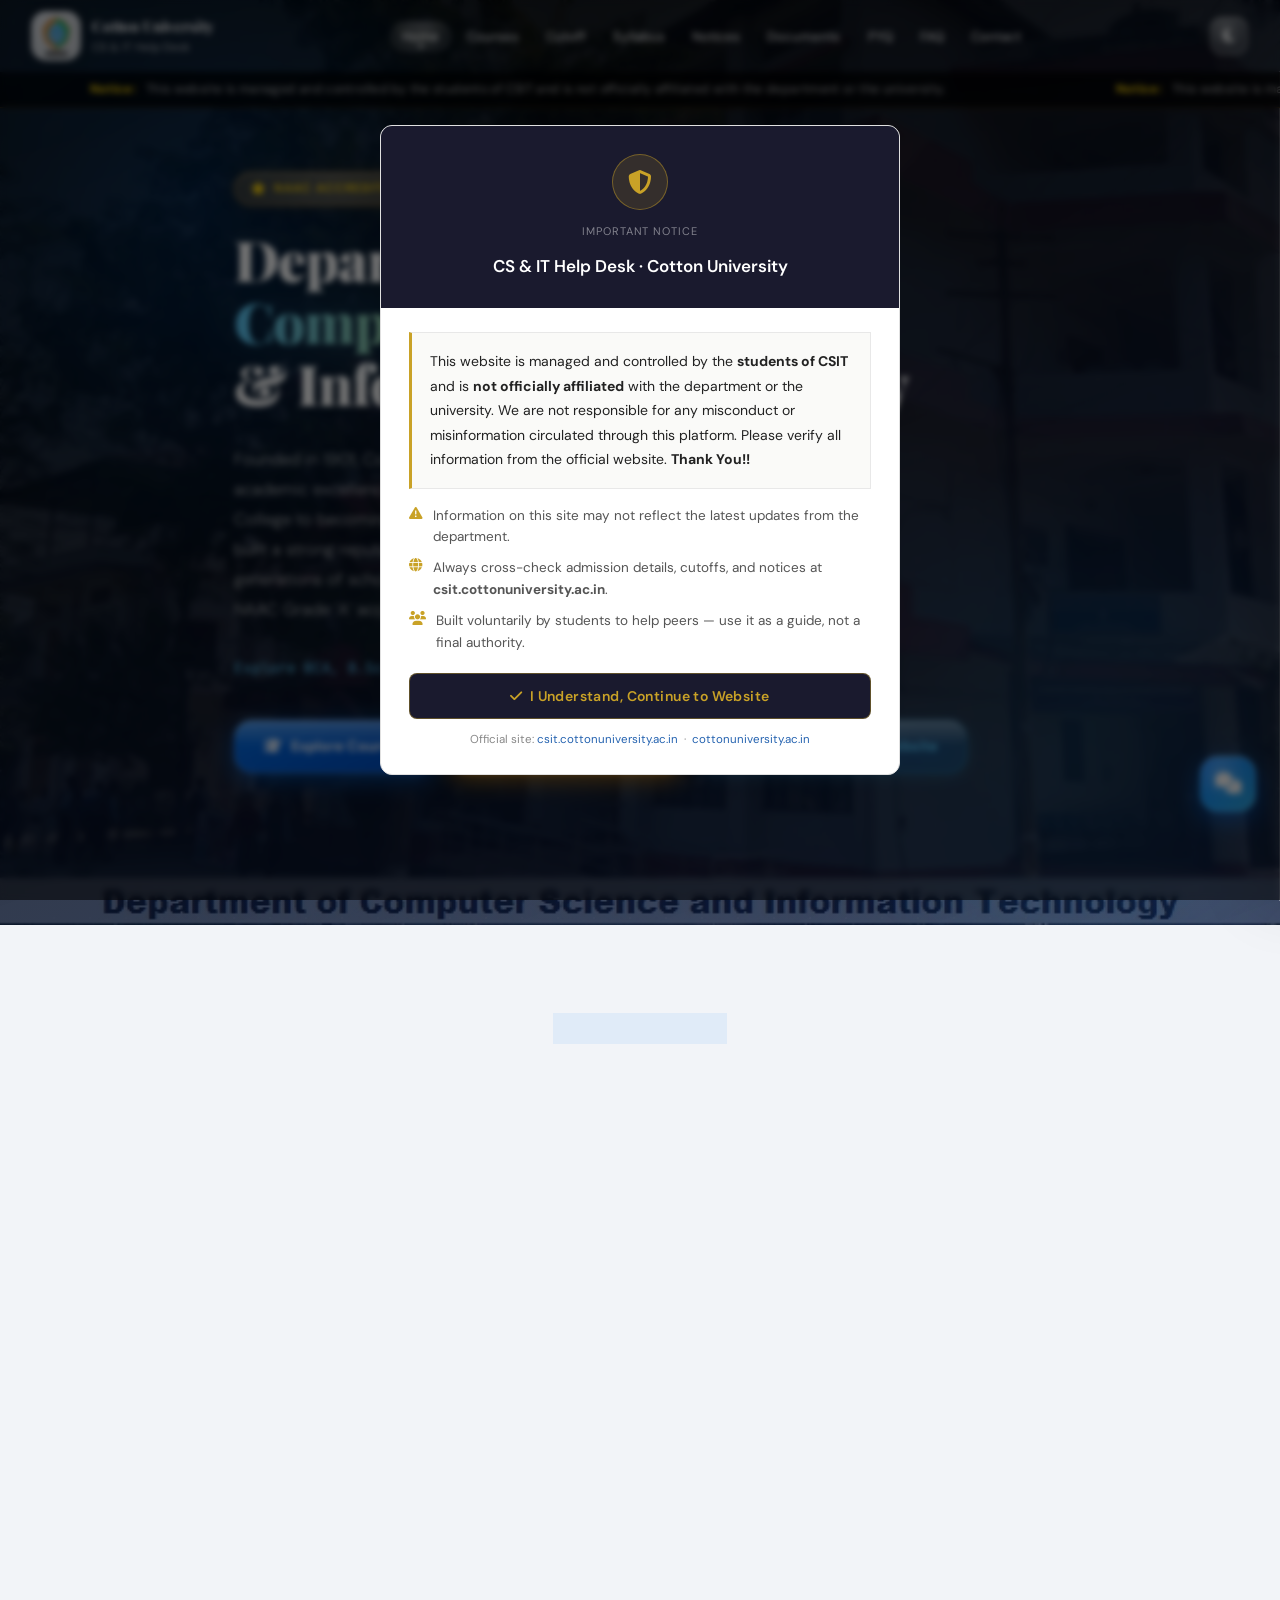
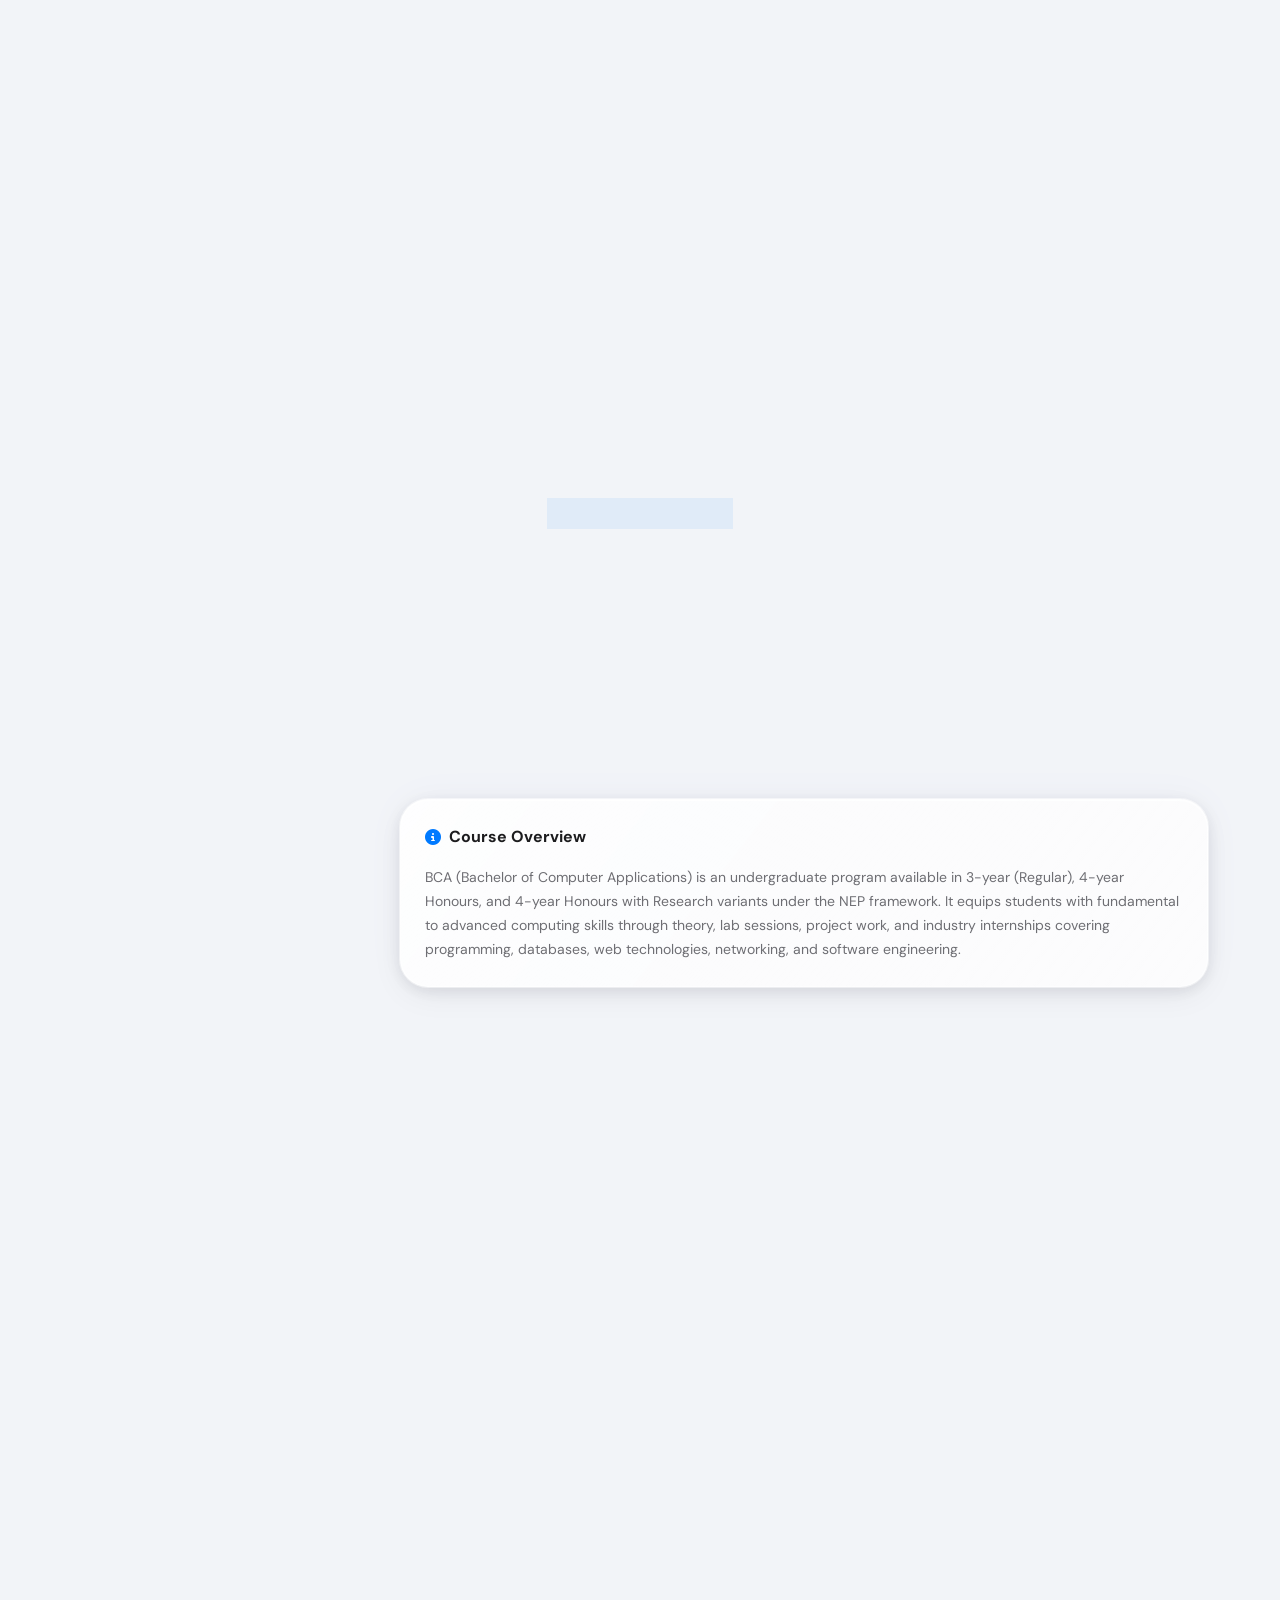
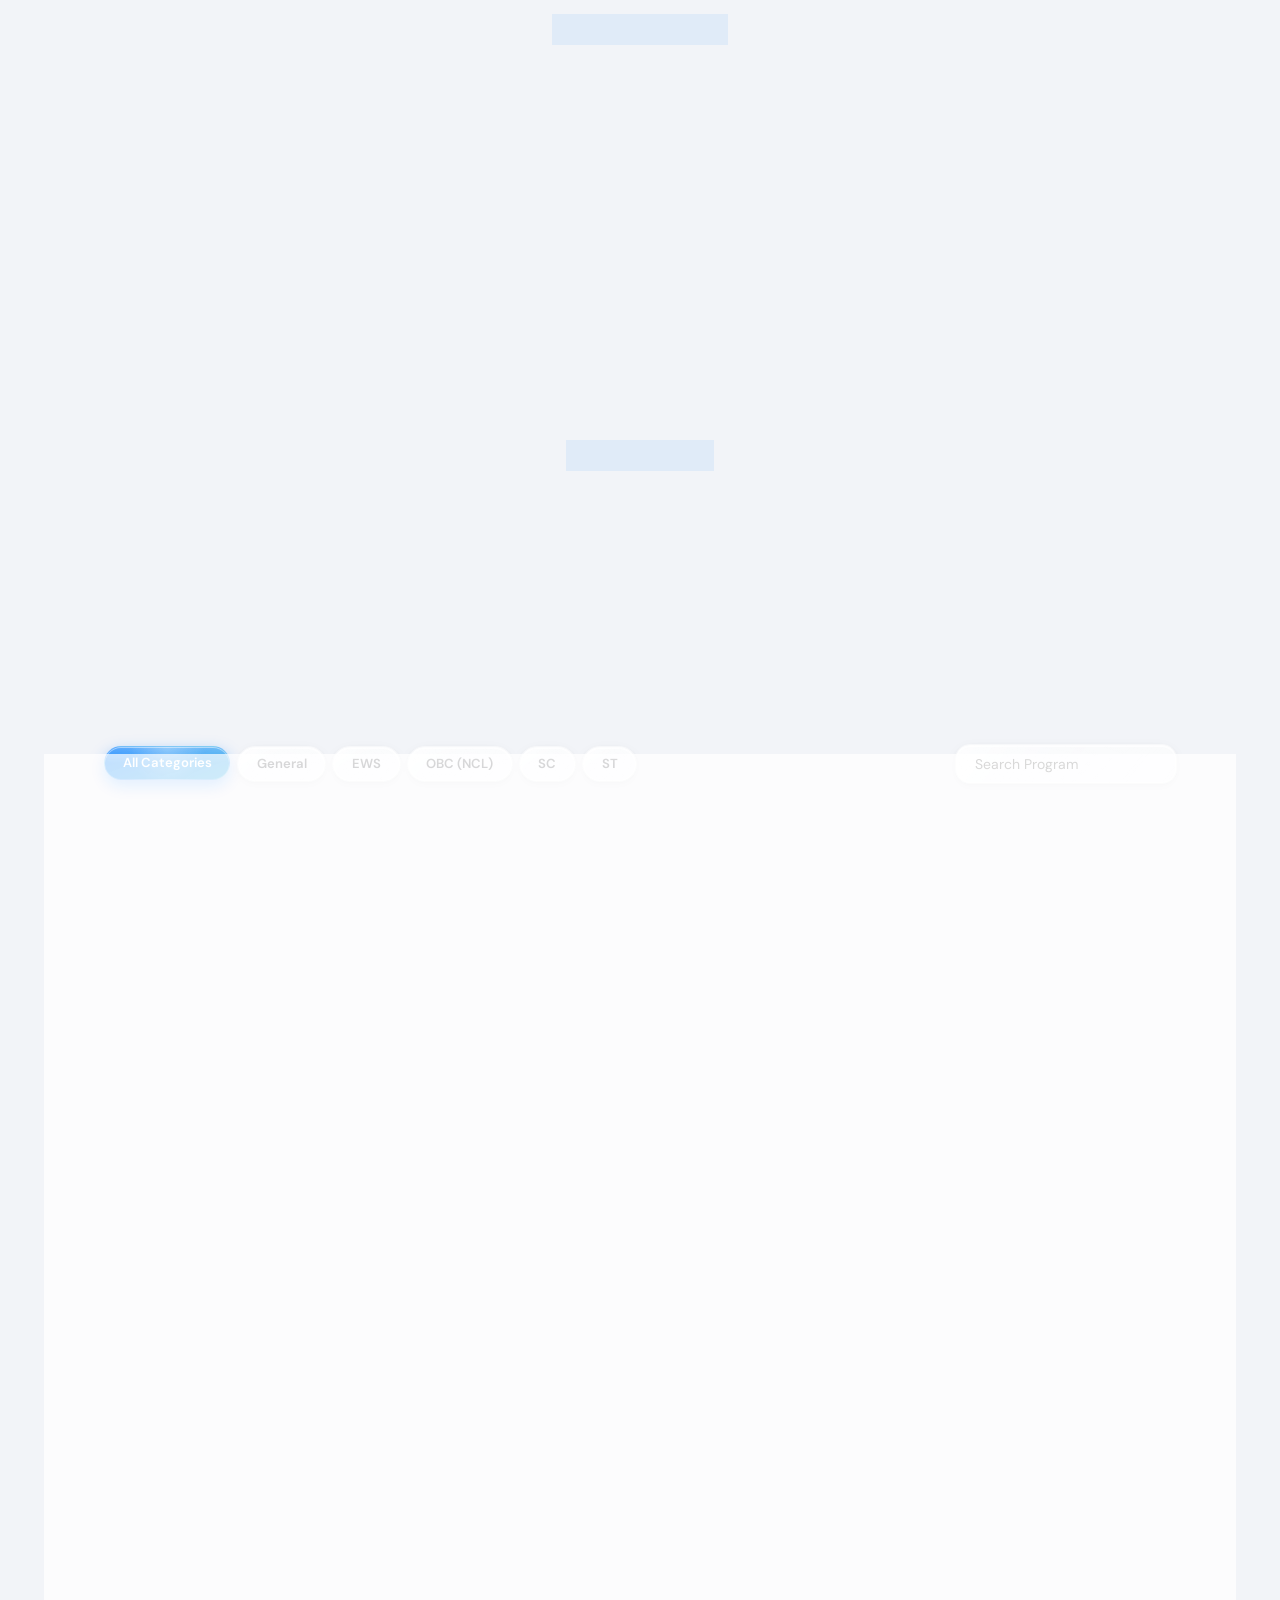
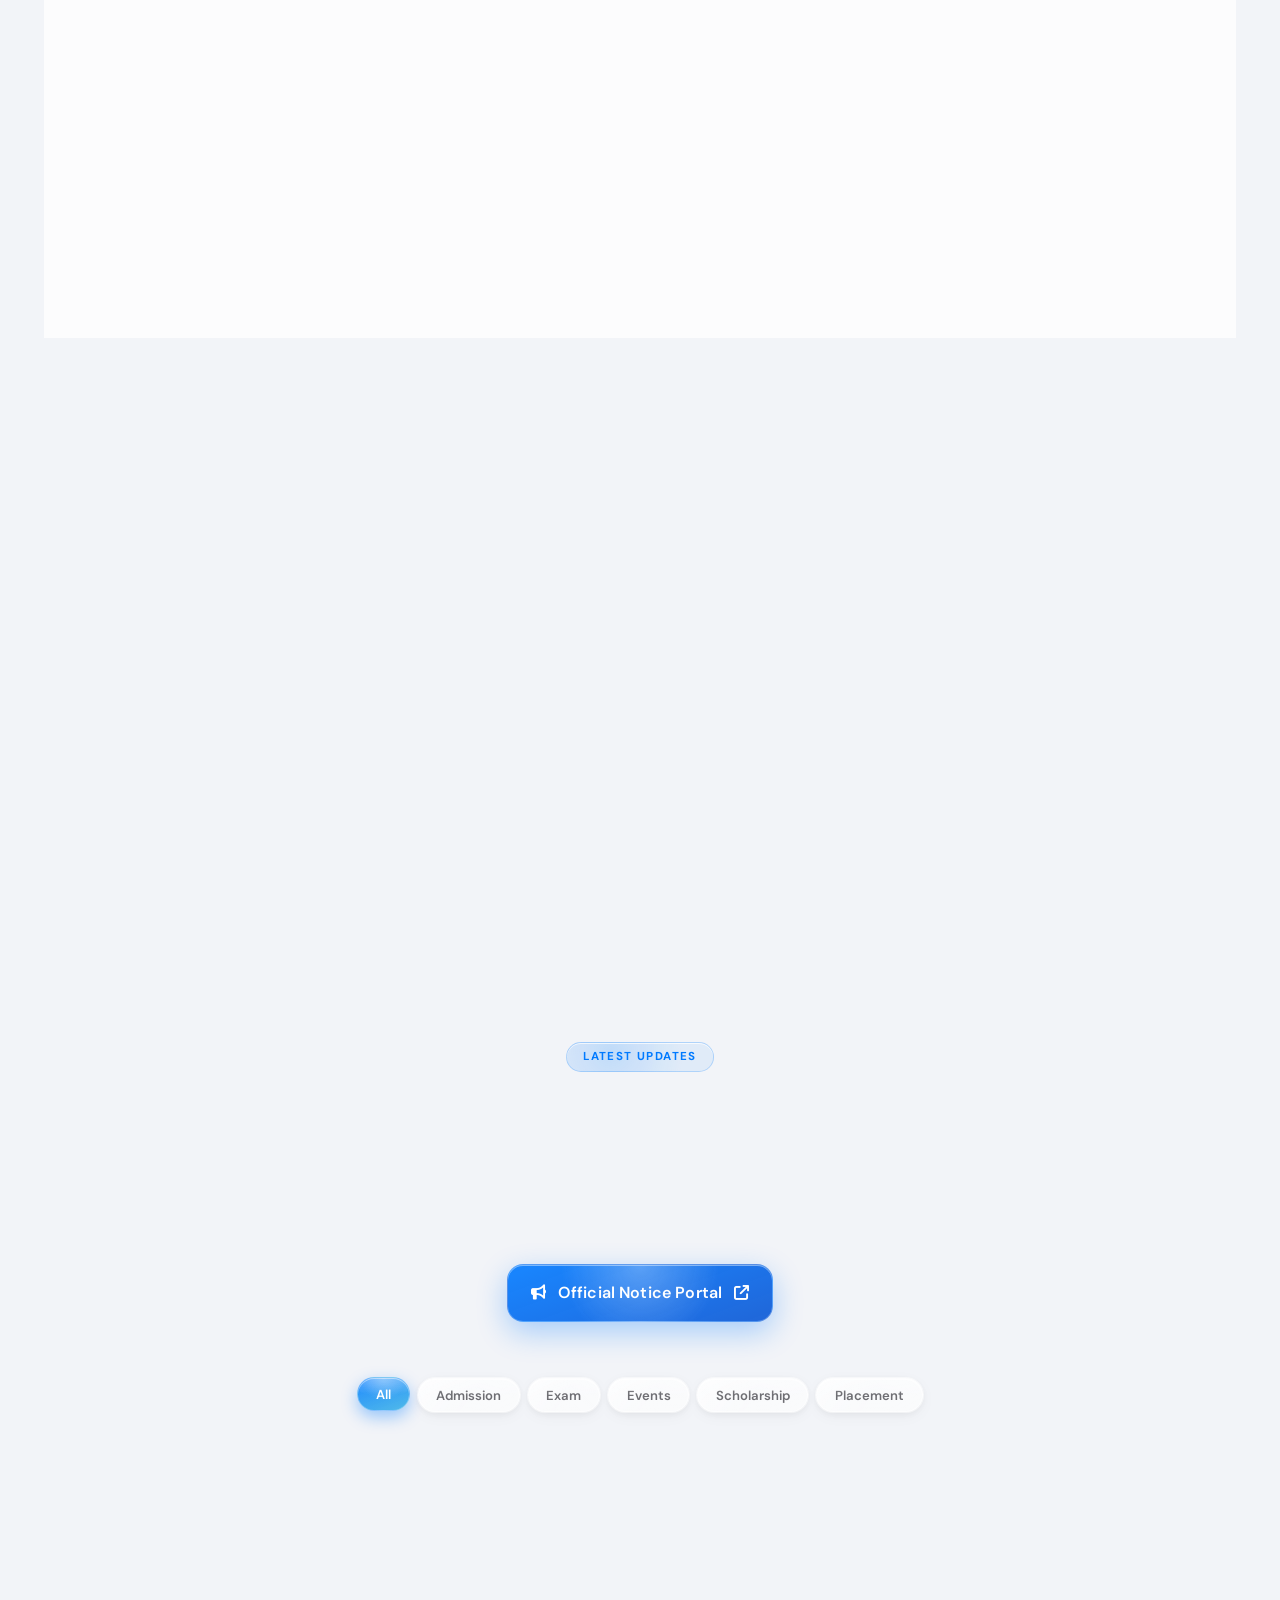
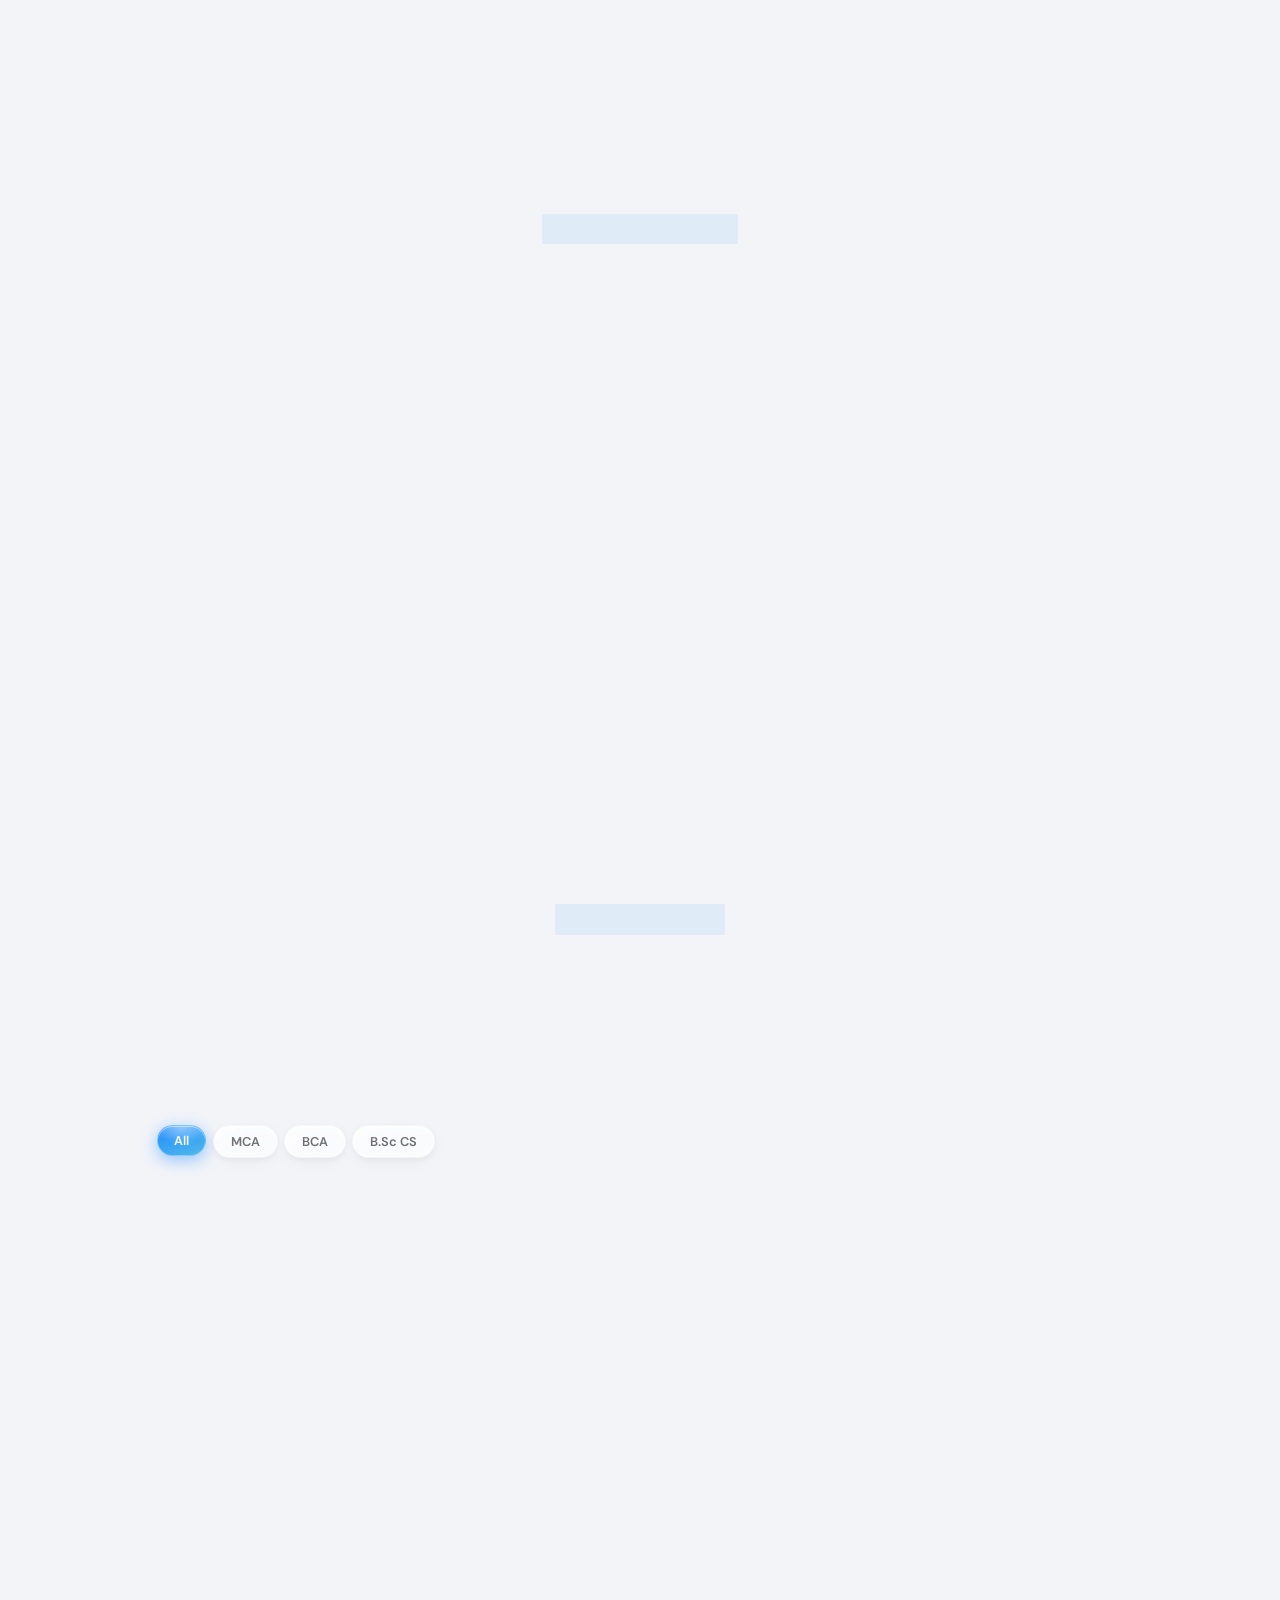
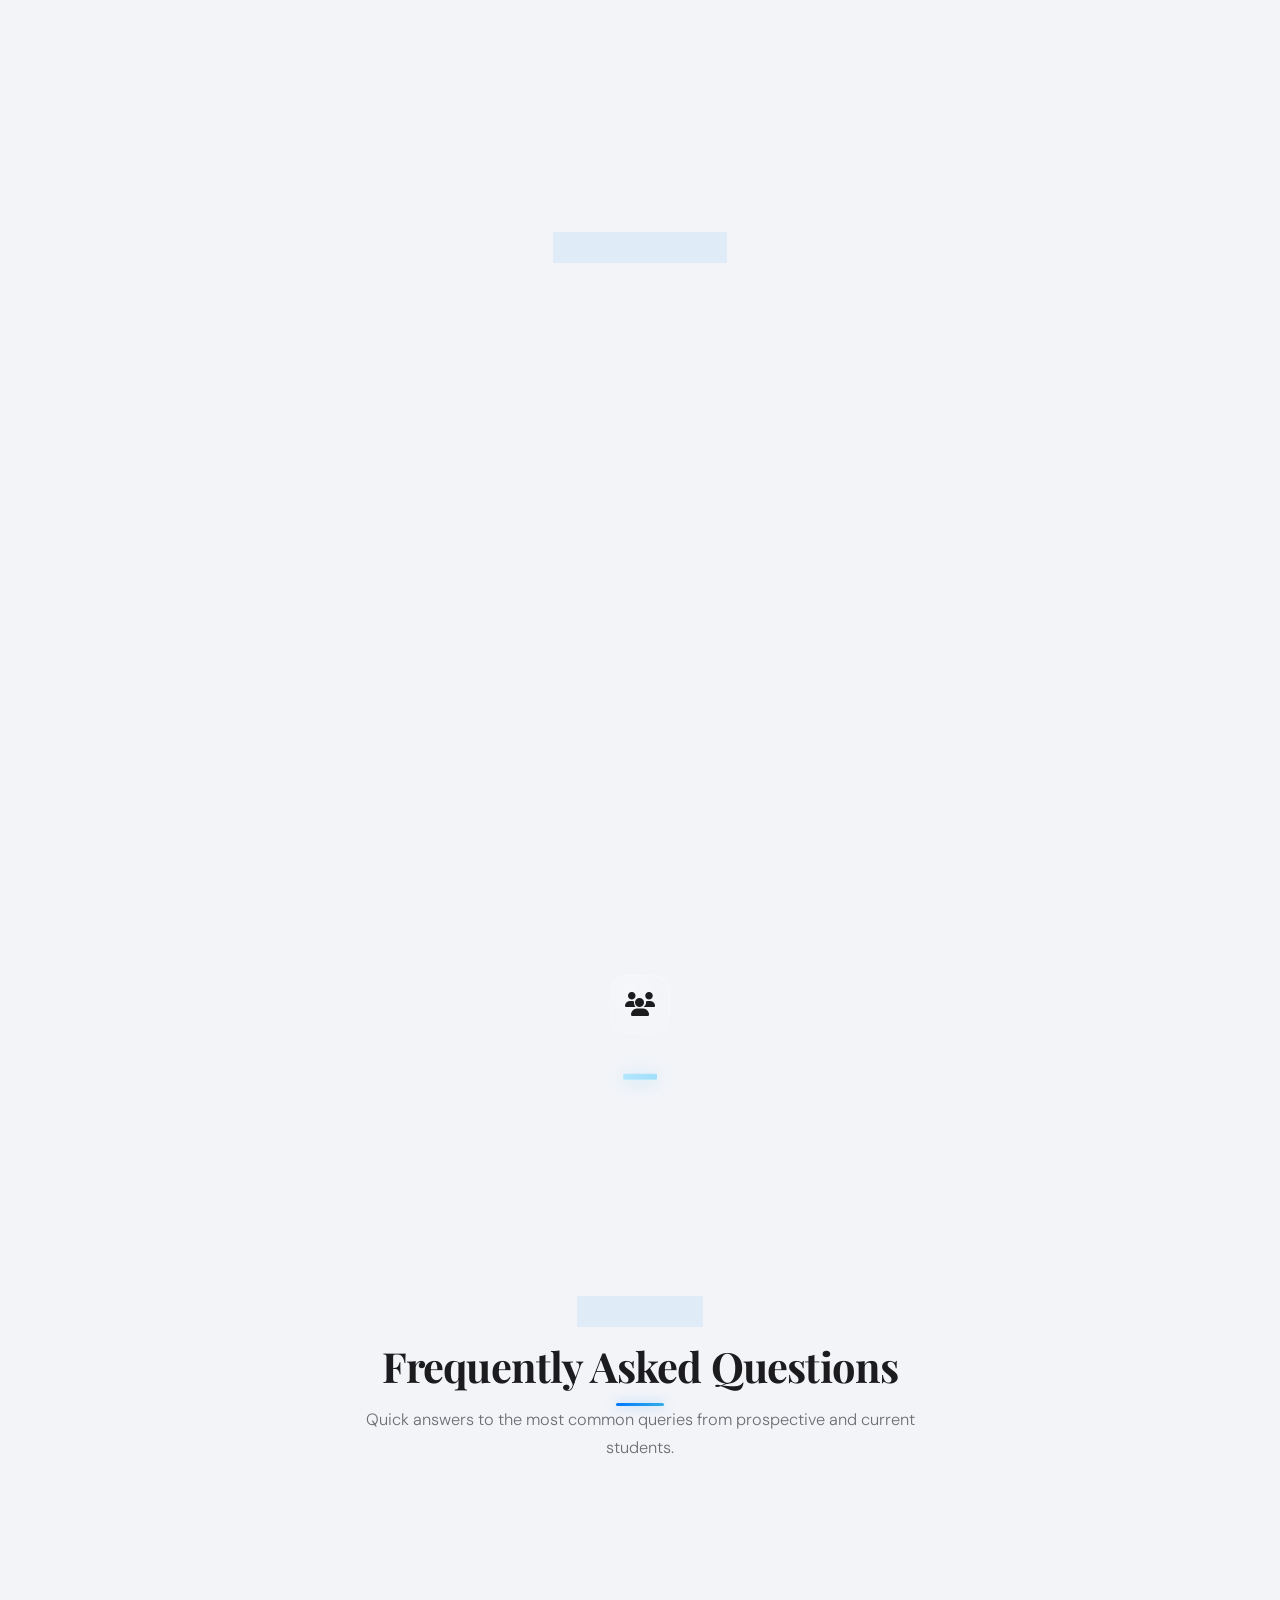
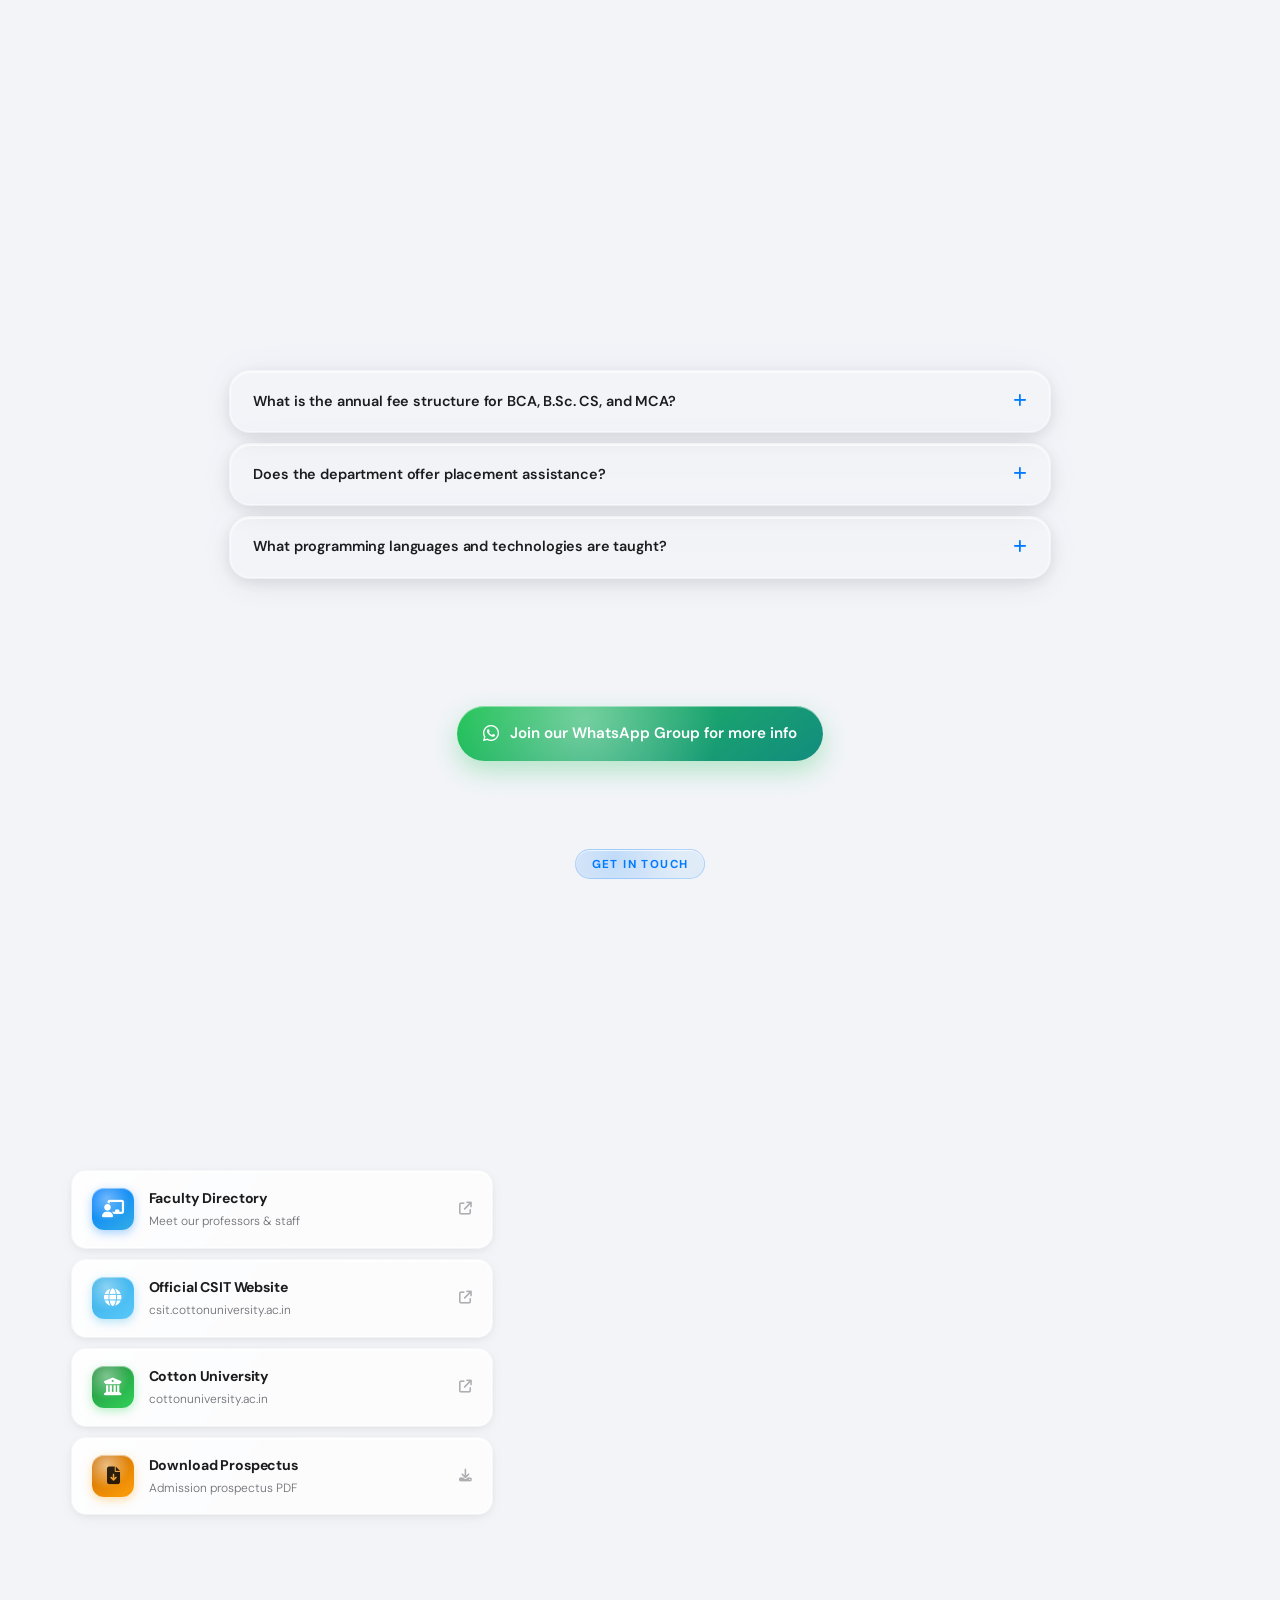
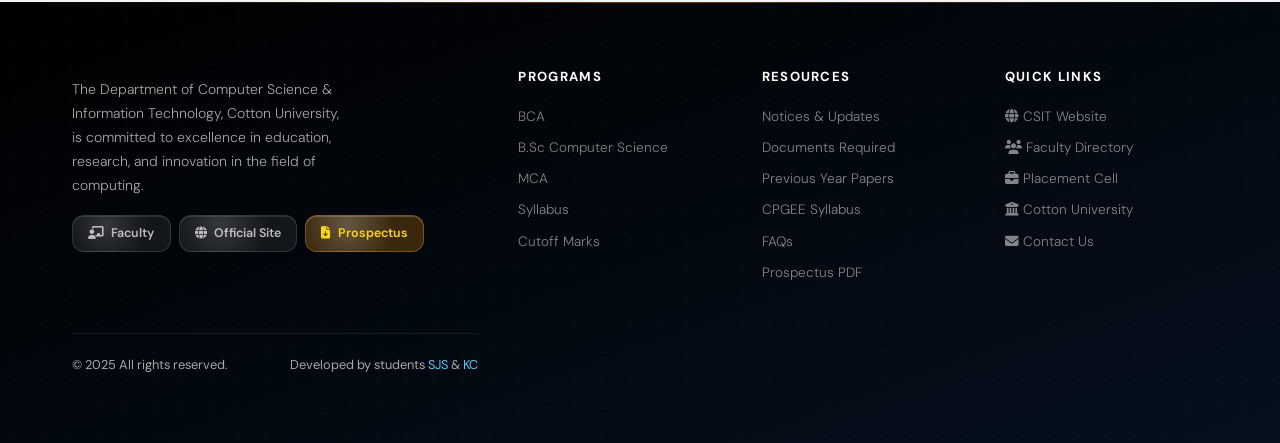
==== index.html @ 799d2da8 "Update index.html" ====
<!DOCTYPE html>
<html lang="en" data-theme="light">

<head>
  <meta charset="UTF-8" />
  <meta name="viewport" content="width=device-width, initial-scale=1.0" />
  <meta name="description" content="Official Help Desk of the Department of Computer Science & Information Technology, Cotton University, Guwahati, Assam." />
  <meta name="keywords" content="Cotton University, CS IT Help Desk, BCA, BSc Computer Science, MCA, CPGEE, Guwahati, Assam" />
  <meta name="author" content="Cotton University CSIT Department" />
  <title>CS &amp; IT Help Desk | Cotton University</title>

  <!-- Favicon -->
  <link rel="icon" type="image/png" href="logo.png">
  <!-- Google Fonts -->
  <link rel="preconnect" href="https://fonts.googleapis.com" />
  <link rel="preconnect" href="https://fonts.gstatic.com" crossorigin />
  <link href="https://fonts.googleapis.com/css2?family=Playfair+Display:wght@700;900&family=DM+Sans:wght@300;400;500;600;700&family=JetBrains+Mono:wght@400;600&display=swap" rel="stylesheet" />
  <!-- Font Awesome 6 -->
  <link rel="stylesheet" href="https://cdnjs.cloudflare.com/ajax/libs/font-awesome/6.5.0/css/all.min.css" />
  <!-- Custom CSS -->
  <link rel="stylesheet" href="style.css" />
</head>

<body>
    <!-- ═══════════════════════════════════════════════════════
     DISCLAIMER POPUP
════════════════════════════════════════════════════════ -->
<div id="disclaimer-overlay" style="position:fixed;inset:0;background:rgba(0,0,0,0.55);display:flex;align-items:center;justify-content:center;z-index:99999;padding:1rem;backdrop-filter:blur(3px);-webkit-backdrop-filter:blur(3px)">
  <div style="background:#fff;border-radius:12px;border:0.5px solid #e0e0e0;max-width:520px;width:100%;overflow:hidden;animation:dcPopIn .3s cubic-bezier(.34,1.56,.64,1)">

    <!-- Top Banner -->
    <div style="background:#1a1a2e;padding:1.75rem;display:flex;flex-direction:column;align-items:center;gap:.75rem">
      <div style="width:56px;height:56px;border-radius:50%;background:rgba(201,162,39,.15);border:1.5px solid rgba(201,162,39,.45);display:flex;align-items:center;justify-content:center">
        <i class="fa-solid fa-shield-halved" style="font-size:24px;color:#c9a227"></i>
      </div>
      <p style="font-size:11px;color:rgba(255,255,255,.45);margin:0;text-transform:uppercase;letter-spacing:.08em">Important Notice</p>
      <h2 style="color:#fff;font-size:17px;font-weight:600;margin:0;text-align:center">CS &amp; IT Help Desk · Cotton University</h2>
    </div>

    <!-- Body -->
    <div style="padding:1.5rem 1.75rem 1.25rem;display:flex;flex-direction:column;gap:1rem">
      <div style="background:#fafaf8;border:0.5px solid #e8e8e8;border-left:3px solid #c9a227;padding:1rem 1.1rem;font-size:14px;line-height:1.75;color:#222">
        This website is managed and controlled by the <strong>students of CSIT</strong> and is <strong>not officially affiliated</strong> with the department or the university. We are not responsible for any misconduct or misinformation circulated through this platform. Please verify all information from the official website. <strong>Thank You!!</strong>
      </div>

      <div style="display:flex;flex-direction:column;gap:.6rem">
        <div style="display:flex;align-items:flex-start;gap:10px;font-size:13.5px;color:#555;line-height:1.6">
          <i class="fa-solid fa-triangle-exclamation" style="color:#c9a227;margin-top:2px;flex-shrink:0"></i>
          <span>Information on this site may not reflect the latest updates from the department.</span>
        </div>
        <div style="display:flex;align-items:flex-start;gap:10px;font-size:13.5px;color:#555;line-height:1.6">
          <i class="fa-solid fa-globe" style="color:#c9a227;margin-top:2px;flex-shrink:0"></i>
          <span>Always cross-check admission details, cutoffs, and notices at <strong>csit.cottonuniversity.ac.in</strong>.</span>
        </div>
        <div style="display:flex;align-items:flex-start;gap:10px;font-size:13.5px;color:#555;line-height:1.6">
          <i class="fa-solid fa-users" style="color:#c9a227;margin-top:2px;flex-shrink:0"></i>
          <span>Built voluntarily by students to help peers — use it as a guide, not a final authority.</span>
        </div>
      </div>
    </div>

    <!-- Footer -->
    <div style="padding:0 1.75rem 1.5rem;display:flex;flex-direction:column;align-items:center;gap:.75rem">
      <button onclick="document.getElementById('disclaimer-overlay').style.display='none';sessionStorage.setItem('dc_seen','1')"
              style="width:100%;padding:.8rem 1.5rem;background:#1a1a2e;color:#c9a227;border:1.5px solid rgba(201,162,39,.4);border-radius:8px;font-size:14px;font-weight:600;cursor:pointer;letter-spacing:.03em">
        <i class="fa-solid fa-check"></i>&nbsp; I Understand, Continue to Website
      </button>
      <p style="font-size:11.5px;color:#888;text-align:center;margin:0">
        Official site: <a href="https://csit.cottonuniversity.ac.in" target="_blank" style="color:#2563b0">csit.cottonuniversity.ac.in</a>
        &nbsp;·&nbsp;
        <a href="https://cottonuniversity.ac.in" target="_blank" style="color:#2563b0">cottonuniversity.ac.in</a>
      </p>
    </div>
  </div>
</div>

<!-- ═══════════════════════════════════════════════════════
     LOADING SCREEN
════════════════════════════════════════════════════════ -->
<div id="loader">
  <div class="loader-crest"></div>
  <div class="loader-text">Cotton University · CS &amp; IT</div>
</div>

<!-- ═══════════════════════════════════════════════════════
     NAVIGATION BAR
════════════════════════════════════════════════════════ -->
<nav id="navbar">
  <div class="nav-brand">
    <div class="nav-logo">
      <img src="logo.png" alt="Cotton University Logo">
    </div>
    <div id="disclaimer-marquee">
      <div class="marquee-track">
        <span class="marquee-text">
          <i class="ti ti-info-circle"></i>
          <strong>Notice:</strong> This website is managed and controlled by the students of CSIT and is not officially affiliated with the department or the university.
        </span>
        <span class="marquee-text">
          <i class="ti ti-info-circle"></i>
          <strong>Notice:</strong> This website is managed and controlled by the students of CSIT and is not officially affiliated with the department or the university.
        </span>
      </div>
    </div>
    <div class="nav-brand-text">
      <strong>Cotton University</strong>
      <span>CS &amp; IT Help Desk</span>
    </div>
  </div>

  <ul class="nav-links">
    <li><a href="#home" class="active">Home</a></li>
    <li><a href="#courses">Courses</a></li>
    <li><a href="#cutoff">Cutoff</a></li>
    <li><a href="#syllabus">Syllabus</a></li>
    <li><a href="#notices">Notices</a></li>
    <li><a href="#documents">Documents</a></li>
    <li><a href="#pyq">PYQ</a></li>
    <li><a href="#faq">FAQ</a></li>
    <li><a href="#contact">Contact</a></li>
  </ul>

  <div class="nav-actions">
    
      
    <button class="btn-theme" id="theme-toggle" aria-label="Toggle theme">
      <i class="fa-solid fa-moon"></i>
    </button>
    <button class="btn-hamburger" id="hamburger" aria-label="Menu">
      <span></span><span></span><span></span>
    </button>
  </div>
</nav>

<!-- Mobile Nav Drawer -->
<div id="mobile-nav">
  <a href="#home"><i class="fa-solid fa-house"></i> Home</a>
  <a href="#courses"><i class="fa-solid fa-graduation-cap"></i> Courses</a>
  <a href="#cutoff"><i class="fa-solid fa-chart-bar"></i> Cutoff</a>
  <a href="#syllabus"><i class="fa-solid fa-book-open"></i> Syllabus</a>
  <a href="#notices"><i class="fa-solid fa-bell"></i> Notices</a>
  <a href="#documents"><i class="fa-solid fa-folder-open"></i> Documents</a>
  <a href="#pyq"><i class="fa-solid fa-file-lines"></i> PYQ</a>
  <a href="#faq"><i class="fa-solid fa-circle-question"></i> FAQ</a>
  <a href="#contact"><i class="fa-solid fa-envelope"></i> Contact</a>
  <a href="https://csit.cottonuniversity.ac.in/faculty" target="_blank" rel="noopener"><i class="fa-solid fa-chalkboard-teacher"></i> Faculty</a>
  <a href="https://csit.cottonuniversity.ac.in" target="_blank" rel="noopener"><i class="fa-solid fa-globe"></i> Official Website</a>
</div>

<!-- Search Overlay -->
<div id="search-overlay">
  <div class="search-box">
    <div class="search-input-wrap">
      <i class="fa-solid fa-magnifying-glass"></i>
      <input type="text" id="search-input" placeholder="Search courses, CPGEE, syllabus, faculty…" autofocus />
    </div>
    <p class="search-close" id="search-close">Press Esc or click here to close</p>
  </div>
</div>


<!-- ═══════════════════════════════════════════════════════
     HERO / HOME
════════════════════════════════════════════════════════ -->
<section id="home">
  <div class="hero-bg"></div>
  <div class="hero-pattern"></div>
  <div class="hero-dots"></div>

  <div class="hero-content">
    <div>
      <div class="hero-badge reveal">
        <i class="fa-solid fa-star"></i>
        NAAC Accredited · A Grade University
      </div>

      <h1 class="hero-title reveal">
        Department of<br />
        <span class="highlight">Computer Science</span><br />
        &amp; Information Technology
      </h1>

      <p class="hero-sub reveal">
        <!--Cotton University, Guwahati — one of North‑East India's premier institutions.
        Explore programs, resources, and expert academic guidance all in one place.-->



<p class="hero-sub reveal">
  <!-- Cotton University, formerly known as Cotton College, is one of the premier public state universities of Assam, located in Guwahati — the gateway to North-East India. Established in 1901, the institution was founded in response to the growing demand for higher education in the region and was named after Sir Henry John Stedman Cotton, who inaugurated the college on 27 May 1901.

  Over the decades, the institution has achieved several historic milestones. Initially affiliated with the University of Calcutta, Cotton College later became a constituent college of Gauhati University in 1948. In 1992, it was recognised as a Centre of Excellence, marking the beginning of postgraduate education at the institution.

  Cotton College State University was established in 2011 through an Act of the Government of Assam. Subsequently, under “The Cotton University Act, 2017,” Cotton University was formed through the unification of Cotton College and Cotton College State University.

  Today, Cotton University stands as a leading centre of higher learning and academic excellence in Assam. The university has been accredited with Grade ‘A’ by the National Assessment and Accreditation Council (NAAC) in its first cycle of assessment as a university. -->


Founded in 1901, Cotton University, Guwahati, stands as a symbol of academic excellence and pride in Assam. From its legacy as Cotton College to becoming a prestigious university in 2017, Cotton has built a strong reputation as a premier institution, shaping generations of scholar.
<br>NAAC Grade ‘A’ accreditation.




</p>



      </p>

      <div class="hero-typing reveal" id="typing-text"></div>

      <div class="hero-btns reveal">
        <a href="#courses" class="btn-primary">
          <i class="fa-solid fa-graduation-cap"></i> Explore Courses
        </a>
        <!-- ── PROSPECTUS BUTTON ── -->
        <a href="prospectus.pdf" download="CottonUniversity_CSIT_Prospectus.pdf" class="btn-prospectus" id="prospectus-btn">
          <i class="fa-solid fa-file-arrow-down"></i> Download Prospectus
      
        <!-- ── OFFICIAL ADMISSION NOTICE BOARD ── -->
        <a href="https://admissions.cottonuniversity.ac.in/" target="_blank" rel="noopener" class="btn-official">
          <i class="fa-solid fa-globe"></i> Admission Official Website
        </a>
      </div>
    </div>
  </div>

  <div class="scroll-indicator">
    <i class="fa-solid fa-chevron-down"></i>
    <span>SCROLL</span>
  </div>
</section>


<!-- ═══════════════════════════════════════════════════════
     QUICK ACCESS CARDS
════════════════════════════════════════════════════════ -->
<section id="quick-access">
  <div class="container">
    <div class="section-header">
      <span class="section-eyebrow">Programs Offered</span>
      <h2 class="section-title">Choose Your Path</h2>
      <div class="divider"></div>
    </div>

    <div class="quick-cards">
      <!-- BCA -->
      <div class="quick-card bca reveal">
        <div class="qc-icon"><i class="fa-solid fa-laptop-code"></i></div>
        <div class="qc-title">BCA</div>
        <div class="qc-sub">Bachelor of Computer Applications</div>
        <div class="qc-sub">(Self-Financed Course)</div>
        <div class="qc-badge" style="display:block;margin-bottom:.4rem"><i class="fa-solid fa-clock"></i> 3 Years · 6 Semesters (Regular)</div>
        <div class="qc-badge" style="display:block;margin-bottom:.4rem"><i class="fa-solid fa-clock"></i> 4 Years · 8 Semesters (Honours)</div>
        <div class="qc-badge" style="display:block;margin-bottom:1rem"><i class="fa-solid fa-clock"></i> 4 Years · 8 Semesters (Honours with Research)</div>
        <p style="font-size:.875rem;color:var(--text-muted);margin-bottom:1rem;line-height:1.6">
          A comprehensive undergraduate program covering programming, databases, networking, and software development.
        </p>
        <p style="font-size:.8rem;color:var(--gold);font-weight:600;margin-bottom:1rem">
          <i class="fa-solid fa-file-pen"></i> Admission on basis of 10+2 Marks
        </p>
        <a href="#courses" class="qc-link">Learn More <i class="fa-solid fa-arrow-right"></i></a>
      </div>

      <!-- B.Sc. CS -->
      <div class="quick-card bsc reveal" style="transition-delay:.1s">
        <div class="qc-icon"><i class="fa-solid fa-microchip"></i></div>
        <div class="qc-title">B.Sc. Computer Science</div>
        <div class="qc-sub">Bachelor of Science in CS</div>
        <div class="qc-badge" style="display:block;margin-bottom:.4rem"><i class="fa-solid fa-clock"></i> 3 Years · 6 Semesters (Regular)</div>
        <div class="qc-badge" style="display:block;margin-bottom:.4rem"><i class="fa-solid fa-clock"></i> 4 Years · 8 Semesters (Honours)</div>
        <div class="qc-badge" style="display:block;margin-bottom:1rem"><i class="fa-solid fa-clock"></i> 4 Years · 8 Semesters (Honours with Research)</div>
        <p style="font-size:.875rem;color:var(--text-muted);margin-bottom:1rem;line-height:1.6">
          Strong theoretical foundation in algorithms, mathematics, AI, and systems programming for science‑oriented learners.
        </p>
        <p style="font-size:.8rem;color:var(--gold);font-weight:600;margin-bottom:1rem">
          <i class="fa-solid fa-file-pen"></i> Admission on basis of 10+2 Marks
        </p>
        <a href="#courses" class="qc-link">Learn More <i class="fa-solid fa-arrow-right"></i></a>
      </div>

      <!-- MCA -->
      <div class="quick-card mca reveal" style="transition-delay:.2s">
        <div class="qc-icon"><i class="fa-solid fa-server"></i></div>
        <div class="qc-title">MCA</div>
        <div class="qc-sub">Master of Computer Applications</div>
        <div class="qc-badge" style="display:block;margin-bottom:1rem"><i class="fa-solid fa-clock"></i> 2 Years · 4 Semesters</div>
        <p style="font-size:.875rem;color:var(--text-muted);margin-bottom:.6rem;line-height:1.6">
          Advanced postgraduate program in software engineering, cloud computing, data science, and enterprise systems.
        </p>
        <p style="font-size:.8rem;color:var(--gold);font-weight:600;margin-bottom:1rem">
          <i class="fa-solid fa-file-pen"></i> Admission via CPGEE (Reservation available for Cotton Graduates)
        </p>
        <a href="#courses" class="qc-link">Learn More <i class="fa-solid fa-arrow-right"></i></a>
      </div>
    </div>

    <!-- ── QUICK LINKS BAR ── -->
  
    <div class="quick-links-bar reveal">
      <a href="https://csit.cottonuniversity.ac.in/department_faculties" target="_blank" rel="noopener" class="qlb-btn faculty-btn">
        <i class="fa-solid fa-chalkboard-teacher"></i>
        <span>Faculty Directory</span>
      </a>
      <a href="https://csit.cottonuniversity.ac.in/" target="_blank" rel="noopener" class="qlb-btn official-btn">
        <i class="fa-solid fa-globe"></i>
        <span>Official CSIT Department Website</span>
      </a>
      <a href="prospectus.pdf" download="CottonUniversity_CSIT_Prospectus.pdf" class="qlb-btn prospectus-qlb-btn">
        <i class="fa-solid fa-file-arrow-down"></i>
        <span>Download Prospectus</span>
      </a>
      <a href="https://cottonuniversity.ac.in/" target="_blank" rel="noopener" class="qlb-btn university-btn">
        <i class="fa-solid fa-university"></i>
        <span>Cotton University Official Website</span>
      </a>
      <a href="https://cottonuniversity.ac.in/office/index?section=d3F6a28wSTZOcWE4NDBKYWRINVpldz09"
   target="_blank"
   rel="noopener"
   class="qlb-btn placement-cell-btn">

  <i class="fa-solid fa-briefcase"></i>

  <span>Placement Cell Official Website</span>
</a>
    </div>
  </div>
</section>


<!-- ═══════════════════════════════════════════════════════
     COURSES SECTION
════════════════════════════════════════════════════════ -->
<section id="courses">
  <div class="container">

    <div class="section-header">
      <span class="section-eyebrow">Academic Programs</span>
      <h2 class="section-title">Course Details</h2>
      <div class="divider"></div>
      <p class="section-desc">
        Complete information about eligibility, intake, semester subjects,
        and career opportunities.
      </p>
    </div>

    <div class="course-tabs">
      <button class="tab-btn active" data-tab="bca">BCA</button>
      <button class="tab-btn" data-tab="bsc">B.Sc. Computer Science</button>
      <button class="tab-btn" data-tab="mca">MCA</button>
    </div>


    <!-- ── BCA Panel ── -->
    <div class="course-panel active" id="panel-bca">
      <div class="course-grid reveal">

        <div class="course-info-card">
          <div class="cic-header">
            <h3>BCA</h3>
            <p>Bachelor of Computer Applications</p>
            <p>(Self-Financed Course)</p>
          </div>

          <div class="cic-body">
            <div class="info-row">
              <span class="label">Duration</span>
              <span class="value">3 Yrs / 4 Yrs (Honours)</span>
            </div>
            <div class="info-row">
              <span class="label">Semesters</span>
              <span class="value">6 (Regular) · 8 (Honours)</span>
            </div>
            <div class="info-row">
              <span class="label">Eligibility</span>
              <span class="value">
                10+2 standard pass with minimum 60% aggregate marks or
                equivalent grade points with pass marks in
                Mathematics/Applied Mathematics
                (relaxation of 5% for OBC/MOBC (NCL),
                SC, ST(P) and ST(H) candidates)
              </span>
            </div>
            <div class="info-row">
              <span class="label">Intake</span>
              <span class="value">30 Seats</span>
            </div>
            <div class="info-row">
              <span class="label">Admission</span>
              <span class="value">10+2 Marks</span>
            </div>
            <div class="info-row">
              <span class="label">Medium</span>
              <span class="value">English</span>
            </div>
          </div>
        </div><!-- /.course-info-card -->

        <div class="course-details">
          <div class="detail-card">
            <h4>
              <i class="fa-solid fa-info-circle"></i>
              Course Overview
            </h4>
            <p class="detail-body">
              BCA (Bachelor of Computer Applications) is an undergraduate
              program available in 3-year (Regular), 4-year Honours,
              and 4-year Honours with Research variants under the NEP
              framework. It equips students with fundamental to advanced
              computing skills through theory, lab sessions, project work,
              and industry internships covering programming, databases,
              web technologies, networking, and software engineering.
            </p>
          </div>
        </div><!-- /.course-details -->

      </div><!-- /.course-grid -->
    </div><!-- /#panel-bca -->


    <!-- ── B.Sc. CS Panel ── -->
    <div class="course-panel" id="panel-bsc">
      <div class="course-grid reveal">

        <div class="course-info-card">
          <div class="cic-header cic-header--green">
            <h3>B.Sc. Computer Science</h3>
            <p>Bachelor of Science in Computer Science</p>
          </div>

          <div class="cic-body">
            <div class="info-row">
              <span class="label">Duration</span>
              <span class="value">3 Yrs / 4 Yrs (Honours)</span>
            </div>
            <div class="info-row">
              <span class="label">Semesters</span>
              <span class="value">6 (Regular) · 8 (Honours)</span>
            </div>
            <div class="info-row">
              <span class="label">Eligibility</span>
              <span class="value">
                10+2 standard pass with minimum 60% aggregate marks
                or equivalent grade points with pass marks in
                Mathematics/Applied Mathematics
                (relaxation of 5% for OBC/MOBC (NCL),
                SC, ST(P) and ST(H) candidates)
              </span>
            </div>
            <div class="info-row">
              <span class="label">Intake</span>
              <span class="value">20 Seats</span>
            </div>
            <div class="info-row">
              <span class="label">Admission</span>
              <span class="value">10+2 Marks</span>
            </div>
            <div class="info-row">
              <span class="label">Medium</span>
              <span class="value">English</span>
            </div>
          </div>
        </div><!-- /.course-info-card -->

        <div class="course-details">
          <div class="detail-card">
            <h4>
              <i class="fa-solid fa-info-circle"></i>
              Course Overview
            </h4>
            <p class="detail-body">
              B.Sc. Computer Science offers a rigorous science-based
              curriculum with strong emphasis on mathematical foundations,
              algorithm analysis, AI, machine learning, and computational
              theory. Available in Regular (3-year/6-semester),
              Honours (4-year/8-semester), and Honours with Research variants
              under NEP. Students gain deep conceptual understanding
              alongside practical programming skills suitable for
              research or industry.
            </p>
          </div>
        </div><!-- /.course-details -->

      </div><!-- /.course-grid -->
    </div><!-- /#panel-bsc -->


    <!-- ── MCA Panel ── -->
    <div class="course-panel" id="panel-mca">
      <div class="course-grid reveal">

        <div class="course-info-card">
          <div class="cic-header cic-header--gold">
            <h3>MCA</h3>
            <p>Master of Computer Applications</p>
          </div>

          <div class="cic-body">
            <div class="info-row">
              <span class="label">Duration</span>
              <span class="value">2 Years (4 Semesters)</span>
            </div>
            <div class="info-row">
              <span class="label">Eligibility</span>
              <span class="value">
                BCA / B.Sc. CS / B.Sc. IT or any Graduate with Math
                (relaxation of 5% for OBC/MOBC (NCL),
                SC, ST(P) and ST(H) candidates)
              </span>
            </div>
            <div class="info-row">
              <span class="label">Intake</span>
              <span class="value">40 Seats</span>
            </div>
            <div class="info-row">
              <span class="label">Primary Entrance</span>
              <span class="value">CPGEE (Cotton University)</span>
            </div>
            <div class="info-row">
              <span class="label">Medium</span>
              <span class="value">English</span>
            </div>
          </div>
        </div><!-- /.course-info-card -->

        <div class="course-details">

          <div class="detail-card">
            <h4>
              <i class="fa-solid fa-info-circle"></i>
              Course Overview
            </h4>
            <p class="detail-body">
              MCA is a 2-year postgraduate program that prepares students
              for senior technical and managerial roles in the IT industry.
              It covers advanced software engineering, distributed systems,
              cloud infrastructure, data science, and enterprise application
              development with strong emphasis on research and industry projects.
            </p>
          </div>

          <div class="detail-card detail-card--gold">
            <h4>
              <i class="fa-solid fa-file-pen" style="color:var(--gold)"></i>
              CPGEE — Primary Admission Entrance
            </h4>
            <p class="detail-body" style="margin-bottom:1rem">
              <strong class="text-default">
                CPGEE (Cotton University Post Graduate Entrance Examination)
              </strong>
              is the primary entrance test for MCA admission,
              conducted by Cotton University typically in May–June each year.
            </p>

            <div class="cpgee-grid">
              <div class="cpgee-cell">
                <div class="cpgee-label">Exam Mode</div>
                <div class="cpgee-value">Offline (OMR Based)</div>
              </div>
              <div class="cpgee-cell">
                <div class="cpgee-label">Duration</div>
                <div class="cpgee-value">90 minutes</div>
              </div>
              <div class="cpgee-cell">
                <div class="cpgee-label">Total Marks</div>
                <div class="cpgee-value">200 Marks (MCQ)</div>
              </div>
              <div class="cpgee-cell">
                <div class="cpgee-label">Wrong Answer</div>
                <div class="cpgee-value">−1 per wrong</div>
              </div>
              <div class="cpgee-cell">
                <div class="cpgee-label">Correct Answer</div>
                <div class="cpgee-value">+4 per right</div>
              </div>
            </div>

          </div>

        </div><!-- /.course-details -->

      </div><!-- /.course-grid -->
    </div><!-- /#panel-mca -->

  </div><!-- /.container -->
</section>
<!-- ═══════════════════════════════════════════════════════
     MODE OF ADMISSION
════════════════════════════════════════════════════════ -->
<section id="cutoff">
  <div class="container">

    <div class="section-header">
      <span class="section-eyebrow">Mode of Admission</span>
      <h6 class="section-title">The admission into Four-Year Undergraduate Programmes (FYUGP) will be conducted only in ONLINE mode through SAMARTH portal on the specified date and time.</h6>


       <!-- Official samarth Button -->
      <div class="official-notice-btn-wrapper">
        <a href="https://assamadmission.samarth.ac.in/"
           target="_blank"
           rel="noopener"
           class="official-notice-btn">
          
          <i class="fa-solid fa-bullhorn"></i>
          <span>Official Portal</span>

          <i class="fa-solid fa-arrow-up-right-from-square"></i>
        </a>
      </div>
 </div>

  

<!-- ═══════════════════════════════════════════════════════
     CUTOFF SECTION
════════════════════════════════════════════════════════ -->
<section id="cutoff">
  <div class="container">

    <div class="section-header">
      <span class="section-eyebrow">Admission Data</span>
      <h2 class="section-title">Previous Year Cutoff Marks</h2>
      <div class="divider"></div>
      <p class="section-desc">
        Category-wise cutoff based on 10+2 marks (Best of three) / CPGEE scores and merit.
        Data shown for 2025 academic year.
      </p>
      <p class="section-desc">
        The admission will be based on the merit list prepared with marks obtained in the best three
subjects (for BA and BCA) and the best three Science subjects (for BSc) in HS/10+2 examination
      </p>
    </div>

    <!-- FILTERS -->
    <div class="cutoff-controls reveal">

      <div class="filter-group">
        <button class="filter-btn active" data-cat="all">All Categories</button>
        <button class="filter-btn" data-cat="gen">General</button>
        <button class="filter-btn" data-cat="ews">EWS</button>
        <button class="filter-btn" data-cat="obc">OBC (NCL)</button>
        <button class="filter-btn" data-cat="sc">SC</button>
        <button class="filter-btn" data-cat="st">ST</button>
      </div>

      <input
        type="text"
        class="search-input"
        id="cutoff-search"
        placeholder="Search Program"
      />

    </div>

    <!-- TABLE -->
    <div class="table-wrap reveal">

      <table class="cutoff-table">

        <thead>
          <tr>
            <th>Program</th>
            <th>Category</th>
            <th>Year</th>
            <th>Cutoff</th>
            <th>Exam</th>
            <th>Remarks</th>
          </tr>
        </thead>

        <tbody id="cutoff-body">

          <!-- ================= BCA ================= -->

          <tr data-cat="gen">
            <td><strong>BCA</strong></td>
            <td><span class="cat-badge gen">Unreserved</span></td>
            <td>2025</td>
            <td>87.67%</td>
            <td>12th</td>
            <td>High Competition</td>
          </tr>

          <tr data-cat="ews">
            <td><strong>BCA</strong></td>
            <td><span class="cat-badge ews">EWS</span></td>
            <td>2025</td>
            <td>84.67%</td>
            <td>12th</td>
            <td>Reserved</td>
          </tr>

          <tr data-cat="obc">
            <td><strong>BCA</strong></td>
            <td><span class="cat-badge obc">OBC (NCL)</span></td>
            <td>2025</td>
            <td>84.33%</td>
            <td>12th</td>
            <td>Moderate</td>
          </tr>

          <tr data-cat="sc">
            <td><strong>BCA</strong></td>
            <td><span class="cat-badge sc">SC</span></td>
            <td>2025</td>
            <td>85.33%</td>
            <td>12th</td>
            <td>Reserved</td>
          </tr>

          <tr data-cat="st">
            <td><strong>BCA</strong></td>
            <td><span class="cat-badge st">ST(PLAINS)</span></td>
            <td>2025</td>
            <td>76.67%</td>
            <td>12th</td>
            <td>Reserved</td>
          </tr>

          <tr data-cat="st">
            <td><strong>BCA</strong></td>
            <td><span class="cat-badge st">ST(HILLS)</span></td>
            <td>2025</td>
            <td>66.00%</td>
            <td>12th</td>
            <td>Reserved</td>
          </tr>

          <!-- ================= BSC CS ================= -->

          <tr data-cat="gen">
            <td><strong>B.Sc. CS</strong></td>
            <td><span class="cat-badge gen">Unreserved</span></td>
            <td>2025</td>
            <td>84.33%</td>
            <td>12th</td>
            <td>High Competition</td>
          </tr>

          <tr data-cat="ews">
            <td><strong>B.Sc. CS</strong></td>
            <td><span class="cat-badge ews">EWS</span></td>
            <td>2025</td>
            <td>83.67%</td>
            <td>12th</td>
            <td>Reserved</td>
          </tr>

          <tr data-cat="obc">
            <td><strong>B.Sc. CS</strong></td>
            <td><span class="cat-badge obc">OBC (NCL)</span></td>
            <td>2025</td>
            <td>83.33%</td>
            <td>12th</td>
            <td>Moderate</td>
          </tr>

          <tr data-cat="sc">
            <td><strong>B.Sc. CS</strong></td>
            <td><span class="cat-badge sc">SC</span></td>
            <td>2025</td>
            <td>80.67%</td>
            <td>12th</td>
            <td>Reserved</td>
          </tr>

          <tr data-cat="st">
            <td><strong>B.Sc. CS</strong></td>
            <td><span class="cat-badge st">ST(PLAINS)</span></td>
            <td>2025</td>
            <td>86.67%</td>
            <td>12th</td>
            <td>Reserved</td>
          </tr>

          <tr data-cat="st">
            <td><strong>B.Sc. CS</strong></td>
            <td><span class="cat-badge st">ST(HILLS)</span></td>
            <td>2025</td>
            <td>79.67%</td>
            <td>12th</td>
            <td>Reserved</td>
          </tr>

          <!-- ================= MCA ================= -->

          <tr data-cat="gen">
            <td><strong>MCA</strong></td>
            <td><span class="cat-badge gen">Unreserved</span></td>
            <td>2025</td>
            <td>66 / 200</td>
            <td>CPGEE</td>
            <td>Very Competitive</td>
          </tr>

          <tr data-cat="ews">
            <td><strong>MCA</strong></td>
            <td><span class="cat-badge ews">EWS</span></td>
            <td>2025</td>
            <td>59 / 200</td>
            <td>CPGEE</td>
            <td>Reserved</td>
          </tr>

          <tr data-cat="obc">
            <td><strong>MCA</strong></td>
            <td><span class="cat-badge obc">OBC (NCL)</span></td>
            <td>2025</td>
            <td>46 / 200</td>
            <td>CPGEE</td>
            <td>Competitive</td>
          </tr>

          <tr data-cat="sc">
            <td><strong>MCA</strong></td>
            <td><span class="cat-badge sc">SC</span></td>
            <td>2025</td>
            <td>74 / 200</td>
            <td>CPGEE</td>
            <td>Reserved</td>
          </tr>

          <tr data-cat="st">
            <td><strong>MCA</strong></td>
            <td><span class="cat-badge st">ST(PLAINS)</span></td>
            <td>2025</td>
            <td>51 / 200</td>
            <td>CPGEE</td>
            <td>Reserved</td>
          </tr>

          <tr data-cat="st">
            <td><strong>MCA</strong></td>
            <td><span class="cat-badge st">ST(HILLS)</span></td>
            <td>2025</td>
            <td>73 / 200</td>
            <td>CPGEE</td>
            <td>Reserved</td>
          </tr>

        </tbody>

      </table>

    </div>


    <p style="text-align:center;margin-top:1rem;font-size:.82rem;color:var(--text-muted)">
      <i class="fa-solid fa-circle-info"></i>
    UG Merit List is based on the marks obtained in the best three subjects in 10+2
    </p>

    <p style="text-align:center;margin-top:1rem;font-size:.82rem;color:var(--text-muted)">
      <i class="fa-solid fa-circle-info"></i>
      Cutoff data is indicative. MCA cutoffs are primarily based on
      CPGEE scores (out of 200). Official data is published on the
      Cotton University admission portal.
    </p>
    <p style="text-align:center;margin-top:1rem;font-size:.82rem;color:var(--text-muted)">
      <i class="fa-solid fa-circle-info"></i>
      a) Only Caste/Tribe certificates issued by the Competent Authorities of the Government of Assam will be accepted.
      <br>
      b) Caste/ Tribe Certificates issued by other states will not be considered valid for admission under Reserved Category.
      <br>
      c) Candidates who want to seek admission against OBC/MOBC reserve seats must produce the latest Non-Creamy Layer (NCL) certificate issued by competent authorities (within one year) under the Government of Assam, failing of which her/his application will get cancelled.
      <br>
      d) A few seats from the OBC/ MOBC (NCL) categories are reserved for the OBC/MOBC (NCL) Sub-communities as per Govt. norms.
      <br>
      e) For candidates belonging to the Economically Weaker Sections (EWS), valid Income and Asset Certificate issued only by the Local Circle Officer or Circle Officer (A), stipulated by the Govt of Assam, shall be deemed valid.
    </p>

  </div>
</section>


    <!-- MCA Cutoff Download Banner -->
<div class="mca-cutoff-download-wrap reveal">

  <div class="mca-cutoff-dl-text">

    <div class="mca-cutoff-dl-icon">
      <i class="fa-solid fa-file-arrow-down"></i>
    </div>

    <div class="mca-cutoff-dl-info">
      <strong>Download PG Merit List — Official Data</strong>
      <span>Category-wise CPGEE score cutoffs</span>
    </div>

  </div>

  <!-- PDF Download Button -->
  <a
    href="mca_cutoff.pdf"
    download="mca_cutoff.pdf"
    class="mca-cutoff-dl-anchor"
    id="mca-cutoff-download"
  >
    <i class="fa-solid fa-download"></i>
    Download PG Merit List PDF
  </a>

</div>

    <!-- BCA BSC CUTOFF PDF  -->
<div class="mca-cutoff-download-wrap reveal">
      <div class="mca-cutoff-dl-text">
        <div class="mca-cutoff-dl-icon">
          <i class="fa-solid fa-file-arrow-down"></i>
        </div>
        <div class="mca-cutoff-dl-info">
          <strong>Download UG Merit List — Official Data</strong>
          <span>Category-wise HS score cutoffs </span>
        </div>
      </div>
      <!-- Replace mca_cutoff.pdf with your actual file name -->
      <a href="https://admissions.cottonuniversity.ac.in/pdf/UG/Provisional_MeritList_Arts_Including_BCA_and_MCJ.pdf"
   download="MCA_Cutoff_CottonUniversity_2025.pdf"class="mca-cutoff-dl-anchor" id="mca-cutoff-download">
        <i class="fa-solid fa-download"></i> Download UG Merit List PDF
      </a>

      
    </div>

    

  </div>
  

  
</section>


<!-- ═══════════════════════════════════════════════════════
     NOTICES SECTION
════════════════════════════════════════════════════════ -->
<section id="notices">
  <div class="container">

    <div class="section-header">
      <span class="section-eyebrow">Latest Updates</span>

      <h2 class="section-title">
        Notices &amp; Announcements
      </h2>

      <div class="divider"></div>

      <p class="section-desc">
        Stay updated with the latest admission notices, exam schedules,
        events, and placement drives.
      </p>

      <p class="section-desc">
        Check the official Cotton University website for detailed notices.
      </p>

      <!-- Official Notice Button -->
      <div class="official-notice-btn-wrapper">
        <a href="https://cottonuniversity.ac.in/index_latest_news"
           target="_blank"
           rel="noopener"
           class="official-notice-btn">
          
          <i class="fa-solid fa-bullhorn"></i>
          <span>Official Notice Portal</span>

          <i class="fa-solid fa-arrow-up-right-from-square"></i>
        </a>
      </div>
    </div>

    <!-- Filters -->
    <div class="notice-filters">
      <button class="notice-filter-btn active" data-filter="all">All</button>
      <button class="notice-filter-btn" data-filter="Admission">Admission</button>
      <button class="notice-filter-btn" data-filter="Exam">Exam</button>
      <button class="notice-filter-btn" data-filter="Event">Events</button>
      <button class="notice-filter-btn" data-filter="Scholarship">Scholarship</button>
      <button class="notice-filter-btn" data-filter="Placement">Placement</button>
    </div>

    <!-- Notices Grid -->
    <div class="notices-grid" id="notices-container">
      <!-- Rendered by JS -->
    </div>

  </div>
</section>


<!-- ═══════════════════════════════════════════════════════
     DOCUMENTS REQUIRED SECTION
════════════════════════════════════════════════════════ -->
<section id="documents">
  <div class="container">
    <div class="section-header">
      <span class="section-eyebrow">Admission Essentials</span>
      <h2 class="section-title">Documents Required</h2>
      <div class="divider"></div>
      <p class="section-desc">Complete list of documents needed at the time of admission for each program. Carry originals and self-attested photocopies.</p>
    </div>

    <div class="doc-programs">

      <!-- BCA -->
      <div class="doc-program-item reveal">
        <div class="doc-program-header">
          <div class="doc-prog-icon blue"><i class="fa-solid fa-laptop-code"></i></div>
          <div class="doc-prog-info">
            <div class="doc-prog-name">BCA — Bachelor of Computer Applications</div>
            <div class="doc-prog-sub">12 documents required at the time of admission</div>
          </div>
          <span class="doc-prog-count">12 Docs</span>
          <div class="doc-prog-chevron"><i class="fa-solid fa-chevron-down"></i></div>
        </div>
        <div class="doc-program-body">
          <div class="doc-list">
            <div class="doc-item"><div class="doc-item-icon req"><i class="fa-solid fa-certificate"></i></div><div class="doc-item-text"><div class="doc-item-name">Class X (Matric) Marksheet &amp; Certificate <span class="doc-req-badge mandatory">Mandatory</span><span class="doc-req-badge original">Original</span></div><div class="doc-item-note">Board examination marksheet and pass certificate</div></div></div>
            <div class="doc-item"><div class="doc-item-icon req"><i class="fa-solid fa-certificate"></i></div><div class="doc-item-text"><div class="doc-item-name">Class XII (Higher Secondary) Marksheet &amp; Certificate <span class="doc-req-badge mandatory">Mandatory</span><span class="doc-req-badge original">Original</span></div><div class="doc-item-note">Must show Mathematics as a subject</div></div></div>
            <div class="doc-item"><div class="doc-item-icon req"><i class="fa-solid fa-id-card"></i></div><div class="doc-item-text"><div class="doc-item-name">Admit Card (Class XII) <span class="doc-req-badge mandatory">Mandatory</span></div><div class="doc-item-note">Board admit card as secondary proof of identity &amp; marks</div></div></div>
            <div class="doc-item"><div class="doc-item-icon orig"><i class="fa-solid fa-user"></i></div><div class="doc-item-text"><div class="doc-item-name">Aadhaar Card <span class="doc-req-badge mandatory">Mandatory</span></div><div class="doc-item-note">Self-attested photocopy. Original for verification only.</div></div></div>
            <div class="doc-item"><div class="doc-item-icon opt"><i class="fa-solid fa-image"></i></div><div class="doc-item-text"><div class="doc-item-name">Recent Passport-Size Photographs <span class="doc-req-badge mandatory">Mandatory</span></div><div class="doc-item-note">6 copies, white background, taken within last 3 months</div></div></div>
            <div class="doc-item"><div class="doc-item-icon req"><i class="fa-solid fa-file-shield"></i></div><div class="doc-item-text"><div class="doc-item-name">Caste/Category Certificate <span class="doc-req-badge optional">If applicable</span></div><div class="doc-item-note">SC/ST/OBC/EWS certificate issued by competent authority (Assam Govt.)</div></div></div>
            <div class="doc-item"><div class="doc-item-icon req"><i class="fa-solid fa-map-pin"></i></div><div class="doc-item-text"><div class="doc-item-name">Permanent Resident Certificate (PRC) / Domicile Certificate <span class="doc-req-badge mandatory">Mandatory</span></div><div class="doc-item-note">Required for Assam domicile / NE resident status</div></div></div>
            <div class="doc-item"><div class="doc-item-icon opt"><i class="fa-solid fa-file-invoice"></i></div><div class="doc-item-text"><div class="doc-item-name">Character Certificate <span class="doc-req-badge mandatory">Mandatory</span></div><div class="doc-item-note">From last attended school/college, Principal-signed</div></div></div>
            <div class="doc-item"><div class="doc-item-icon opt"><i class="fa-solid fa-file-circle-check"></i></div><div class="doc-item-text"><div class="doc-item-name">Transfer Certificate (TC/Migration Certificate) <span class="doc-req-badge mandatory">Mandatory</span></div><div class="doc-item-note">From the school/institution last attended</div></div></div>
            <div class="doc-item"><div class="doc-item-icon opt"><i class="fa-solid fa-money-bill-wave"></i></div><div class="doc-item-text"><div class="doc-item-name">Admission Fee Payment Receipt <span class="doc-req-badge mandatory">Mandatory</span></div><div class="doc-item-note">Online payment receipt from Cotton University admission portal</div></div></div>
            <div class="doc-item"><div class="doc-item-icon opt"><i class="fa-solid fa-landmark"></i></div><div class="doc-item-text"><div class="doc-item-name">Bank Passbook / Account Details <span class="doc-req-badge optional">Optional</span></div><div class="doc-item-note">Required for scholarship registration (SBI/nationalized bank preferred)</div></div></div>
            <div class="doc-item"><div class="doc-item-icon opt"><i class="fa-solid fa-trophy"></i></div><div class="doc-item-text"><div class="doc-item-name">Sports / Extra-Curricular Certificates <span class="doc-req-badge optional">Optional</span></div><div class="doc-item-note">For Sports quota applicants. National / State level certificates.</div></div></div>
          </div>
          <div class="doc-note-box"><strong><i class="fa-solid fa-circle-info"></i> Important:</strong> Carry <strong>2 sets of self-attested photocopies</strong> of all documents along with originals. Documents submitted are non-returnable.</div>
        </div>
      </div>

      <!-- B.Sc CS -->
      <div class="doc-program-item reveal" style="transition-delay:.1s">
        <div class="doc-program-header">
          <div class="doc-prog-icon green"><i class="fa-solid fa-microchip"></i></div>
          <div class="doc-prog-info">
            <div class="doc-prog-name">B.Sc. Computer Science</div>
            <div class="doc-prog-sub">Same documents as BCA — 12 documents required</div>
          </div>
          <span class="doc-prog-count">12 Docs</span>
          <div class="doc-prog-chevron"><i class="fa-solid fa-chevron-down"></i></div>
        </div>
        <div class="doc-program-body">
          <div class="doc-list">
            <div class="doc-item"><div class="doc-item-icon req"><i class="fa-solid fa-certificate"></i></div><div class="doc-item-text"><div class="doc-item-name">Class X Marksheet &amp; Certificate <span class="doc-req-badge mandatory">Mandatory</span><span class="doc-req-badge original">Original</span></div><div class="doc-item-note">Board examination marksheet and pass certificate</div></div></div>
            <div class="doc-item"><div class="doc-item-icon req"><i class="fa-solid fa-certificate"></i></div><div class="doc-item-text"><div class="doc-item-name">Class XII Marksheet &amp; Certificate <span class="doc-req-badge mandatory">Mandatory</span><span class="doc-req-badge original">Original</span></div><div class="doc-item-note">Must include Mathematics. Science stream preferred but not mandatory.</div></div></div>
            <div class="doc-item"><div class="doc-item-icon req"><i class="fa-solid fa-id-card"></i></div><div class="doc-item-text"><div class="doc-item-name">Class XII Admit Card <span class="doc-req-badge mandatory">Mandatory</span></div></div></div>
            <div class="doc-item"><div class="doc-item-icon orig"><i class="fa-solid fa-user"></i></div><div class="doc-item-text"><div class="doc-item-name">Aadhaar Card <span class="doc-req-badge mandatory">Mandatory</span></div></div></div>
            <div class="doc-item"><div class="doc-item-icon opt"><i class="fa-solid fa-image"></i></div><div class="doc-item-text"><div class="doc-item-name">Passport-Size Photographs (6 copies) <span class="doc-req-badge mandatory">Mandatory</span></div></div></div>
            <div class="doc-item"><div class="doc-item-icon req"><i class="fa-solid fa-file-shield"></i></div><div class="doc-item-text"><div class="doc-item-name">Caste/Category Certificate <span class="doc-req-badge optional">If applicable</span></div></div></div>
            <div class="doc-item"><div class="doc-item-icon req"><i class="fa-solid fa-map-pin"></i></div><div class="doc-item-text"><div class="doc-item-name">PRC / Domicile Certificate <span class="doc-req-badge mandatory">Mandatory</span></div></div></div>
            <div class="doc-item"><div class="doc-item-icon opt"><i class="fa-solid fa-file-invoice"></i></div><div class="doc-item-text"><div class="doc-item-name">Character Certificate <span class="doc-req-badge mandatory">Mandatory</span></div></div></div>
            <div class="doc-item"><div class="doc-item-icon opt"><i class="fa-solid fa-file-circle-check"></i></div><div class="doc-item-text"><div class="doc-item-name">Transfer / Migration Certificate <span class="doc-req-badge mandatory">Mandatory</span></div></div></div>
            <div class="doc-item"><div class="doc-item-icon opt"><i class="fa-solid fa-money-bill-wave"></i></div><div class="doc-item-text"><div class="doc-item-name">Admission Fee Receipt <span class="doc-req-badge mandatory">Mandatory</span></div></div></div>
            <div class="doc-item"><div class="doc-item-icon opt"><i class="fa-solid fa-landmark"></i></div><div class="doc-item-text"><div class="doc-item-name">Bank Passbook <span class="doc-req-badge optional">Optional</span></div><div class="doc-item-note">For scholarship registration</div></div></div>
            <div class="doc-item"><div class="doc-item-icon opt"><i class="fa-solid fa-trophy"></i></div><div class="doc-item-text"><div class="doc-item-name">Sports / ECA Certificates <span class="doc-req-badge optional">Optional</span></div></div></div>
          </div>
          <div class="doc-note-box"><strong><i class="fa-solid fa-circle-info"></i> Note:</strong> Documents required for B.Sc CS are the same as BCA. Carry originals and 2 sets of self-attested photocopies.</div>
        </div>
      </div>

      <!-- MCA -->
      <div class="doc-program-item reveal" style="transition-delay:.2s">
        <div class="doc-program-header">
          <div class="doc-prog-icon gold"><i class="fa-solid fa-server"></i></div>
          <div class="doc-prog-info">
            <div class="doc-prog-name">MCA — Master of Computer Applications</div>
            <div class="doc-prog-sub">14 documents required — includes graduation &amp; CPGEE documents</div>
          </div>
          <span class="doc-prog-count">14 Docs</span>
          <div class="doc-prog-chevron"><i class="fa-solid fa-chevron-down"></i></div>
        </div>
        <div class="doc-program-body">
          <div class="doc-list">
            <div class="doc-item"><div class="doc-item-icon req"><i class="fa-solid fa-certificate"></i></div><div class="doc-item-text"><div class="doc-item-name">Class X Marksheet &amp; Certificate <span class="doc-req-badge mandatory">Mandatory</span><span class="doc-req-badge original">Original</span></div></div></div>
            <div class="doc-item"><div class="doc-item-icon req"><i class="fa-solid fa-certificate"></i></div><div class="doc-item-text"><div class="doc-item-name">Class XII Marksheet &amp; Certificate <span class="doc-req-badge mandatory">Mandatory</span><span class="doc-req-badge original">Original</span></div></div></div>
            <div class="doc-item"><div class="doc-item-icon req"><i class="fa-solid fa-graduation-cap"></i></div><div class="doc-item-text"><div class="doc-item-name">Graduation Degree / Provisional Certificate <span class="doc-req-badge mandatory">Mandatory</span><span class="doc-req-badge original">Original</span></div><div class="doc-item-note">BCA / B.Sc CS / B.Sc IT or any graduate degree with Mathematics</div></div></div>
            <div class="doc-item"><div class="doc-item-icon req"><i class="fa-solid fa-list-ol"></i></div><div class="doc-item-text"><div class="doc-item-name">All Semester Marksheets (Graduation) <span class="doc-req-badge mandatory">Mandatory</span></div><div class="doc-item-note">All semester/year marksheets from the undergraduate program</div></div></div>
            <div class="doc-item"><div class="doc-item-icon req"><i class="fa-solid fa-file-pen"></i></div><div class="doc-item-text"><div class="doc-item-name">CPGEE Admit Card <span class="doc-req-badge mandatory">Mandatory</span></div><div class="doc-item-note">Printed admit card used for the CPGEE examination</div></div></div>
            <div class="doc-item"><div class="doc-item-icon req"><i class="fa-solid fa-star"></i></div><div class="doc-item-text"><div class="doc-item-name">CPGEE Score Card / Rank Letter <span class="doc-req-badge mandatory">Mandatory</span></div><div class="doc-item-note">Official score/rank issued by Cotton University after result declaration</div></div></div>
            <div class="doc-item"><div class="doc-item-icon orig"><i class="fa-solid fa-user"></i></div><div class="doc-item-text"><div class="doc-item-name">Aadhaar Card <span class="doc-req-badge mandatory">Mandatory</span></div></div></div>
            <div class="doc-item"><div class="doc-item-icon opt"><i class="fa-solid fa-image"></i></div><div class="doc-item-text"><div class="doc-item-name">Passport-Size Photographs (6 copies) <span class="doc-req-badge mandatory">Mandatory</span></div><div class="doc-item-note">White background, taken within last 3 months</div></div></div>
            <div class="doc-item"><div class="doc-item-icon req"><i class="fa-solid fa-file-shield"></i></div><div class="doc-item-text"><div class="doc-item-name">Caste/Category Certificate <span class="doc-req-badge optional">If applicable</span></div><div class="doc-item-note">SC/ST/OBC/EWS — issued by Circle Officer or equivalent</div></div></div>
            <div class="doc-item"><div class="doc-item-icon req"><i class="fa-solid fa-map-pin"></i></div><div class="doc-item-text"><div class="doc-item-name">PRC / Domicile Certificate <span class="doc-req-badge mandatory">Mandatory</span></div></div></div>
            <div class="doc-item"><div class="doc-item-icon opt"><i class="fa-solid fa-file-invoice"></i></div><div class="doc-item-text"><div class="doc-item-name">Character Certificate <span class="doc-req-badge mandatory">Mandatory</span></div><div class="doc-item-note">From Principal of last attended institution</div></div></div>
            <div class="doc-item"><div class="doc-item-icon opt"><i class="fa-solid fa-file-circle-check"></i></div><div class="doc-item-text"><div class="doc-item-name">Migration Certificate <span class="doc-req-badge mandatory">Mandatory</span></div><div class="doc-item-note">From undergraduate university (not required for Cotton University graduates)</div></div></div>
            <div class="doc-item"><div class="doc-item-icon opt"><i class="fa-solid fa-money-bill-wave"></i></div><div class="doc-item-text"><div class="doc-item-name">Admission Fee Payment Receipt <span class="doc-req-badge mandatory">Mandatory</span></div></div></div>
            <div class="doc-item"><div class="doc-item-icon opt"><i class="fa-solid fa-landmark"></i></div><div class="doc-item-text"><div class="doc-item-name">Bank Passbook / Account Details <span class="doc-req-badge optional">Optional</span></div><div class="doc-item-note">For scholarship and stipend registration</div></div></div>
          </div>
          <div class="doc-note-box"><strong><i class="fa-solid fa-circle-info"></i> Cotton University Graduates:</strong> Students who completed BCA/B.Sc CS from Cotton University are <strong>exempted from the Migration Certificate</strong>. Internal reservation seats are available for Cotton graduates in MCA — CPGEE is still required.</div>
        </div>
      </div>

    </div>
  </div>
</section>


<!-- ═══════════════════════════════════════════════════════
     PREVIOUS YEAR PAPERS SECTION
════════════════════════════════════════════════════════ -->
<section id="pyq">
  <div class="container">
    <div class="section-header">
      <span class="section-eyebrow">Exam Preparation</span>
      <h2 class="section-title">Previous Year Question Papers</h2>
      <div class="divider"></div>
      <p class="section-desc">Download official CPGEE papers and semester question papers for BCA, B.Sc CS, and MCA.</p>
    </div>

    <div class="pyq-controls reveal">
      <div class="pyq-filter-row">
        <span class="pyq-filter-label">Program</span>
        <div class="pyq-filter-group">
          <button class="pyq-program-btn active" data-prog="all">All</button>
          <button class="pyq-program-btn" data-prog="mca">MCA</button>
          <button class="pyq-program-btn" data-prog="bca">BCA</button>
          <button class="pyq-program-btn" data-prog="bsc">B.Sc CS</button>
        </div>
      </div>
    </div>

    <div id="pyq-container">
      <!-- Rendered by JS -->
    </div>

    <p style="text-align:center;margin-top:2rem;font-size:.82rem;color:var(--text-muted)">
      <i class="fa-solid fa-circle-info"></i>
      Question papers are provided for preparation purposes. Official papers are available from the Cotton University CSIT Department office.
    </p>
  </div>
</section>


<!-- ═══════════════════════════════════════════════════════
     SYLLABUS SECTION
════════════════════════════════════════════════════════ -->
<section id="syllabus">
  <div class="container">
    <div class="section-header">
      <span class="section-eyebrow">Academic Content</span>
      <h2 class="section-title">Syllabus &amp; Curriculum</h2>
      <div class="divider"></div>
      <p class="section-desc">Download semester-wise syllabi in PDF format. Click any card to expand subject details.</p>
    </div>

    <div class="syllabus-grid">

 <p style="text-align:center;margin-top:1rem;font-size:.82rem;color:var(--text-muted)">
      <i class="fa-solid fa-circle-info"></i>
    CPGEE syllabus is based on previous years’ exams and is not fully structured, as the official syllabus is not available from the university. So, kindly recheck the official notifications for more information.
    </p>


      
      <!-- BCA -->
      <div class="syl-card reveal">
        <div class="syl-card-header">
          <div class="syl-card-left">
            <div class="syl-icon blue"><i class="fa-solid fa-laptop-code"></i></div>
            <div>
              <div class="syl-title">BCA</div>
              <div class="syl-sem">All Semesters</div>
            </div>
          </div>
          <div class="syl-toggle"><i class="fa-solid fa-chevron-down"></i></div>
        </div>
        <div class="syl-body">
          <div class="syl-actions">
            <a href="https://csit.cottonuniversity.ac.in/dept_all_course?course=31" target="_blank" class="btn-download">
              <i class="fa-solid fa-file-pdf"></i> Download PDF
            </a>
          </div>
        </div>
      </div>

      <!-- B.Sc CS -->
      <div class="syl-card reveal" style="transition-delay:.1s">
        <div class="syl-card-header">
          <div class="syl-card-left">
            <div class="syl-icon green"><i class="fa-solid fa-microchip"></i></div>
            <div>
              <div class="syl-title">B.Sc CS</div>
              <div class="syl-sem">All Semesters</div>
            </div>
          </div>
          <div class="syl-toggle"><i class="fa-solid fa-chevron-down"></i></div>
        </div>
        <div class="syl-body">
          <div class="syl-actions">
            <a href="https://csit.cottonuniversity.ac.in/dept_all_course?course=31" target="_blank" class="btn-download">
              <i class="fa-solid fa-file-pdf"></i> Download PDF
            </a>
          </div>
        </div>
      </div>

      <!-- MCA -->
      <div class="syl-card reveal" style="transition-delay:.2s">
        <div class="syl-card-header">
          <div class="syl-card-left">
            <div class="syl-icon gold"><i class="fa-solid fa-server"></i></div>
            <div>
              <div class="syl-title">MCA</div>
              <div class="syl-sem">All Semesters</div>
            </div>
          </div>
          <div class="syl-toggle"><i class="fa-solid fa-chevron-down"></i></div>
        </div>
        <div class="syl-body">
          <div class="syl-actions">
            <a href="https://csit.cottonuniversity.ac.in/dept_all_course?course=61" target="_blank" class="btn-download">
              <i class="fa-solid fa-file-pdf"></i> Download PDF
            </a>
          </div>
        </div>
      </div>

      <!-- CPGEE Entrance Syllabus -->
      <div class="syl-card reveal" style="transition-delay:.3s; border-top:3px solid var(--gold);">
  <div class="syl-card-header">
    <div class="syl-card-left">
      <div class="syl-icon" style="background:linear-gradient(135deg,#92400e,#c9a227);color:#fff">
        <i class="fa-solid fa-file-pen"></i>
      </div>
      <div>
        <div class="syl-title">CPGEE Entrance Syllabus</div>
        <div class="syl-sem">Thinking · Mathematics · Computer</div>
      </div>
    </div>
    <div class="syl-toggle"><i class="fa-solid fa-chevron-down"></i></div>
  </div>

  <div class="syl-body">

    <div style="margin:1rem 1.5rem .5rem;padding:.9rem 1.1rem;background:rgba(201,162,39,.08);border:1px solid rgba(201,162,39,.3);border-radius:10px;font-size:.82rem;color:var(--text-muted);line-height:1.7">
      <strong style="color:var(--text);display:block;margin-bottom:.3rem">
        <i class="fa-solid fa-clipboard-list" style="color:var(--gold);margin-right:.4rem"></i>
        Exam Pattern at a Glance
      </strong>

      200 MCQ Questions &nbsp;·&nbsp;
      200 Total Marks &nbsp;·&nbsp;
      Duration: 2 Hours &nbsp;·&nbsp;
      Offline OMR Mode &nbsp;·&nbsp;
      Negative Marking Applicable
    </div>


    <!-- Thinking and Decision Making -->
    <div style="padding:.75rem 1.5rem .2rem;font-size:.75rem;font-weight:700;text-transform:uppercase;letter-spacing:.08em;color:#be123c">
      <i class="fa-solid fa-brain" style="margin-right:.35rem"></i>
      Thinking & Decision Making
    </div>

    <div class="syl-subjects">

      <div class="syl-subject-item">
        <span class="sub-name">Geometrical designs &amp; Identification</span>
      </div>

      <div class="syl-subject-item">
        <span class="sub-name">Selection of related letters / words / numbers / figures</span>
      </div>

      <div class="syl-subject-item">
        <span class="sub-name">Identification of odd thing / item out from a group</span>
      </div>

      <div class="syl-subject-item">
        <span class="sub-name">Completion of numerical series based on pattern / logic</span>
      </div>

      <div class="syl-subject-item">
        <span class="sub-name">Fill in the blanks of the series based on numerical pattern and logic</span>
      </div>

      <div class="syl-subject-item">
        <span class="sub-name">Syllogisms (logic-based questions), identification of logic and selection of correct answers</span>
      </div>

    </div>



    <!-- Mathematics -->
    <div style="padding:.5rem 1.5rem .2rem;font-size:.75rem;font-weight:700;text-transform:uppercase;letter-spacing:.08em;color:var(--gold)">
      <i class="fa-solid fa-square-root-variable" style="margin-right:.35rem"></i>
      Mathematics
    </div>

    <div class="syl-subjects">

      <div class="syl-subject-item">
        <span class="sub-name">
          Set Theory: Union, Intersection, Cardinality, Elementary counting, permutations and combinations
        </span>
      </div>

      <div class="syl-subject-item">
        <span class="sub-name">
          Probability &amp; Statistics: Basic concepts of probability theory, average, dependent and independent events, frequency distributions
        </span>
      </div>

      <div class="syl-subject-item">
        <span class="sub-name">
          Algebra: equations, functions, logarithms, arithmetic, geometric and harmonic progressions, determinants and matrices
        </span>
      </div>

      <div class="syl-subject-item">
        <span class="sub-name">
          Coordinate Geometry: Rectangular Cartesian coordinates, distance formula, equations of line, circle, parabola, ellipse and hyperbola
        </span>
      </div>

      <div class="syl-subject-item">
        <span class="sub-name">
          Calculus: limits, continuity, differentiation, maxima-minima, integration by substitution and partial fractions
        </span>
      </div>

    </div>



    <!-- Computer -->
    <div style="padding:.5rem 1.5rem .2rem;font-size:.75rem;font-weight:700;text-transform:uppercase;letter-spacing:.08em;color:#059669">
      <i class="fa-solid fa-laptop-code" style="margin-right:.35rem"></i>
      Computer
    </div>

    <div class="syl-subjects">

      <div class="syl-subject-item">
        <span class="sub-name">
          Operating System: Main functions of operating systems, processes, threads, CPU scheduling, deadlock, memory management and virtual memory
        </span>
      </div>

      <div class="syl-subject-item">
        <span class="sub-name">
          Data Structure: Arrays, stacks, queues, linked lists, trees, graphs, searching and sorting algorithms, hashing
        </span>
      </div>

      <div class="syl-subject-item">
        <span class="sub-name">
          Digital Fundamentals: Data types, number systems and conversion, complements, fixed point representation
        </span>
      </div>

      <div class="syl-subject-item">
        <span class="sub-name">
          Boolean Algebra, logic gates, flip-flops, sequential circuits and integrated circuits
        </span>
      </div>

      <div class="syl-subject-item">
        <span class="sub-name">
          Multiplexers, registers and counters, memory unit
        </span>
      </div>

    </div>

  </div>
</div>

    </div>
  </div>
</section>


<!-- ═══════════════════════════════════════════════════════
     VISITOR COUNTER
════════════════════════════════════════════════════════ -->
<section id="visitors">
  <div class="container">

    <div class="section-header" style="margin-bottom:2.5rem">
      <h2 class="section-title" style="color:#fff">
        Website Statistics
      </h2>

      <p style="color:rgba(255,255,255,.7);font-size:1rem">
        Live visitor tracking
      </p>
    </div>

    <div class="visitors-grid"
         style="grid-template-columns:1fr;
                max-width:260px;
                margin:0 auto;">

      <div class="visitor-item reveal">

        <div class="visitor-icon">
          <i class="fa-solid fa-users"></i>
        </div>

        <div class="visitor-number" id="count-total">
          Loading...
        </div>

        <div class="visitor-label">
          Total Visitors
        </div>

      </div>
    </div>
  </div>
</section>
<!-- ═══════════════════════════════════════════════════════
     FAQ SECTION
════════════════════════════════════════════════════════ -->
<section id="faq">
  <div class="container">
    <div class="section-header">
      <span class="section-eyebrow">Help Center</span>
      <h2 class="section-title">Frequently Asked Questions</h2>
      <div class="divider"></div>
      <p class="section-desc">Quick answers to the most common queries from prospective and current students.</p>
    </div>
    <div class="faq-list">

      <div class="faq-item open reveal">
        <div class="faq-q">What is CPGEE and how do I apply for MCA admission? <i class="fa-solid fa-plus"></i></div>
        <div class="faq-a">
          <p>CPGEE (Cotton University Post Graduate Entrance Examination) is the primary entrance test for MCA admission, conducted by Cotton University usually in May–June. It is an offline OMR-based exam with 200 MCQ questions covering Mathematics, Computer Fundamentals &amp; Programming, DBMS, Networking &amp; OS, and General Aptitude — totalling 200 marks with −1 negative marking and +4 for correct answer. Apply through the official Cotton University admission portal.</p>
        </div>
      </div>

      <div class="faq-item reveal" style="transition-delay:.05s">
        <div class="faq-q">What is the eligibility for BCA admission at Cotton University? <i class="fa-solid fa-plus"></i></div>
        <div class="faq-a">
          <p>Candidates must have passed 10+2 standard pass with minimum 60% aggregate marks or equivalent grade points with pass marks in Mathematics/Applied Mathematics.
 candidates. Admission is through class XII (12th) marks.</p>
        </div>
      </div>

      <div class="faq-item reveal" style="transition-delay:.1s">
        <div class="faq-q">Is the MCA admission through NIMCET or CPGEE or CUET? <i class="fa-solid fa-plus"></i></div>
        <div class="faq-a">
          <p>No, Cotton University primarily uses CPGEE (its own entrance) for MCA admissions. Check the official university portal for each year's notification.</p>
        </div>
      </div>

      <div class="faq-item reveal" style="transition-delay:.15s">
        <div class="faq-q">What is the CPGEE syllabus and exam pattern? <i class="fa-solid fa-plus"></i></div>
        <div class="faq-a">
          <p>CPGEE has 5 sections: (A) Mathematics — 50 marks covering calculus, algebra, probability; (B) Computer Fundamentals &amp; Programming — 60 marks covering C, data structures, algorithms; (C) DBMS — 30 marks covering SQL, normalization, transactions; (D) Networking &amp; OS — 30 marks covering TCP/IP, process management; (E) General Aptitude — 30 marks covering reasoning &amp; verbal ability. Total: 200 marks, 200 MCQs, 2 hours, offline OMR mode, −1 negative marking.</p>
        </div>
      </div>

      <div class="faq-item reveal" style="transition-delay:.2s">
        <div class="faq-q">What is the annual fee structure for BCA, B.Sc. CS, and MCA? <i class="fa-solid fa-plus"></i></div>
        <div class="faq-a">
          <p>Being a central university, Cotton University maintains affordable fee structures: BCA (Self Financed Course): approximately ₹22,500 (FIRST SEM), ₹14,500 EVEN SEM &amp; ₹19,200 ODD SEM &amp; B.Sc CS: approximately ₹8,000 . MCA: approximately ₹14,000–18,000 per annum. Additional charges include laboratory, library, and sports fees. Please visit the official Cotton University website for updated fee details.</p>
        </div>
      </div>

      <div class="faq-item reveal" style="transition-delay:.25s">
        <div class="faq-q">Does the department offer placement assistance? <i class="fa-solid fa-plus"></i></div>
        <div class="faq-a">
          <p>Yes! The department has an active Placement &amp; career counseling Cell conducting mock interviews, resume-building workshops, and coding bootcamps. Companies like TCS, ICICI BANK, HDFC BANK, OIL INDIA and various startups recruit from campus.</p>
        </div>
      </div>

      <div class="faq-item reveal" style="transition-delay:.3s">
        <div class="faq-q">What programming languages and technologies are taught? <i class="fa-solid fa-plus"></i></div>
        <div class="faq-a">
          <p>The curriculum covers: C, C++, Java, Python, PHP, JavaScript for programming; MySQL, MongoDB, Oracle for databases; HTML/CSS, React basics for web; AWS &amp; Google Cloud for cloud computing; TensorFlow &amp; scikit-learn for ML; Android for mobile development.</p>
        </div>
      </div>

    </div>
  </div>
</section>

<!-- ── WhatsApp Group Button ───────────────────────── -->
<div class="pyq-whatsapp">
  
  <a href="https://chat.whatsapp.com/Kk6bJ8FSwxWK1krZps6fnG"
     target="_blank"
     class="pyq-whatsapp-btn">

    <i class="fa-brands fa-whatsapp"></i>
    Join our WhatsApp Group for more info

  </a>

</div>




<!-- ═══════════════════════════════════════════════════════
     CONTACT SECTION
════════════════════════════════════════════════════════ -->
<section id="contact">
  <div class="container">
    <div class="section-header">
      <span class="section-eyebrow">Get in Touch</span>
      <h2 class="section-title">Contact the Help Desk</h2>
      <div class="divider"></div>
    </div>

    <div class="contact-grid">
      <div class="contact-info">
        <div class="contact-item reveal">
          <div class="ci-icon"><i class="fa-solid fa-location-dot"></i></div>
          <div class="ci-text">
            <div class="label">Address</div>
            <div class="value">Dept. of CS &amp; IT, Cotton University<br/>Panbazar, Guwahati – 781001<br/>Assam, India</div>
          </div>
        </div>

        <!-- Quick External Links in Contact -->
        <div class="contact-ext-links reveal" style="transition-delay:.1s">
          <a href="https://csit.cottonuniversity.ac.in/department_faculties" target="_blank" rel="noopener" class="ext-link-btn faculty-ext">
            <div class="ext-link-icon"><i class="fa-solid fa-chalkboard-teacher"></i></div>
            <div class="ext-link-text">
              <span class="ext-link-label">Faculty Directory</span>
              <span class="ext-link-sub">Meet our professors &amp; staff</span>
            </div>
            <i class="fa-solid fa-arrow-up-right-from-square ext-arrow"></i>
          </a>
          <a href="https://csit.cottonuniversity.ac.in/index" target="_blank" rel="noopener" class="ext-link-btn official-ext">
            <div class="ext-link-icon"><i class="fa-solid fa-globe"></i></div>
            <div class="ext-link-text">
              <span class="ext-link-label">Official CSIT Website</span>
              <span class="ext-link-sub">csit.cottonuniversity.ac.in</span>
            </div>
            <i class="fa-solid fa-arrow-up-right-from-square ext-arrow"></i>
          </a>
          <a href="https://cottonuniversity.ac.in" target="_blank" rel="noopener" class="ext-link-btn university-ext">
            <div class="ext-link-icon"><i class="fa-solid fa-university"></i></div>
            <div class="ext-link-text">
              <span class="ext-link-label">Cotton University</span>
              <span class="ext-link-sub">cottonuniversity.ac.in</span>
            </div>
            <i class="fa-solid fa-arrow-up-right-from-square ext-arrow"></i>
          </a>
          <a href="prospectus.pdf" download="CottonUniversity_CSIT_Prospectus.pdf" class="ext-link-btn prospectus-ext">
            <div class="ext-link-icon"><i class="fa-solid fa-file-arrow-down"></i></div>
            <div class="ext-link-text">
              <span class="ext-link-label">Download Prospectus</span>
              <span class="ext-link-sub">Admission prospectus PDF</span>
            </div>
            <i class="fa-solid fa-download ext-arrow"></i>
          </a>
        </div>
      </div>

      <div class="map-wrap reveal" style="transition-delay:.25s">
     <iframe
          src="https://www.google.com/maps/embed?pb=!1m18!1m12!1m3!1d3580.3!2d91.7362!3d26.1863!2m3!1f0!2f0!3f0!3m2!1i1024!2i768!4f13.1!3m3!1m2!1s0x375a5912fbef85b7%3A0x5d97a0e4b6e35d24!2sCotton%20University!5e0!3m2!1sen!2sin!4v1620000000000!5m2!1sen!2sin"
          allowfullscreen="" loading="lazy" title="Cotton University Map">
        </iframe>
      </div>
    </div>
  </div>
</section>


<!-- ═══════════════════════════════════════════════════════
     FOOTER
════════════════════════════════════════════════════════ -->
<footer>
  <div class="container">
    <div class="footer-grid">
      <div class="footer-brand">
        <p style="margin-top:.75rem">
          The Department of Computer Science &amp; Information Technology, Cotton University, is committed to excellence in education, research, and innovation in the field of computing.
        </p>
        <div class="footer-ext-btns">
          <a href="https://csit.cottonuniversity.ac.in/department_faculties" target="_blank" rel="noopener" class="footer-ext-btn">
            <i class="fa-solid fa-chalkboard-teacher"></i> Faculty
          </a>
          <a href="https://csit.cottonuniversity.ac.in/index" target="_blank" rel="noopener" class="footer-ext-btn">
            <i class="fa-solid fa-globe"></i> Official Site
          </a>
          <a href="prospectus.pdf" download="CottonUniversity_CSIT_Prospectus.pdf" class="footer-ext-btn footer-prospectus-btn">
            <i class="fa-solid fa-file-arrow-down"></i> Prospectus
          </a>
        </div>
      </div>

      <div class="footer-col">
        <h4>Programs</h4>
        <a href="#courses">BCA</a>
        <a href="#courses">B.Sc Computer Science</a>
        <a href="#courses">MCA</a>
        <a href="#syllabus">Syllabus</a>
        <a href="#cutoff">Cutoff Marks</a>
      </div>

      <div class="footer-col">
        <h4>Resources</h4>
        <a href="#notices">Notices &amp; Updates</a>
        <a href="#documents">Documents Required</a>
        <a href="#pyq">Previous Year Papers</a>
        <a href="#syllabus">CPGEE Syllabus</a>
        <a href="#faq">FAQs</a>
        <a href="prospectus.pdf" download="CottonUniversity_CSIT_Prospectus.pdf">Prospectus PDF</a>
      </div>

  <div class="footer-col">
  <h4>Quick Links</h4>

  <a href="https://csit.cottonuniversity.ac.in/"
     target="_blank"
     rel="noopener">
    <i class="fa-solid fa-globe"></i>
    <span>CSIT Website</span>
  </a>

  <a href="https://csit.cottonuniversity.ac.in/department_faculties"
     target="_blank"
     rel="noopener">
    <i class="fa-solid fa-users"></i>
    <span>Faculty Directory</span>
  </a>

  <a href="https://cottonuniversity.ac.in/index_page_details?page=NmdBS2drTXdVRjlqNThkS0tiRnJuQT09&title=placem"
     target="_blank"
     rel="noopener">
    <i class="fa-solid fa-briefcase"></i>
    <span>Placement Cell</span>
  </a>

  <a href="https://cottonuniversity.ac.in/"
     target="_blank"
     rel="noopener">
    <i class="fa-solid fa-building-columns"></i>
    <span>Cotton University</span>
  </a>

  <a href="#contact">
    <i class="fa-solid fa-envelope"></i>
    <span>Contact Us</span>
  </a>
</div>
   <div class="footer-bottom">
  <span>© 2025 All rights reserved.</span>

  <span>
    Developed by students 
    <a href="https://github.com/samirjsarmah" target="_blank" rel="noopener">
      SJS
    </a> 
    &amp; 
    <a href="https://github.com/KoushikCh98" target="_blank" rel="noopener">
      KC
    </a>
  </span>
</div>
  </div>
</footer>


<!-- ═══════════════════════════════════════════════════════
     FLOATING WIDGETS
════════════════════════════════════════════════════════ -->

<!-- Chat Toggle -->
<button id="chat-toggle" aria-label="Open Help Chat">
  <i class="fa-solid fa-comments"></i>
</button>

<!-- Chat Box -->
<div id="chat-box">
  <div class="chat-header">
    <div>
      <h4><i class="fa-solid fa-robot"></i> CS &amp; IT Help Bot</h4>
      <span>🟢 Online · Replies instantly</span>
    </div>
    <span class="chat-close" id="chat-close-btn">✕</span>
  </div>
  <div class="chat-messages" id="chat-messages">
    <div class="chat-msg bot">👋 Hello! I'm the Cotton University CS &amp; IT Help Bot. Ask me about CPGEE, admissions, courses, cutoffs, or anything else!</div>
    <div class="chat-msg bot">Quick links: <strong>Courses · CPGEE Syllabus · Cutoff · Contact</strong></div>
  </div>
  <div class="chat-input-row">
    <input type="text" id="chat-input" placeholder="Type your question…" />
    <button class="chat-send" id="chat-send"><i class="fa-solid fa-paper-plane"></i></button>
  </div>
</div>

<!-- Back to Top -->
<button id="back-top" aria-label="Back to top">
  <i class="fa-solid fa-arrow-up"></i>
</button>

<!-- Custom JS -->
<script src="main.js"></script>
</body>
</html>
---- style.css ----
/* ============================================================
   Cotton University – CS & IT Help Desk  |  style.css
   Apple visionOS / iOS 26 Liquid Glass Edition
   ============================================================ */

@import url('https://fonts.googleapis.com/css2?family=Playfair+Display:wght@700;900&family=DM+Sans:ital,wght@0,300;0,400;0,500;0,600;0,700;1,300&family=JetBrains+Mono:wght@400;600&display=swap');

/* ── CSS Variables ────────────────────────────────────────── */
:root {
  --apple-blue:       #007AFF;
  --apple-blue-dark:  #0051D4;
  --apple-blue-light: #409CFF;
  --apple-teal:       #32ADE6;
  --apple-teal-lt:    #5AC8FA;
  --apple-gold:       #FF9F0A;
  --apple-gold-lt:    #FFD60A;
  --apple-green:      #30D158;
  --apple-purple:     #BF5AF2;
  --apple-red:        #FF453A;

  --mat-ultra-thin:   rgba(255,255,255,0.44);
  --mat-thin:         rgba(255,255,255,0.58);
  --mat-regular:      rgba(255,255,255,0.72);
  --mat-thick:        rgba(255,255,255,0.82);
  --mat-ultra-thick:  rgba(255,255,255,0.92);

  --chrome-top:       rgba(255,255,255,0.70);
  --chrome-bottom:    rgba(255,255,255,0.15);
  --chrome-inner:     rgba(255,255,255,0.50);
  --chrome-border:    rgba(255,255,255,0.52);

  --refract-blue:     rgba(0,122,255,0.07);
  --refract-teal:     rgba(50,174,230,0.05);

  --blur-xs:   saturate(180%) blur(8px);
  --blur-sm:   saturate(190%) blur(16px);
  --blur-md:   saturate(200%) blur(24px);
  --blur-lg:   saturate(210%) blur(32px);
  --blur-xl:   saturate(220%) blur(48px);

  --shadow-glass-sm:
    0 1px 0   rgba(255,255,255,0.70) inset,
    0 0  0 1px rgba(255,255,255,0.52),
    0 2px 8px  rgba(0,0,0,0.06),
    0 4px 16px rgba(0,0,0,0.04);

  --shadow-glass:
    0 1px 0   rgba(255,255,255,0.72) inset,
    0 0  0 1px rgba(255,255,255,0.50),
    0 4px 16px rgba(0,0,0,0.08),
    0 8px 32px rgba(0,0,0,0.06),
    0 0  40px  rgba(0,122,255,0.04);

  --shadow-glass-lg:
    0 1px 0   rgba(255,255,255,0.75) inset,
    0 0  0 1px rgba(255,255,255,0.48),
    0 8px 32px rgba(0,0,0,0.12),
    0 20px 60px rgba(0,0,0,0.10),
    0 0  60px  rgba(0,122,255,0.06);

  --shadow-glass-xl:
    0 1px 0   rgba(255,255,255,0.78) inset,
    0 -1px 0  rgba(0,0,0,0.06)       inset,
    0 0  0 1px rgba(255,255,255,0.46),
    0 16px 48px rgba(0,0,0,0.14),
    0 32px 80px rgba(0,0,0,0.12),
    0 0  80px  rgba(0,122,255,0.08);

  --shimmer:
    linear-gradient(
      128deg,
      rgba(255,255,255,0.60) 0%,
      rgba(255,255,255,0.20) 30%,
      rgba(255,255,255,0.00) 50%,
      rgba(255,255,255,0.10) 70%,
      rgba(255,255,255,0.04) 100%
    );

  --sweep:
    linear-gradient(
      90deg,
      transparent 0%,
      rgba(255,255,255,0.35) 45%,
      rgba(255,255,255,0.60) 50%,
      rgba(255,255,255,0.35) 55%,
      transparent 100%
    );

  --nav-h:      72px;
  --radius-xs:  8px;
  --radius:     14px;
  --radius-lg:  20px;
  --radius-xl:  28px;
  --radius-2xl: 36px;

  --bg:          #f2f4f8;
  --bg-alt:      #e8ecf4;
  --text:        #1c1c1e;
  --text-2:      #3a3a3c;
  --text-muted:  #6e6e73;
  --text-faint:  #aeaeb2;
  --primary:     var(--apple-blue);
  --primary-dk:  var(--apple-blue-dark);
  --gold:        var(--apple-gold);
  --gold-lt:     var(--apple-gold-lt);
  --teal:        var(--apple-teal);
  --teal-lt:     var(--apple-teal-lt);

  --t:        0.28s cubic-bezier(0.4,0,0.2,1);
  --t-spring: 0.48s cubic-bezier(0.34,1.56,0.64,1);
  --t-slow:   0.60s cubic-bezier(0.4,0,0.2,1);

  --blue-900: #060e1f;
  --blue-800: #0a1628;
  --blue-700: #0f2044;
  --blue-600: #1a3a6e;
  --blue-500: #1e4d94;
  --blue-400: #2563b0;
  --blue-300: #3b82d0;
  --blue-100: #dbeafe;
  --blue-50:  #eff6ff;

  --glass-bg:        var(--mat-regular);
  --glass-bg-strong: var(--mat-ultra-thick);
  --glass-border:    var(--chrome-border);
  --glass-shadow:    var(--shadow-glass);
  --glass-blur:      var(--blur-md);
  --surface:         var(--mat-regular);
  --border:          rgba(255,255,255,0.50);

  --shadow-sm:  var(--shadow-glass-sm);
  --shadow:     var(--shadow-glass);
  --shadow-lg:  var(--shadow-glass-lg);
  --shadow-xl:  var(--shadow-glass-xl);
}

/* ── Dark Mode ────────────────────────────────────────────── */
[data-theme="dark"] {
  --mat-ultra-thin:   rgba(28,28,30,0.55);
  --mat-thin:         rgba(28,28,30,0.68);
  --mat-regular:      rgba(28,28,30,0.75);
  --mat-thick:        rgba(28,28,30,0.85);
  --mat-ultra-thick:  rgba(28,28,30,0.92);

  --chrome-top:       rgba(255,255,255,0.16);
  --chrome-bottom:    rgba(255,255,255,0.04);
  --chrome-inner:     rgba(255,255,255,0.10);
  --chrome-border:    rgba(255,255,255,0.14);

  --refract-blue:     rgba(0,122,255,0.12);
  --refract-teal:     rgba(50,174,230,0.08);

  --shadow-glass-sm:
    0 1px 0   rgba(255,255,255,0.12) inset,
    0 0  0 1px rgba(255,255,255,0.12),
    0 2px 8px  rgba(0,0,0,0.35),
    0 4px 16px rgba(0,0,0,0.25);

  --shadow-glass:
    0 1px 0   rgba(255,255,255,0.14) inset,
    0 0  0 1px rgba(255,255,255,0.12),
    0 4px 16px rgba(0,0,0,0.40),
    0 8px 32px rgba(0,0,0,0.30);

  --shadow-glass-lg:
    0 1px 0   rgba(255,255,255,0.16) inset,
    0 0  0 1px rgba(255,255,255,0.12),
    0 8px 32px rgba(0,0,0,0.50),
    0 20px 60px rgba(0,0,0,0.40);

  --shadow-glass-xl:
    0 1px 0   rgba(255,255,255,0.18) inset,
    0 -1px 0  rgba(0,0,0,0.30)       inset,
    0 0  0 1px rgba(255,255,255,0.12),
    0 16px 48px rgba(0,0,0,0.60),
    0 32px 80px rgba(0,0,0,0.50);

  --shimmer:
    linear-gradient(
      128deg,
      rgba(255,255,255,0.18) 0%,
      rgba(255,255,255,0.06) 30%,
      rgba(255,255,255,0.00) 50%,
      rgba(255,255,255,0.04) 70%,
      rgba(255,255,255,0.01) 100%
    );

  --bg:         #000000;
  --bg-alt:     #0a0a0f;
  --text:        #f5f5f7;
  --text-2:      #d1d1d6;
  --text-muted:  #8e8e93;
  --text-faint:  #48484a;
  --primary:     var(--apple-blue-light);
  --primary-dk:  var(--apple-blue);

  --glass-bg:        var(--mat-regular);
  --glass-bg-strong: var(--mat-ultra-thick);
  --glass-border:    var(--chrome-border);
  --glass-shadow:    var(--shadow-glass);
  --glass-blur:      var(--blur-md);
  --surface:         var(--mat-regular);
  --border:          rgba(255,255,255,0.12);

  --shadow-sm:  var(--shadow-glass-sm);
  --shadow:     var(--shadow-glass);
  --shadow-lg:  var(--shadow-glass-lg);
  --shadow-xl:  var(--shadow-glass-xl);
}

/* ── Reset & Base ─────────────────────────────────────────── */
*, *::before, *::after { box-sizing: border-box; margin: 0; padding: 0; }
html { scroll-behavior: smooth; font-size: 16px; -webkit-font-smoothing: antialiased; -moz-osx-font-smoothing: grayscale; }

body {
  font-family: 'DM Sans', -apple-system, BlinkMacSystemFont, sans-serif;
  background: var(--bg);
  color: var(--text);
  line-height: 1.65;
  overflow-x: hidden;
  transition: background var(--t), color var(--t);
  background-image:
    radial-gradient(ellipse 1000px 700px at 15% -5%,  rgba(0,122,255,0.12)  0%, transparent 65%),
    radial-gradient(ellipse 700px  500px at 85% 110%, rgba(50,174,230,0.09)  0%, transparent 60%),
    radial-gradient(ellipse 500px  400px at 50% 50%,  rgba(191,90,242,0.04) 0%, transparent 70%);
  background-attachment: fixed;
}

[data-theme="dark"] body {
  background-image:
    radial-gradient(ellipse 1000px 700px at 15% -5%,  rgba(0,122,255,0.18)  0%, transparent 65%),
    radial-gradient(ellipse 700px  500px at 85% 110%, rgba(50,174,230,0.12)  0%, transparent 60%),
    radial-gradient(ellipse 500px  400px at 50% 50%,  rgba(191,90,242,0.08) 0%, transparent 70%);
}

img { max-width: 100%; display: block; }
a  { text-decoration: none; color: inherit; }
ul { list-style: none; }
button { cursor: pointer; border: none; background: none; font-family: inherit; }

/* ── Scrollbar ────────────────────────────────────────────── */
::-webkit-scrollbar { width: 5px; }
::-webkit-scrollbar-track { background: transparent; }
::-webkit-scrollbar-thumb { background: rgba(0,122,255,0.30); border-radius: 3px; }
::-webkit-scrollbar-thumb:hover { background: rgba(0,122,255,0.55); }

/* ── Core Glass Classes ───────────────────────────────────── */
.glass {
  background: var(--shimmer), var(--refract-blue), var(--mat-regular);
  backdrop-filter: var(--blur-md);
  -webkit-backdrop-filter: var(--blur-md);
  border: 1px solid var(--chrome-border);
  box-shadow: var(--shadow-glass);
}
.glass-sm {
  background: var(--shimmer), var(--mat-thin);
  backdrop-filter: var(--blur-sm);
  -webkit-backdrop-filter: var(--blur-sm);
  border: 1px solid var(--chrome-border);
  box-shadow: var(--shadow-glass-sm);
}
.glass-strong {
  background: var(--shimmer), var(--refract-blue), var(--mat-thick);
  backdrop-filter: var(--blur-lg);
  -webkit-backdrop-filter: var(--blur-lg);
  border: 1px solid var(--chrome-border);
  box-shadow: var(--shadow-glass-lg);
}

/* ── Loading Screen ───────────────────────────────────────── */
#loader {
  position: fixed; inset: 0; z-index: 9999;
  background: #000;
  display: flex; flex-direction: column;
  align-items: center; justify-content: center;
  gap: 28px;
  transition: opacity .7s ease, visibility .7s;
  overflow: hidden;
}
#loader::before {
  content: '';
  position: absolute; inset: 0;
  background: radial-gradient(ellipse 600px 400px at 50% 50%, rgba(0,122,255,0.25), transparent);
  animation: loader-pulse 2s ease-in-out infinite alternate;
}
@keyframes loader-pulse {
  from { opacity: 0.4; transform: scale(0.92); }
  to   { opacity: 1;   transform: scale(1.08); }
}
#loader.hidden { opacity: 0; visibility: hidden; }
.loader-crest {
  width: 80px; height: 80px; position: relative; z-index: 1;
  border: 2.5px solid rgba(255,255,255,0.08);
  border-top-color: var(--apple-gold);
  border-right-color: rgba(255,159,10,0.35);
  border-radius: 50%;
  animation: spin 1s linear infinite;
  box-shadow: 0 0 24px rgba(255,159,10,0.25), 0 0 8px rgba(255,159,10,0.40), inset 0 0 20px rgba(255,159,10,0.04);
}
.loader-text {
  color: rgba(255,255,255,0.80);
  font-family: 'Playfair Display', serif;
  font-size: 1.15rem;
  letter-spacing: .06em;
  position: relative; z-index: 1;
}
@keyframes spin { to { transform: rotate(360deg); } }

/* ── Disclaimer Popup ─────────────────────────────────────── */
#disclaimer-overlay {
  position: fixed; inset: 0;
  background: rgba(0,0,0,0.42);
  display: flex; align-items: center; justify-content: center;
  z-index: 99999; padding: 1rem;
  backdrop-filter: blur(20px) saturate(180%);
  -webkit-backdrop-filter: blur(20px) saturate(180%);
}
#disclaimer-box {
  background: var(--shimmer), var(--refract-blue), var(--mat-ultra-thick);
  backdrop-filter: var(--blur-xl);
  -webkit-backdrop-filter: var(--blur-xl);
  border: 1px solid var(--chrome-border);
  border-radius: var(--radius-2xl);
  max-width: 520px; width: 100%;
  overflow: hidden;
  box-shadow: var(--shadow-glass-xl);
  animation: dcPopIn 0.45s cubic-bezier(0.34,1.56,0.64,1);
}
@keyframes dcPopIn {
  from { transform: scale(0.82) translateY(12px); opacity: 0; }
  to   { transform: scale(1) translateY(0);       opacity: 1; }
}
.dc-top {
  background: linear-gradient(160deg, rgba(0,0,0,0.72) 0%, rgba(10,22,50,0.80) 100%);
  padding: 2rem 1.75rem 1.5rem;
  display: flex; flex-direction: column; align-items: center; gap: .75rem;
  position: relative; overflow: hidden;
  border-bottom: 1px solid rgba(255,255,255,0.10);
}
.dc-top::before {
  content: '';
  position: absolute; inset: 0;
  background:
    radial-gradient(circle 80px at 80% 20%, rgba(255,159,10,0.15), transparent),
    radial-gradient(circle 60px at 20% 80%, rgba(0,122,255,0.10), transparent);
}
.dc-icon-ring {
  width: 58px; height: 58px; border-radius: 50%;
  background: radial-gradient(circle at 35% 30%, rgba(255,255,255,0.30), transparent 60%), rgba(255,159,10,0.18);
  border: 1px solid rgba(255,159,10,0.45);
  display: flex; align-items: center; justify-content: center;
  position: relative; z-index: 1;
  box-shadow: 0 0 24px rgba(255,159,10,0.20), 0 1px 0 rgba(255,255,255,0.35) inset;
}
.dc-icon-ring i { font-size: 1.55rem; color: var(--apple-gold); }
.dc-top-sub { font-size: .68rem; color: rgba(255,255,255,0.40); letter-spacing: .12em; text-transform: uppercase; margin: 0; position: relative; z-index: 1; }
.dc-top-title { font-family: 'Playfair Display', serif; font-size: 1.05rem; font-weight: 700; color: #fff; text-align: center; margin: 0; position: relative; z-index: 1; line-height: 1.35; }
.dc-body { padding: 1.5rem 1.75rem 1.1rem; display: flex; flex-direction: column; gap: 1rem; }
.dc-notice {
  background: linear-gradient(135deg, rgba(255,159,10,0.07), rgba(255,214,10,0.04));
  border: 1px solid rgba(255,159,10,0.28);
  border-left: 3px solid var(--apple-gold);
  border-radius: var(--radius);
  padding: 1rem 1.1rem;
  font-size: .875rem; line-height: 1.75; color: var(--text);
  box-shadow: 0 1px 0 rgba(255,255,255,0.60) inset;
}
[data-theme="dark"] .dc-notice { background: linear-gradient(135deg, rgba(255,159,10,0.10), rgba(255,214,10,0.05)); box-shadow: 0 1px 0 rgba(255,255,255,0.08) inset; }
.dc-points { display: flex; flex-direction: column; gap: .6rem; }
.dc-point { display: flex; align-items: flex-start; gap: 10px; font-size: .83rem; color: var(--text-muted); line-height: 1.65; }
.dc-point i { font-size: .9rem; color: var(--apple-gold); margin-top: 2px; flex-shrink: 0; }
.dc-footer { padding: 0 1.75rem 1.6rem; display: flex; flex-direction: column; align-items: center; gap: .75rem; }
.dc-btn {
  width: 100%; padding: .80rem 1.5rem;
  background:
    radial-gradient(circle at 50% 0%, rgba(255,255,255,0.24) 0%, transparent 60%),
    linear-gradient(160deg, rgba(0,122,255,0.92), rgba(0,81,212,0.88));
  color: #fff;
  border: 1px solid rgba(255,255,255,0.28);
  border-radius: var(--radius);
  font-family: 'DM Sans', sans-serif; font-size: .9rem; font-weight: 700;
  cursor: pointer; letter-spacing: .01em;
  display: flex; align-items: center; justify-content: center; gap: .5rem;
  box-shadow: 0 1px 0 rgba(255,255,255,0.40) inset, 0 6px 20px rgba(0,122,255,0.45), 0 2px 8px rgba(0,0,0,0.15);
  transition: all var(--t-spring);
  position: relative; overflow: hidden;
}
.dc-btn::after {
  content: '';
  position: absolute; top: -20%; left: -80%;
  width: 40%; height: 140%;
  background: var(--sweep);
  transform: skewX(-20deg);
  transition: left .6s ease;
}
.dc-btn:hover::after { left: 140%; }
.dc-btn:hover { transform: translateY(-2px); box-shadow: 0 1px 0 rgba(255,255,255,0.45) inset, 0 10px 28px rgba(0,122,255,0.55), 0 4px 12px rgba(0,0,0,0.18); }
.dc-btn:active { transform: translateY(0) scale(0.98); }
.dc-links { font-size: .76rem; color: var(--text-muted); text-align: center; }
.dc-links a { color: var(--primary); font-weight: 600; transition: color var(--t); }
.dc-links a:hover { color: var(--teal); }

@media (max-width: 480px) {
  #disclaimer-box { border-radius: var(--radius-xl); }
  .dc-top { padding: 1.5rem 1.25rem 1.25rem; }
  .dc-body { padding: 1.25rem 1.25rem .75rem; }
  .dc-footer { padding: 0 1.25rem 1.25rem; }
  .dc-top-title { font-size: .95rem; }
}

/* ── Nav Logo ─────────────────────────────────────────────── */
.nav-logo {
  width: 48px; height: 48px; border-radius: 14px; overflow: hidden;
  background: radial-gradient(circle at 30% 25%, rgba(255,255,255,0.90), rgba(255,255,255,0.78));
  display: flex; align-items: center; justify-content: center;
  padding: 4px;
  box-shadow: 0 1px 0 rgba(255,255,255,0.95) inset, 0 4px 16px rgba(0,0,0,0.18), 0 0 0 1px rgba(255,255,255,0.70);
  flex-shrink: 0;
  transition: transform var(--t-spring), box-shadow var(--t);
}
.nav-logo:hover {
  transform: scale(1.06);
  box-shadow: 0 1px 0 rgba(255,255,255,0.95) inset, 0 6px 20px rgba(0,0,0,0.22), 0 0 0 1px rgba(255,255,255,0.80);
}
.nav-logo img { width: 100%; height: 100%; object-fit: contain; border-radius: 10px; display: block; }
@media(max-width:768px){ .nav-logo { width:42px; height:42px; padding:3px; } }

/* ── Navbar ───────────────────────────────────────────────── */
#navbar {
  position: fixed; top: 0; left: 0; right: 0; z-index: 1000;
  height: var(--nav-h);
  display: flex; align-items: center;
  padding: 0 2rem;
  background: transparent;
  transition: background var(--t), box-shadow var(--t), backdrop-filter var(--t);
}
#navbar.scrolled {
  background: var(--shimmer), var(--refract-blue), rgba(255,255,255,0.70);
  backdrop-filter: saturate(200%) blur(28px);
  -webkit-backdrop-filter: saturate(200%) blur(28px);
  box-shadow:
    0 1px 0 rgba(255,255,255,0.80) inset,
    0 0 0 1px rgba(255,255,255,0.50),
    0 1px 0 rgba(0,0,0,0.06),
    0 4px 20px rgba(0,0,0,0.06);
}
[data-theme="dark"] #navbar.scrolled {
  background: var(--shimmer), rgba(28,28,30,0.78);
  box-shadow:
    0 1px 0 rgba(255,255,255,0.10) inset,
    0 0 0 1px rgba(255,255,255,0.10),
    0 4px 20px rgba(0,0,0,0.45);
}
.nav-brand { display: flex; align-items: center; gap: 12px; flex-shrink: 0; }
.nav-brand-text { line-height: 1.2; }
.nav-brand-text strong { display: block; font-family: 'Playfair Display', serif; font-size: .95rem; font-weight: 700; color: #fff; transition: color var(--t); letter-spacing: -.01em; }
.nav-brand-text span { font-size: .72rem; font-weight: 500; color: rgba(255,255,255,0.60); transition: color var(--t); }
#navbar.scrolled .nav-brand-text strong { color: var(--text); }
#navbar.scrolled .nav-brand-text span   { color: var(--text-muted); }
[data-theme="dark"] #navbar.scrolled .nav-brand-text strong { color: var(--text); }
[data-theme="dark"] #navbar.scrolled .nav-brand-text span   { color: var(--text-muted); }

.nav-links { display: flex; align-items: center; gap: .1rem; margin: 0 auto; }
.nav-links a {
  padding: .42rem .80rem; border-radius: 999px;
  font-size: .82rem; font-weight: 500;
  color: rgba(255,255,255,0.88);
  transition: all var(--t); white-space: nowrap; position: relative;
}
.nav-links a::after {
  content: '';
  position: absolute; bottom: 4px; left: 50%;
  width: 4px; height: 4px; border-radius: 50%;
  background: rgba(255,255,255,0.90);
  transform: translateX(-50%) scale(0);
  transition: transform var(--t-spring), opacity var(--t);
  opacity: 0;
}
.nav-links a:hover::after, .nav-links a.active::after { transform: translateX(-50%) scale(1); opacity: 1; }
.nav-links a:hover, .nav-links a.active {
  background: radial-gradient(circle at 50% 20%, rgba(255,255,255,0.24), transparent 70%), rgba(255,255,255,0.14);
  color: #fff;
}
#navbar.scrolled .nav-links a { color: var(--text-2); }
#navbar.scrolled .nav-links a::after { background: var(--apple-blue); }
#navbar.scrolled .nav-links a:hover, #navbar.scrolled .nav-links a.active {
  background: radial-gradient(circle at 50% 20%, rgba(0,122,255,0.12), transparent 70%), rgba(0,122,255,0.07);
  color: var(--apple-blue);
}
[data-theme="dark"] #navbar.scrolled .nav-links a { color: var(--text); }
[data-theme="dark"] #navbar.scrolled .nav-links a:hover { background: rgba(255,255,255,0.08); }

.nav-actions { display: flex; align-items: center; gap: .5rem; flex-shrink: 0; }

/* ════════════════════════════════════════════════════════════
   THEME TOGGLE + SEARCH TOGGLE — fixed visibility all states
════════════════════════════════════════════════════════════ */

/* ── Default (hero / transparent navbar) ── */
.btn-theme,
.btn-search-toggle {
  width: 38px;
  height: 38px;
  border-radius: 12px;
  display: flex;
  align-items: center;
  justify-content: center;
  font-size: .95rem;
  color: rgba(255,255,255,0.92);
  background:
    radial-gradient(circle at 40% 25%, rgba(255,255,255,0.30), transparent 65%),
    rgba(255,255,255,0.16);
  backdrop-filter: blur(12px);
  -webkit-backdrop-filter: blur(12px);
  border: 1px solid rgba(255,255,255,0.34);
  box-shadow:
    0 1px 0 rgba(255,255,255,0.44) inset,
    0 2px 8px rgba(0,0,0,0.16);
  transition: all var(--t-spring);
}

.btn-theme:hover,
.btn-search-toggle:hover {
  background:
    radial-gradient(circle at 40% 25%, rgba(255,255,255,0.42), transparent 65%),
    rgba(255,255,255,0.26);
  color: #fff;
  transform: scale(1.08);
  box-shadow:
    0 1px 0 rgba(255,255,255,0.55) inset,
    0 4px 14px rgba(0,0,0,0.18);
}

/* ── Scrolled — light mode ── */
#navbar.scrolled .btn-theme,
#navbar.scrolled .btn-search-toggle {
  color: var(--text-2);
  background:
    radial-gradient(circle at 40% 25%, rgba(255,255,255,0.92), rgba(255,255,255,0.72));
  border-color: rgba(0,0,0,0.09);
  box-shadow:
    0 1px 0 rgba(255,255,255,0.98) inset,
    0 2px 8px rgba(0,0,0,0.10);
}

#navbar.scrolled .btn-theme:hover,
#navbar.scrolled .btn-search-toggle:hover {
  background:
    radial-gradient(circle at 40% 25%, rgba(0,122,255,0.15), transparent 65%),
    rgba(0,122,255,0.08);
  border-color: rgba(0,122,255,0.28);
  color: var(--apple-blue);
  transform: scale(1.08);
  box-shadow:
    0 1px 0 rgba(255,255,255,0.80) inset,
    0 4px 14px rgba(0,122,255,0.20);
}

/* ── Scrolled — dark mode ── */
[data-theme="dark"] #navbar.scrolled .btn-theme,
[data-theme="dark"] #navbar.scrolled .btn-search-toggle {
  color: rgba(255,255,255,0.88);
  background:
    radial-gradient(circle at 40% 25%, rgba(255,255,255,0.16), transparent 65%),
    rgba(40,40,45,0.80);
  border-color: rgba(255,255,255,0.16);
  box-shadow:
    0 1px 0 rgba(255,255,255,0.12) inset,
    0 2px 8px rgba(0,0,0,0.40);
}

[data-theme="dark"] #navbar.scrolled .btn-theme:hover,
[data-theme="dark"] #navbar.scrolled .btn-search-toggle:hover {
  background:
    radial-gradient(circle at 40% 25%, rgba(255,255,255,0.24), transparent 65%),
    rgba(255,255,255,0.10);
  border-color: rgba(255,255,255,0.28);
  color: #fff;
  transform: scale(1.08);
  box-shadow:
    0 1px 0 rgba(255,255,255,0.16) inset,
    0 4px 14px rgba(0,0,0,0.30);
}

/* ── Disclaimer Marquee ───────────────────────────────────── */
#disclaimer-marquee {
  background: rgba(0,0,0,0.75);
  backdrop-filter: blur(16px) saturate(160%);
  -webkit-backdrop-filter: blur(16px) saturate(160%);
  border-bottom: 1px solid rgba(255,159,10,0.22);
  padding: 7px 0; overflow: hidden;
  position: fixed; top: var(--nav-h); left: 0; right: 0; z-index: 999;
}
#disclaimer-marquee .marquee-track { display: flex; width: max-content; animation: marquee-scroll 28s linear infinite; }
#disclaimer-marquee .marquee-track:hover { animation-play-state: paused; }
#disclaimer-marquee .marquee-text { display: flex; align-items: center; gap: .6rem; white-space: nowrap; padding: 0 80px; font-size: .78rem; font-weight: 500; color: rgba(255,255,255,0.60); letter-spacing: .03em; }
#disclaimer-marquee .marquee-text i   { color: var(--apple-gold-lt); font-size: .85rem; flex-shrink: 0; }
#disclaimer-marquee .marquee-text strong { color: var(--apple-gold-lt); font-weight: 700; }
@keyframes marquee-scroll { 0% { transform: translateX(0); } 100% { transform: translateX(-50%); } }
#home { padding-top: 36px; }
@media(max-width:768px){ #disclaimer-marquee .marquee-text { font-size: .72rem; padding: 0 48px; } }

/* ════════════════════════════════════════════════════════════
   HAMBURGER — fixed visibility in all states
════════════════════════════════════════════════════════════ */

.btn-hamburger {
  display: none;
  flex-direction: column;
  align-items: center;
  justify-content: center;
  gap: 5px;
  width: 42px;
  height: 42px;
  padding: 0;
  border-radius: 12px;
  background:
    radial-gradient(circle at 40% 25%, rgba(255,255,255,0.28), transparent 65%),
    rgba(255,255,255,0.18);
  backdrop-filter: blur(12px);
  -webkit-backdrop-filter: blur(12px);
  border: 1px solid rgba(255,255,255,0.36);
  box-shadow:
    0 1px 0 rgba(255,255,255,0.45) inset,
    0 2px 8px rgba(0,0,0,0.18);
  transition: all var(--t);
  position: relative;
  z-index: 1200;
  flex-shrink: 0;
}

/* bars — always white on dark hero */
.btn-hamburger span {
  display: block;
  width: 20px;
  height: 2px;
  background: #fff;
  border-radius: 10px;
  transition: all .3s ease;
}

/* ── Scrolled — light mode ── */
#navbar.scrolled .btn-hamburger {
  background:
    radial-gradient(circle at 40% 25%, rgba(255,255,255,0.90), rgba(255,255,255,0.70));
  border-color: rgba(0,0,0,0.10);
  box-shadow:
    0 1px 0 rgba(255,255,255,0.95) inset,
    0 2px 8px rgba(0,0,0,0.10);
}

/* bars dark on white glass */
#navbar.scrolled .btn-hamburger span {
  background: var(--text-2);
}

/* ── Scrolled — dark mode ── */
[data-theme="dark"] #navbar.scrolled .btn-hamburger {
  background:
    radial-gradient(circle at 40% 25%, rgba(255,255,255,0.18), transparent 65%),
    rgba(40,40,45,0.82);
  border-color: rgba(255,255,255,0.16);
  box-shadow:
    0 1px 0 rgba(255,255,255,0.12) inset,
    0 2px 8px rgba(0,0,0,0.40);
}

/* bars bright on dark glass */
[data-theme="dark"] #navbar.scrolled .btn-hamburger span {
  background: rgba(255,255,255,0.90);
}

/* Hover states */
.btn-hamburger:hover {
  background:
    radial-gradient(circle at 40% 25%, rgba(255,255,255,0.38), transparent 65%),
    rgba(255,255,255,0.26);
  border-color: rgba(255,255,255,0.50);
}

#navbar.scrolled .btn-hamburger:hover {
  background:
    radial-gradient(circle at 40% 25%, rgba(0,122,255,0.15), transparent 65%),
    rgba(0,122,255,0.08);
  border-color: rgba(0,122,255,0.30);
}

#navbar.scrolled .btn-hamburger:hover span {
  background: var(--apple-blue);
}

[data-theme="dark"] #navbar.scrolled .btn-hamburger:hover {
  background:
    radial-gradient(circle at 40% 25%, rgba(255,255,255,0.28), transparent 65%),
    rgba(255,255,255,0.12);
  border-color: rgba(255,255,255,0.30);
}

[data-theme="dark"] #navbar.scrolled .btn-hamburger:hover span {
  background: #fff;
}

@media (max-width: 1100px) {
  .btn-hamburger { display: flex; margin-left: .35rem; }
  .nav-links     { display: none; }
  .nav-actions   { margin-left: auto; }
}
@media (max-width: 576px) {
  .btn-hamburger { width: 38px; height: 38px; }
  .btn-hamburger span { width: 18px; }
}

/* ── Search Overlay ───────────────────────────────────────── */
#search-overlay {
  position: fixed; inset: 0; z-index: 1100;
  background: rgba(0,0,0,0.45);
  backdrop-filter: blur(24px) saturate(180%);
  -webkit-backdrop-filter: blur(24px) saturate(180%);
  display: flex; align-items: flex-start; justify-content: center;
  padding-top: 120px;
  opacity: 0; visibility: hidden; transition: all var(--t);
}
#search-overlay.active { opacity: 1; visibility: visible; }
.search-box {
  width: min(600px,90vw);
  background: var(--shimmer), var(--refract-blue), var(--mat-ultra-thick);
  backdrop-filter: var(--blur-xl);
  -webkit-backdrop-filter: var(--blur-xl);
  border: 1px solid var(--chrome-border);
  border-radius: var(--radius-xl);
  padding: 1.5rem;
  box-shadow: var(--shadow-glass-xl);
  transform: translateY(-20px) scale(.96); transition: transform var(--t-spring);
}
#search-overlay.active .search-box { transform: translateY(0) scale(1); }
.search-input-wrap {
  display: flex; align-items: center; gap: .75rem;
  border: 1px solid rgba(0,0,0,0.10);
  border-radius: var(--radius);
  padding: .75rem 1rem;
  background: rgba(255,255,255,0.55);
  backdrop-filter: blur(8px);
  box-shadow: 0 1px 0 rgba(255,255,255,0.80) inset;
  transition: border-color var(--t), box-shadow var(--t);
}
.search-input-wrap:focus-within {
  border-color: var(--apple-blue);
  box-shadow: 0 1px 0 rgba(255,255,255,0.80) inset, 0 0 0 3px rgba(0,122,255,0.18);
}
.search-input-wrap i { color: var(--text-muted); }
.search-input-wrap input { flex:1; border:none; outline:none; font-family:'DM Sans',sans-serif; font-size:1rem; background:transparent; color:var(--text); }
.search-close { margin-top:1rem; text-align:center; font-size:.8rem; color:var(--text-muted); cursor:pointer; }

/* ── Mobile Nav Drawer ────────────────────────────────────── */
#mobile-nav {
  position: fixed; top: var(--nav-h); right: -300px; width: 300px;
  height: calc(100vh - var(--nav-h));
  background: var(--shimmer), var(--refract-blue), var(--mat-thick);
  backdrop-filter: var(--blur-xl);
  -webkit-backdrop-filter: var(--blur-xl);
  border-left: 1px solid var(--chrome-border);
  box-shadow: -24px 0 60px rgba(0,0,0,0.12), 0 0 0 1px rgba(255,255,255,0.40);
  padding: 1.5rem; transition: right var(--t-slow); z-index: 999; overflow-y: auto;
}
#mobile-nav.open { right: 0; }
#mobile-nav a {
  display: flex; align-items: center; gap: .75rem;
  padding: .80rem 1rem; border-radius: var(--radius);
  color: var(--text); font-weight: 500;
  transition: all var(--t); margin-bottom: .3rem;
  border: 1px solid transparent;
}
#mobile-nav a:hover {
  background: radial-gradient(circle at 30% 30%, rgba(0,122,255,0.10), transparent 70%), rgba(0,122,255,0.06);
  border-color: rgba(0,122,255,0.18);
  color: var(--apple-blue);
  transform: translateX(4px);
}

/* ── Hero Section ─────────────────────────────────────────── */
#home { min-height: 100vh; position: relative; display: flex; align-items: center; overflow: hidden; }
.hero-bg {
  position: absolute; inset: 0;
  background:
    linear-gradient(160deg, rgba(0,0,0,0.92) 0%, rgba(6,14,31,0.86) 45%, rgba(15,32,68,0.80) 100%),
    url("../cover.jpg") center/cover no-repeat;
  will-change: transform; transform: translateZ(0);
}
.hero-pattern { position: absolute; inset: 0; z-index: 1; pointer-events: none; }
.hero-pattern::before {
  content: '';
  position: absolute; width: 800px; height: 800px; top: -200px; left: -200px;
  background: radial-gradient(circle, rgba(0,122,255,0.20) 0%, transparent 65%);
  border-radius: 50%;
  animation: liquid-drift-1 14s ease-in-out infinite alternate;
  will-change: transform;
}
.hero-pattern::after {
  content: '';
  position: absolute; width: 600px; height: 600px; bottom: -100px; right: -100px;
  background: radial-gradient(circle, rgba(50,174,230,0.14) 0%, transparent 65%);
  border-radius: 50%;
  animation: liquid-drift-2 17s ease-in-out infinite alternate;
  will-change: transform;
}
@keyframes liquid-drift-1 { from { transform: translate(0,0) scale(1); } to { transform: translate(60px,40px) scale(1.10); } }
@keyframes liquid-drift-2 { from { transform: translate(0,0) scale(1); } to { transform: translate(-50px,-30px) scale(1.06); } }
.hero-dots {
  position: absolute; inset: 0; z-index: 1;
  background-image: radial-gradient(rgba(255,255,255,0.04) 1px, transparent 1px);
  background-size: 36px 36px;
  mask-image: radial-gradient(ellipse 80% 80% at 50% 50%, black, transparent);
}
.hero-content { position: relative; z-index: 3; max-width: 1200px; margin: 0 auto; padding: calc(var(--nav-h) + 4rem) 2rem 4rem; display: grid; grid-template-columns: 1fr; gap: 4rem; align-items: center; }
.hero-badge {
  display: inline-flex; align-items: center; gap: .5rem;
  background: radial-gradient(circle at 30% 30%, rgba(255,255,255,0.18), transparent 70%), rgba(255,159,10,0.14);
  border: 1px solid rgba(255,159,10,0.36);
  border-radius: 999px;
  padding: .38rem 1rem;
  font-size: .75rem; font-weight: 600; color: var(--apple-gold-lt);
  letter-spacing: .08em; text-transform: uppercase; margin-bottom: 1.4rem;
  backdrop-filter: blur(12px); -webkit-backdrop-filter: blur(12px);
  box-shadow: 0 1px 0 rgba(255,255,255,0.28) inset, 0 0 20px rgba(255,159,10,0.10);
}
.hero-badge i { font-size: .8rem; }
.hero-title { font-family: 'Playfair Display', serif; font-size: clamp(2rem,5vw,3.5rem); font-weight: 900; color: #fff; line-height: 1.1; margin-bottom: 1.1rem; letter-spacing: -.02em; }
.hero-title .highlight {
  background: linear-gradient(90deg, var(--apple-teal-lt), var(--apple-gold-lt));
  -webkit-background-clip: text; -webkit-text-fill-color: transparent; background-clip: text;
  filter: drop-shadow(0 0 24px rgba(90,200,250,0.30));
}
.hero-sub { font-size: 1.05rem; color: rgba(255,255,255,0.68); max-width: 520px; margin-bottom: 2rem; line-height: 1.78; font-weight: 300; }
.hero-typing { font-family: 'JetBrains Mono', monospace; font-size: .9rem; color: var(--apple-teal-lt); margin-bottom: 2.5rem; min-height: 1.5em; letter-spacing: -.02em; }
.hero-typing::after { content: '|'; animation: blink .7s infinite; }
@keyframes blink { 50% { opacity: 0; } }
.hero-btns { display: flex; gap: .75rem; flex-wrap: wrap; }

/* ════════════════════════════════════════════════════════════
   APPLE LIQUID GLASS BUTTON SYSTEM
════════════════════════════════════════════════════════════ */
.btn-primary,
.btn-prospectus,
.btn-faculty,
.btn-official {
  display: inline-flex; align-items: center; gap: .55rem;
  padding: .85rem 1.80rem; border-radius: 18px;
  font-weight: 700; font-size: .9rem;
  position: relative; overflow: hidden; cursor: pointer;
  transition: all var(--t-spring); isolation: isolate;
  backdrop-filter: saturate(200%) blur(20px);
  -webkit-backdrop-filter: saturate(200%) blur(20px);
  will-change: transform;
}
.btn-primary::before, .btn-prospectus::before, .btn-faculty::before, .btn-official::before {
  content: '';
  position: absolute; top: 0; left: 0; right: 0; height: 50%;
  background: linear-gradient(180deg, rgba(255,255,255,0.32) 0%, rgba(255,255,255,0.00) 100%);
  border-radius: inherit; pointer-events: none; z-index: 1;
}
.btn-primary::after, .btn-prospectus::after, .btn-faculty::after, .btn-official::after {
  content: '';
  position: absolute; top: -20%; left: -70%; width: 45%; height: 140%;
  background: linear-gradient(90deg, transparent 0%, rgba(255,255,255,0.30) 45%, rgba(255,255,255,0.55) 50%, rgba(255,255,255,0.30) 55%, transparent 100%);
  transform: skewX(-18deg);
  transition: left .65s cubic-bezier(0.4,0,0.2,1);
  pointer-events: none; z-index: 2;
}
.btn-primary:hover::after, .btn-prospectus:hover::after, .btn-faculty:hover::after, .btn-official:hover::after { left: 130%; }
.btn-primary > *, .btn-prospectus > *, .btn-faculty > *, .btn-official > * { position: relative; z-index: 3; }
.btn-primary:active, .btn-prospectus:active, .btn-faculty:active, .btn-official:active { transform: translateY(0) scale(0.97) !important; }

.btn-primary {
  background: linear-gradient(160deg, rgba(0,122,255,0.88) 0%, rgba(0,81,212,0.84) 100%);
  color: #fff; border: 1px solid rgba(255,255,255,0.30);
  box-shadow: 0 1px 0 rgba(255,255,255,0.42) inset, 0 -1px 0 rgba(0,0,0,0.12) inset, 0 6px 24px rgba(0,122,255,0.50), 0 2px 8px rgba(0,0,0,0.12);
}
.btn-primary:hover {
  transform: translateY(-3px) scale(1.02);
  box-shadow: 0 1px 0 rgba(255,255,255,0.50) inset, 0 -1px 0 rgba(0,0,0,0.10) inset, 0 12px 36px rgba(0,122,255,0.60), 0 4px 12px rgba(0,0,0,0.15);
}
.btn-prospectus {
  background: linear-gradient(160deg, rgba(255,159,10,0.90) 0%, rgba(255,149,0,0.85) 100%);
  color: rgba(0,0,0,0.88); border: 1px solid rgba(255,255,255,0.38);
  box-shadow: 0 1px 0 rgba(255,255,255,0.55) inset, 0 -1px 0 rgba(0,0,0,0.08) inset, 0 6px 24px rgba(255,159,10,0.55), 0 2px 8px rgba(0,0,0,0.10);
}
.btn-prospectus:hover {
  transform: translateY(-3px) scale(1.02);
  box-shadow: 0 1px 0 rgba(255,255,255,0.65) inset, 0 -1px 0 rgba(0,0,0,0.06) inset, 0 12px 36px rgba(255,159,10,0.65), 0 4px 12px rgba(0,0,0,0.12);
}
.btn-faculty {
  background: radial-gradient(circle at 50% 0%, rgba(255,255,255,0.30), transparent 60%), rgba(255,255,255,0.16);
  color: #fff; border: 1px solid rgba(255,255,255,0.42);
  box-shadow: 0 1px 0 rgba(255,255,255,0.50) inset, 0 4px 16px rgba(0,0,0,0.16), 0 1px 4px rgba(0,0,0,0.08);
}
.btn-faculty:hover {
  transform: translateY(-3px) scale(1.02);
  background: radial-gradient(circle at 50% 0%, rgba(255,255,255,0.42), transparent 60%), rgba(255,255,255,0.24);
  border-color: rgba(255,255,255,0.65);
  box-shadow: 0 1px 0 rgba(255,255,255,0.65) inset, 0 10px 28px rgba(0,0,0,0.20), 0 2px 6px rgba(0,0,0,0.10);
}
.btn-official {
  background: radial-gradient(circle at 50% 0%, rgba(90,200,250,0.25), transparent 60%), rgba(50,174,230,0.18);
  color: var(--apple-teal-lt); border: 1px solid rgba(50,174,230,0.46);
  box-shadow: 0 1px 0 rgba(255,255,255,0.38) inset, 0 4px 16px rgba(50,174,230,0.22), 0 1px 4px rgba(0,0,0,0.08);
}
.btn-official:hover {
  transform: translateY(-3px) scale(1.02);
  background: radial-gradient(circle at 50% 0%, rgba(90,200,250,0.38), transparent 60%), rgba(50,174,230,0.30);
  border-color: rgba(50,174,230,0.70); color: #fff;
  box-shadow: 0 1px 0 rgba(255,255,255,0.50) inset, 0 10px 28px rgba(50,174,230,0.35), 0 2px 6px rgba(0,0,0,0.10);
}

/* ── Quick Links Bar ──────────────────────────────────────── */
.quick-links-bar {
  display: flex; align-items: center; justify-content: center;
  gap: .65rem; flex-wrap: wrap; margin-top: 3rem; padding: 1.20rem 1.5rem;
  background: var(--shimmer), var(--refract-blue), var(--mat-regular);
  backdrop-filter: var(--blur-md); -webkit-backdrop-filter: var(--blur-md);
  border: 1px solid var(--chrome-border); border-radius: var(--radius-2xl);
  box-shadow: var(--shadow-glass);
}
.qlb-btn {
  display: inline-flex; align-items: center; gap: .5rem;
  padding: .58rem 1.20rem; border-radius: 999px;
  font-size: .845rem; font-weight: 600;
  transition: all var(--t-spring); border: 1px solid transparent;
  white-space: nowrap; position: relative; overflow: hidden; isolation: isolate; cursor: pointer;
}
.qlb-btn::before {
  content: ''; position: absolute; top: 0; left: 0; right: 0; height: 50%;
  background: linear-gradient(180deg, rgba(255,255,255,0.28) 0%, transparent 100%);
  border-radius: inherit; pointer-events: none; z-index: 1;
}
.qlb-btn::after {
  content: ''; position: absolute; top: -20%; left: -80%; width: 40%; height: 140%;
  background: linear-gradient(90deg, transparent, rgba(255,255,255,0.32), transparent);
  transform: skewX(-18deg); transition: left .55s ease; pointer-events: none; z-index: 2;
}
.qlb-btn:hover::after { left: 140%; }
.qlb-btn > * { position: relative; z-index: 3; }
.qlb-btn > i { position: relative; z-index: 3; }

.qlb-btn.faculty-btn { background: radial-gradient(circle at 40% 20%, rgba(0,122,255,0.14), transparent 70%), rgba(0,122,255,0.08); color: var(--apple-blue); border-color: rgba(0,122,255,0.28); box-shadow: 0 1px 0 rgba(255,255,255,0.72) inset, 0 2px 10px rgba(0,122,255,0.12); }
.qlb-btn.faculty-btn:hover { background: radial-gradient(circle at 40% 20%, rgba(0,122,255,0.22), transparent 70%), rgba(0,122,255,0.14); border-color: rgba(0,122,255,0.48); transform: translateY(-2px); box-shadow: 0 1px 0 rgba(255,255,255,0.80) inset, 0 6px 18px rgba(0,122,255,0.24); }
.qlb-btn.official-btn { background: radial-gradient(circle at 40% 20%, rgba(50,174,230,0.14), transparent 70%), rgba(50,174,230,0.08); color: #0284c7; border-color: rgba(50,174,230,0.28); box-shadow: 0 1px 0 rgba(255,255,255,0.72) inset, 0 2px 10px rgba(50,174,230,0.10); }
.qlb-btn.official-btn:hover { background: radial-gradient(circle at 40% 20%, rgba(50,174,230,0.22), transparent 70%), rgba(50,174,230,0.14); border-color: rgba(50,174,230,0.50); transform: translateY(-2px); box-shadow: 0 1px 0 rgba(255,255,255,0.80) inset, 0 6px 18px rgba(50,174,230,0.22); }
.qlb-btn.prospectus-qlb-btn { background: radial-gradient(circle at 40% 0%, rgba(255,255,255,0.45), transparent 55%), linear-gradient(160deg, rgba(255,159,10,0.90), rgba(255,149,0,0.84)); color: rgba(0,0,0,0.85); border-color: rgba(255,255,255,0.38); box-shadow: 0 1px 0 rgba(255,255,255,0.60) inset, 0 4px 16px rgba(255,159,10,0.40); }
.qlb-btn.prospectus-qlb-btn:hover { transform: translateY(-2px); box-shadow: 0 1px 0 rgba(255,255,255,0.68) inset, 0 8px 24px rgba(255,159,10,0.55); }
.qlb-btn.university-btn { background: radial-gradient(circle at 40% 20%, rgba(48,209,88,0.14), transparent 70%), rgba(48,209,88,0.08); color: #248a3d; border-color: rgba(48,209,88,0.28); box-shadow: 0 1px 0 rgba(255,255,255,0.72) inset, 0 2px 10px rgba(48,209,88,0.10); }
.qlb-btn.university-btn:hover { background: radial-gradient(circle at 40% 20%, rgba(48,209,88,0.22), transparent 70%), rgba(48,209,88,0.14); border-color: rgba(48,209,88,0.50); transform: translateY(-2px); box-shadow: 0 1px 0 rgba(255,255,255,0.80) inset, 0 6px 18px rgba(48,209,88,0.22); }
.qlb-btn.placement-cell-btn { background: radial-gradient(circle at 40% 20%, rgba(191,90,242,0.14), transparent 70%), rgba(191,90,242,0.08); color: #8944ab; border-color: rgba(191,90,242,0.28); box-shadow: 0 1px 0 rgba(255,255,255,0.72) inset, 0 2px 10px rgba(191,90,242,0.10); }
.qlb-btn.placement-cell-btn:hover { background: radial-gradient(circle at 40% 20%, rgba(191,90,242,0.22), transparent 70%), rgba(191,90,242,0.14); border-color: rgba(191,90,242,0.50); transform: translateY(-2px); box-shadow: 0 1px 0 rgba(255,255,255,0.80) inset, 0 6px 18px rgba(191,90,242,0.22); }

[data-theme="dark"] .qlb-btn.faculty-btn    { color: var(--apple-blue-light); border-color: rgba(64,156,255,0.30); background: rgba(0,122,255,0.14); }
[data-theme="dark"] .qlb-btn.official-btn   { color: var(--apple-teal-lt);    border-color: rgba(50,174,230,0.30); background: rgba(50,174,230,0.12); }
[data-theme="dark"] .qlb-btn.university-btn { color: #30d158;                 border-color: rgba(48,209,88,0.30);  background: rgba(48,209,88,0.12); }
[data-theme="dark"] .qlb-btn.placement-cell-btn { color: var(--apple-purple); border-color: rgba(191,90,242,0.35); background: rgba(191,90,242,0.14); }

@media(max-width: 768px) {
  .quick-links-bar { flex-direction: column; align-items: stretch; padding: 1rem; gap: .55rem; border-radius: var(--radius-xl); }
  .qlb-btn { width: 100%; justify-content: center; white-space: normal; text-align: center; padding: .75rem 1rem; font-size: .875rem; border-radius: var(--radius); }
}
@media(max-width: 480px) {
  .quick-links-bar { padding: .85rem; gap: .5rem; }
  .qlb-btn { font-size: .83rem; padding: .70rem .85rem; }
}

/* ── Section Commons ──────────────────────────────────────── */
section { padding: 5.5rem 0; }
.container { max-width: 1200px; margin: 0 auto; padding: 0 2rem; }
.section-header { text-align: center; margin-bottom: 3.5rem; }
.section-eyebrow {
  display: inline-block;
  font-size: .72rem; font-weight: 700; letter-spacing: .12em; text-transform: uppercase;
  color: var(--apple-blue);
  background: radial-gradient(circle at 30% 30%, rgba(0,122,255,0.14), transparent 70%), rgba(0,122,255,0.07);
  border: 1px solid rgba(0,122,255,0.22); border-radius: 999px;
  padding: .28rem 1rem; margin-bottom: .9rem;
  backdrop-filter: blur(6px);
  box-shadow: 0 1px 0 rgba(255,255,255,0.70) inset;
}
[data-theme="dark"] .section-eyebrow { background: rgba(64,156,255,0.12); border-color: rgba(64,156,255,0.25); box-shadow: 0 1px 0 rgba(255,255,255,0.08) inset; }
.section-title { font-family: 'Playfair Display', serif; font-size: clamp(1.75rem,4vw,2.6rem); font-weight: 700; color: var(--text); line-height: 1.2; margin-bottom: .75rem; letter-spacing: -.02em; }
.section-desc { font-size: 1.02rem; color: var(--text-muted); max-width: 580px; margin: 0 auto; line-height: 1.72; font-weight: 300; }
.divider {
  width: 48px; height: 2.5px;
  background: linear-gradient(90deg, var(--apple-blue), var(--apple-teal));
  border-radius: 2px; margin: .75rem auto 0;
  box-shadow: 0 0 12px rgba(0,122,255,0.35);
}

/* ── Quick Access ─────────────────────────────────────────── */
#quick-access { background: transparent; position: relative; }
#quick-access::before { content: ''; position: absolute; inset: 0; background: linear-gradient(180deg, rgba(0,122,255,0.03), rgba(50,174,230,0.02)); pointer-events: none; }
.quick-cards {
  display: grid;
  grid-template-columns: repeat(auto-fit, minmax(260px, 1fr));
  gap: 1.5rem;
  align-items: stretch;
}
.quick-card {
  display: flex; flex-direction: column; justify-content: flex-start;
  box-sizing: border-box; overflow: hidden; min-height: 0;
  background: var(--shimmer), var(--refract-blue), var(--mat-regular);
  backdrop-filter: var(--blur-md); -webkit-backdrop-filter: var(--blur-md);
  border: 1px solid var(--chrome-border); border-radius: var(--radius-xl);
  padding: 2rem; text-align: center;
  transition: all var(--t-spring); position: relative;
  box-shadow: var(--shadow-glass);
}
.quick-card::before {
  content: ''; position: absolute; top: 0; left: 0; right: 0; height: 3px; opacity: 0;
  transition: opacity var(--t); border-radius: var(--radius-xl) var(--radius-xl) 0 0;
}
.quick-card::after {
  content: ''; position: absolute; top: -50%; left: -60%; width: 40%; height: 200%;
  background: linear-gradient(90deg, transparent, rgba(255,255,255,0.08), transparent);
  transform: skewX(-18deg); transition: left .7s ease; pointer-events: none;
}
.quick-card:hover::after { left: 130%; }
.quick-card.bca::before { background: linear-gradient(90deg, var(--apple-blue), var(--apple-teal)); }
.quick-card.bsc::before { background: linear-gradient(90deg, var(--apple-green), #30d158); }
.quick-card.mca::before { background: linear-gradient(90deg, var(--apple-gold), var(--apple-gold-lt)); }
.quick-card:hover { transform: translateY(-8px) scale(1.01); box-shadow: var(--shadow-glass-lg); }
.quick-card:hover::before { opacity: 1; }
.qc-icon { width: 72px; height: 72px; border-radius: 22px; display: flex; align-items: center; justify-content: center; font-size: 1.9rem; margin: 0 auto 1.25rem; transition: transform var(--t-spring); }
.quick-card:hover .qc-icon { transform: scale(1.10) rotate(-3deg); }
.quick-card.bca .qc-icon { background: radial-gradient(circle at 35% 30%, rgba(255,255,255,0.40), transparent 60%), linear-gradient(145deg, rgba(0,122,255,0.22), rgba(50,174,230,0.14)); color: var(--apple-blue); border: 1px solid rgba(0,122,255,0.22); box-shadow: 0 1px 0 rgba(255,255,255,0.70) inset; }
.quick-card.bsc .qc-icon { background: radial-gradient(circle at 35% 30%, rgba(255,255,255,0.40), transparent 60%), linear-gradient(145deg, rgba(48,209,88,0.22), rgba(52,211,153,0.14)); color: #248a3d; border: 1px solid rgba(48,209,88,0.22); box-shadow: 0 1px 0 rgba(255,255,255,0.70) inset; }
.quick-card.mca .qc-icon { background: radial-gradient(circle at 35% 30%, rgba(255,255,255,0.40), transparent 60%), linear-gradient(145deg, rgba(255,159,10,0.22), rgba(255,214,10,0.14)); color: #c96b00; border: 1px solid rgba(255,159,10,0.22); box-shadow: 0 1px 0 rgba(255,255,255,0.70) inset; }
[data-theme="dark"] .quick-card.bca .qc-icon { background: rgba(0,122,255,0.18); color: var(--apple-blue-light); border-color: rgba(0,122,255,0.30); box-shadow: none; }
[data-theme="dark"] .quick-card.bsc .qc-icon { background: rgba(48,209,88,0.18); color: #30d158; border-color: rgba(48,209,88,0.30); box-shadow: none; }
[data-theme="dark"] .quick-card.mca .qc-icon { background: rgba(255,159,10,0.18); color: #ff9f0a; border-color: rgba(255,159,10,0.30); box-shadow: none; }
.qc-title { font-family: 'Playfair Display', serif; font-size: 1.25rem; font-weight: 700; color: var(--text); margin-bottom: .4rem; letter-spacing: -.01em; word-wrap: break-word; overflow-wrap: break-word; }
.qc-sub { font-size: .875rem; color: var(--text-muted); margin-bottom: .75rem; font-weight: 300; word-wrap: break-word; overflow-wrap: break-word; line-height: 1.6; }
.qc-badge { display: inline-flex; align-items: center; gap: .35rem; background: rgba(0,122,255,0.06); border: 1px solid rgba(0,122,255,0.14); border-radius: 999px; padding: .25rem .8rem; font-size: .73rem; font-weight: 600; color: var(--text-muted); margin-bottom: .5rem; box-shadow: 0 1px 0 rgba(255,255,255,0.70) inset; }
.qc-link {
  margin-top: auto; align-self: center;
  display: inline-flex; align-items: center; gap: .4rem;
  font-size: .875rem; font-weight: 600; color: var(--primary);
  transition: gap var(--t), color var(--t);
  padding: .4rem .8rem; border-radius: 10px;
  background: rgba(0,122,255,0.06); border: 1px solid rgba(0,122,255,0.14);
  box-shadow: 0 1px 0 rgba(255,255,255,0.70) inset;
}
.qc-link:hover { gap: .7rem; color: var(--primary-dk); background: rgba(0,122,255,0.10); }

/* ════════════════════════════════════════════════════════════
   COURSES SECTION
════════════════════════════════════════════════════════════ */
#courses { background: transparent; position: relative; }
#courses::before {
  content: ''; position: absolute; inset: 0;
  background: linear-gradient(180deg, rgba(0,122,255,0.03) 0%, rgba(191,90,242,0.025) 100%);
  pointer-events: none;
}

/* ── Tab bar ── */
.course-tabs { display: flex; gap: .5rem; flex-wrap: wrap; margin-bottom: 2.5rem; justify-content: center; }

.tab-btn {
  padding: .60rem 1.60rem; border-radius: 999px;
  font-size: .875rem; font-weight: 600; cursor: pointer;
  color: var(--text-muted);
  background: var(--shimmer), var(--mat-thin);
  backdrop-filter: blur(12px); -webkit-backdrop-filter: blur(12px);
  border: 1px solid var(--chrome-border);
  transition: all var(--t-spring);
  box-shadow: var(--shadow-glass-sm);
  position: relative; overflow: hidden; white-space: nowrap;
}
.tab-btn::before {
  content: ''; position: absolute; top: 0; left: 0; right: 0; height: 50%;
  background: linear-gradient(180deg, rgba(255,255,255,0.28) 0%, transparent 100%);
  border-radius: inherit; pointer-events: none;
}
.tab-btn:hover:not(.active) {
  color: var(--apple-blue); border-color: rgba(0,122,255,0.30);
  box-shadow: 0 1px 0 rgba(255,255,255,0.40) inset, 0 4px 14px rgba(0,122,255,0.18);
  transform: translateY(-1px);
}
.tab-btn.active {
  background:
    radial-gradient(circle at 50% 0%, rgba(255,255,255,0.30), transparent 55%),
    linear-gradient(160deg, rgba(0,122,255,0.88), rgba(50,174,230,0.84));
  color: #fff; border-color: rgba(255,255,255,0.30);
  box-shadow: 0 1px 0 rgba(255,255,255,0.45) inset, 0 6px 20px rgba(0,122,255,0.40);
  transform: translateY(-1px);
}

/* ── Panel visibility ── */
.course-panel { display: none; }
.course-panel.active { display: block; animation: courseReveal .42s cubic-bezier(.34,1.2,.64,1) both; }
@keyframes courseReveal {
  from { opacity: 0; transform: translateY(18px) scale(.985); }
  to   { opacity: 1; transform: translateY(0)   scale(1);    }
}

/* ── Course grid ── */
.course-grid {
  display: grid;
  grid-template-columns: minmax(0, 300px) minmax(0, 1fr);
  gap: 1.75rem;
  align-items: start;
}

/* ── Info card ── */
.course-info-card {
  background: var(--shimmer), var(--refract-blue), var(--mat-regular);
  backdrop-filter: var(--blur-md); -webkit-backdrop-filter: var(--blur-md);
  border: 1px solid var(--chrome-border); border-radius: var(--radius-xl);
  box-shadow: var(--shadow-glass); overflow: hidden;
  box-sizing: border-box; width: 100%; min-width: 0;
  position: relative; transition: transform var(--t-spring), box-shadow var(--t);
}
.course-info-card::after {
  content: ''; position: absolute; top: 0; left: 0; right: 0; height: 3px;
  background: linear-gradient(90deg, var(--apple-blue), var(--apple-teal));
  opacity: 0; transition: opacity var(--t);
  border-radius: var(--radius-xl) var(--radius-xl) 0 0;
}
.course-info-card:hover { transform: translateY(-5px); box-shadow: var(--shadow-glass-lg); }
.course-info-card:hover::after { opacity: 1; }

/* ── CIC header variants ── */
.cic-header {
  padding: 1.60rem;
  background: linear-gradient(145deg, rgba(0,0,0,.82) 0%, rgba(0,20,60,.88) 100%);
  color: #fff; position: relative; overflow: hidden;
  border-bottom: 1px solid rgba(255,255,255,0.10);
  box-sizing: border-box;
}
.cic-header--green { background: linear-gradient(135deg, #065f46, #059669); }
.cic-header--gold  { background: linear-gradient(135deg, #92400e, #c9a227); }
.cic-header::before {
  content: ''; position: absolute; inset: 0;
  background: radial-gradient(circle 100px at 80% 30%, rgba(0,122,255,0.20), transparent);
  pointer-events: none;
}
.cic-header h3 {
  font-family: 'Playfair Display', serif;
  font-size: clamp(1.05rem, 2vw, 1.35rem); font-weight: 700;
  margin: 0 0 .30rem; position: relative; z-index: 1;
  letter-spacing: -.01em; line-height: 1.3;
  word-wrap: break-word; overflow-wrap: break-word; hyphens: auto;
}
.cic-header p {
  margin: 0; opacity: .76; font-size: .84rem;
  position: relative; z-index: 1; font-weight: 300;
  word-wrap: break-word; overflow-wrap: break-word; line-height: 1.55;
}

/* ── CIC body ── */
.cic-body { padding: 1.4rem; box-sizing: border-box; }

.info-row {
  display: flex; flex-wrap: wrap;
  justify-content: space-between; align-items: flex-start;
  gap: .4rem .75rem; padding: .72rem 0;
  border-bottom: 1px solid rgba(0,0,0,0.06);
  font-size: .875rem; box-sizing: border-box;
}
[data-theme="dark"] .info-row { border-bottom-color: rgba(255,255,255,0.06); }
.info-row:last-child { border-bottom: none; }
.info-row .label { color: var(--text-muted); font-weight: 400; flex-shrink: 0; }
.info-row .value {
  font-weight: 600; color: var(--text);
  text-align: right; word-wrap: break-word; overflow-wrap: break-word;
  min-width: 0; flex: 1 1 55%;
}

/* ── Detail cards column ── */
.course-details { display: flex; flex-direction: column; gap: 1.25rem; box-sizing: border-box; min-width: 0; }

.detail-card {
  background: var(--shimmer), var(--mat-regular);
  backdrop-filter: var(--blur-md); -webkit-backdrop-filter: var(--blur-md);
  border: 1px solid var(--chrome-border); border-radius: var(--radius-xl);
  padding: 1.5rem; box-shadow: var(--shadow-glass);
  box-sizing: border-box; width: 100%; min-width: 0;
  overflow: hidden; position: relative;
  transition: transform var(--t-spring), box-shadow var(--t);
}
.detail-card::before {
  content: ''; position: absolute; top: 0; left: 0; right: 0; height: 3px;
  background: linear-gradient(90deg, var(--apple-blue), var(--apple-teal));
  border-radius: var(--radius-xl) var(--radius-xl) 0 0;
  opacity: 0; transition: opacity var(--t);
}
.detail-card:hover { transform: translateY(-3px); box-shadow: var(--shadow-glass-lg); }
.detail-card:hover::before { opacity: 1; }

.detail-card--gold {
  border-left: 4px solid var(--gold);
  background: linear-gradient(135deg, rgba(201,162,39,.04), var(--surface));
}
.detail-card--gold::before { background: linear-gradient(90deg, var(--gold), #e8c84a); }

.detail-card h4 {
  font-size: 1rem; font-weight: 700; color: var(--text);
  margin: 0 0 1rem; display: flex; align-items: center; gap: .5rem;
  word-wrap: break-word; overflow-wrap: break-word;
}
.detail-card h4 i { color: var(--apple-blue); flex-shrink: 0; }

.detail-body { font-size: .875rem; color: var(--text-muted); line-height: 1.7; margin: 0; word-wrap: break-word; overflow-wrap: break-word; }
.text-default { color: var(--text); }

.detail-card ul, .detail-card ol { list-style: none; display: flex; flex-direction: column; gap: .42rem; padding: 0; margin: 0; }
.detail-card li { display: flex; align-items: flex-start; gap: .6rem; font-size: .875rem; color: var(--text-muted); line-height: 1.6; word-wrap: break-word; overflow-wrap: break-word; min-width: 0; }
.detail-card li::before { content: ''; width: 6px; height: 6px; border-radius: 50%; background: var(--apple-blue); flex-shrink: 0; margin-top: .45em; opacity: .65; }

.sem-label {
  display: inline-flex; align-items: center; gap: .35rem;
  font-size: .72rem; font-weight: 700; letter-spacing: .05em; text-transform: uppercase;
  color: var(--apple-blue); background: rgba(0,122,255,0.08); border: 1px solid rgba(0,122,255,0.20);
  border-radius: 999px; padding: .20rem .75rem; margin-bottom: .5rem;
  box-shadow: 0 1px 0 rgba(255,255,255,0.70) inset;
}
[data-theme="dark"] .sem-label { background: rgba(64,156,255,0.14); border-color: rgba(64,156,255,0.28); box-shadow: none; }

/* ── CPGEE stat grid ── */
.cpgee-grid { display: grid; grid-template-columns: repeat(auto-fill, minmax(130px, 1fr)); gap: .75rem; }
.cpgee-cell { background: var(--bg-alt); border: 1px solid var(--border); border-radius: 10px; padding: .85rem; box-sizing: border-box; min-width: 0; word-wrap: break-word; overflow-wrap: break-word; }
.cpgee-label { font-size: .75rem; color: var(--text-muted); margin-bottom: .25rem; }
.cpgee-value { font-size: .875rem; font-weight: 600; color: var(--text); }

/* ── Chip rows ── */
.course-chip-row { display: flex; flex-wrap: wrap; gap: .5rem; margin-top: .25rem; }
.course-chip { display: inline-flex; align-items: center; gap: .35rem; padding: .28rem .85rem; border-radius: 999px; font-size: .78rem; font-weight: 600; background: rgba(0,122,255,0.07); border: 1px solid rgba(0,122,255,0.18); color: var(--apple-blue); box-shadow: 0 1px 0 rgba(255,255,255,0.70) inset; word-break: break-word; }
[data-theme="dark"] .course-chip { background: rgba(64,156,255,0.12); border-color: rgba(64,156,255,0.25); box-shadow: none; }

/* ── Dark mode refinements ── */
[data-theme="dark"] .detail-card { background: var(--shimmer), rgba(28,28,30,0.72); }
[data-theme="dark"] .course-info-card { background: var(--shimmer), var(--refract-blue), rgba(28,28,30,0.78); }
[data-theme="dark"] .cic-header { background: linear-gradient(145deg, rgba(0,0,0,.90) 0%, rgba(0,10,30,.94) 100%); }
[data-theme="dark"] .info-row .value { color: var(--text); }

/* ── Course responsive ── */
@media (max-width: 1200px) { .course-grid { grid-template-columns: 290px 1fr; } }

@media (max-width: 960px) {
  .course-grid { grid-template-columns: 1fr; gap: 1.25rem; }
  .course-info-card { display: grid; grid-template-columns: 1fr 1fr; border-radius: var(--radius-lg); }
  .cic-header { padding: 1.4rem; border-bottom: none; border-right: 1px solid rgba(255,255,255,0.10); display: flex; flex-direction: column; justify-content: center; }
  .cic-body { padding: 1.25rem; }
}

@media (max-width: 640px) {
  .course-info-card { display: block; }
  .cic-header { border-right: none; border-bottom: 1px solid rgba(255,255,255,0.10); }
  .course-tabs { gap: .4rem; }
  .tab-btn { padding: .52rem 1.10rem; font-size: .82rem; }
  .detail-card { padding: 1.1rem; border-radius: var(--radius-lg); }
  .detail-card h4 { font-size: .9rem; }
  .detail-card li { font-size: .83rem; }
  .quick-cards { grid-template-columns: 1fr; gap: 1rem; }
  .quick-card { padding: 1.5rem; }
  .info-row .value { text-align: left; flex-basis: 100%; }
  .cpgee-grid { grid-template-columns: 1fr 1fr; }
}

@media (max-width: 400px) {
  .cic-header h3 { font-size: 1rem; }
  .info-row { font-size: .80rem; }
  .tab-btn { padding: .45rem .85rem; font-size: .78rem; }
}

/* ── Cutoff Section ───────────────────────────────────────── */
#cutoff { background: transparent; position: relative; }
#cutoff::before { content: ''; position: absolute; inset: 0; background: linear-gradient(180deg, rgba(50,174,230,0.03), rgba(0,122,255,0.04)); pointer-events: none; }
.cutoff-controls { display: flex; justify-content: space-between; align-items: center; flex-wrap: wrap; gap: 1rem; margin-bottom: 2rem; }
.filter-group { display: flex; gap: .5rem; flex-wrap: wrap; }
.filter-btn {
  padding: .45rem 1.1rem; border-radius: 999px;
  font-size: .82rem; font-weight: 600; color: var(--text-muted);
  background: var(--shimmer), var(--mat-thin); backdrop-filter: blur(12px); -webkit-backdrop-filter: blur(12px);
  border: 1px solid var(--chrome-border); transition: all var(--t-spring); box-shadow: var(--shadow-glass-sm);
  position: relative; overflow: hidden;
}
.filter-btn::before { content: ''; position: absolute; top: 0; left: 0; right: 0; height: 50%; background: linear-gradient(180deg, rgba(255,255,255,0.28) 0%, transparent 100%); border-radius: inherit; pointer-events: none; }
.filter-btn.active, .filter-btn:hover {
  background: radial-gradient(circle at 50% 0%, rgba(255,255,255,0.30), transparent 55%), linear-gradient(160deg, rgba(0,122,255,0.88), rgba(50,174,230,0.84));
  color: #fff; border-color: rgba(255,255,255,0.30);
  box-shadow: 0 1px 0 rgba(255,255,255,0.45) inset, 0 6px 16px rgba(0,122,255,0.38); transform: translateY(-1px);
}
.search-input {
  padding: .55rem 1.1rem; border: 1px solid var(--chrome-border); border-radius: var(--radius);
  background: var(--shimmer), var(--mat-thin); backdrop-filter: blur(12px); -webkit-backdrop-filter: blur(12px);
  color: var(--text); font-family: 'DM Sans',sans-serif; font-size: .875rem;
  outline: none; min-width: 220px;
  transition: border-color var(--t), box-shadow var(--t); box-shadow: var(--shadow-glass-sm);
}
.search-input:focus { border-color: var(--apple-blue); box-shadow: 0 1px 0 rgba(255,255,255,0.80) inset, 0 0 0 3px rgba(0,122,255,0.18); }
.table-wrap { overflow-x: auto; -webkit-overflow-scrolling: touch; border: 1px solid var(--chrome-border); border-radius: var(--radius-xl); box-shadow: var(--shadow-glass); background: var(--shimmer), var(--mat-regular); backdrop-filter: var(--blur-md); -webkit-backdrop-filter: var(--blur-md); }
.cutoff-table { width: 100%; border-collapse: collapse; background: transparent; }
.cutoff-table th { padding: .9rem 1.2rem; text-align: left; font-size: .77rem; font-weight: 700; text-transform: uppercase; letter-spacing: .08em; color: var(--text-muted); background: rgba(255,255,255,0.28); border-bottom: 1px solid rgba(0,0,0,0.06); white-space: nowrap; }
[data-theme="dark"] .cutoff-table th { background: rgba(255,255,255,0.04); border-bottom-color: rgba(255,255,255,0.06); }
.cutoff-table td { padding: .85rem 1.2rem; font-size: .875rem; color: var(--text); border-bottom: 1px solid rgba(0,0,0,0.04); transition: background var(--t); white-space: nowrap; }
[data-theme="dark"] .cutoff-table td { border-bottom-color: rgba(255,255,255,0.06); }
.cutoff-table tr:last-child td { border-bottom: none; }
.cutoff-table tbody tr:hover td { background: rgba(0,122,255,0.05); }
[data-theme="dark"] .cutoff-table tbody tr:hover td { background: rgba(255,255,255,0.03); }
.cat-badge { display: inline-block; padding: .22rem .7rem; border-radius: 999px; font-size: .72rem; font-weight: 700; }
.cat-badge.gen { background: rgba(0,122,255,0.10);  color: var(--apple-blue); border: 1px solid rgba(0,122,255,0.22);  box-shadow: 0 1px 0 rgba(255,255,255,0.70) inset; }
.cat-badge.obc { background: rgba(48,209,88,0.10);  color: #248a3d;           border: 1px solid rgba(48,209,88,0.22);  box-shadow: 0 1px 0 rgba(255,255,255,0.70) inset; }
.cat-badge.sc  { background: rgba(255,69,58,0.10);  color: #c41230;           border: 1px solid rgba(255,69,58,0.22);  box-shadow: 0 1px 0 rgba(255,255,255,0.70) inset; }
.cat-badge.st  { background: rgba(191,90,242,0.10); color: #8944ab;           border: 1px solid rgba(191,90,242,0.22); box-shadow: 0 1px 0 rgba(255,255,255,0.70) inset; }
.cat-badge.ews { background: rgba(255,159,10,0.12); color: #c96b00;           border: 1px solid rgba(255,159,10,0.30); box-shadow: 0 1px 0 rgba(255,255,255,0.70) inset; }
[data-theme="dark"] .cat-badge.gen { background: rgba(0,122,255,0.20);  color: #64d2ff; box-shadow: none; }
[data-theme="dark"] .cat-badge.obc { background: rgba(48,209,88,0.20);  color: #30d158; box-shadow: none; }
[data-theme="dark"] .cat-badge.sc  { background: rgba(255,69,58,0.20);  color: #ff6961; box-shadow: none; }
[data-theme="dark"] .cat-badge.st  { background: rgba(191,90,242,0.20); color: #da8fff; box-shadow: none; }
[data-theme="dark"] .cat-badge.ews { background: rgba(255,159,10,0.20); color: #ffd60a; box-shadow: none; }

.mca-cutoff-download-wrap {
  margin-top: 1.75rem;
  background: radial-gradient(circle at 20% 50%, rgba(255,159,10,0.10), transparent 60%), var(--shimmer), var(--mat-regular);
  border: 1px solid rgba(255,159,10,0.30); border-radius: var(--radius-lg);
  padding: 1.4rem 1.75rem;
  display: flex; align-items: center; justify-content: space-between; gap: 1.5rem; flex-wrap: wrap;
  backdrop-filter: var(--blur-md); box-shadow: var(--shadow-glass);
}
.mca-cutoff-dl-text { display: flex; align-items: center; gap: 1rem; }
.mca-cutoff-dl-icon { width: 52px; height: 52px; border-radius: 16px; flex-shrink: 0; background: radial-gradient(circle at 35% 25%, rgba(255,255,255,0.38), transparent 55%), linear-gradient(145deg, #c96b00, var(--apple-gold)); display: flex; align-items: center; justify-content: center; color: #fff; font-size: 1.35rem; box-shadow: 0 1px 0 rgba(255,255,255,0.42) inset, 0 4px 14px rgba(255,159,10,0.40); }
.mca-cutoff-dl-info strong { display: block; font-size: .95rem; font-weight: 700; color: var(--text); margin-bottom: .15rem; }
.mca-cutoff-dl-info span  { font-size: .8rem; color: var(--text-muted); font-weight: 300; }
.mca-cutoff-dl-anchor { display: inline-flex; align-items: center; gap: .55rem; padding: .72rem 1.5rem; border-radius: 14px; background: radial-gradient(circle at 50% 0%, rgba(255,255,255,0.38), transparent 55%), linear-gradient(160deg, #c96b00, var(--apple-gold)); color: #fff; font-weight: 700; font-size: .88rem; box-shadow: 0 1px 0 rgba(255,255,255,0.45) inset, 0 4px 16px rgba(255,159,10,0.45); border: 1px solid rgba(255,255,255,0.22); transition: all var(--t-spring); white-space: nowrap; position: relative; overflow: hidden; }
.mca-cutoff-dl-anchor::after { content: ''; position: absolute; top: -20%; left: -80%; width: 40%; height: 140%; background: linear-gradient(90deg, transparent, rgba(255,255,255,0.35), transparent); transform: skewX(-18deg); transition: left .55s ease; }
.mca-cutoff-dl-anchor:hover::after { left: 140%; }
.mca-cutoff-dl-anchor:hover { transform: translateY(-2px) scale(1.02); box-shadow: 0 1px 0 rgba(255,255,255,0.55) inset, 0 8px 24px rgba(255,159,10,0.55); }

@media (max-width: 768px) {
  .cutoff-controls { flex-direction: column; align-items: stretch; gap: .75rem; }
  .filter-group { justify-content: center; gap: .4rem; }
  .search-input { width: 100%; min-width: unset; }
  .table-wrap { border-radius: var(--radius-lg); }
  .cutoff-table th, .cutoff-table td { padding: .65rem .85rem; font-size: .80rem; }
  .mca-cutoff-download-wrap { flex-direction: column; align-items: flex-start; gap: 1rem; padding: 1.1rem 1.25rem; }
  .mca-cutoff-dl-anchor { width: 100%; justify-content: center; }
}
@media (max-width: 480px) {
  .cutoff-table th, .cutoff-table td { padding: .55rem .65rem; font-size: .75rem; }
  .filter-btn { padding: .38rem .85rem; font-size: .78rem; }
  .mca-cutoff-dl-icon { width: 44px; height: 44px; font-size: 1.15rem; }
}

/* ── Notices Section ──────────────────────────────────────── */
#notices { background: transparent; position: relative; }
#notices::before { content: ''; position: absolute; inset: 0; background: linear-gradient(180deg, rgba(255,159,10,0.03), rgba(0,122,255,0.03)); pointer-events: none; }
.notice-filters { display: flex; gap: .5rem; flex-wrap: wrap; justify-content: center; margin-bottom: 2.5rem; }
.notice-filter-btn { padding: .45rem 1.1rem; border-radius: 999px; font-size: .82rem; font-weight: 600; color: var(--text-muted); background: var(--shimmer), var(--mat-thin); backdrop-filter: blur(12px); border: 1px solid var(--chrome-border); transition: all var(--t-spring); box-shadow: var(--shadow-glass-sm); position: relative; overflow: hidden; }
.notice-filter-btn::before { content: ''; position: absolute; top: 0; left: 0; right: 0; height: 50%; background: linear-gradient(180deg, rgba(255,255,255,0.28) 0%, transparent 100%); border-radius: inherit; pointer-events: none; }
.notice-filter-btn.active, .notice-filter-btn:hover { background: radial-gradient(circle at 50% 0%, rgba(255,255,255,0.30), transparent 55%), linear-gradient(160deg, rgba(0,122,255,0.88), rgba(50,174,230,0.84)); color: #fff; border-color: rgba(255,255,255,0.30); box-shadow: 0 1px 0 rgba(255,255,255,0.45) inset, 0 6px 16px rgba(0,122,255,0.38); transform: translateY(-1px); }
.notices-grid { display: grid; grid-template-columns: repeat(auto-fill, minmax(320px, 1fr)); gap: 1.5rem; }
.notice-card { background: var(--shimmer), var(--refract-blue), var(--mat-regular); backdrop-filter: var(--blur-md); -webkit-backdrop-filter: var(--blur-md); border: 1px solid var(--chrome-border); border-radius: var(--radius-xl); padding: 1.5rem; box-shadow: var(--shadow-glass); transition: all var(--t-spring); position: relative; overflow: hidden; }
.notice-card::after { content: ''; position: absolute; top: 0; left: 0; right: 0; height: 3px; background: linear-gradient(90deg, var(--apple-blue), var(--apple-teal)); opacity: 0; transition: opacity var(--t); }
.notice-card:hover { transform: translateY(-5px); box-shadow: var(--shadow-glass-lg); }
.notice-card:hover::after { opacity: 1; }
.notice-card.notice-important { border-color: rgba(255,159,10,0.38); background: radial-gradient(circle at 80% 20%, rgba(255,159,10,0.07), transparent 60%), var(--shimmer), var(--mat-regular); }
.notice-card.notice-important::after { background: linear-gradient(90deg, var(--apple-gold), var(--apple-gold-lt)); opacity: 1; }
.notice-important-ribbon { position: absolute; top: 1rem; right: 1rem; background: radial-gradient(circle at 35% 25%, rgba(255,255,255,0.40), transparent 55%), linear-gradient(135deg, #c96b00, var(--apple-gold)); color: #fff; font-size: .68rem; font-weight: 700; padding: .2rem .6rem; border-radius: 999px; display: flex; align-items: center; gap: .25rem; box-shadow: 0 1px 0 rgba(255,255,255,0.42) inset, 0 2px 8px rgba(255,159,10,0.35); }
.notice-top { display: flex; align-items: center; gap: .75rem; margin-bottom: .85rem; }
.notice-tag { font-size: .70rem; font-weight: 700; letter-spacing: .06em; text-transform: uppercase; padding: .22rem .75rem; border-radius: 999px; box-shadow: 0 1px 0 rgba(255,255,255,0.70) inset; }
.tag-blue   { background: rgba(0,122,255,0.10);  color: var(--apple-blue); border: 1px solid rgba(0,122,255,0.25); }
.tag-gold   { background: rgba(255,159,10,0.12); color: #c96b00;           border: 1px solid rgba(255,159,10,0.30); }
.tag-teal   { background: rgba(50,174,230,0.10); color: #0284c7;           border: 1px solid rgba(50,174,230,0.25); }
.tag-green  { background: rgba(48,209,88,0.10);  color: #248a3d;           border: 1px solid rgba(48,209,88,0.25); }
.tag-purple { background: rgba(191,90,242,0.10); color: #8944ab;           border: 1px solid rgba(191,90,242,0.25); }
[data-theme="dark"] .tag-blue   { background: rgba(0,122,255,0.20);  color: #64d2ff; box-shadow: none; }
[data-theme="dark"] .tag-gold   { background: rgba(255,159,10,0.20); color: #ffd60a; box-shadow: none; }
[data-theme="dark"] .tag-teal   { background: rgba(50,174,230,0.20); color: #5ac8fa; box-shadow: none; }
[data-theme="dark"] .tag-green  { background: rgba(48,209,88,0.20);  color: #30d158; box-shadow: none; }
[data-theme="dark"] .tag-purple { background: rgba(191,90,242,0.20); color: #da8fff; box-shadow: none; }
.notice-date { font-size: .75rem; color: var(--text-muted); margin-left: auto; display: flex; align-items: center; gap: .3rem; }
.notice-title { font-size: .95rem; font-weight: 700; color: var(--text); margin-bottom: .6rem; line-height: 1.4; letter-spacing: -.01em; }
.notice-body  { font-size: .83rem; color: var(--text-muted); line-height: 1.65; margin-bottom: 1rem; font-weight: 300; }
.notice-link  { display: inline-flex; align-items: center; gap: .35rem; font-size: .8rem; font-weight: 600; color: var(--primary); transition: gap var(--t); }
.notice-link:hover { gap: .6rem; }
.notice-empty { text-align: center; padding: 3rem; color: var(--text-muted); }
.notice-empty i { font-size: 2.5rem; margin-bottom: .75rem; opacity: .5; }

/* ── Documents Required Section ──────────────────────────── */
#documents { background: transparent; position: relative; }
#documents::before { content: ''; position: absolute; inset: 0; background: linear-gradient(180deg, rgba(48,209,88,0.03), rgba(50,174,230,0.02)); pointer-events: none; }
.doc-programs { display: flex; flex-direction: column; gap: 1rem; max-width: 860px; margin: 0 auto; }
.doc-program-item { background: var(--shimmer), var(--refract-blue), var(--mat-regular); backdrop-filter: var(--blur-md); -webkit-backdrop-filter: var(--blur-md); border: 1px solid var(--chrome-border); border-radius: var(--radius-xl); overflow: hidden; box-shadow: var(--shadow-glass); transition: all var(--t-spring); }
.doc-program-item:hover { box-shadow: var(--shadow-glass-lg); transform: translateY(-2px); }
.doc-program-header { display: flex; align-items: center; gap: 1rem; padding: 1.2rem 1.5rem; cursor: pointer; transition: background var(--t); }
.doc-program-header:hover { background: rgba(255,255,255,0.14); }
[data-theme="dark"] .doc-program-header:hover { background: rgba(255,255,255,0.04); }
.doc-prog-icon { width: 46px; height: 46px; border-radius: 14px; flex-shrink: 0; display: flex; align-items: center; justify-content: center; font-size: 1.2rem; color: #fff; transition: transform var(--t-spring); }
.doc-program-item:hover .doc-prog-icon { transform: scale(1.1) rotate(-5deg); }
.doc-prog-icon.blue  { background: radial-gradient(circle at 35% 25%, rgba(255,255,255,0.40), transparent 55%), linear-gradient(145deg, var(--apple-blue), var(--apple-teal)); box-shadow: 0 1px 0 rgba(255,255,255,0.42) inset, 0 4px 12px rgba(0,122,255,0.40); }
.doc-prog-icon.green { background: radial-gradient(circle at 35% 25%, rgba(255,255,255,0.40), transparent 55%), linear-gradient(145deg, #248a3d, #30d158); box-shadow: 0 1px 0 rgba(255,255,255,0.42) inset, 0 4px 12px rgba(48,209,88,0.40); }
.doc-prog-icon.gold  { background: radial-gradient(circle at 35% 25%, rgba(255,255,255,0.50), transparent 55%), linear-gradient(145deg, #c96b00, var(--apple-gold)); box-shadow: 0 1px 0 rgba(255,255,255,0.50) inset, 0 4px 12px rgba(255,159,10,0.40); }
.doc-prog-info { flex: 1; min-width: 0; }
.doc-prog-name { font-family: 'Playfair Display', serif; font-size: 1rem; font-weight: 700; color: var(--text); letter-spacing: -.01em; }
.doc-prog-sub  { font-size: .78rem; color: var(--text-muted); font-weight: 300; }
.doc-prog-count { font-size: .76rem; font-weight: 600; color: var(--apple-blue); background: rgba(0,122,255,0.08); border: 1px solid rgba(0,122,255,0.16); padding: .2rem .65rem; border-radius: 999px; margin-right: .75rem; flex-shrink: 0; box-shadow: 0 1px 0 rgba(255,255,255,0.70) inset; }
.doc-prog-chevron i { color: var(--text-muted); transition: transform var(--t-spring); }
.doc-program-item.open .doc-prog-chevron i { transform: rotate(180deg); }
.doc-program-body { max-height: 0; overflow: hidden; transition: max-height .5s ease; border-top: 0px solid rgba(0,0,0,0.06); }
[data-theme="dark"] .doc-program-body { border-top-color: rgba(255,255,255,0.06); }
.doc-program-item.open .doc-program-body { max-height: 500px; overflow-y: auto; border-top-width: 1px; }
.doc-program-body::-webkit-scrollbar { width: 6px; }
.doc-program-body::-webkit-scrollbar-track { background: transparent; }
.doc-program-body::-webkit-scrollbar-thumb { background: rgba(0,122,255,0.30); border-radius: 10px; }
.doc-program-body { scrollbar-width: thin; scrollbar-color: rgba(0,122,255,0.30) transparent; }
.doc-list { padding: 1.25rem 1.5rem; display: flex; flex-direction: column; gap: .65rem; }
.doc-item { display: flex; align-items: flex-start; gap: .85rem; background: rgba(255,255,255,0.22); border: 1px solid rgba(255,255,255,0.40); border-radius: 12px; padding: .85rem 1rem; transition: all var(--t); box-shadow: 0 1px 0 rgba(255,255,255,0.70) inset; }
[data-theme="dark"] .doc-item { background: rgba(255,255,255,0.04); border-color: rgba(255,255,255,0.08); box-shadow: none; }
.doc-item:hover { background: rgba(0,122,255,0.06); border-color: rgba(0,122,255,0.22); transform: translateX(4px); }
.doc-item-icon { width: 32px; height: 32px; border-radius: 9px; flex-shrink: 0; display: flex; align-items: center; justify-content: center; font-size: .9rem; color: #fff; }
.doc-item-icon.req  { background: linear-gradient(145deg, var(--apple-red), #ff6961); box-shadow: 0 1px 0 rgba(255,255,255,0.35) inset; }
.doc-item-icon.opt  { background: linear-gradient(145deg, var(--apple-blue), var(--apple-teal)); box-shadow: 0 1px 0 rgba(255,255,255,0.35) inset; }
.doc-item-icon.orig { background: linear-gradient(145deg, #248a3d, #30d158); box-shadow: 0 1px 0 rgba(255,255,255,0.35) inset; }
.doc-item-name { font-size: .875rem; font-weight: 600; color: var(--text); }
.doc-item-note { font-size: .76rem; color: var(--text-muted); margin-top: .1rem; font-weight: 300; }
.doc-req-badge { display: inline-block; font-size: .66rem; font-weight: 700; text-transform: uppercase; letter-spacing: .05em; padding: .1rem .5rem; border-radius: 6px; margin-left: .4rem; vertical-align: middle; }
.doc-req-badge.mandatory { background: rgba(255,69,58,0.10);  color: var(--apple-red);  border: 1px solid rgba(255,69,58,0.25); box-shadow: 0 1px 0 rgba(255,255,255,0.70) inset; }
.doc-req-badge.original  { background: rgba(48,209,88,0.10);  color: #248a3d;           border: 1px solid rgba(48,209,88,0.25); box-shadow: 0 1px 0 rgba(255,255,255,0.70) inset; }
.doc-req-badge.optional  { background: rgba(0,122,255,0.08);  color: var(--apple-blue); border: 1px solid rgba(0,122,255,0.22); box-shadow: 0 1px 0 rgba(255,255,255,0.70) inset; }
.doc-note-box { margin: 0 1.5rem 1.25rem; padding: .85rem 1rem; background: rgba(255,159,10,0.07); border: 1px solid rgba(255,159,10,0.25); border-radius: 12px; font-size: .8rem; color: var(--text-muted); line-height: 1.6; box-shadow: 0 1px 0 rgba(255,255,255,0.60) inset; }
[data-theme="dark"] .doc-note-box { box-shadow: none; }
.doc-note-box strong { color: var(--apple-gold); }

/* ── PYQ Section ──────────────────────────────────────────── */
#pyq { background: transparent; position: relative; }
#pyq::before { content: ''; position: absolute; inset: 0; background: linear-gradient(180deg, rgba(191,90,242,0.03), rgba(0,122,255,0.03)); pointer-events: none; }
.pyq-controls { margin-bottom: 2.5rem; }
.pyq-filter-row { display: flex; align-items: center; gap: 1rem; flex-wrap: wrap; margin-bottom: 1rem; }
.pyq-filter-label { font-size: .78rem; font-weight: 700; color: var(--text-muted); text-transform: uppercase; letter-spacing: .06em; min-width: 60px; }
.pyq-filter-group { display: flex; gap: .5rem; flex-wrap: wrap; }
.pyq-program-btn { padding: .38rem 1rem; border-radius: 999px; font-size: .8rem; font-weight: 600; color: var(--text-muted); background: var(--shimmer), var(--mat-thin); backdrop-filter: blur(12px); border: 1px solid var(--chrome-border); transition: all var(--t-spring); box-shadow: var(--shadow-glass-sm); position: relative; overflow: hidden; }
.pyq-program-btn::before { content: ''; position: absolute; top: 0; left: 0; right: 0; height: 50%; background: linear-gradient(180deg, rgba(255,255,255,0.28) 0%, transparent 100%); border-radius: inherit; pointer-events: none; }
.pyq-program-btn.active, .pyq-program-btn:hover { background: radial-gradient(circle at 50% 0%, rgba(255,255,255,0.30), transparent 55%), linear-gradient(160deg, rgba(0,122,255,0.88), rgba(50,174,230,0.84)); color: #fff; border-color: rgba(255,255,255,0.30); box-shadow: 0 1px 0 rgba(255,255,255,0.45) inset, 0 4px 16px rgba(0,122,255,0.40); transform: translateY(-1px); }
#pyq-container { display: grid; grid-template-columns: repeat(auto-fill, minmax(290px, 1fr)); gap: 1.4rem; }
.pyq-card { background: var(--shimmer), var(--refract-blue), var(--mat-regular); backdrop-filter: var(--blur-md); -webkit-backdrop-filter: var(--blur-md); border: 1px solid var(--chrome-border); border-radius: var(--radius-xl); padding: 1.4rem; box-shadow: var(--shadow-glass); transition: all var(--t-spring); display: flex; flex-direction: column; gap: .65rem; position: relative; overflow: hidden; }
.pyq-card::before { content: ''; position: absolute; top: 0; left: 0; right: 0; height: 3px; background: linear-gradient(90deg, var(--apple-purple), var(--apple-blue)); opacity: 0; transition: opacity var(--t); }
.pyq-card:hover { transform: translateY(-5px); box-shadow: var(--shadow-glass-lg); }
.pyq-card:hover::before { opacity: 1; }
.pyq-card-top { display: flex; justify-content: space-between; align-items: flex-start; }
.pyq-badge-row { display: flex; gap: .4rem; flex-wrap: wrap; }
.pyq-program-badge { font-size: .68rem; font-weight: 800; letter-spacing: .06em; text-transform: uppercase; padding: .22rem .7rem; border-radius: 8px; box-shadow: 0 1px 0 rgba(255,255,255,0.70) inset; }
.prog-mca { background: rgba(255,159,10,0.12); color: #c96b00;           border: 1px solid rgba(255,159,10,0.25); }
.prog-bca { background: rgba(0,122,255,0.10);  color: var(--apple-blue); border: 1px solid rgba(0,122,255,0.25); }
.prog-bsc { background: rgba(48,209,88,0.10);  color: #248a3d;           border: 1px solid rgba(48,209,88,0.25); }
[data-theme="dark"] .prog-mca { background: rgba(255,159,10,0.18); color: #ffd60a; box-shadow: none; }
[data-theme="dark"] .prog-bca { background: rgba(0,122,255,0.18);  color: #64d2ff; box-shadow: none; }
[data-theme="dark"] .prog-bsc { background: rgba(48,209,88,0.18);  color: #30d158; box-shadow: none; }
.pyq-year-badge { font-size: .72rem; font-weight: 700; color: var(--text-muted); background: rgba(255,255,255,0.28); border: 1px solid rgba(0,0,0,0.06); padding: .2rem .6rem; border-radius: 8px; box-shadow: 0 1px 0 rgba(255,255,255,0.80) inset; }
[data-theme="dark"] .pyq-year-badge { background: rgba(255,255,255,0.06); border-color: rgba(255,255,255,0.08); box-shadow: none; }
.pyq-icon { width: 40px; height: 40px; border-radius: 12px; flex-shrink: 0; background: radial-gradient(circle at 35% 25%, rgba(255,255,255,0.42), transparent 55%), linear-gradient(145deg, var(--apple-red), #ff6961); display: flex; align-items: center; justify-content: center; color: #fff; font-size: 1.1rem; box-shadow: 0 1px 0 rgba(255,255,255,0.42) inset, 0 4px 12px rgba(255,69,58,0.35); transition: transform var(--t-spring); }
.pyq-card:hover .pyq-icon { transform: scale(1.12) rotate(-5deg); }
.pyq-title { font-size: .9rem; font-weight: 700; color: var(--text); line-height: 1.35; letter-spacing: -.01em; }
.pyq-desc  { font-size: .8rem; color: var(--text-muted); line-height: 1.6; flex: 1; font-weight: 300; }
.pyq-meta  { display: flex; gap: 1rem; font-size: .75rem; color: var(--text-muted); }
.pyq-meta span { display: flex; align-items: center; gap: .3rem; }
.pyq-download-btn { display: flex; align-items: center; justify-content: center; gap: .45rem; width: 100%; padding: .65rem 1rem; border-radius: 12px; background: radial-gradient(circle at 50% 0%, rgba(255,255,255,0.28), transparent 55%), linear-gradient(160deg, rgba(0,122,255,0.88), rgba(50,174,230,0.84)); color: #fff; font-weight: 700; font-size: .83rem; transition: all var(--t-spring); box-shadow: 0 1px 0 rgba(255,255,255,0.42) inset, 0 4px 12px rgba(0,122,255,0.32); border: 1px solid rgba(255,255,255,0.22); cursor: pointer; margin-top: auto; position: relative; overflow: hidden; }
.pyq-download-btn::after { content: ''; position: absolute; top: -20%; left: -80%; width: 40%; height: 140%; background: linear-gradient(90deg, transparent, rgba(255,255,255,0.35), transparent); transform: skewX(-18deg); transition: left .55s ease; }
.pyq-download-btn:hover::after { left: 140%; }
.pyq-download-btn:hover { transform: translateY(-2px); box-shadow: 0 1px 0 rgba(255,255,255,0.50) inset, 0 8px 20px rgba(0,122,255,0.44); }
.pyq-download-btn:disabled { opacity: .55; transform: none; cursor: not-allowed; }
.pyq-empty { text-align: center; padding: 3rem; color: var(--text-muted); grid-column: 1/-1; }
.pyq-empty i { font-size: 2.5rem; margin-bottom: .75rem; opacity: .5; display: block; }

/* ── Syllabus Section ─────────────────────────────────────── */
#syllabus { background: transparent; position: relative; }
#syllabus::before { content: ''; position: absolute; inset: 0; background: linear-gradient(180deg, rgba(0,122,255,0.02), rgba(50,174,230,0.02)); pointer-events: none; }
.syllabus-grid { display: grid; grid-template-columns: repeat(auto-fit, minmax(320px, 1fr)); gap: 1.5rem; align-items: start; }
.syl-card { background: var(--shimmer), var(--refract-blue), var(--mat-regular); backdrop-filter: var(--blur-md); -webkit-backdrop-filter: var(--blur-md); border: 1px solid var(--chrome-border); border-radius: var(--radius-xl); overflow: hidden; box-shadow: var(--shadow-glass); transition: all var(--t-spring); position: relative; height: fit-content; }
.syl-card:hover { box-shadow: var(--shadow-glass-lg); transform: translateY(-3px); }
.syl-card::before { content: ''; position: absolute; top: 0; left: 0; right: 0; height: 3px; background: linear-gradient(90deg, var(--apple-blue), var(--apple-teal)); opacity: 0; transition: opacity var(--t); border-radius: var(--radius-xl) var(--radius-xl) 0 0; }
.syl-card:hover::before, .syl-card.expanded::before { opacity: 1; }
.syl-card-header { padding: 1.3rem 1.5rem; display: flex; justify-content: space-between; align-items: center; cursor: pointer; transition: background var(--t); min-width: 0; gap: .75rem; }
.syl-card-header:hover { background: rgba(255,255,255,0.14); }
[data-theme="dark"] .syl-card-header:hover { background: rgba(255,255,255,0.04); }
.syl-card-left { display: flex; align-items: center; gap: .85rem; min-width: 0; flex: 1; }
.syl-icon { width: 44px; height: 44px; border-radius: 14px; display: flex; align-items: center; justify-content: center; font-size: 1.25rem; flex-shrink: 0; transition: transform var(--t-spring); }
.syl-card:hover .syl-icon { transform: scale(1.10) rotate(-5deg); }
.syl-icon.blue  { background: radial-gradient(circle at 35% 25%, rgba(255,255,255,0.42), transparent 55%), linear-gradient(145deg, var(--apple-blue), var(--apple-teal)); color: #fff; box-shadow: 0 1px 0 rgba(255,255,255,0.42) inset, 0 4px 12px rgba(0,122,255,0.38); }
.syl-icon.green { background: radial-gradient(circle at 35% 25%, rgba(255,255,255,0.42), transparent 55%), linear-gradient(145deg, #248a3d, #30d158); color: #fff; box-shadow: 0 1px 0 rgba(255,255,255,0.42) inset, 0 4px 12px rgba(48,209,88,0.38); }
.syl-icon.gold  { background: radial-gradient(circle at 35% 25%, rgba(255,255,255,0.50), transparent 55%), linear-gradient(145deg, #c96b00, var(--apple-gold)); color: #fff; box-shadow: 0 1px 0 rgba(255,255,255,0.50) inset, 0 4px 12px rgba(255,159,10,0.38); }
.syl-title { font-weight: 700; font-size: .95rem; color: var(--text); line-height: 1.3; letter-spacing: -.01em; }
.syl-sem   { font-size: .78rem; color: var(--text-muted); margin-top: .1rem; font-weight: 300; }
.syl-toggle { flex-shrink: 0; }
.syl-toggle i { color: var(--text-muted); transition: transform var(--t-spring); font-size: .9rem; }
.syl-card.expanded .syl-toggle i { transform: rotate(180deg); }
.syl-body { max-height: 0; overflow: hidden; transition: max-height .5s ease; border-top: 0px solid rgba(0,0,0,0.06); }
[data-theme="dark"] .syl-body { border-top-color: rgba(255,255,255,0.06); }
.syl-card.expanded .syl-body { max-height: 480px; overflow-y: auto; border-top-width: 1px; }
.syl-body::-webkit-scrollbar { width: 6px; }
.syl-body::-webkit-scrollbar-track { background: transparent; }
.syl-body::-webkit-scrollbar-thumb { background: rgba(0,122,255,0.28); border-radius: 10px; }
.syl-body { scrollbar-width: thin; scrollbar-color: rgba(0,122,255,0.28) transparent; }
.syl-subjects { padding: 1.25rem 1.5rem; }
.syl-subject-item { display: flex; justify-content: space-between; align-items: flex-start; gap: .5rem; padding: .60rem 0; border-bottom: 1px solid rgba(0,0,0,0.05); font-size: .875rem; }
[data-theme="dark"] .syl-subject-item { border-bottom-color: rgba(255,255,255,0.05); }
.syl-subject-item:last-child { border-bottom: none; }
.syl-subject-item .sub-name { color: var(--text); font-weight: 500; line-height: 1.5; }
.syl-subject-item .sub-code { font-family: 'JetBrains Mono', monospace; font-size: .75rem; color: var(--text-muted); flex-shrink: 0; }
.syl-section-label { padding: .75rem 1.5rem .2rem; font-size: .73rem; font-weight: 700; text-transform: uppercase; letter-spacing: .08em; display: flex; align-items: center; gap: .4rem; color: var(--text-muted); }
.syl-actions { padding: .75rem 1.5rem 1.25rem; display: flex; gap: .5rem; flex-wrap: wrap; }
.btn-download { display: inline-flex; align-items: center; gap: .4rem; padding: .55rem 1.1rem; border-radius: 12px; font-size: .82rem; font-weight: 600; background: radial-gradient(circle at 50% 0%, rgba(255,255,255,0.28), transparent 55%), linear-gradient(160deg, rgba(0,122,255,0.88), rgba(50,174,230,0.84)); color: #fff; transition: all var(--t-spring); box-shadow: 0 1px 0 rgba(255,255,255,0.42) inset, 0 4px 12px rgba(0,122,255,0.32); border: 1px solid rgba(255,255,255,0.20); cursor: pointer; position: relative; overflow: hidden; }
.btn-download::after { content: ''; position: absolute; top: -20%; left: -80%; width: 40%; height: 140%; background: linear-gradient(90deg, transparent, rgba(255,255,255,0.32), transparent); transform: skewX(-18deg); transition: left .55s ease; }
.btn-download:hover::after { left: 140%; }
.btn-download:hover { transform: translateY(-2px); box-shadow: 0 1px 0 rgba(255,255,255,0.50) inset, 0 8px 20px rgba(0,122,255,0.42); }

@media(max-width: 768px) {
  .syllabus-grid { grid-template-columns: 1fr; gap: 1rem; }
  .syl-card { border-radius: var(--radius-lg); }
  .syl-card.expanded .syl-body { max-height: 380px; }
  .syl-card-header { padding: 1rem 1.1rem; }
  .syl-actions { padding: .6rem 1.1rem 1rem; flex-wrap: wrap; }
  .btn-download { flex: 1; min-width: 130px; justify-content: center; }
}
@media(max-width: 480px) {
  .syl-icon { width: 38px; height: 38px; font-size: 1rem; border-radius: 10px; }
  .syl-title { font-size: .88rem; }
  .syl-subjects { padding: 1rem; }
  .syl-subject-item { font-size: .82rem; }
}

/* ── Visitor Counter ──────────────────────────────────────── */
#visitors { background: linear-gradient(160deg, rgba(0,0,0,0.94) 0%, rgba(0,14,40,0.92) 100%); position: relative; overflow: hidden; }
#visitors::before { content: ''; position: absolute; inset: 0; background: radial-gradient(ellipse 700px 400px at 50% 100%, rgba(0,122,255,0.18), transparent), radial-gradient(ellipse 400px 300px at 20% 20%, rgba(255,159,10,0.10), transparent); }
#visitors::after { content: ''; position: absolute; inset: 0; background-image: radial-gradient(rgba(255,255,255,0.035) 1px, transparent 1px); background-size: 28px 28px; }
.visitors-grid { display: grid; grid-template-columns: repeat(auto-fit,minmax(180px,1fr)); gap: 2rem; text-align: center; position: relative; z-index: 1; }
.visitor-icon { width: 60px; height: 60px; border-radius: 18px; background: radial-gradient(circle at 35% 25%, rgba(255,255,255,0.20), transparent 60%), rgba(255,255,255,0.10); border: 1px solid rgba(255,255,255,0.16); backdrop-filter: blur(12px); box-shadow: 0 1px 0 rgba(255,255,255,0.18) inset; display: flex; align-items: center; justify-content: center; font-size: 1.5rem; margin: 0 auto 1rem; transition: transform var(--t-spring); }
.visitor-item:hover .visitor-icon { transform: scale(1.1) rotate(-5deg); }
.visitor-number { font-family: 'Playfair Display', serif; font-size: 2.6rem; font-weight: 900; line-height: 1; background: linear-gradient(135deg, #fff, var(--apple-teal-lt)); -webkit-background-clip: text; -webkit-text-fill-color: transparent; background-clip: text; filter: drop-shadow(0 2px 8px rgba(90,200,250,0.30)); letter-spacing: -.02em; }
.visitor-label { font-size: .875rem; color: rgba(255,255,255,0.58); margin-top: .4rem; font-weight: 400; }

/* ── FAQ Section ──────────────────────────────────────────── */
#faq { background: transparent; }
.faq-list { max-width: 820px; margin: 0 auto; display: flex; flex-direction: column; gap: .75rem; }
.faq-item { background: var(--shimmer), var(--refract-blue), var(--mat-regular); backdrop-filter: var(--blur-md); -webkit-backdrop-filter: var(--blur-md); border: 1px solid var(--chrome-border); border-radius: var(--radius-lg); overflow: hidden; box-shadow: var(--shadow-glass); transition: all var(--t-spring); }
.faq-item:hover { box-shadow: var(--shadow-glass-lg); transform: translateY(-1px); }
.faq-q { display: flex; justify-content: space-between; align-items: center; padding: 1.1rem 1.4rem; cursor: pointer; font-weight: 600; font-size: .9rem; color: var(--text); transition: background var(--t); gap: 1rem; letter-spacing: -.01em; }
.faq-q:hover { background: rgba(255,255,255,0.18); }
[data-theme="dark"] .faq-q:hover { background: rgba(255,255,255,0.04); }
.faq-q i { flex-shrink: 0; color: var(--apple-blue); transition: transform var(--t-spring); }
.faq-item.open .faq-q i { transform: rotate(45deg); }
.faq-a { max-height: 0; overflow: hidden; transition: max-height var(--t-slow); border-top: 0px solid rgba(0,0,0,0.06); }
[data-theme="dark"] .faq-a { border-top-color: rgba(255,255,255,0.06); }
.faq-item.open .faq-a { max-height: 300px; border-top-width: 1px; }
.faq-a p { padding: 1rem 1.4rem 1.25rem; font-size: .875rem; color: var(--text-muted); line-height: 1.78; font-weight: 300; }

/* ── Contact Section ──────────────────────────────────────── */
#contact { background: transparent; }
.contact-grid { display: grid; grid-template-columns: 420px 1fr; gap: 2.5rem; align-items: start; }
.contact-info { display: flex; flex-direction: column; gap: 1.25rem; }
.contact-item { display: flex; gap: 1rem; align-items: flex-start; background: var(--shimmer), var(--refract-blue), var(--mat-regular); backdrop-filter: var(--blur-md); -webkit-backdrop-filter: var(--blur-md); border: 1px solid var(--chrome-border); border-radius: var(--radius-lg); padding: 1.25rem; box-shadow: var(--shadow-glass); transition: all var(--t-spring); }
.contact-item:hover { transform: translateY(-3px); box-shadow: var(--shadow-glass-lg); }
.ci-icon { width: 46px; height: 46px; border-radius: 14px; flex-shrink: 0; background: radial-gradient(circle at 35% 25%, rgba(255,255,255,0.40), transparent 55%), linear-gradient(145deg, var(--apple-blue), var(--apple-teal)); display: flex; align-items: center; justify-content: center; color: #fff; font-size: 1.1rem; box-shadow: 0 1px 0 rgba(255,255,255,0.42) inset, 0 4px 12px rgba(0,122,255,0.38); }
.ci-text .label { font-size: .76rem; font-weight: 700; color: var(--text-muted); text-transform: uppercase; letter-spacing: .07em; }
.ci-text .value { font-size: .9rem; font-weight: 600; color: var(--text); margin-top: .2rem; }
.map-wrap { border-radius: var(--radius-lg); overflow: hidden; border: 1px solid var(--chrome-border); height: 360px; box-shadow: var(--shadow-glass); }
.map-wrap iframe { width: 100%; height: 100%; border: none; }
.contact-ext-links { display: flex; flex-direction: column; gap: .75rem; }
.ext-link-btn { display: flex; align-items: center; gap: .9rem; padding: .95rem 1.2rem; border-radius: var(--radius); background: var(--shimmer), var(--mat-regular); backdrop-filter: var(--blur-sm); border: 1px solid var(--chrome-border); box-shadow: var(--shadow-glass-sm); transition: all var(--t-spring); color: var(--text); min-width: 0; }
.ext-link-btn:hover { transform: translateX(5px); box-shadow: var(--shadow-glass); }
.ext-link-icon { width: 42px; height: 42px; border-radius: 12px; flex-shrink: 0; display: flex; align-items: center; justify-content: center; font-size: 1.1rem; color: #fff; }
.ext-link-btn.faculty-ext   .ext-link-icon { background: radial-gradient(circle at 35% 25%, rgba(255,255,255,0.40), transparent 55%), linear-gradient(145deg, var(--apple-blue), var(--apple-teal)); box-shadow: 0 1px 0 rgba(255,255,255,0.42) inset, 0 3px 10px rgba(0,122,255,0.35); }
.ext-link-btn.official-ext  .ext-link-icon { background: radial-gradient(circle at 35% 25%, rgba(255,255,255,0.40), transparent 55%), linear-gradient(145deg, var(--apple-teal), var(--apple-teal-lt)); box-shadow: 0 1px 0 rgba(255,255,255,0.42) inset, 0 3px 10px rgba(50,174,230,0.35); }
.ext-link-btn.university-ext .ext-link-icon { background: radial-gradient(circle at 35% 25%, rgba(255,255,255,0.40), transparent 55%), linear-gradient(145deg, #248a3d, #30d158); box-shadow: 0 1px 0 rgba(255,255,255,0.42) inset, 0 3px 10px rgba(48,209,88,0.35); }
.ext-link-btn.prospectus-ext .ext-link-icon { background: radial-gradient(circle at 35% 25%, rgba(255,255,255,0.50), transparent 55%), linear-gradient(145deg, #c96b00, var(--apple-gold)); box-shadow: 0 1px 0 rgba(255,255,255,0.50) inset, 0 3px 10px rgba(255,159,10,0.35); color: rgba(0,0,0,0.82); }
.ext-link-text { flex: 1; min-width: 0; }
.ext-link-label { display: block; font-size: .88rem; font-weight: 700; color: var(--text); white-space: nowrap; overflow: hidden; text-overflow: ellipsis; letter-spacing: -.01em; }
.ext-link-sub   { display: block; font-size: .75rem; color: var(--text-muted); margin-top: .1rem; font-weight: 300; }
.ext-arrow { color: var(--text-faint); font-size: .8rem; transition: transform var(--t); flex-shrink: 0; }
.ext-link-btn:hover .ext-arrow { transform: translateX(3px); color: var(--primary); }
.ext-link-btn.faculty-ext:hover    { border-color: rgba(0,122,255,0.30);  background: radial-gradient(circle at 30% 30%, rgba(0,122,255,0.08), transparent 70%), var(--mat-regular); }
.ext-link-btn.official-ext:hover   { border-color: rgba(50,174,230,0.30); background: radial-gradient(circle at 30% 30%, rgba(50,174,230,0.07), transparent 70%), var(--mat-regular); }
.ext-link-btn.university-ext:hover { border-color: rgba(48,209,88,0.30);  background: radial-gradient(circle at 30% 30%, rgba(48,209,88,0.07), transparent 70%), var(--mat-regular); }
.ext-link-btn.prospectus-ext:hover { border-color: rgba(255,159,10,0.35); background: radial-gradient(circle at 30% 30%, rgba(255,159,10,0.07), transparent 70%), var(--mat-regular); }

/* ── Footer ───────────────────────────────────────────────── */
footer { background: linear-gradient(160deg, #000 0%, #05101e 100%); color: rgba(255,255,255,0.65); padding: 4rem 0 0; position: relative; overflow: hidden; }
footer::before { content: ''; position: absolute; inset: 0; background-image: radial-gradient(rgba(255,255,255,0.028) 1px, transparent 1px); background-size: 28px 28px; }
footer::after  { content: ''; position: absolute; top: 0; left: 0; right: 0; height: 1px; background: linear-gradient(90deg, transparent, rgba(255,159,10,0.38), transparent); }
.footer-grid { display: grid; grid-template-columns: 2fr 1fr 1fr 1fr; gap: 2.5rem; padding-bottom: 3rem; position: relative; z-index: 1; }
.footer-brand p { font-size: .875rem; line-height: 1.7; max-width: 280px; font-weight: 300; }
.footer-col h4 { font-size: .82rem; font-weight: 700; text-transform: uppercase; letter-spacing: .10em; color: #fff; margin-bottom: 1.1rem; }
.footer-col a { display: block; font-size: .85rem; color: rgba(255,255,255,0.50); margin-bottom: .55rem; transition: all var(--t); font-weight: 300; }
.footer-col a:hover { color: var(--apple-teal-lt); transform: translateX(3px); }
.footer-bottom { border-top: 1px solid rgba(255,255,255,0.07); padding: 1.25rem 0; position: relative; z-index: 1; display: flex; justify-content: space-between; align-items: center; font-size: .8rem; flex-wrap: wrap; gap: .5rem; }
.footer-bottom a { color: var(--apple-teal-lt); }
.footer-ext-btns { display: flex; gap: .5rem; flex-wrap: wrap; margin-top: 1.1rem; }
.footer-ext-btn { display: inline-flex; align-items: center; gap: .45rem; padding: .45rem .95rem; border-radius: 12px; font-size: .78rem; font-weight: 600; color: rgba(255,255,255,0.70); background: radial-gradient(circle at 35% 25%, rgba(255,255,255,0.14), transparent 60%), rgba(255,255,255,0.07); border: 1px solid rgba(255,255,255,0.12); box-shadow: 0 1px 0 rgba(255,255,255,0.10) inset; transition: all var(--t-spring); }
.footer-ext-btn:hover { background: rgba(255,255,255,0.14); color: #fff; transform: translateY(-2px); box-shadow: 0 1px 0 rgba(255,255,255,0.16) inset, 0 4px 12px rgba(0,0,0,0.25); }
.footer-ext-btn.footer-prospectus-btn { background: radial-gradient(circle at 35% 25%, rgba(255,255,255,0.22), transparent 60%), rgba(255,159,10,0.22); border-color: rgba(255,159,10,0.35); color: var(--apple-gold-lt); box-shadow: 0 1px 0 rgba(255,255,255,0.20) inset; }
.footer-ext-btn.footer-prospectus-btn:hover { background: rgba(255,159,10,0.35); }

/* ── Chat Widget ──────────────────────────────────────────── */
#chat-toggle { position: fixed; bottom: 5.5rem; right: 1.5rem; width: 56px; height: 56px; border-radius: 18px; background: radial-gradient(circle at 35% 25%, rgba(255,255,255,0.30), transparent 55%), linear-gradient(145deg, var(--apple-blue), var(--apple-teal)); color: #fff; display: flex; align-items: center; justify-content: center; font-size: 1.35rem; box-shadow: 0 1px 0 rgba(255,255,255,0.42) inset, 0 8px 24px rgba(0,122,255,0.50); z-index: 900; transition: all var(--t-spring); border: 1px solid rgba(255,255,255,0.22); animation: pulse-ring 2.8s ease-out infinite; }
#chat-toggle:hover { transform: scale(1.10) rotate(-5deg); }
@keyframes pulse-ring {
  0%,100% { box-shadow: 0 1px 0 rgba(255,255,255,0.42) inset, 0 8px 24px rgba(0,122,255,0.50), 0 0 0 0 rgba(0,122,255,0.30); }
  50%      { box-shadow: 0 1px 0 rgba(255,255,255,0.42) inset, 0 8px 24px rgba(0,122,255,0.50), 0 0 0 14px rgba(0,122,255,0); }
}
#chat-box { position: fixed; bottom: 11rem; right: 1.5rem; width: 340px; background: var(--shimmer), var(--refract-blue), var(--mat-ultra-thick); backdrop-filter: var(--blur-xl); -webkit-backdrop-filter: var(--blur-xl); border: 1px solid var(--chrome-border); border-radius: var(--radius-xl); box-shadow: var(--shadow-glass-xl); z-index: 900; overflow: hidden; opacity: 0; visibility: hidden; transform: translateY(16px) scale(.93); transition: all var(--t-spring); }
#chat-box.open { opacity: 1; visibility: visible; transform: translateY(0) scale(1); }
.chat-header { padding: 1rem 1.25rem; background: linear-gradient(145deg, rgba(0,0,0,0.82) 0%, rgba(0,20,60,0.88) 100%); color: #fff; display: flex; justify-content: space-between; align-items: center; border-bottom: 1px solid rgba(255,255,255,0.08); }
.chat-header h4 { font-size: .95rem; font-weight: 700; letter-spacing: -.01em; }
.chat-header span { font-size: .76rem; opacity: .72; font-weight: 300; }
.chat-close { font-size: 1rem; opacity: .65; cursor: pointer; transition: all var(--t); }
.chat-close:hover { opacity: 1; transform: rotate(90deg); }
.chat-messages { height: 210px; overflow-y: auto; padding: 1rem; display: flex; flex-direction: column; gap: .65rem; }
.chat-msg { max-width: 85%; padding: .65rem .95rem; border-radius: 16px; font-size: .83rem; line-height: 1.58; }
.chat-msg.bot { background: radial-gradient(circle at 30% 25%, rgba(255,255,255,0.45), transparent 65%), rgba(255,255,255,0.30); border: 1px solid rgba(255,255,255,0.55); backdrop-filter: blur(8px); color: var(--text); align-self: flex-start; border-bottom-left-radius: 5px; box-shadow: 0 1px 0 rgba(255,255,255,0.80) inset; }
[data-theme="dark"] .chat-msg.bot { background: rgba(255,255,255,0.07); border-color: rgba(255,255,255,0.10); box-shadow: none; }
.chat-msg.user { background: radial-gradient(circle at 50% 0%, rgba(255,255,255,0.28), transparent 55%), linear-gradient(145deg, var(--apple-blue), var(--apple-teal)); color: #fff; align-self: flex-end; border-bottom-right-radius: 5px; box-shadow: 0 1px 0 rgba(255,255,255,0.32) inset, 0 4px 12px rgba(0,122,255,0.30); }
.chat-input-row { display: flex; gap: .5rem; padding: .75rem; border-top: 1px solid rgba(0,0,0,0.06); background: rgba(255,255,255,0.08); }
[data-theme="dark"] .chat-input-row { border-top-color: rgba(255,255,255,0.06); }
.chat-input-row input { flex: 1; padding: .5rem .75rem; border: 1px solid rgba(0,0,0,0.10); border-radius: 12px; background: rgba(255,255,255,0.50); backdrop-filter: blur(6px); color: var(--text); font-size: .82rem; outline: none; font-family: 'DM Sans',sans-serif; transition: border-color var(--t), box-shadow var(--t); box-shadow: 0 1px 0 rgba(255,255,255,0.80) inset; }
[data-theme="dark"] .chat-input-row input { background: rgba(255,255,255,0.07); border-color: rgba(255,255,255,0.10); box-shadow: none; }
.chat-input-row input:focus { border-color: var(--apple-blue); box-shadow: 0 1px 0 rgba(255,255,255,0.80) inset, 0 0 0 3px rgba(0,122,255,0.16); }
.chat-send { width: 36px; height: 36px; border-radius: 11px; background: radial-gradient(circle at 35% 25%, rgba(255,255,255,0.30), transparent 55%), linear-gradient(145deg, var(--apple-blue), var(--apple-teal)); color: #fff; display: flex; align-items: center; justify-content: center; font-size: .85rem; transition: all var(--t-spring); box-shadow: 0 1px 0 rgba(255,255,255,0.38) inset, 0 3px 10px rgba(0,122,255,0.35); }
.chat-send:hover { transform: scale(1.10); }

/* ── Back to Top ──────────────────────────────────────────── */
#back-top { position: fixed; bottom: 1.5rem; right: 1.5rem; width: 46px; height: 46px; border-radius: 14px; background: var(--shimmer), var(--mat-thick); backdrop-filter: var(--blur-md); -webkit-backdrop-filter: var(--blur-md); border: 1px solid var(--chrome-border); color: var(--text-muted); display: flex; align-items: center; justify-content: center; font-size: .9rem; box-shadow: var(--shadow-glass); z-index: 800; opacity: 0; visibility: hidden; transform: translateY(12px); transition: all var(--t-spring); }
#back-top.visible { opacity: 1; visibility: visible; transform: translateY(0); }
#back-top:hover { background: radial-gradient(circle at 50% 0%, rgba(255,255,255,0.30), transparent 55%), linear-gradient(160deg, var(--apple-blue), var(--apple-teal)); color: #fff; border-color: rgba(255,255,255,0.30); transform: translateY(-3px); box-shadow: 0 1px 0 rgba(255,255,255,0.45) inset, 0 8px 20px rgba(0,122,255,0.40); }

/* ── Scroll Reveal ────────────────────────────────────────── */
.reveal { opacity: 0; transform: translateY(32px); transition: opacity .65s ease, transform .65s cubic-bezier(.34,1.2,.64,1); }
.reveal.visible { opacity: 1; transform: translateY(0); }

/* ── WhatsApp Button ──────────────────────────────────────── */
.pyq-whatsapp { display: flex; justify-content: center; margin-top: 2.5rem; }
.pyq-whatsapp-btn { display: inline-flex; align-items: center; gap: .7rem; padding: .95rem 1.6rem; border-radius: 999px; font-weight: 600; font-size: .95rem; color: #fff; background: radial-gradient(circle at 35% 25%, rgba(255,255,255,0.38), transparent 55%), linear-gradient(145deg, #25c558, #128c7e); box-shadow: 0 1px 0 rgba(255,255,255,0.42) inset, 0 10px 25px rgba(37,197,88,0.30); transition: all var(--t-spring); position: relative; overflow: hidden; }
.pyq-whatsapp-btn::after { content: ''; position: absolute; top: -20%; left: -80%; width: 40%; height: 140%; background: linear-gradient(90deg, transparent, rgba(255,255,255,0.35), transparent); transform: skewX(-18deg); transition: left .55s ease; }
.pyq-whatsapp-btn:hover::after { left: 140%; }
.pyq-whatsapp-btn:hover { transform: translateY(-3px) scale(1.02); box-shadow: 0 1px 0 rgba(255,255,255,0.50) inset, 0 16px 32px rgba(37,197,88,0.40); }
.pyq-whatsapp-btn i { font-size: 1.15rem; }

/* ── Official Notice Button ───────────────────────────────── */
.official-notice-btn-wrapper { margin-top: 1.8rem; display: flex; justify-content: center; }
.official-notice-btn { display: inline-flex; align-items: center; gap: .75rem; padding: .95rem 1.4rem; background: radial-gradient(circle at 50% 0%, rgba(255,255,255,0.28), transparent 55%), linear-gradient(160deg, rgba(0,122,255,0.90), rgba(0,81,212,0.87)); color: #fff; border-radius: 16px; font-weight: 600; letter-spacing: .01em; border: 1px solid rgba(255,255,255,0.25); box-shadow: 0 1px 0 rgba(255,255,255,0.42) inset, 0 10px 30px rgba(0,122,255,0.32); transition: transform .25s ease, box-shadow .25s ease; position: relative; overflow: hidden; backdrop-filter: blur(16px); }
.official-notice-btn::after { content: ''; position: absolute; top: -20%; left: -80%; width: 40%; height: 140%; background: linear-gradient(90deg, transparent, rgba(255,255,255,0.32), transparent); transform: skewX(-18deg); transition: left .55s ease; }
.official-notice-btn:hover::after { left: 140%; }
.official-notice-btn:hover { transform: translateY(-3px); box-shadow: 0 1px 0 rgba(255,255,255,0.50) inset, 0 14px 36px rgba(0,122,255,0.45); }
.official-notice-btn i { font-size: .95rem; }
.official-notice-btn span { white-space: nowrap; }

/* ════════════════════════════════════════════════════════════
   GLOBAL RESPONSIVE BREAKPOINTS
════════════════════════════════════════════════════════════ */
@media(max-width: 1024px) {
  .contact-grid { grid-template-columns: 1fr; }
  .footer-grid  { grid-template-columns: 1fr 1fr; }
  .map-wrap { height: 280px; }
}

@media(max-width: 768px) {
  :root { --nav-h: 60px; }
  section { padding: 4.5rem 0; }
  .hero-btns { flex-direction: column; }
  .btn-primary, .btn-prospectus, .btn-faculty, .btn-official { width: 100%; justify-content: center; }
  .footer-grid { grid-template-columns: 1fr; }
  .mca-cutoff-download-wrap { flex-direction: column; align-items: flex-start; }
  .notices-grid { grid-template-columns: 1fr; }
  #pyq-container { grid-template-columns: 1fr; }
  .pyq-filter-row { flex-direction: column; align-items: flex-start; }
  .contact-ext-links { display: grid; grid-template-columns: 1fr 1fr; gap: .6rem; }
}

@media(max-width: 480px) {
  section { padding: 3.5rem 0; }
  .container { padding: 0 1rem; }
  .contact-ext-links { grid-template-columns: 1fr; }
  .cutoff-controls { flex-direction: column; align-items: stretch; }
  .filter-group { justify-content: center; }
  #chat-box { width: calc(100vw - 2rem); right: 1rem; }
}
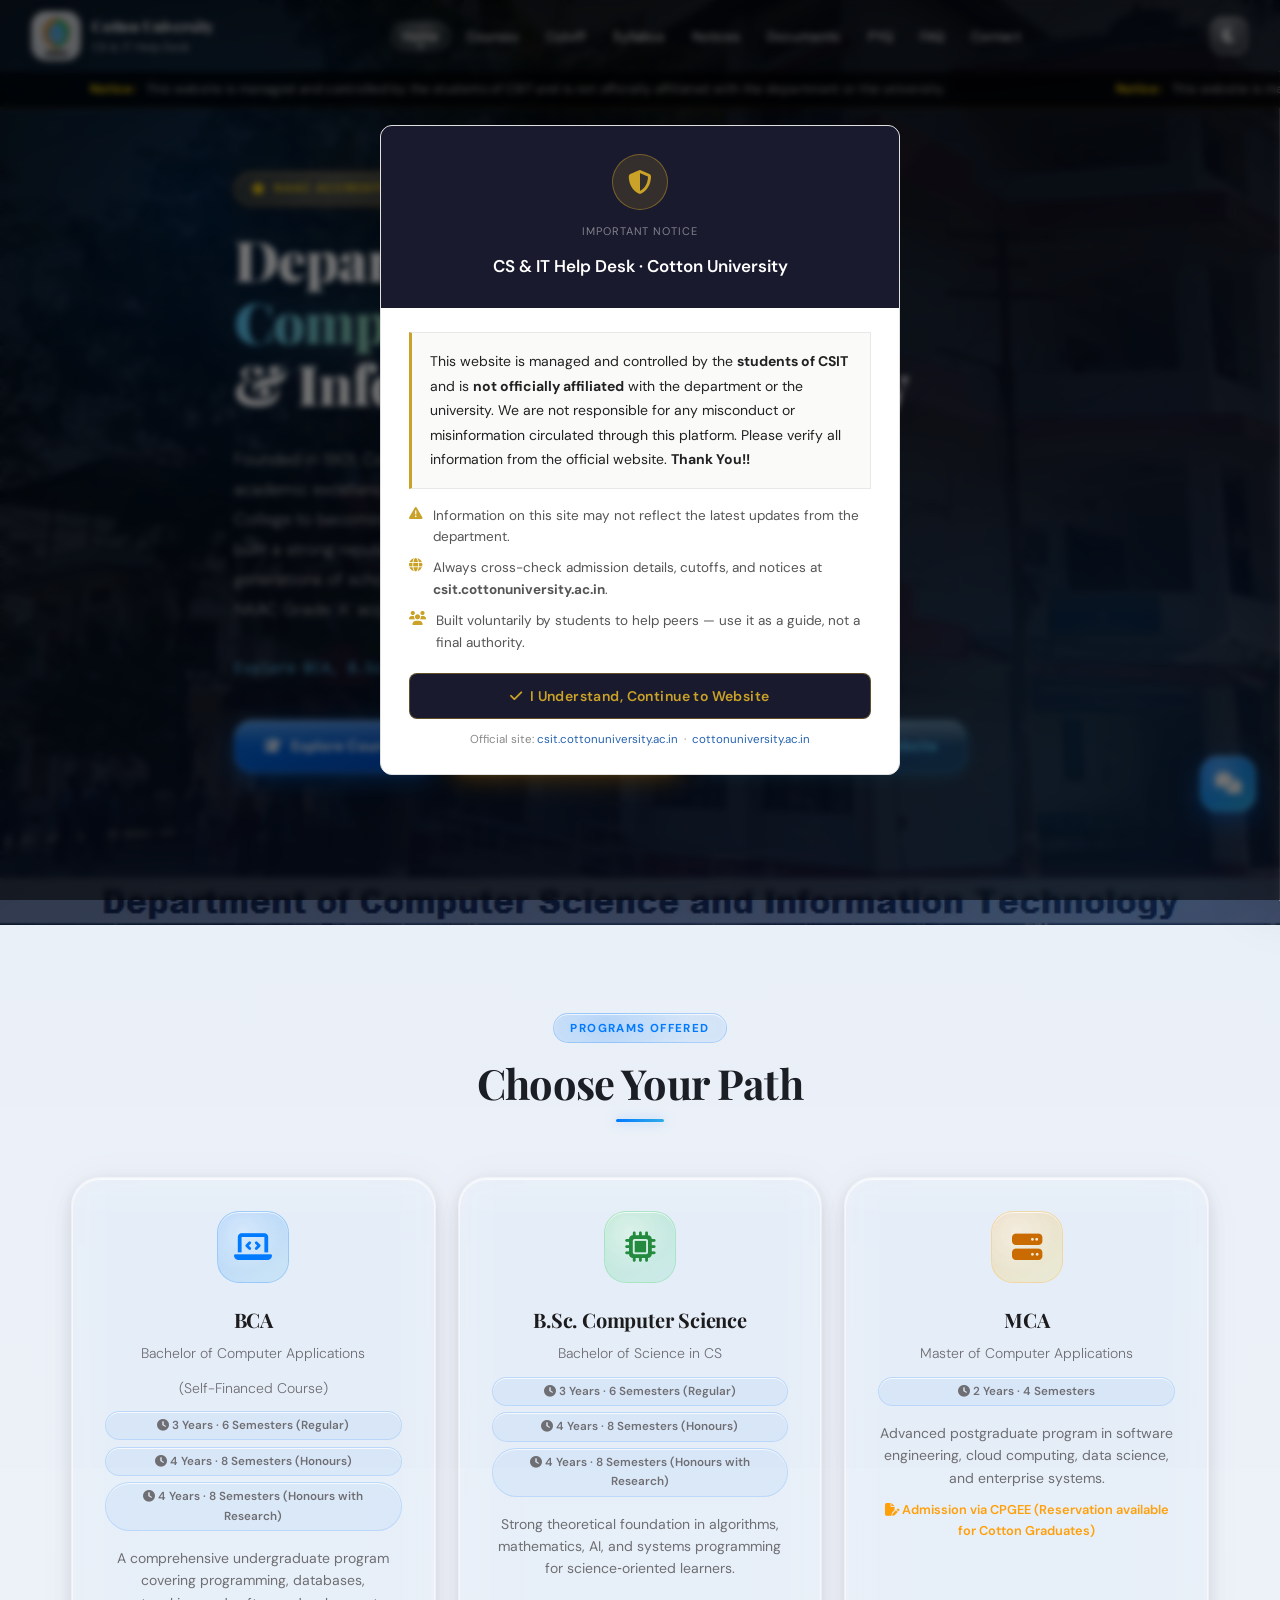
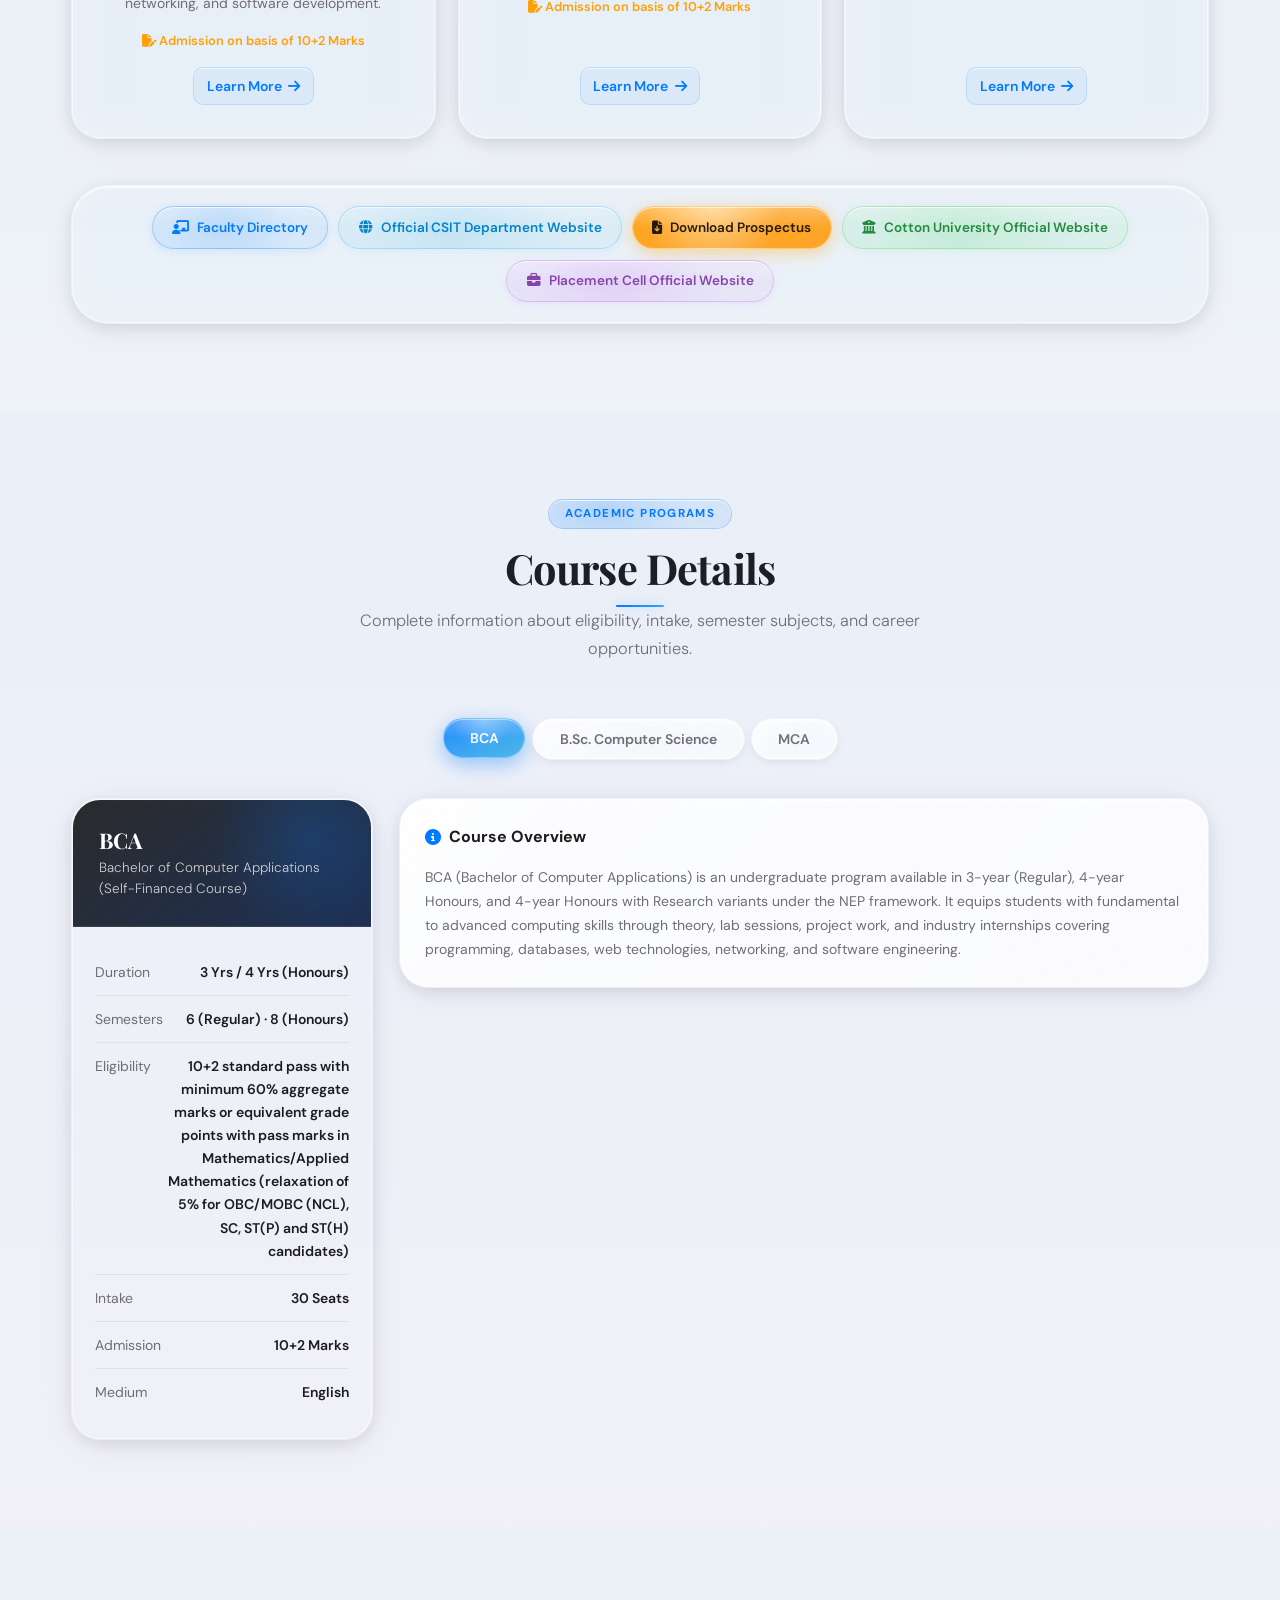
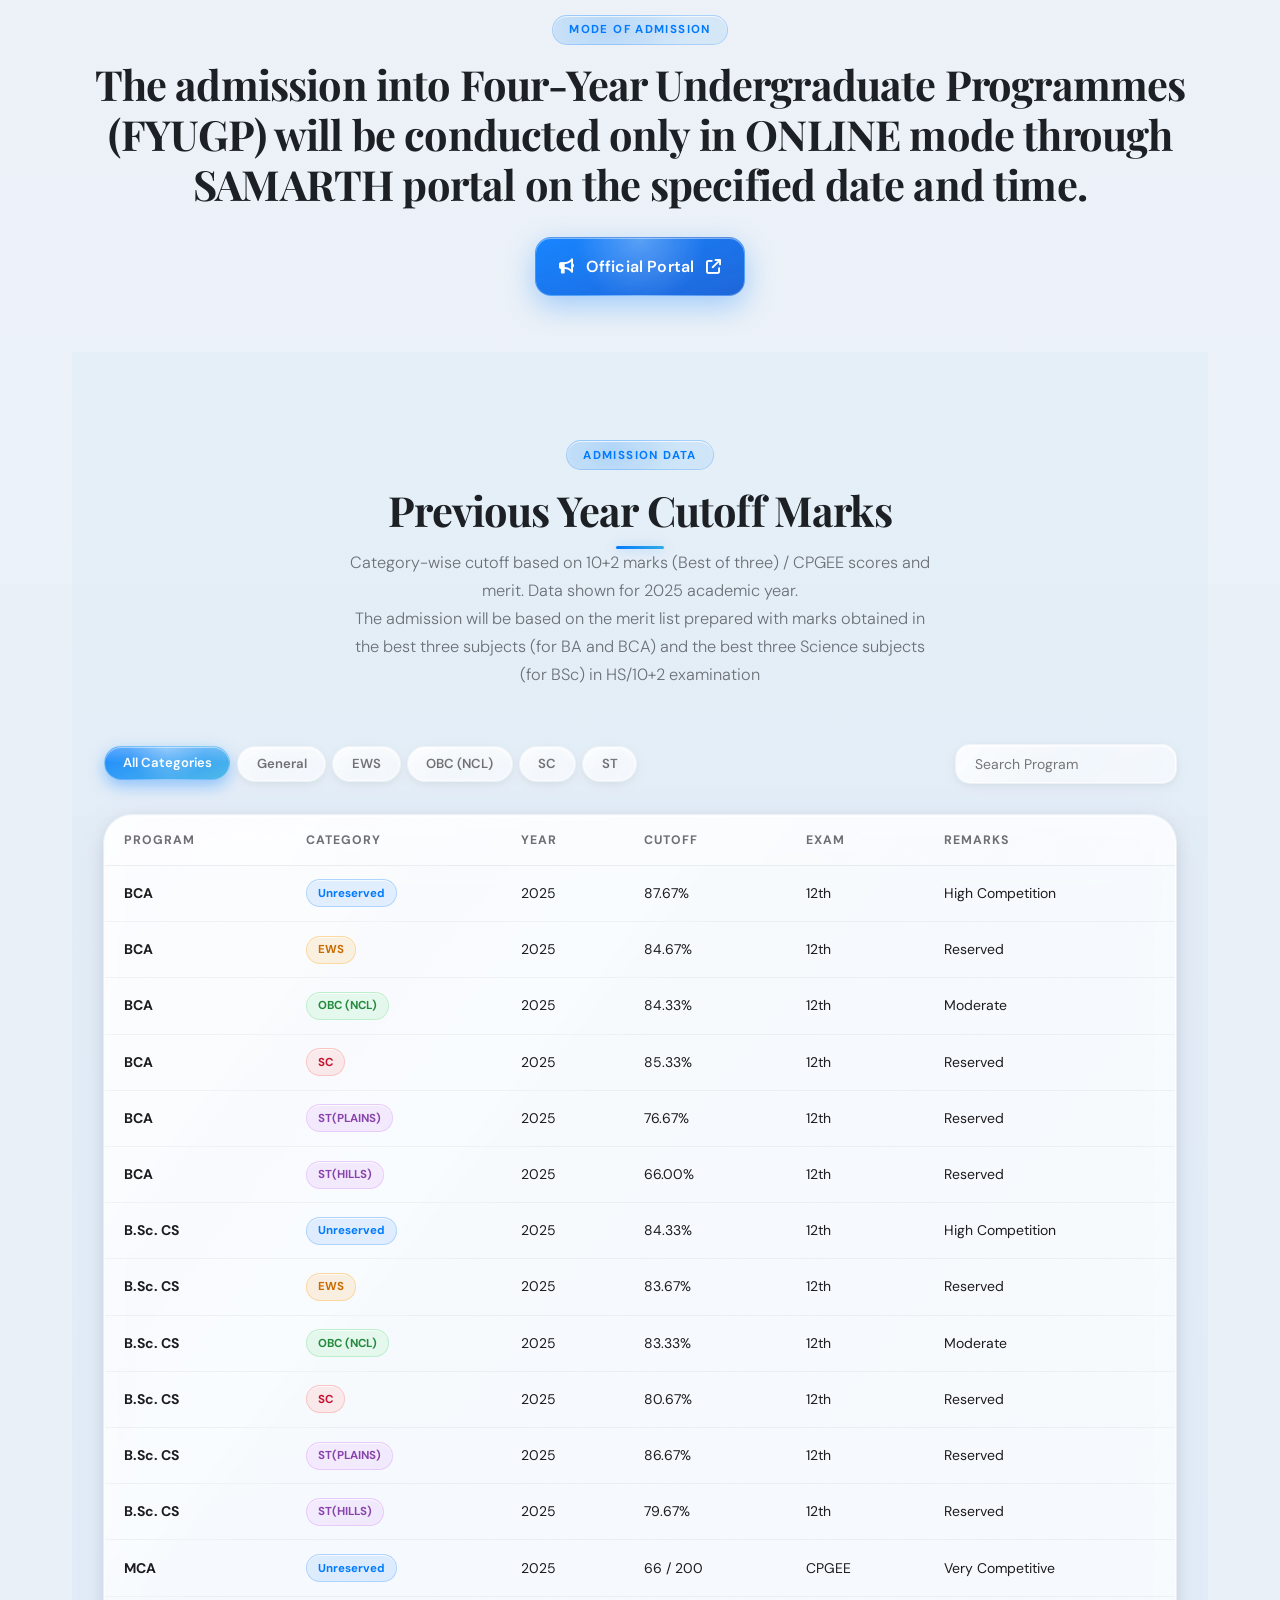
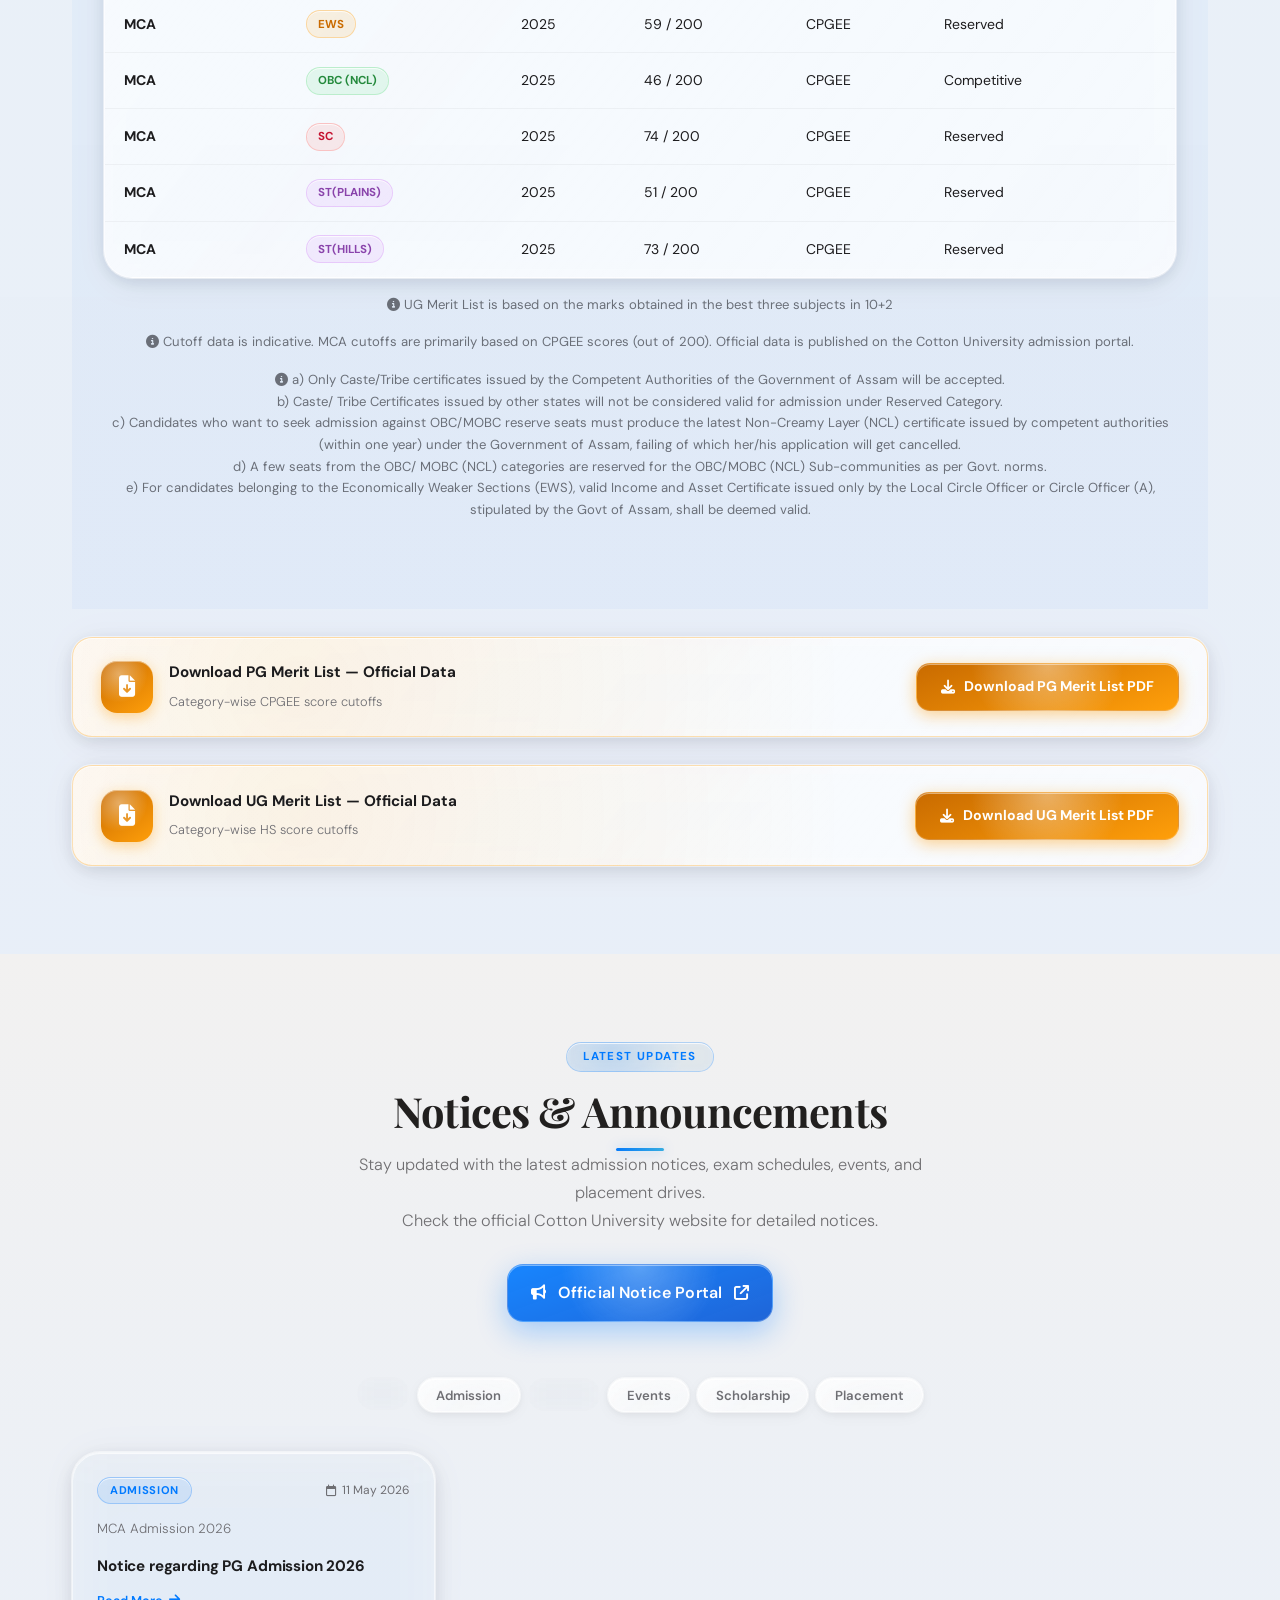
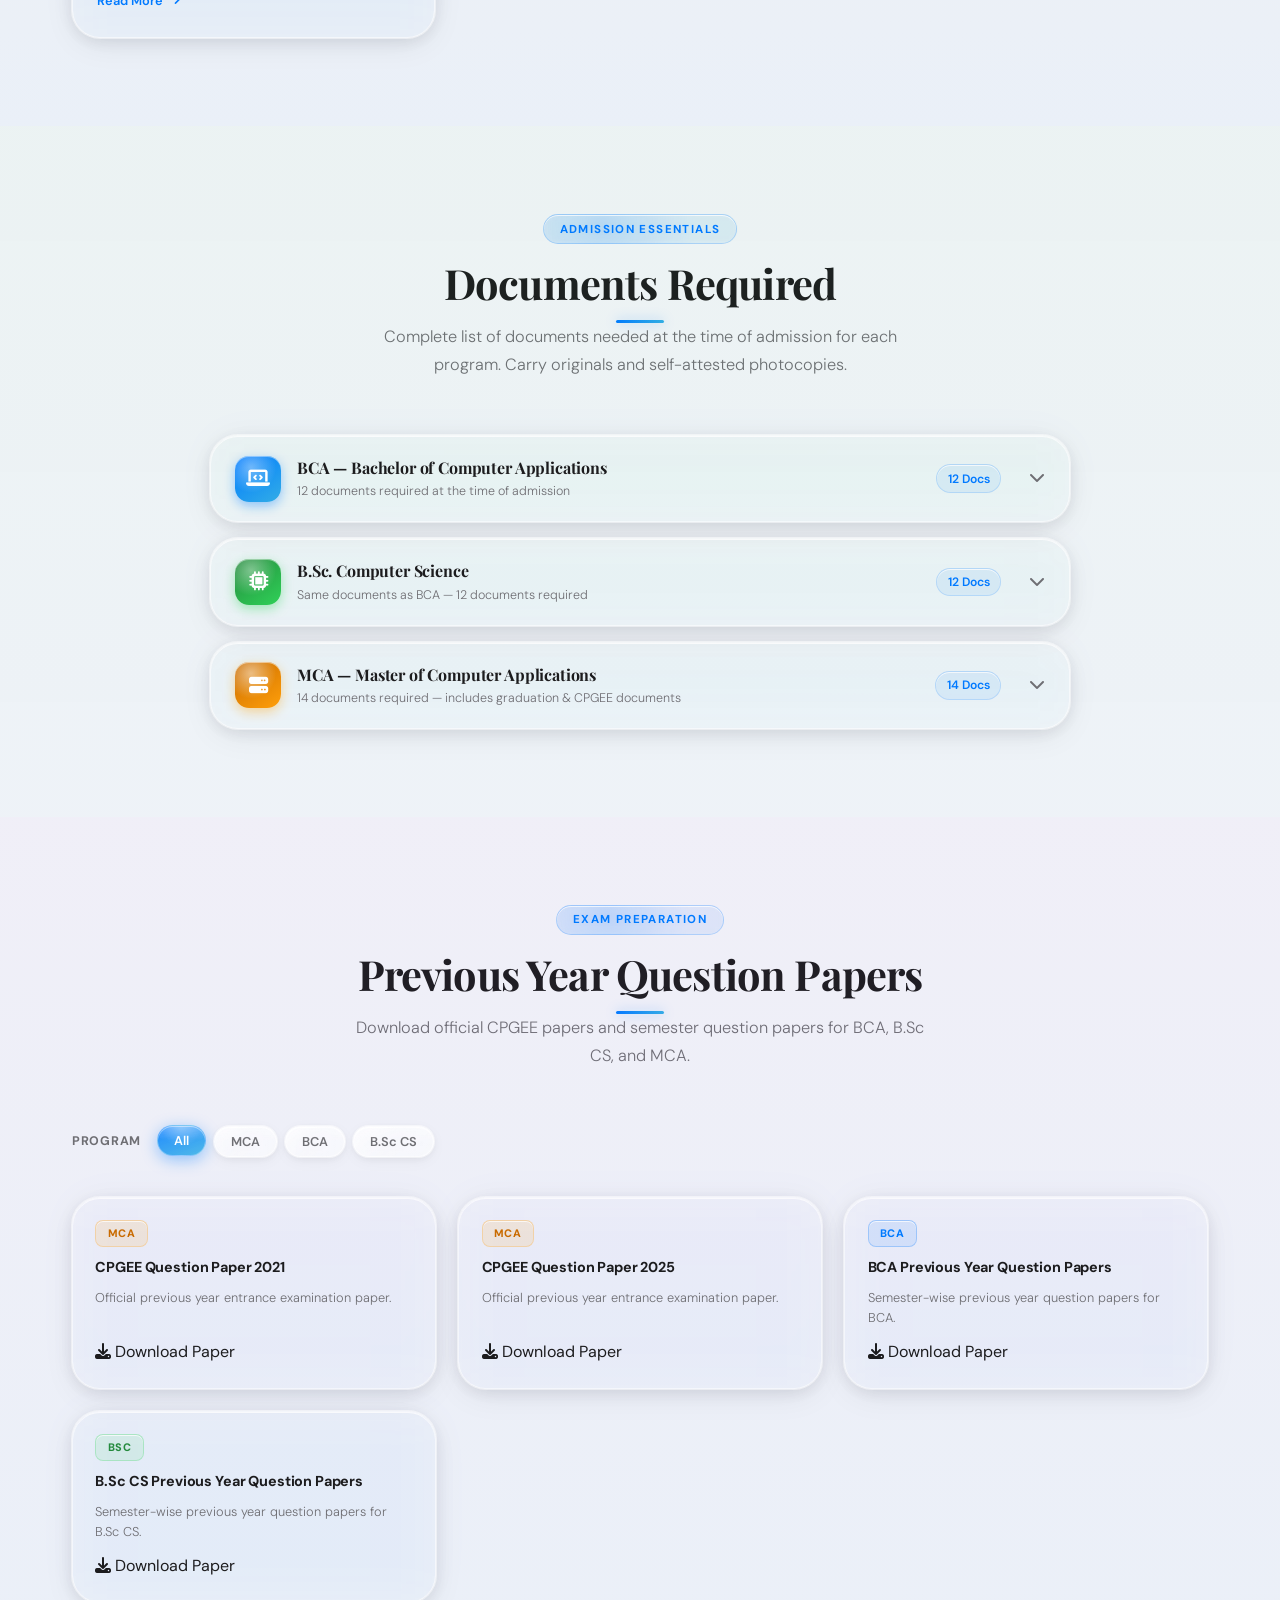
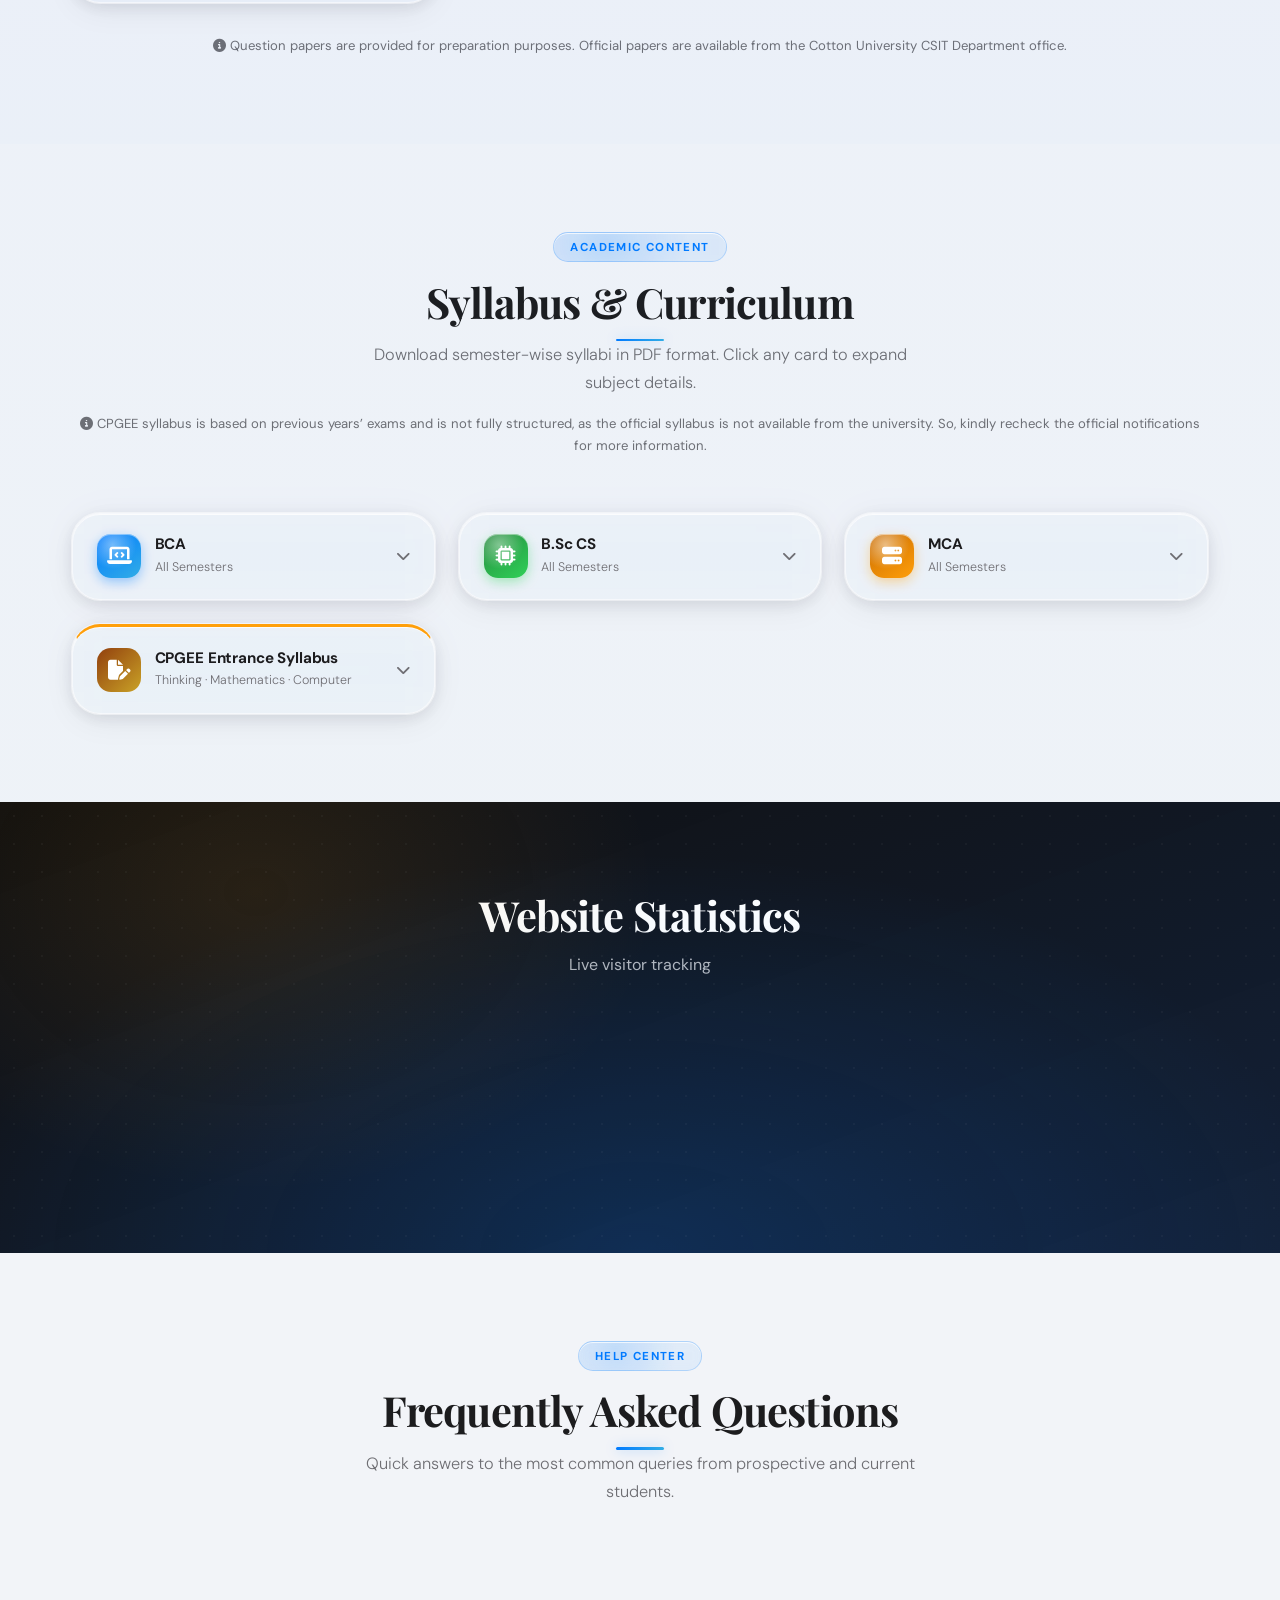
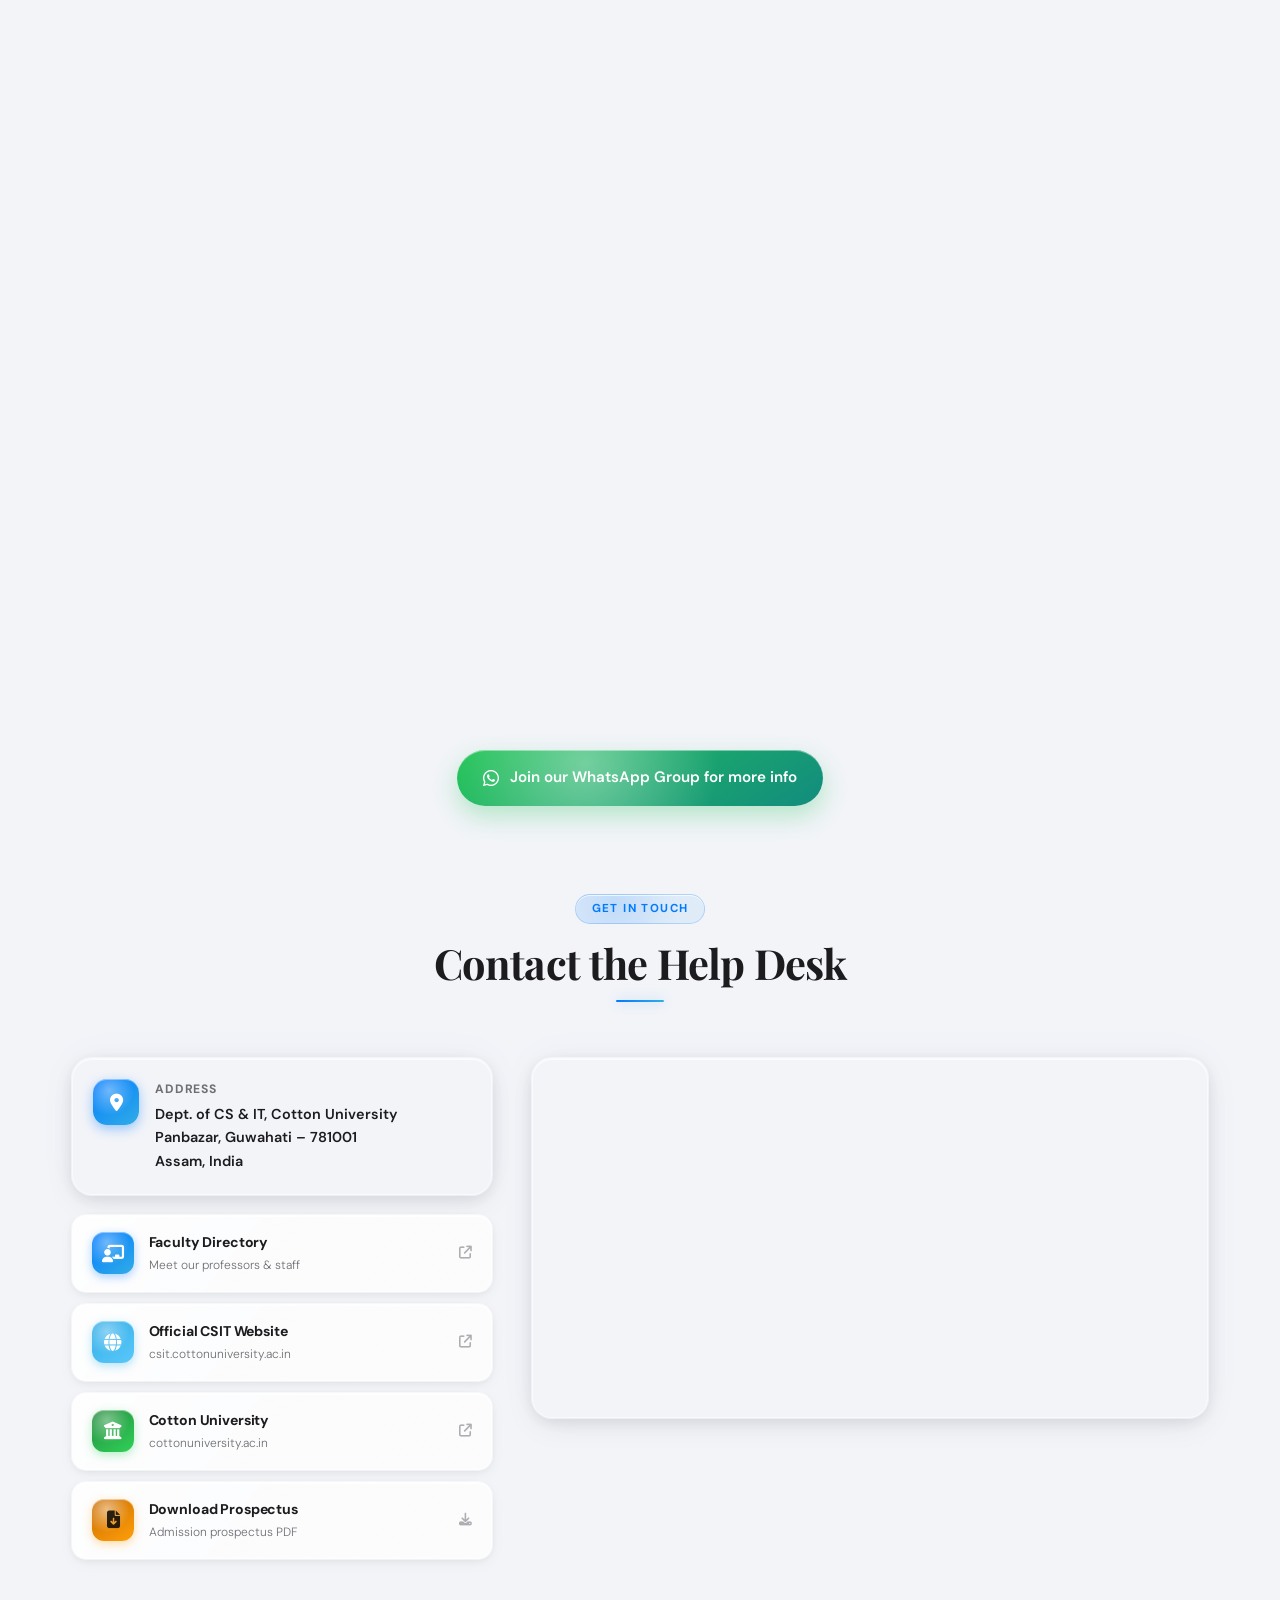
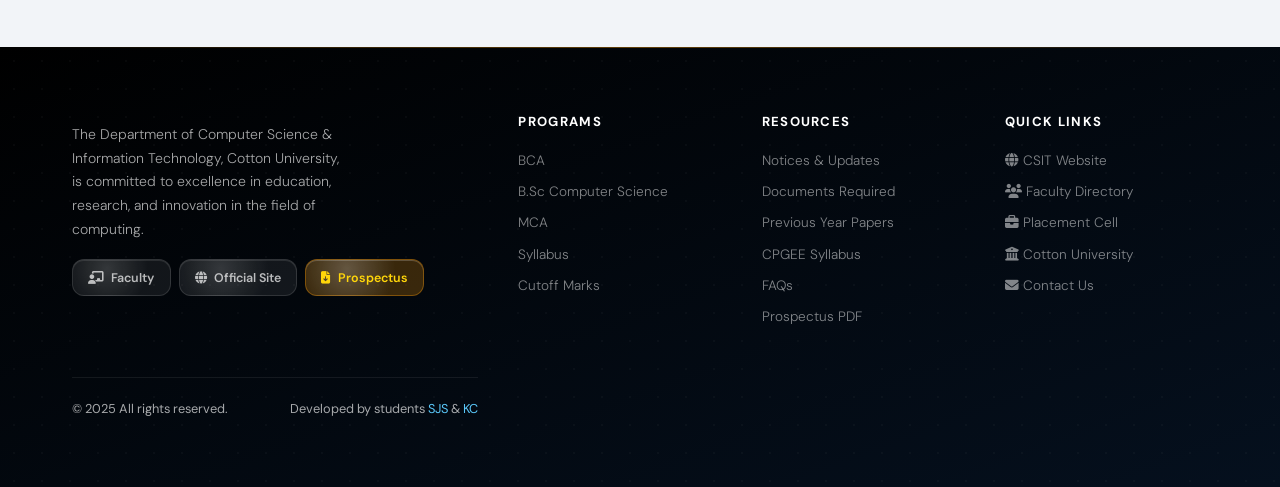
==== commit dcaf5adf: "Update index.html" ====
--- a/index.html
+++ b/index.html
@@ -1148,15 +1148,16 @@
       <h2 class="section-title">Syllabus &amp; Curriculum</h2>
       <div class="divider"></div>
       <p class="section-desc">Download semester-wise syllabi in PDF format. Click any card to expand subject details.</p>
-    </div>
-
-    <div class="syllabus-grid">
+  
 
  <p style="text-align:center;margin-top:1rem;font-size:.82rem;color:var(--text-muted)">
       <i class="fa-solid fa-circle-info"></i>
     CPGEE syllabus is based on previous years’ exams and is not fully structured, as the official syllabus is not available from the university. So, kindly recheck the official notifications for more information.
     </p>
-
+      
+  </div>
+
+    <div class="syllabus-grid">
 
       
       <!-- BCA -->
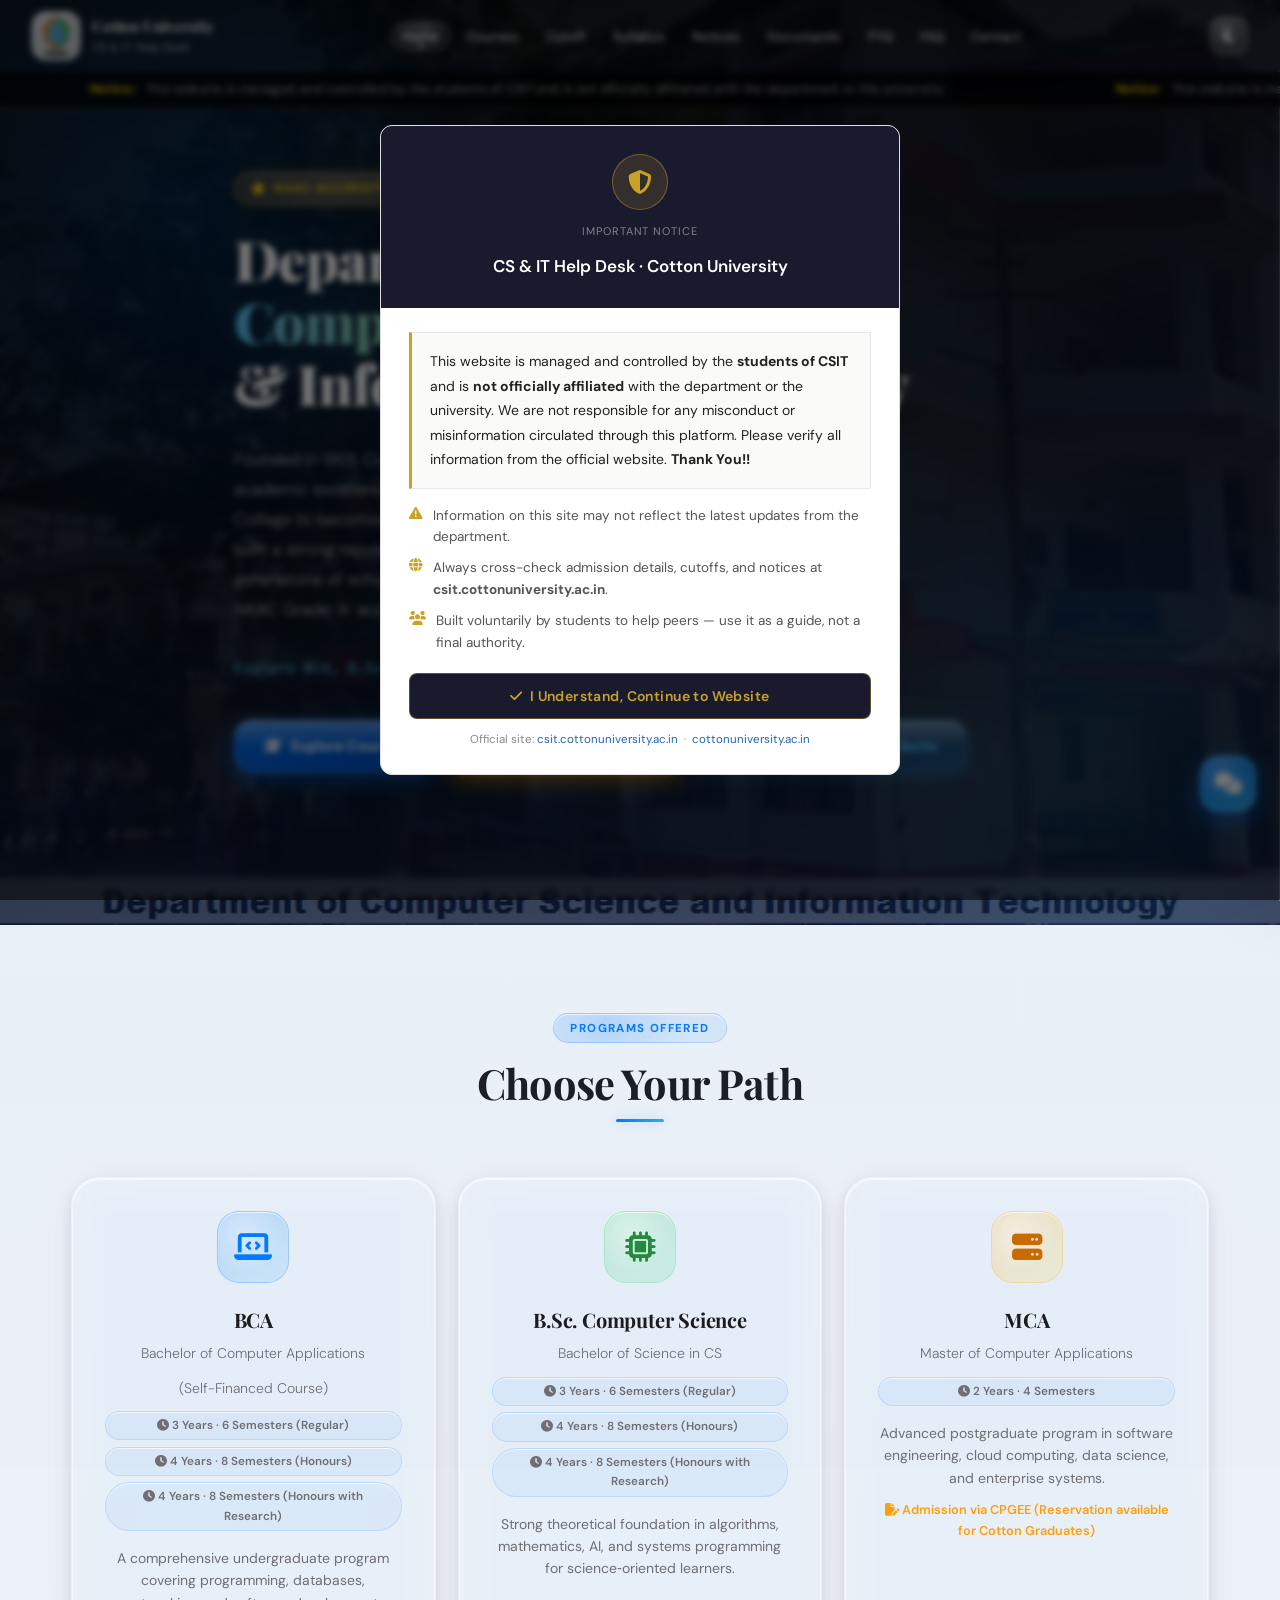
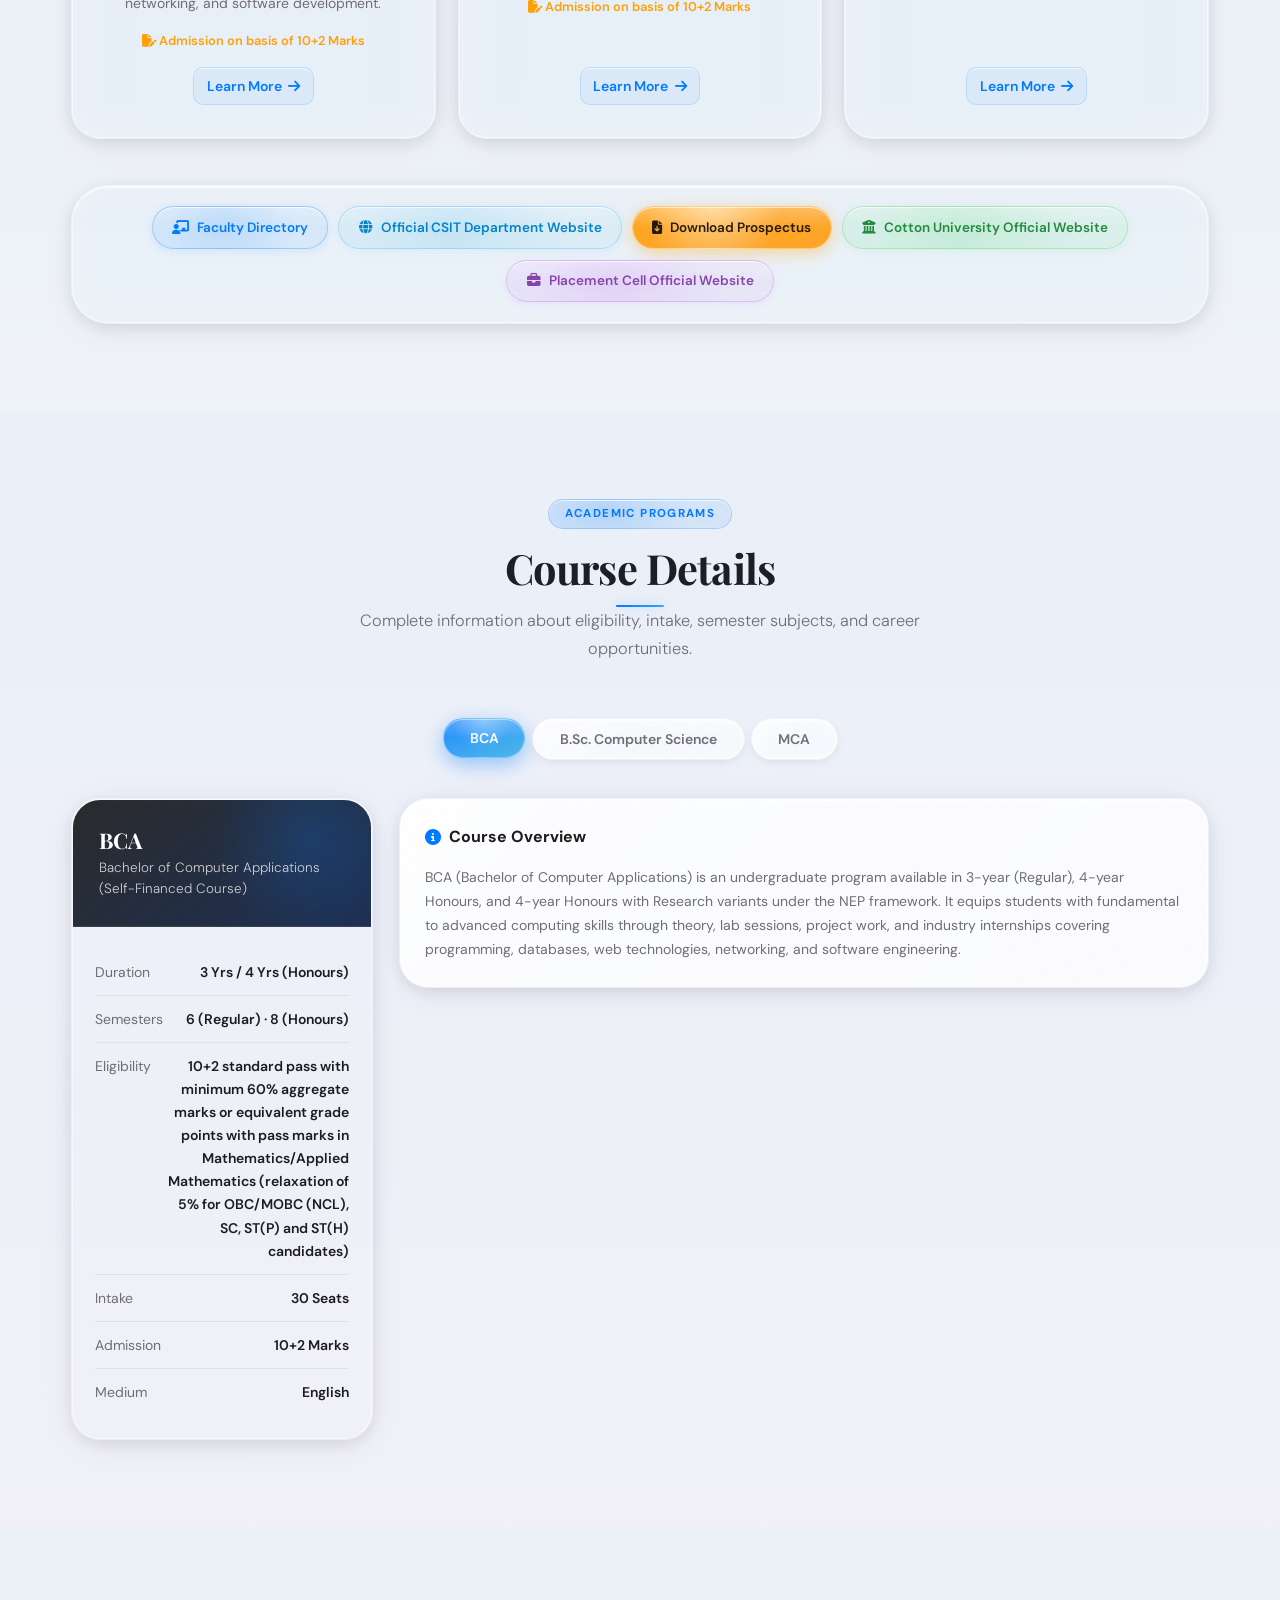
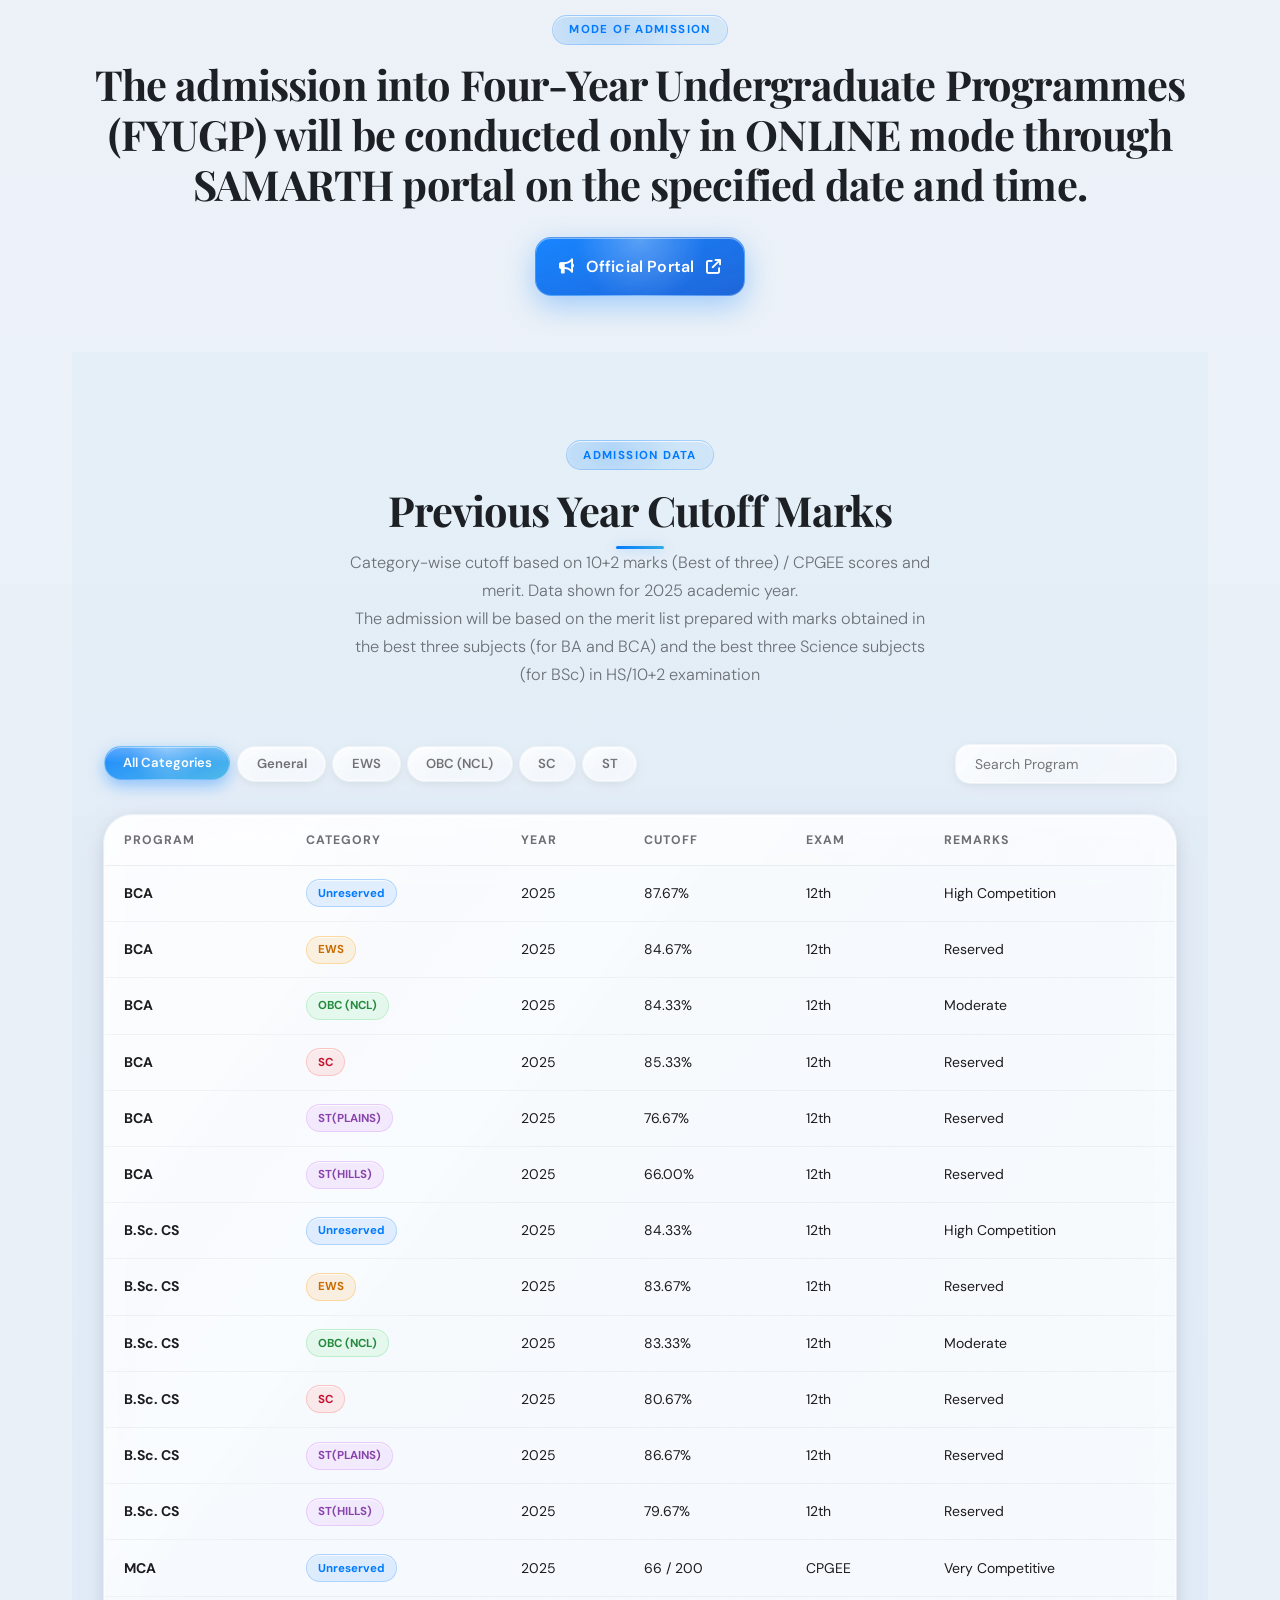
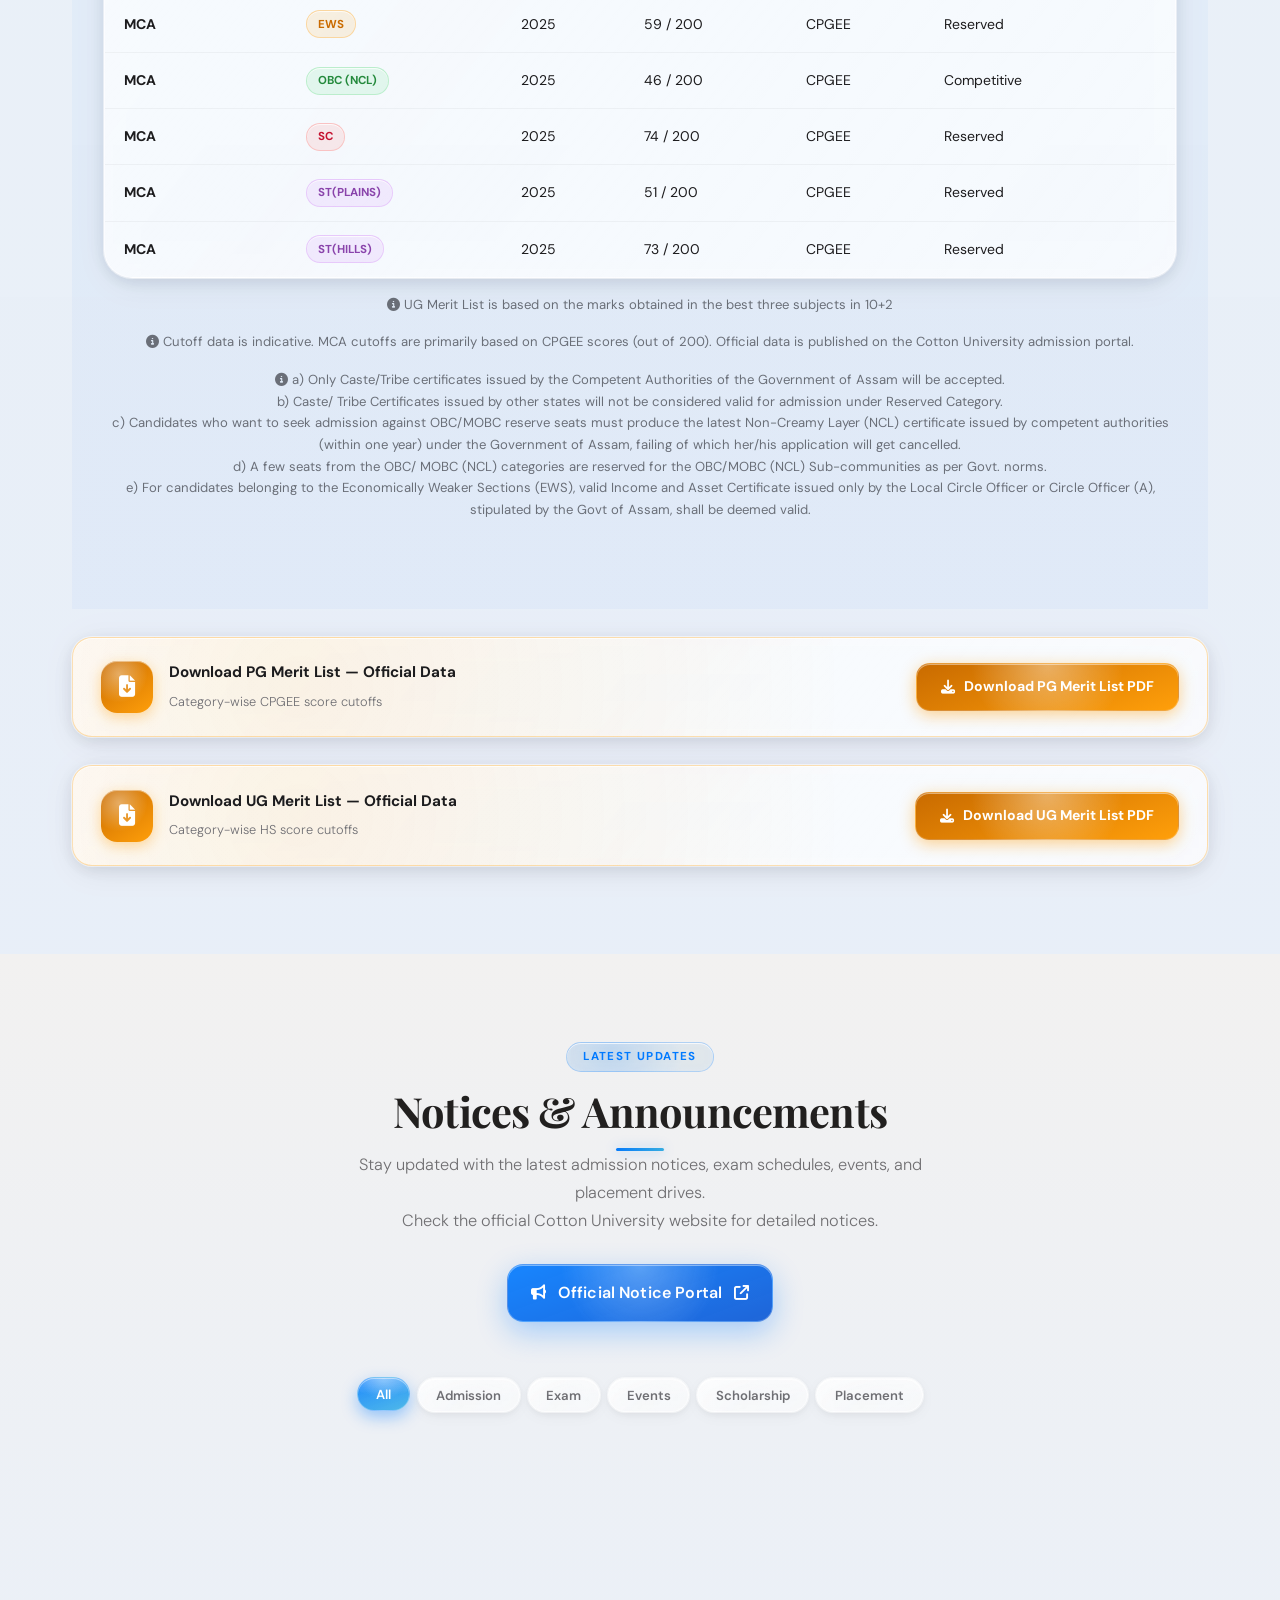
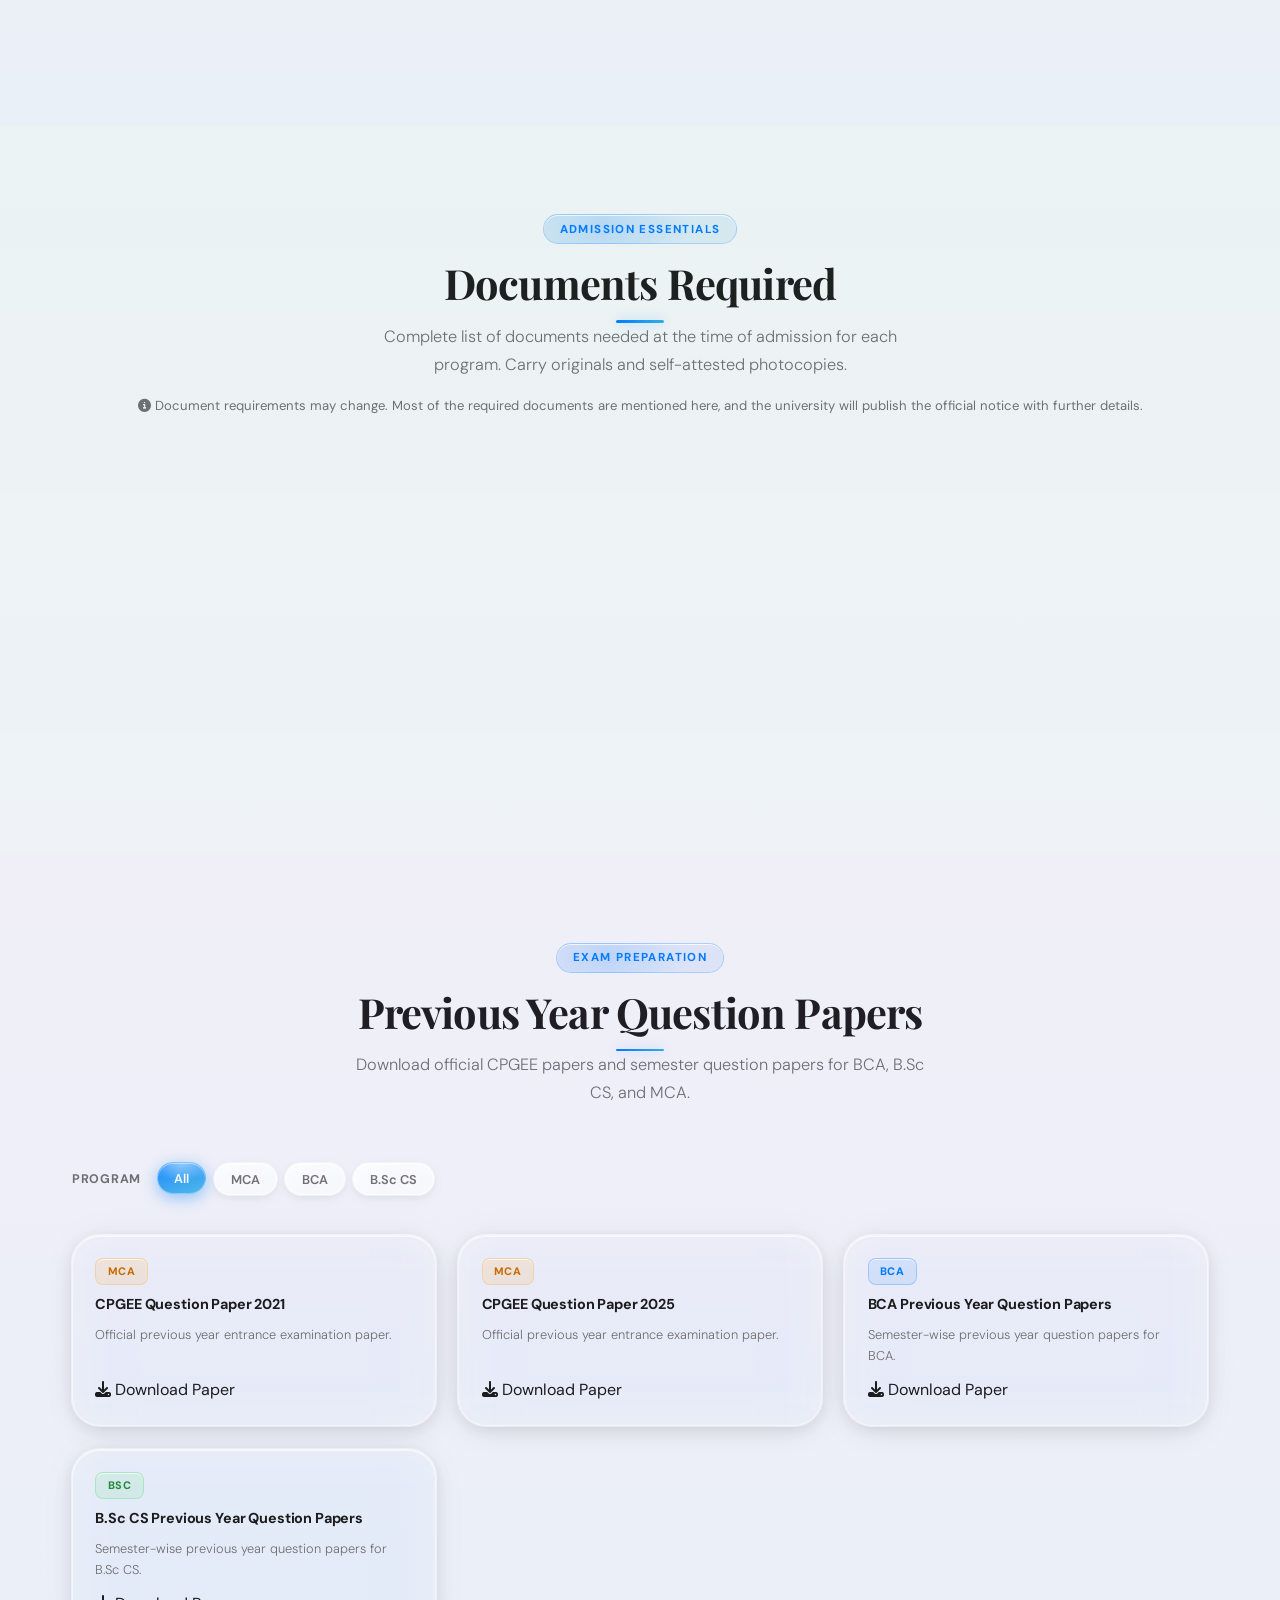
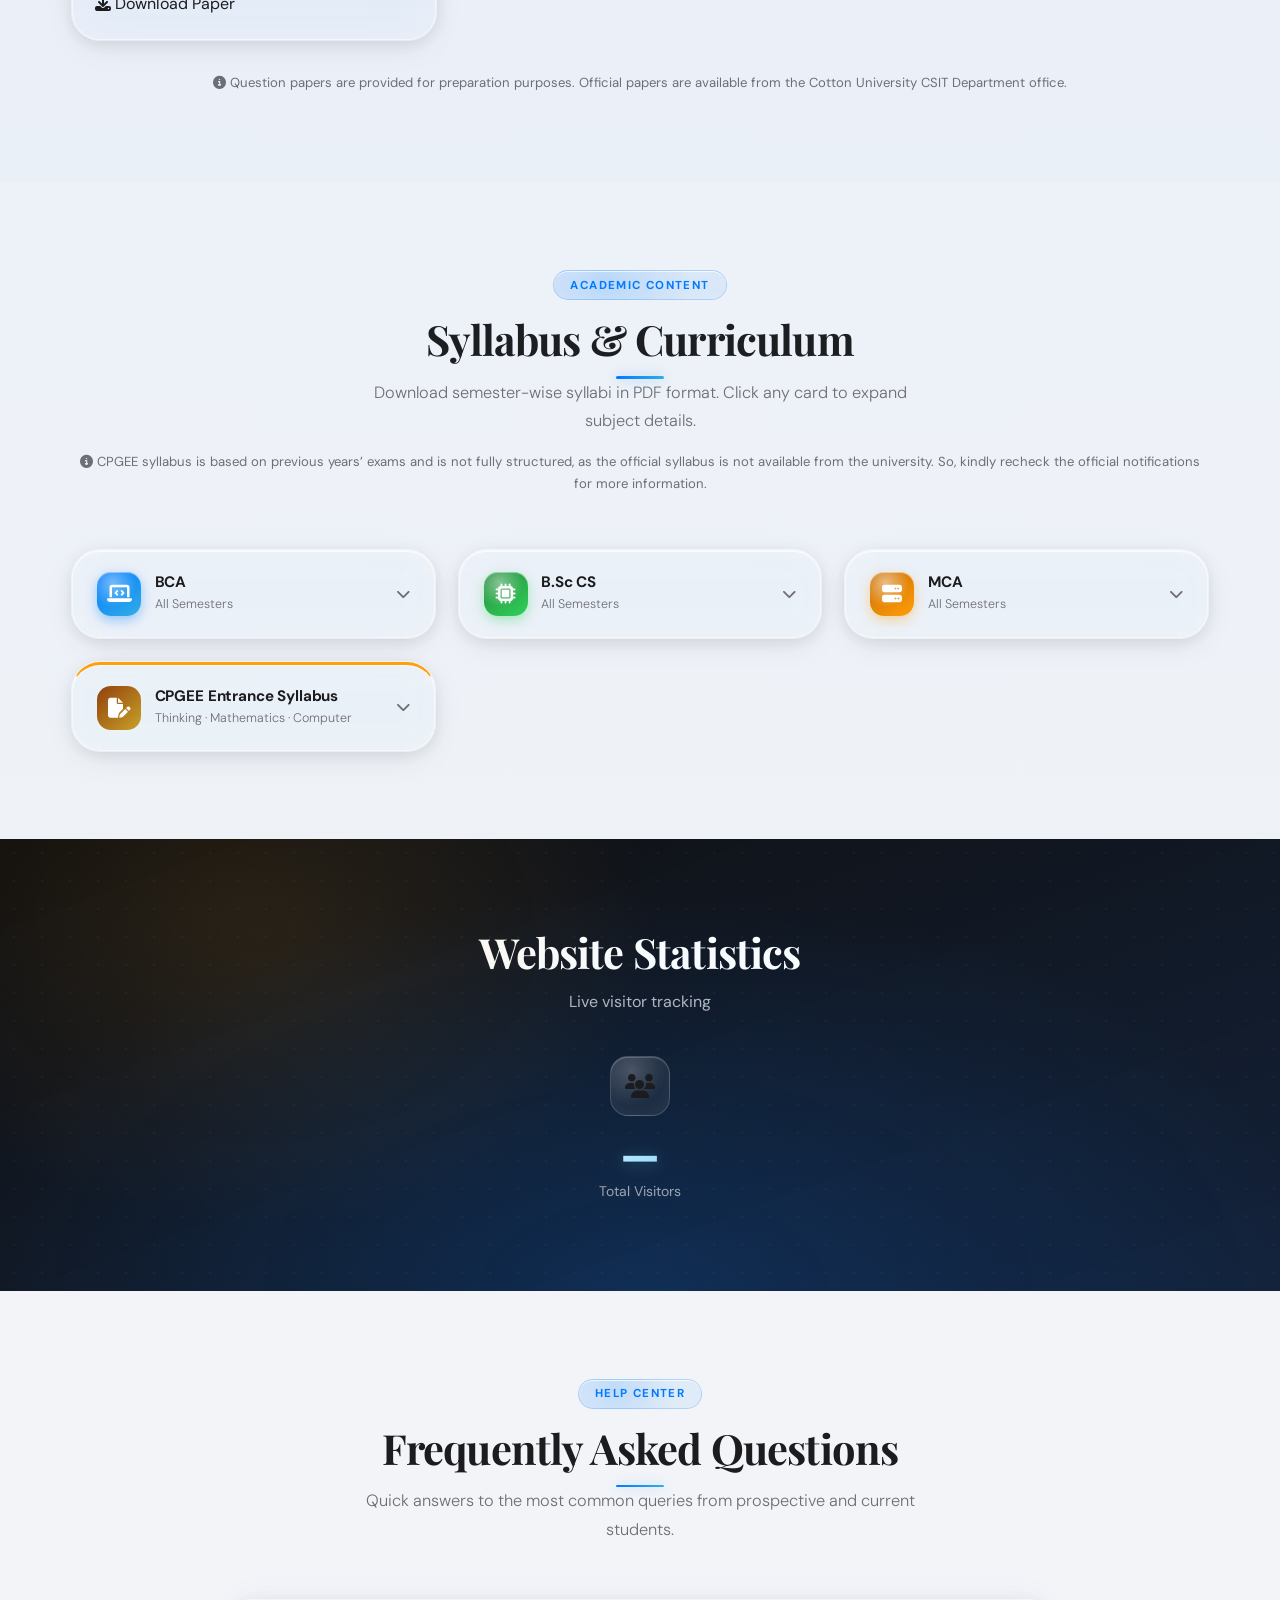
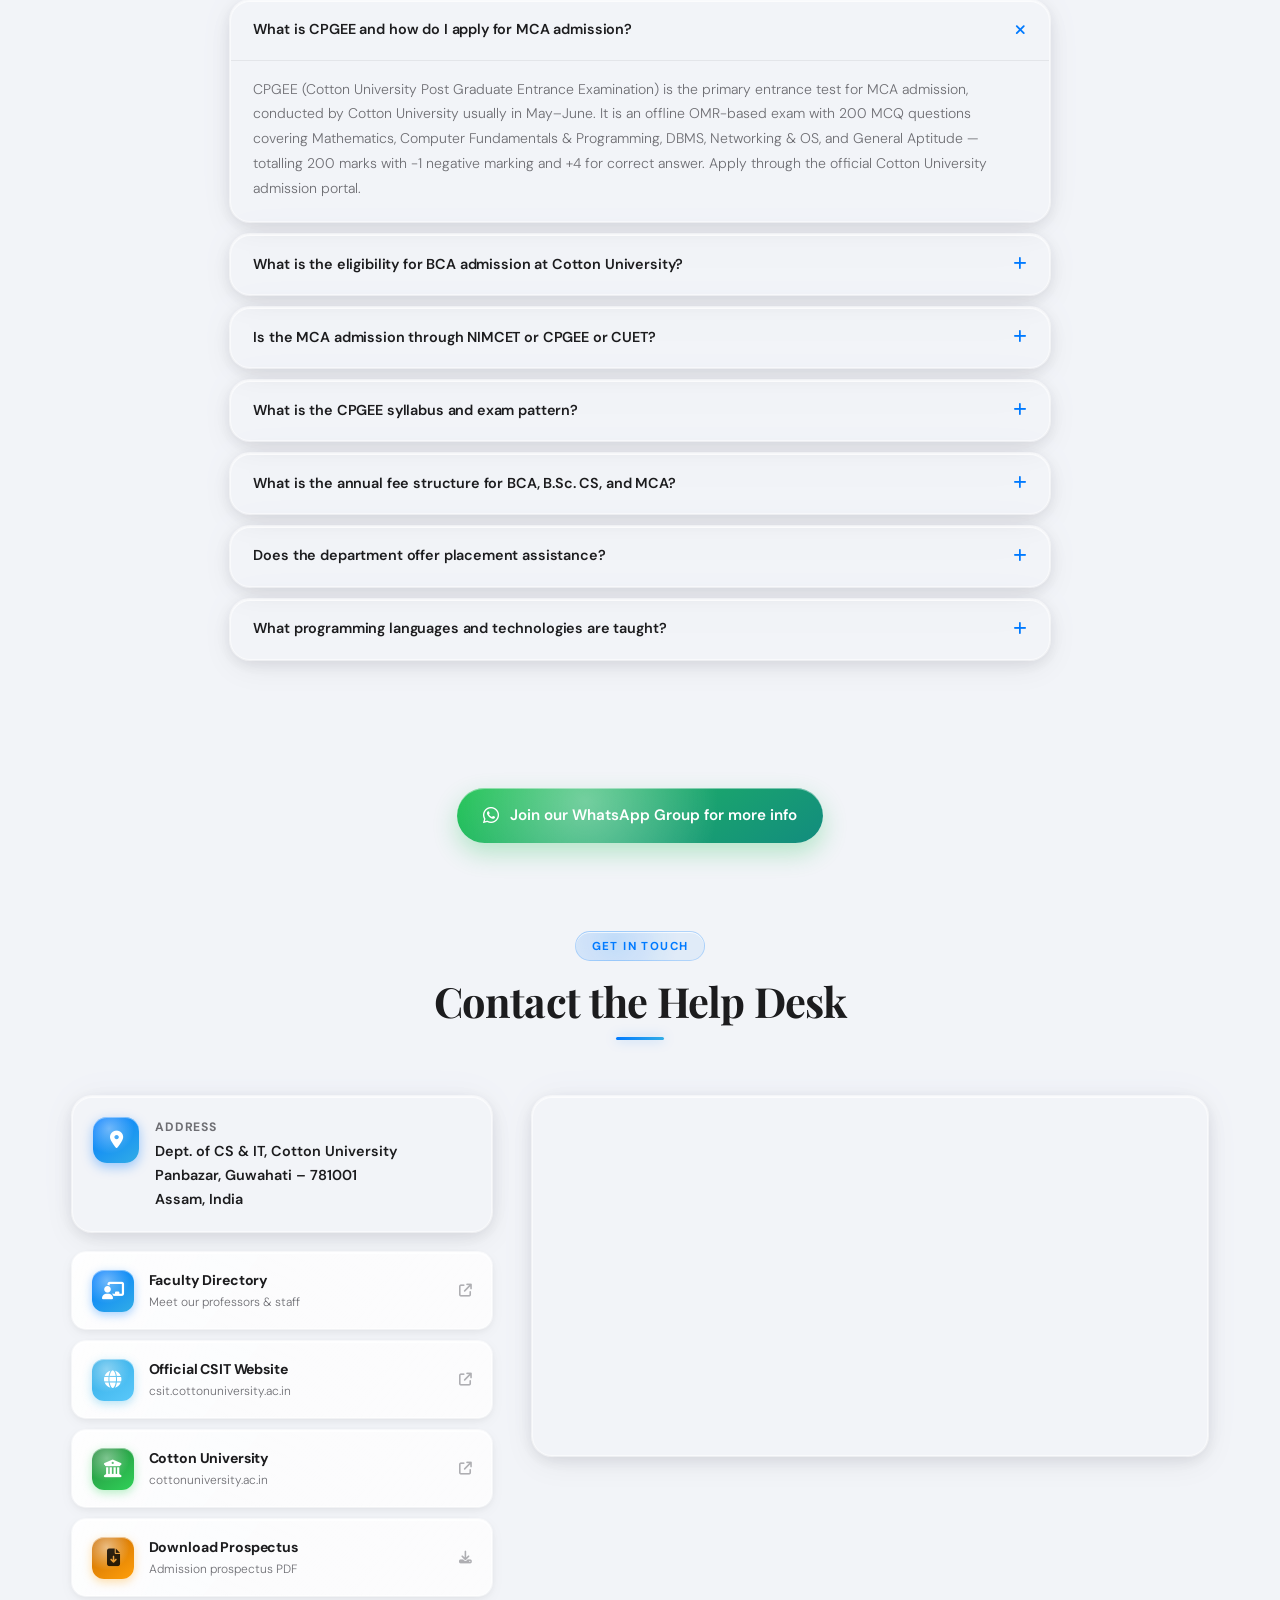
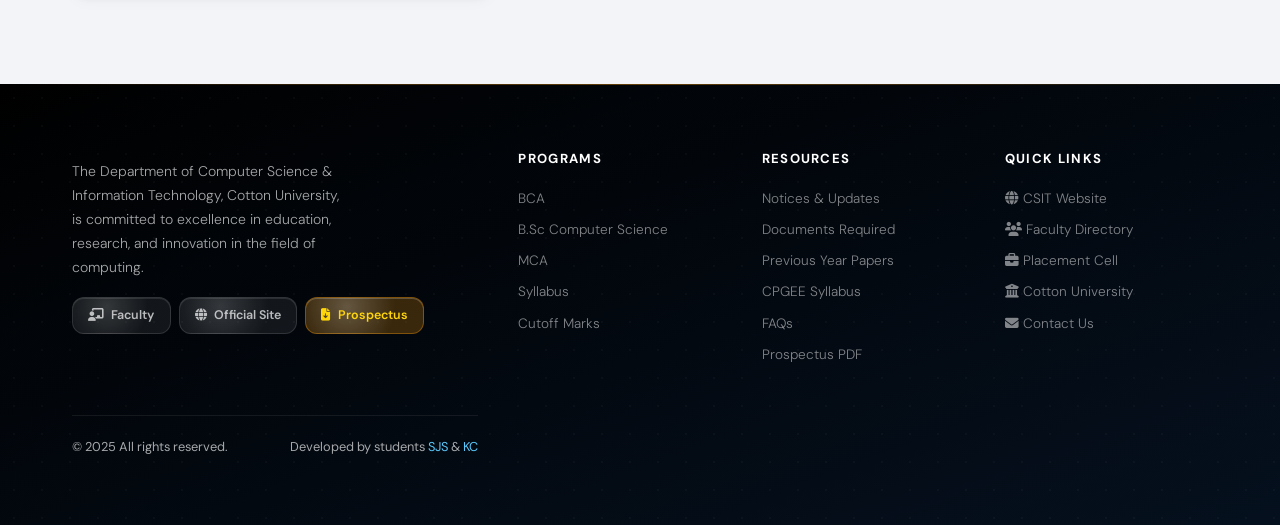
==== commit 6bfd580b: "Update index.html" ====
--- a/index.html
+++ b/index.html
@@ -1001,6 +1001,12 @@
       <h2 class="section-title">Documents Required</h2>
       <div class="divider"></div>
       <p class="section-desc">Complete list of documents needed at the time of admission for each program. Carry originals and self-attested photocopies.</p>
+   
+    <p style="text-align:center;margin-top:1rem;font-size:.82rem;color:var(--text-muted)">
+      <i class="fa-solid fa-circle-info"></i>
+    Document requirements may change. Most of the required documents are mentioned here, and the university will publish the official notice with further details.
+    </p>
+    
     </div>
 
     <div class="doc-programs">
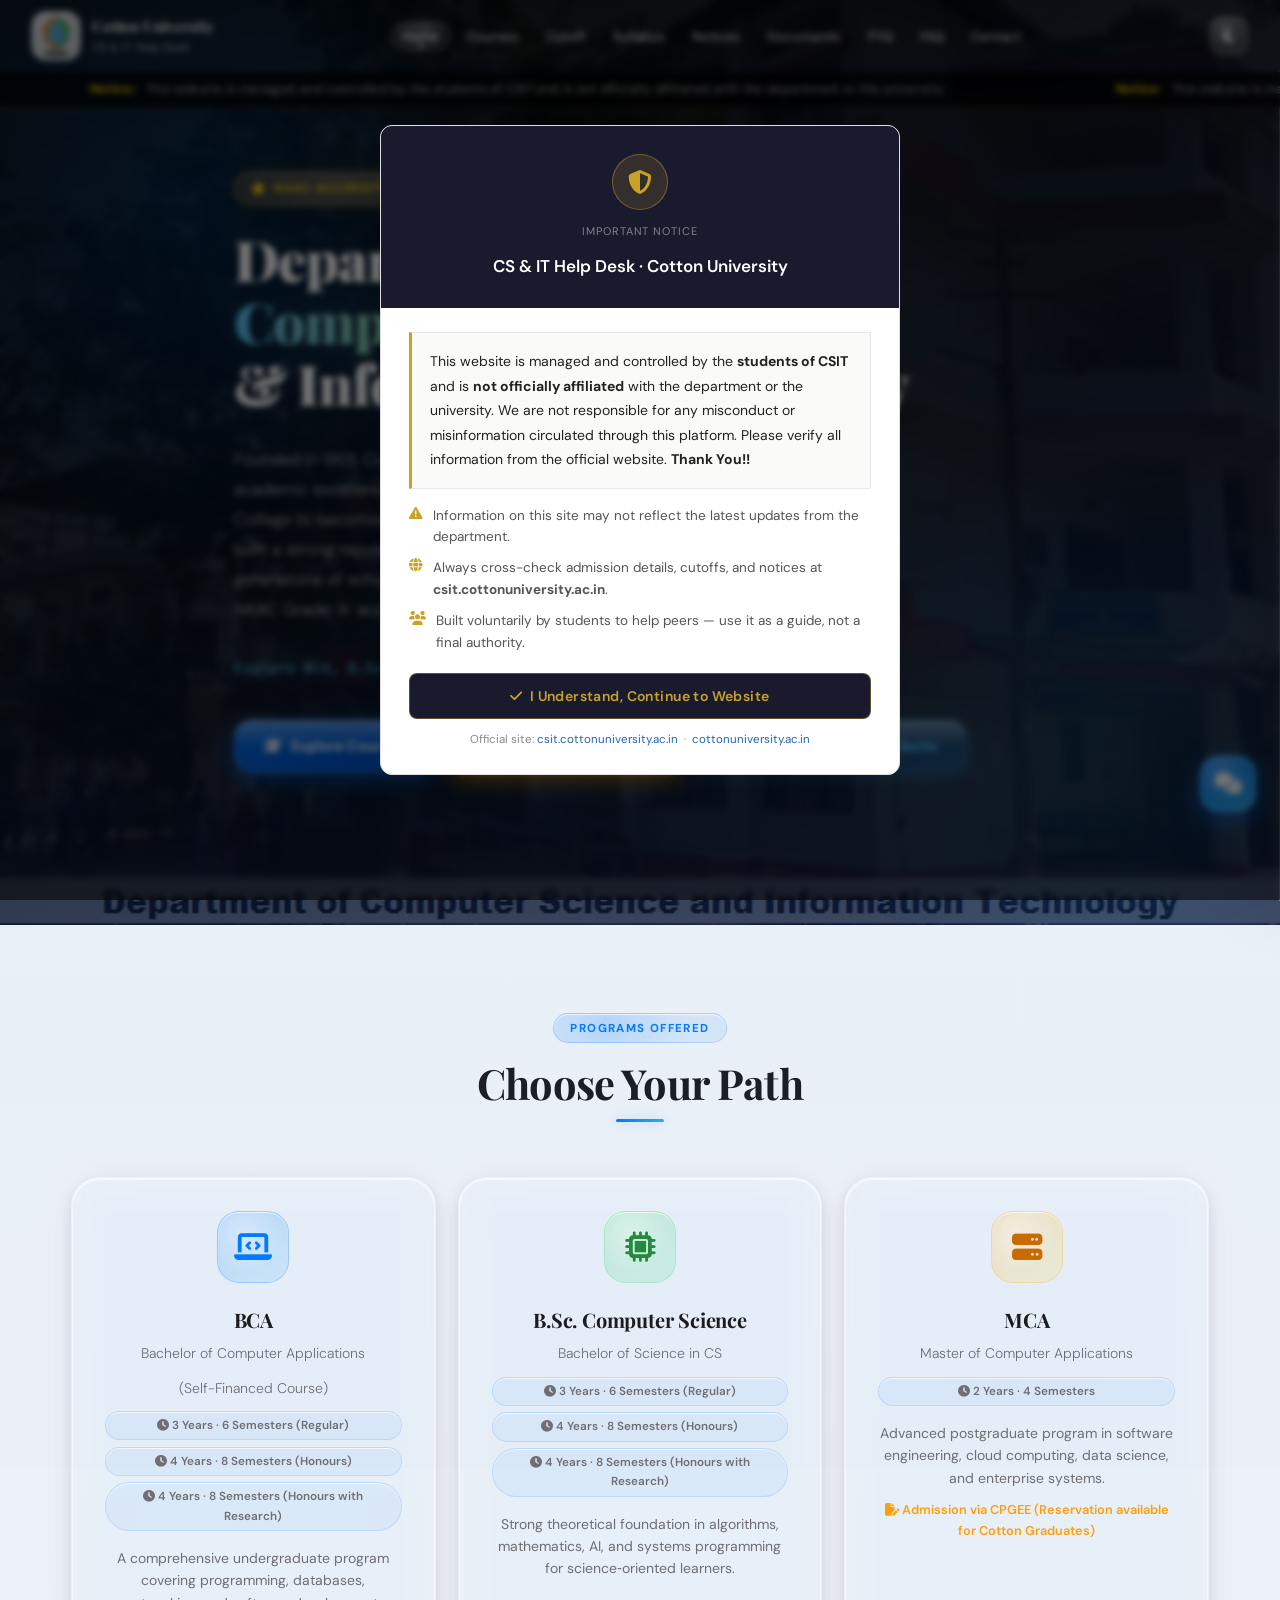
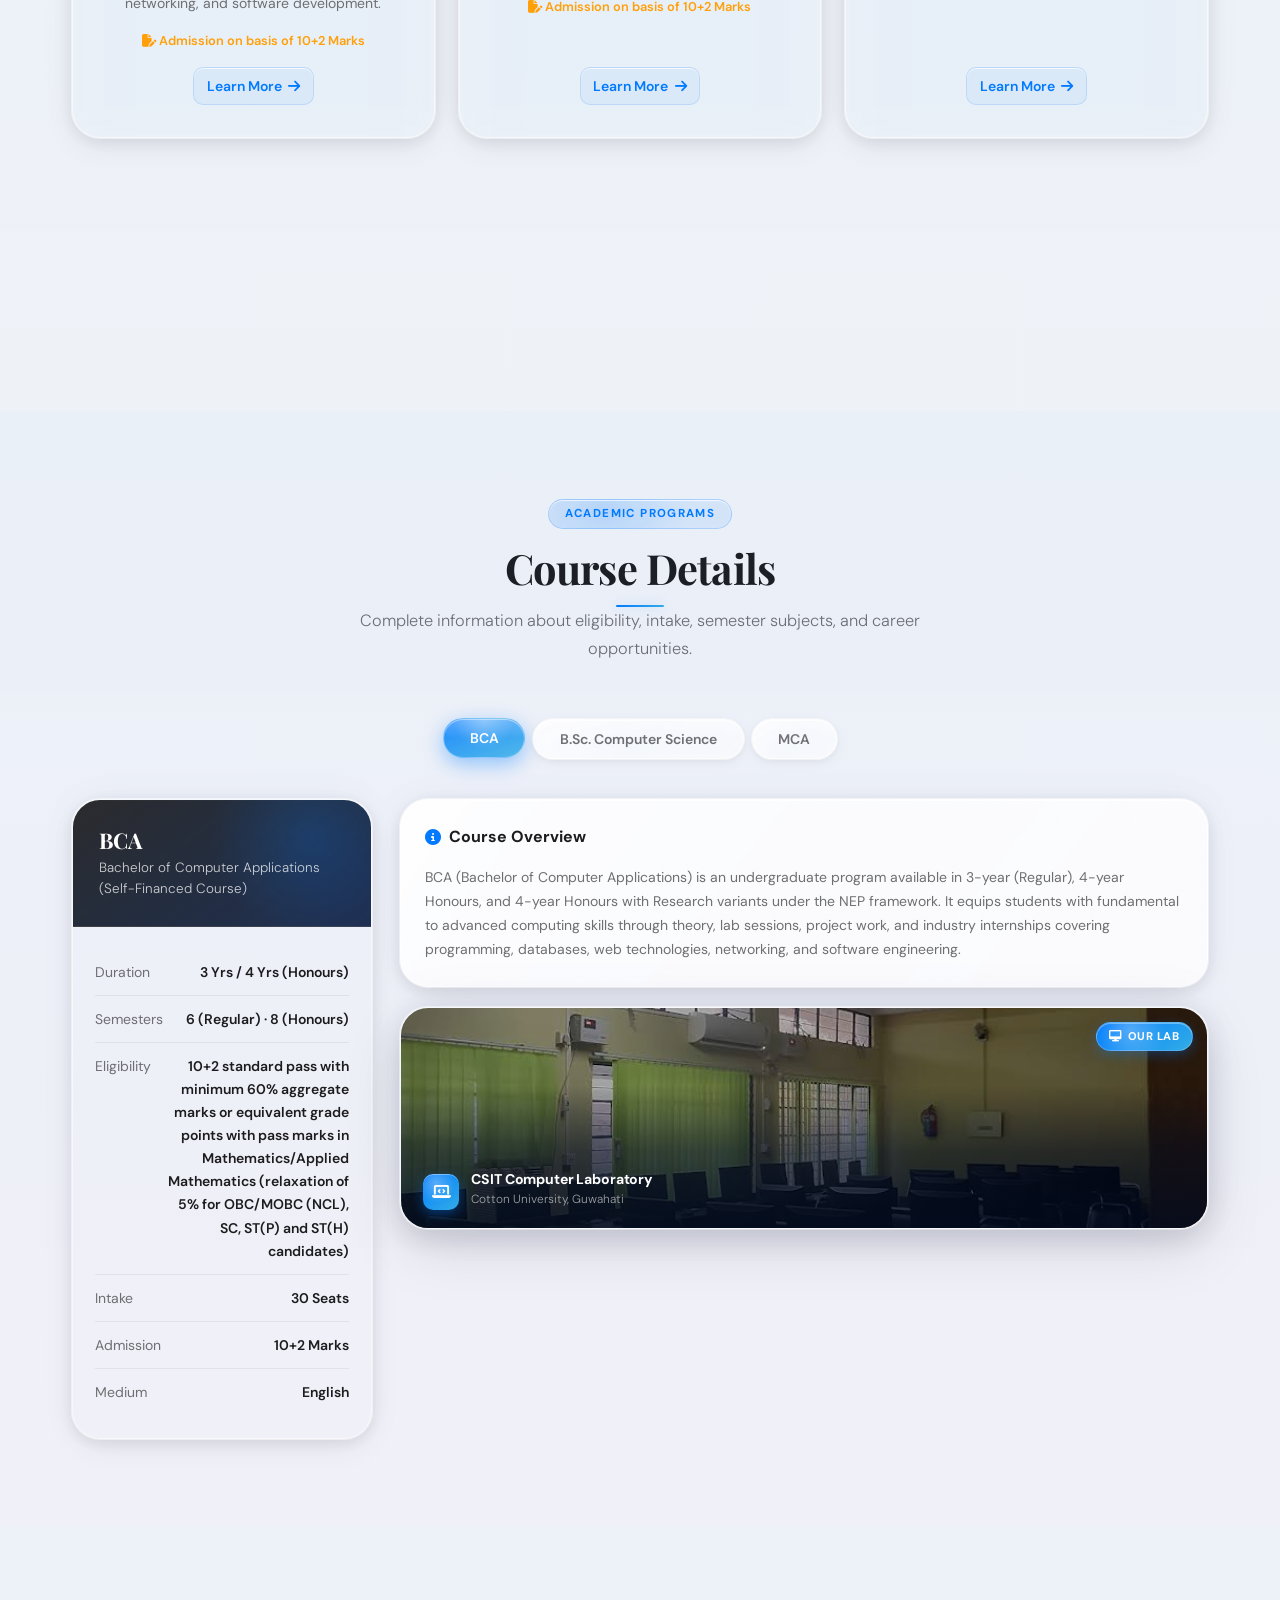
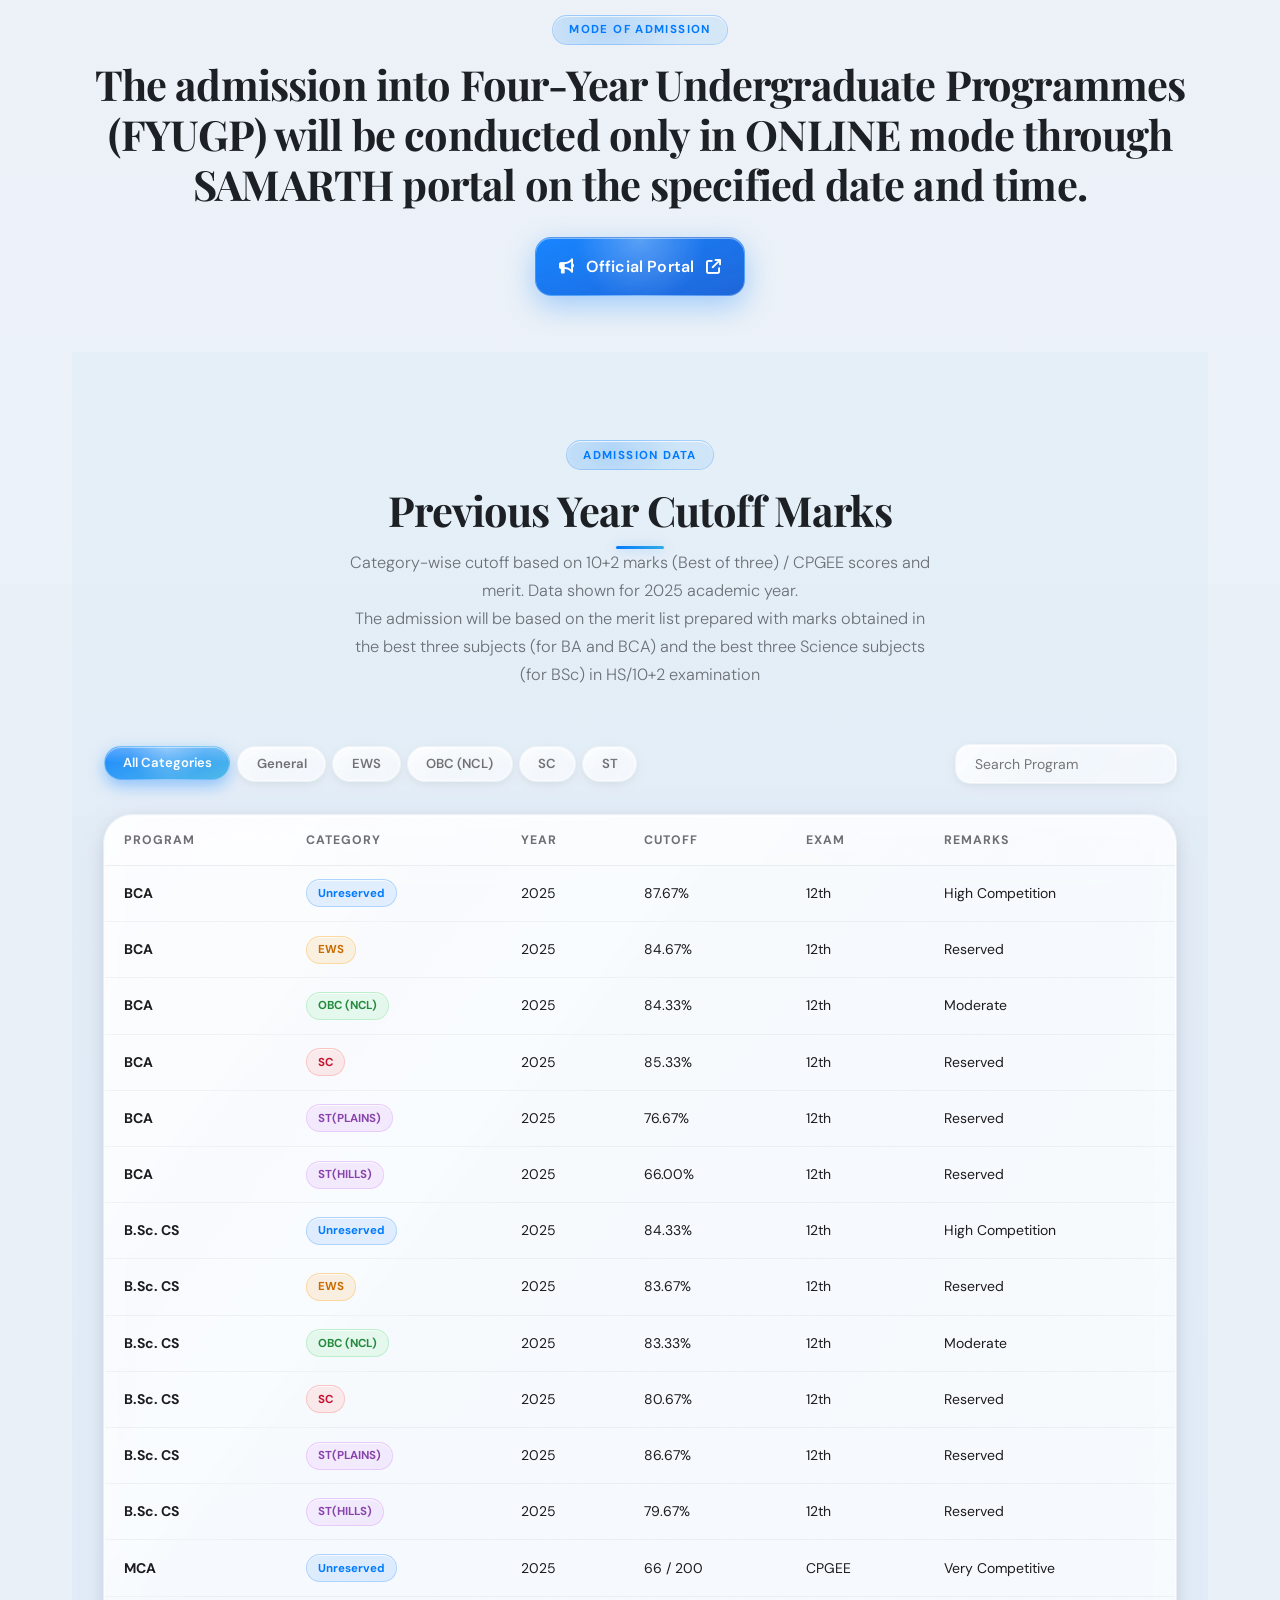
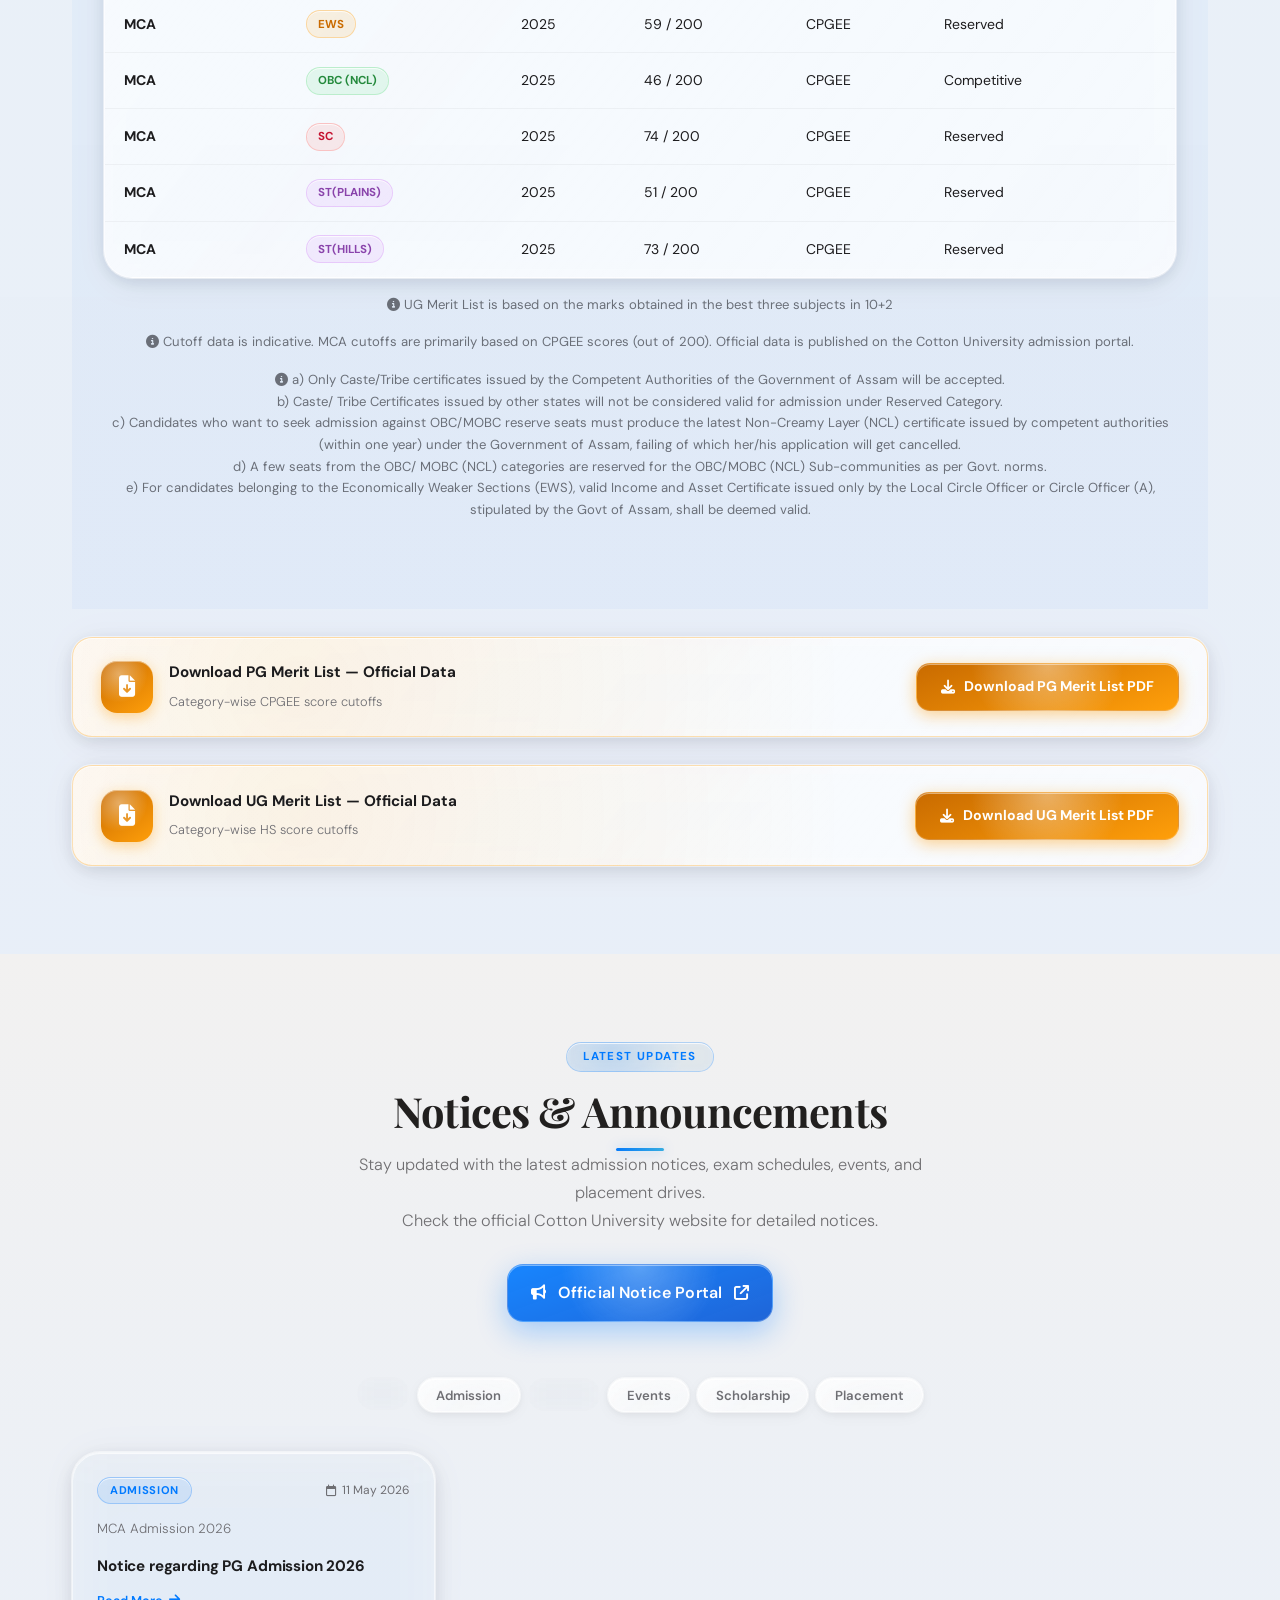
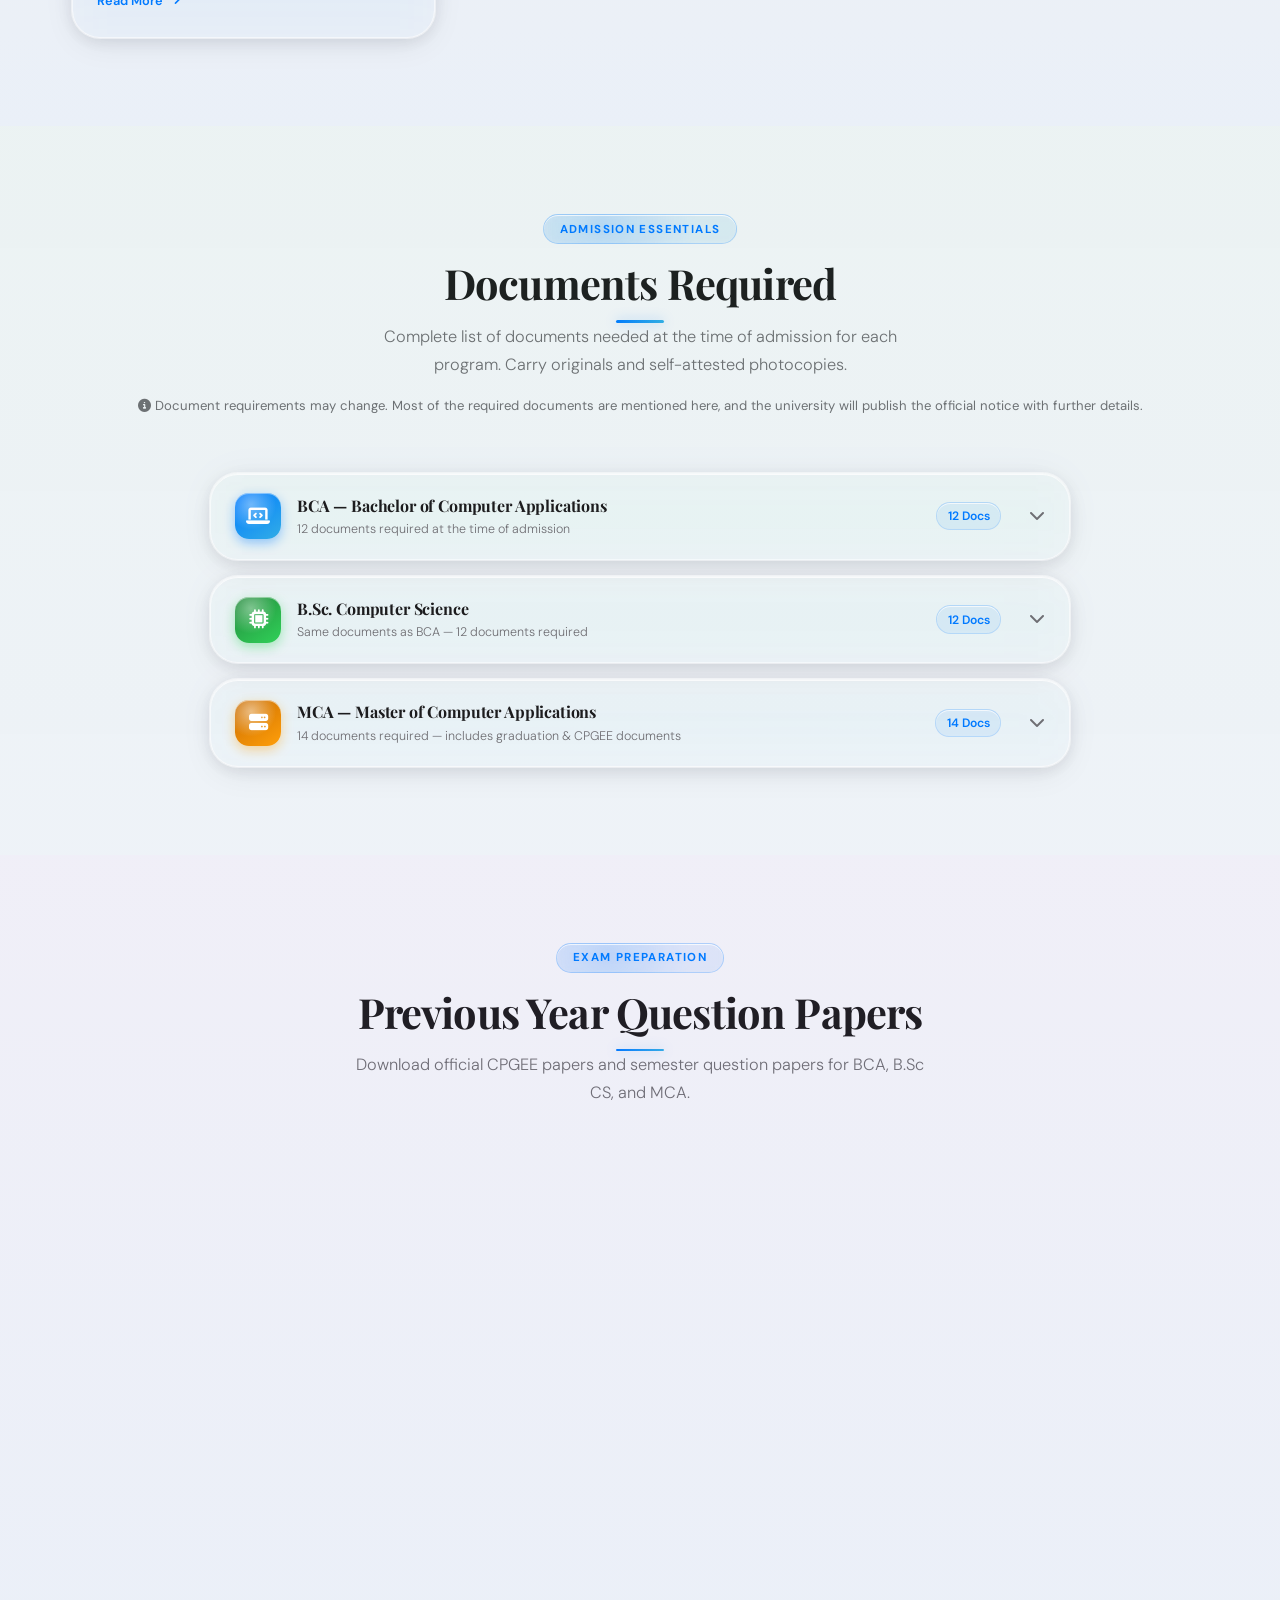
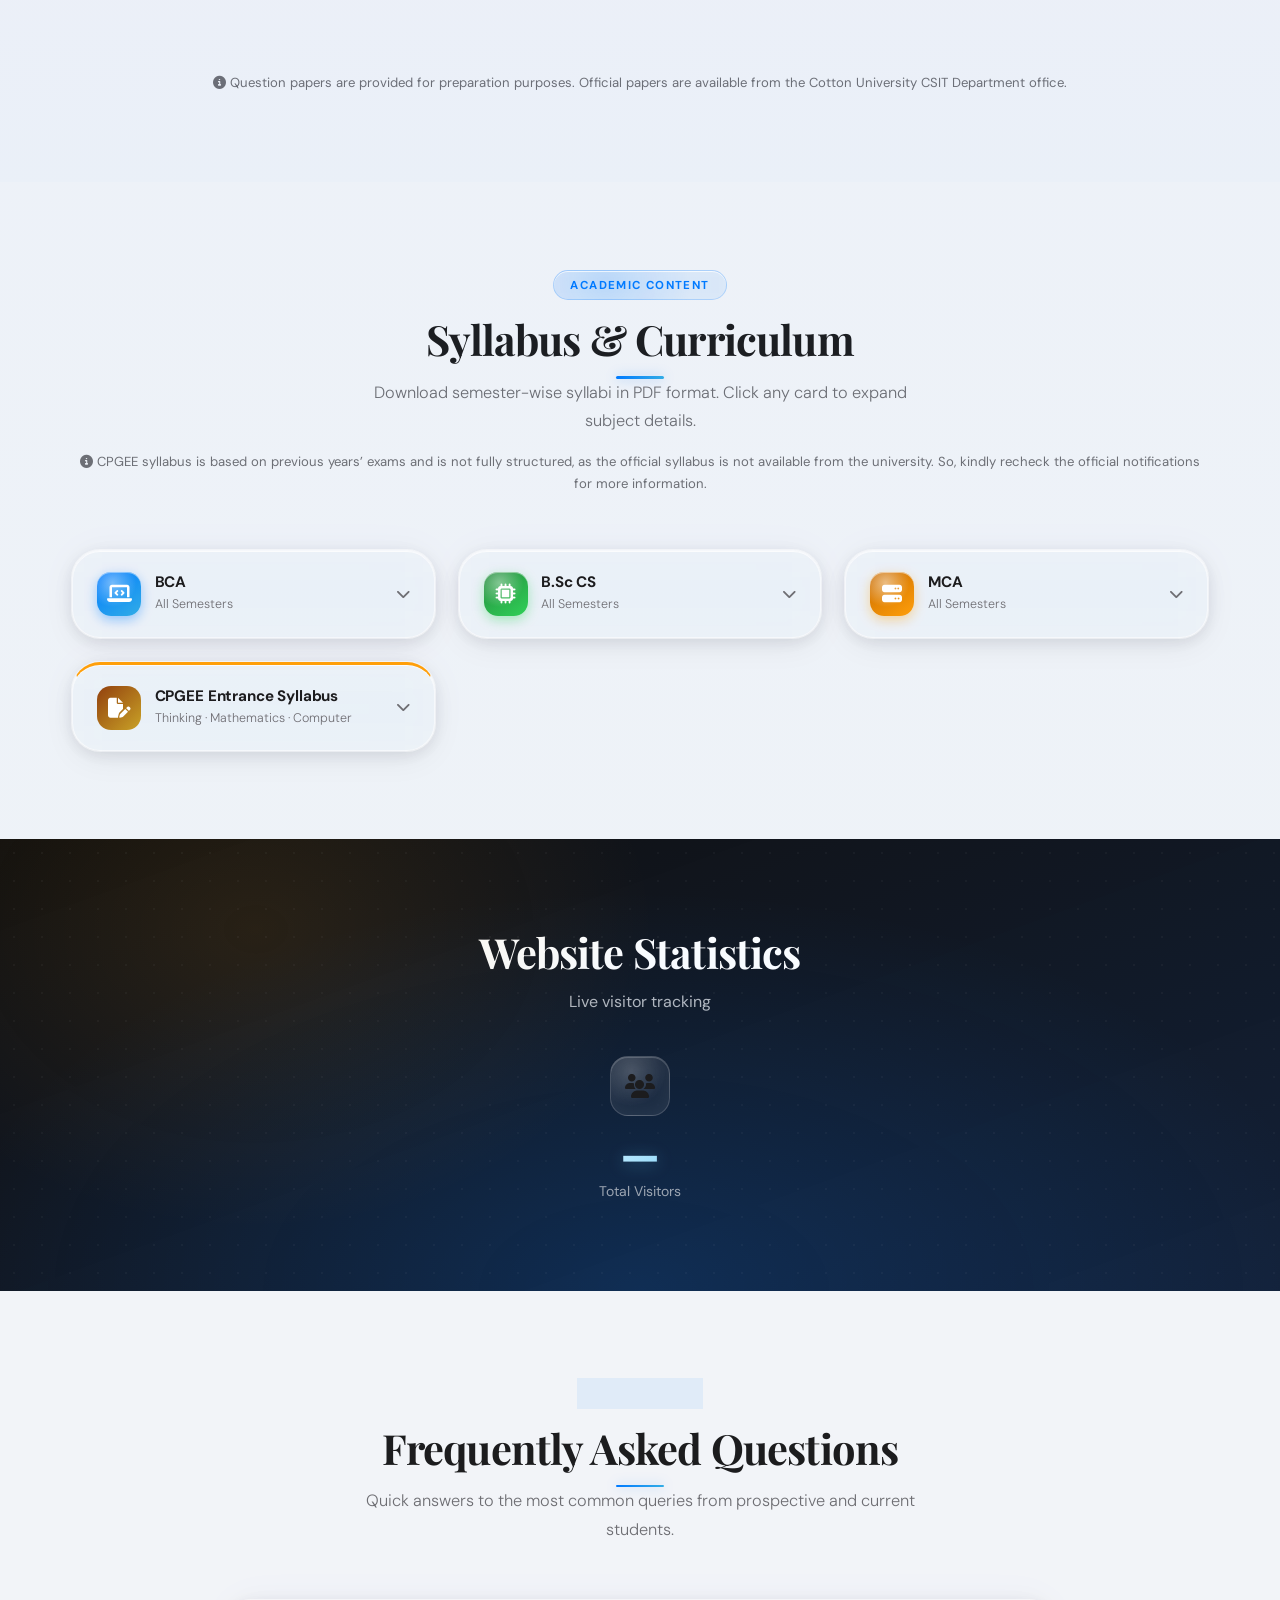
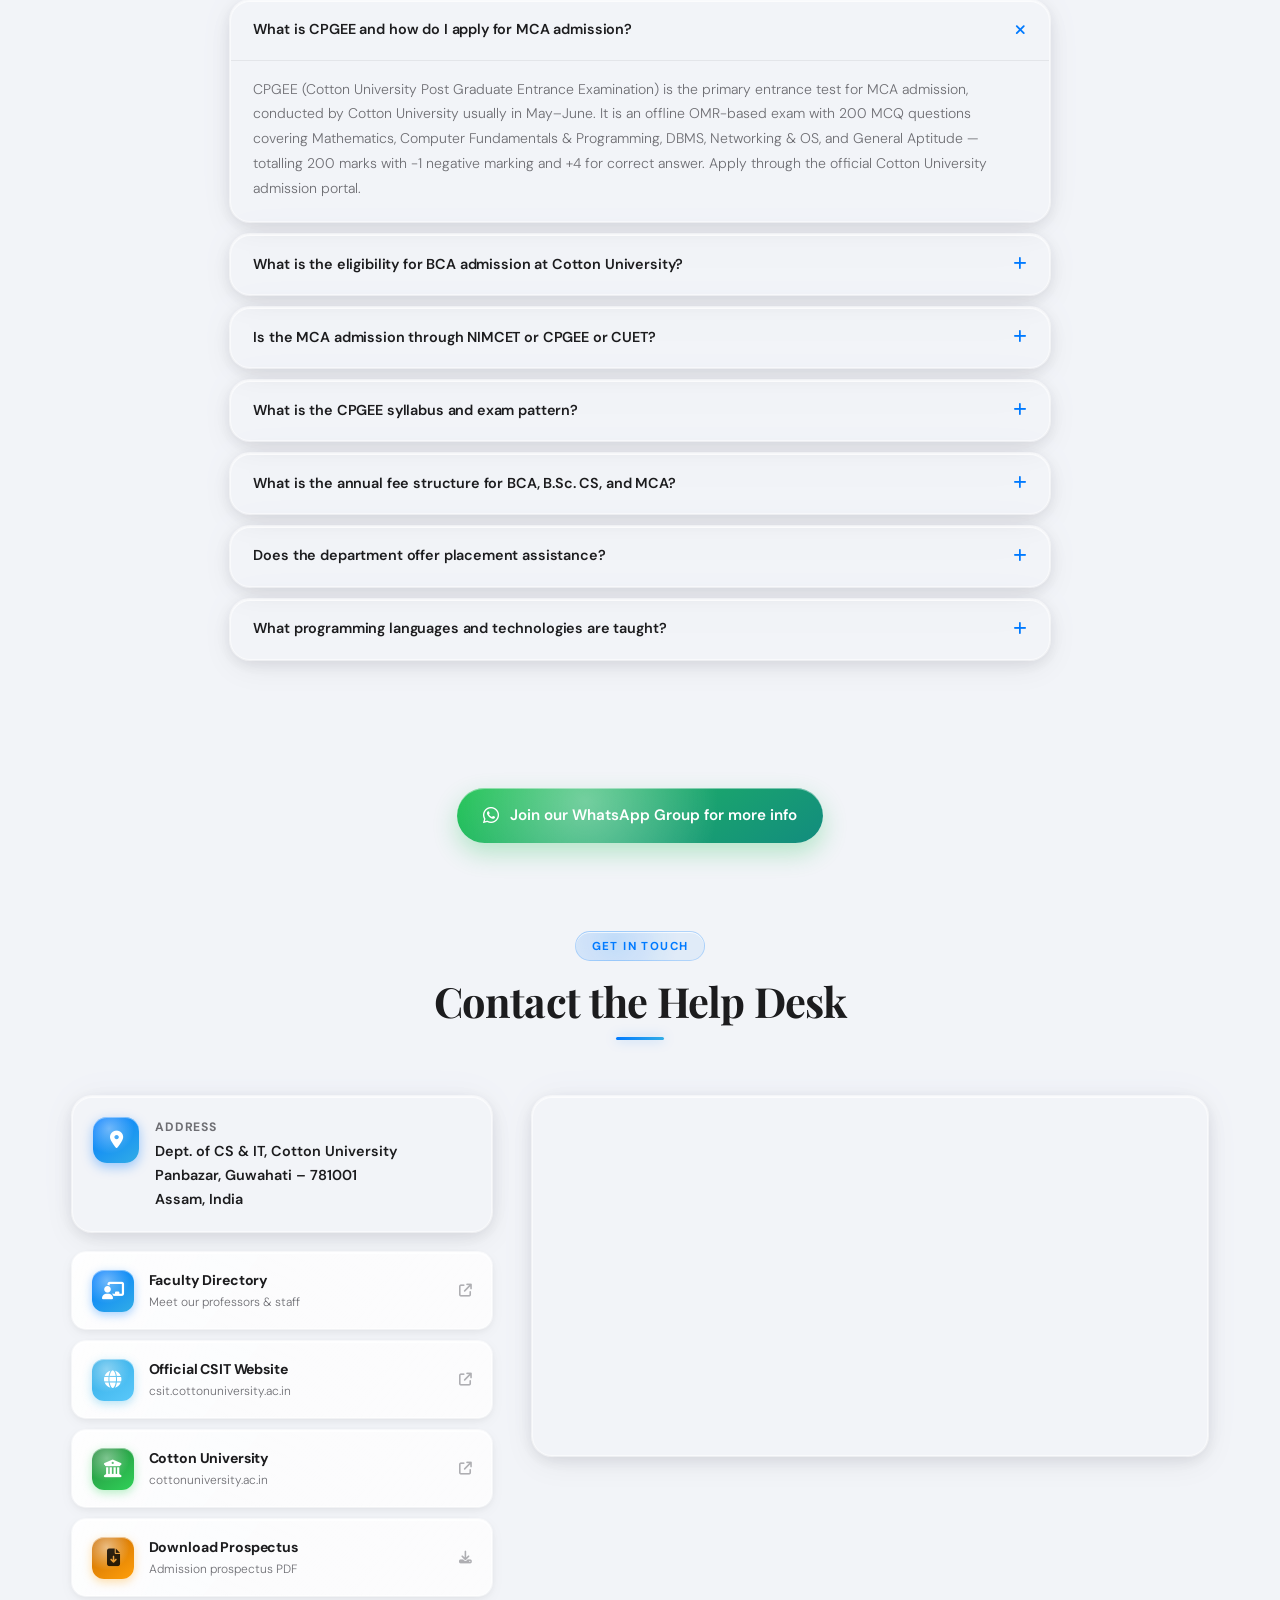
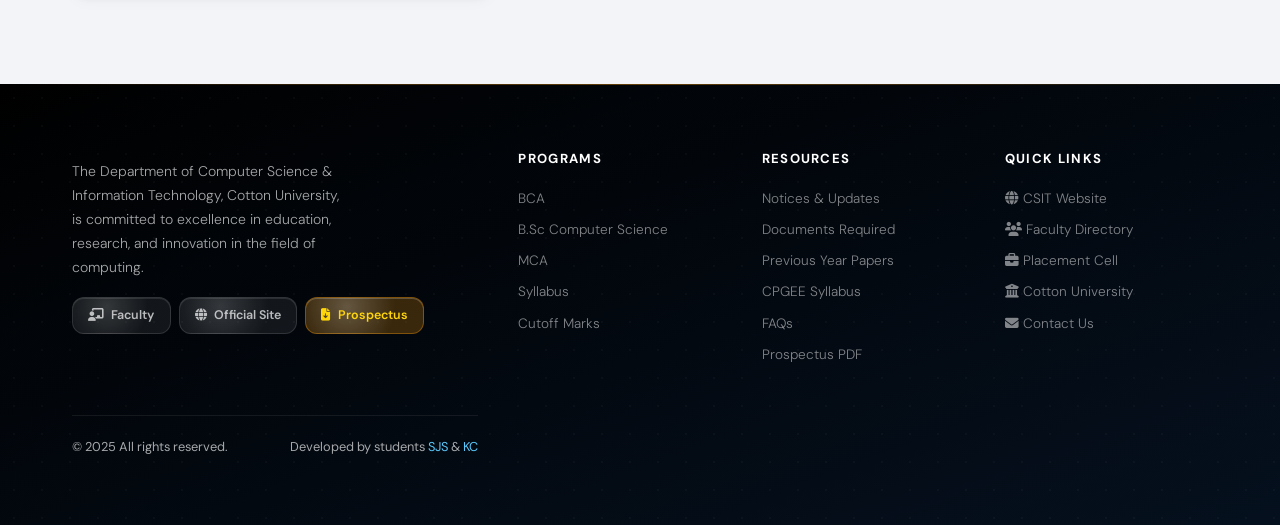
==== commit f16b51ca: "Update index.html" ====
--- a/index.html
+++ b/index.html
@@ -413,6 +413,24 @@
               web technologies, networking, and software engineering.
             </p>
           </div>
+
+          <div class="lab-image-card">
+            <img src="lab.jpg" alt="CSIT Computer Lab, Cotton University" />
+            <div class="lab-image-overlay"></div>
+            <span class="lab-image-badge">
+              <i class="fa-solid fa-desktop"></i> Our Lab
+            </span>
+            <div class="lab-image-caption">
+              <div class="lab-image-caption-icon">
+                <i class="fa-solid fa-laptop-code"></i>
+              </div>
+              <div class="lab-image-caption-text">
+                <strong>CSIT Computer Laboratory</strong>
+                <span>Cotton University, Guwahati</span>
+              </div>
+            </div>
+          </div>
+
         </div><!-- /.course-details -->
 
       </div><!-- /.course-grid -->
@@ -480,6 +498,24 @@
               research or industry.
             </p>
           </div>
+
+          <div class="lab-image-card">
+            <img src="lab.jpg" alt="CSIT Computer Lab, Cotton University" />
+            <div class="lab-image-overlay"></div>
+            <span class="lab-image-badge">
+              <i class="fa-solid fa-desktop"></i> Our Lab
+            </span>
+            <div class="lab-image-caption">
+              <div class="lab-image-caption-icon">
+                <i class="fa-solid fa-laptop-code"></i>
+              </div>
+              <div class="lab-image-caption-text">
+                <strong>CSIT Computer Laboratory</strong>
+                <span>Cotton University, Guwahati</span>
+              </div>
+            </div>
+          </div>
+
         </div><!-- /.course-details -->
 
       </div><!-- /.course-grid -->
@@ -578,10 +614,24 @@
 
           </div>
 
+          <div class="lab-image-card">
+            <img src="lab.jpg" alt="CSIT Computer Lab, Cotton University" />
+            <div class="lab-image-overlay"></div>
+            <span class="lab-image-badge">
+              <i class="fa-solid fa-desktop"></i> Our Lab
+            </span>
+            <div class="lab-image-caption">
+              <div class="lab-image-caption-icon">
+                <i class="fa-solid fa-laptop-code"></i>
+              </div>
+              <div class="lab-image-caption-text">
+                <strong>CSIT Computer Laboratory</strong>
+                <span>Cotton University, Guwahati</span>
+              </div>
+            </div>
+          </div>
+
         </div><!-- /.course-details -->
-
-      </div><!-- /.course-grid -->
-    </div><!-- /#panel-mca -->
 
   </div><!-- /.container -->
 </section>
--- a/style.css
+++ b/style.css
@@ -1236,6 +1236,88 @@
 [data-theme="dark"] .course-info-card { background: var(--shimmer), var(--refract-blue), rgba(28,28,30,0.78); }
 [data-theme="dark"] .cic-header { background: linear-gradient(145deg, rgba(0,0,0,.90) 0%, rgba(0,10,30,.94) 100%); }
 [data-theme="dark"] .info-row .value { color: var(--text); }
+
+/* ── Lab image card ── */
+.lab-image-card {
+  position: relative;
+  border-radius: var(--radius-xl);
+  overflow: hidden;
+  box-shadow: var(--shadow-glass-lg);
+  border: 1px solid var(--chrome-border);
+  transition: transform var(--t-spring), box-shadow var(--t);
+  min-height: 220px;
+  cursor: default;
+}
+.lab-image-card:hover {
+  transform: translateY(-4px);
+  box-shadow: var(--shadow-glass-xl);
+}
+.lab-image-card img {
+  width: 100%;
+  height: 220px;
+  object-fit: cover;
+  display: block;
+  filter: brightness(0.78) saturate(1.1);
+  transition: filter var(--t), transform .55s ease;
+}
+.lab-image-card:hover img {
+  filter: brightness(0.88) saturate(1.2);
+  transform: scale(1.03);
+}
+.lab-image-overlay {
+  position: absolute;
+  inset: 0;
+  background: linear-gradient(
+    180deg,
+    transparent 35%,
+    rgba(0, 10, 30, 0.55) 65%,
+    rgba(0, 10, 30, 0.82) 100%
+  );
+  pointer-events: none;
+}
+.lab-image-caption {
+  position: absolute;
+  bottom: 0;
+  left: 0;
+  right: 0;
+  padding: 1.1rem 1.4rem;
+  display: flex;
+  align-items: flex-end;
+  gap: .75rem;
+  z-index: 1;
+}
+.lab-image-caption-icon {
+  width: 36px; height: 36px; flex-shrink: 0;
+  border-radius: 10px;
+  background: radial-gradient(circle at 35% 25%, rgba(255,255,255,0.30), transparent 55%),
+              linear-gradient(145deg, var(--apple-blue), var(--apple-teal));
+  display: flex; align-items: center; justify-content: center;
+  font-size: .95rem; color: #fff;
+  box-shadow: 0 1px 0 rgba(255,255,255,0.38) inset, 0 4px 12px rgba(0,122,255,0.40);
+}
+.lab-image-caption-text {
+  display: flex; flex-direction: column; gap: .15rem;
+}
+.lab-image-caption-text strong {
+  font-size: .88rem; font-weight: 700; color: #fff; letter-spacing: -.01em; line-height: 1.2;
+}
+.lab-image-caption-text span {
+  font-size: .74rem; color: rgba(255,255,255,0.60); font-weight: 300;
+}
+.lab-image-badge {
+  position: absolute;
+  top: .9rem; right: .9rem;
+  display: inline-flex; align-items: center; gap: .35rem;
+  padding: .28rem .75rem;
+  border-radius: 999px;
+  font-size: .70rem; font-weight: 700; letter-spacing: .05em; text-transform: uppercase;
+  color: #fff;
+  background: radial-gradient(circle at 35% 25%, rgba(255,255,255,0.28), transparent 55%),
+              linear-gradient(145deg, var(--apple-blue), var(--apple-teal));
+  border: 1px solid rgba(255,255,255,0.22);
+  box-shadow: 0 1px 0 rgba(255,255,255,0.35) inset, 0 4px 12px rgba(0,122,255,0.30);
+  z-index: 1;
+}
 
 /* ── Course responsive ── */
 @media (max-width: 1200px) { .course-grid { grid-template-columns: 290px 1fr; } }
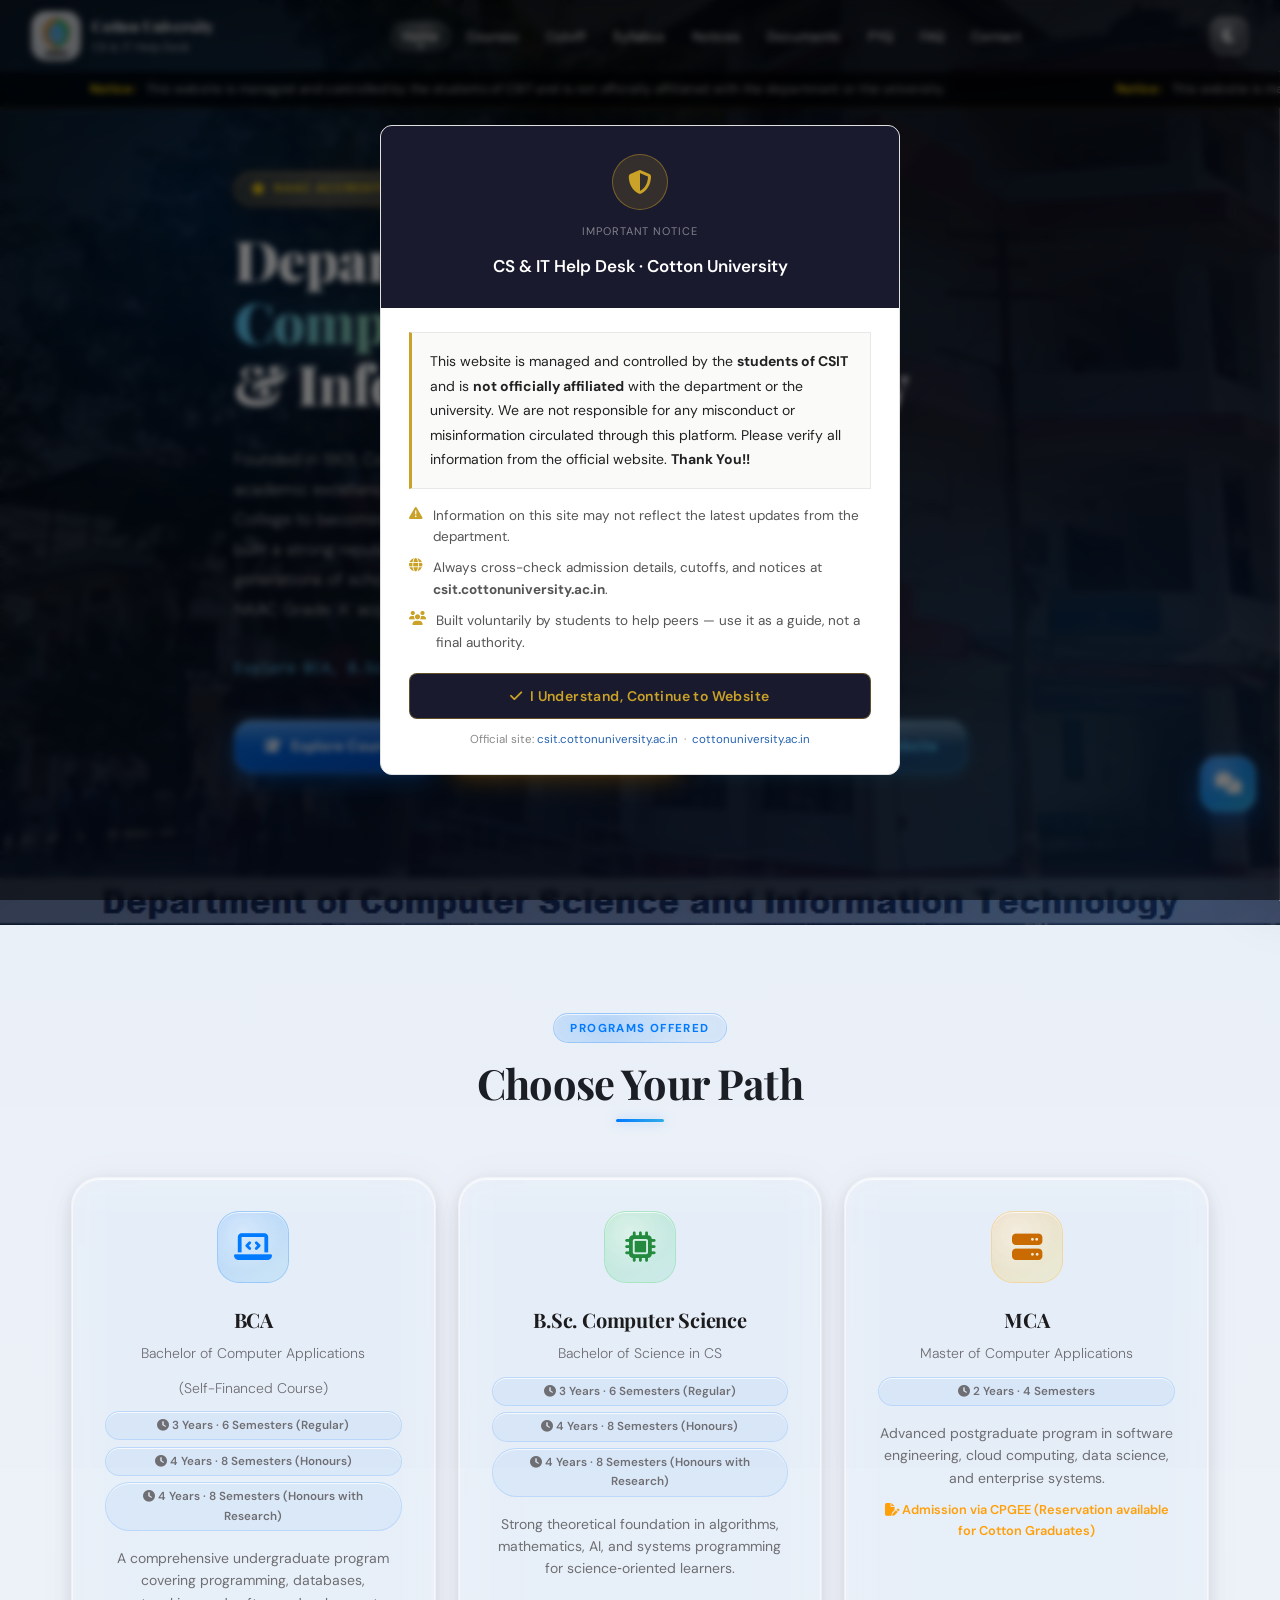
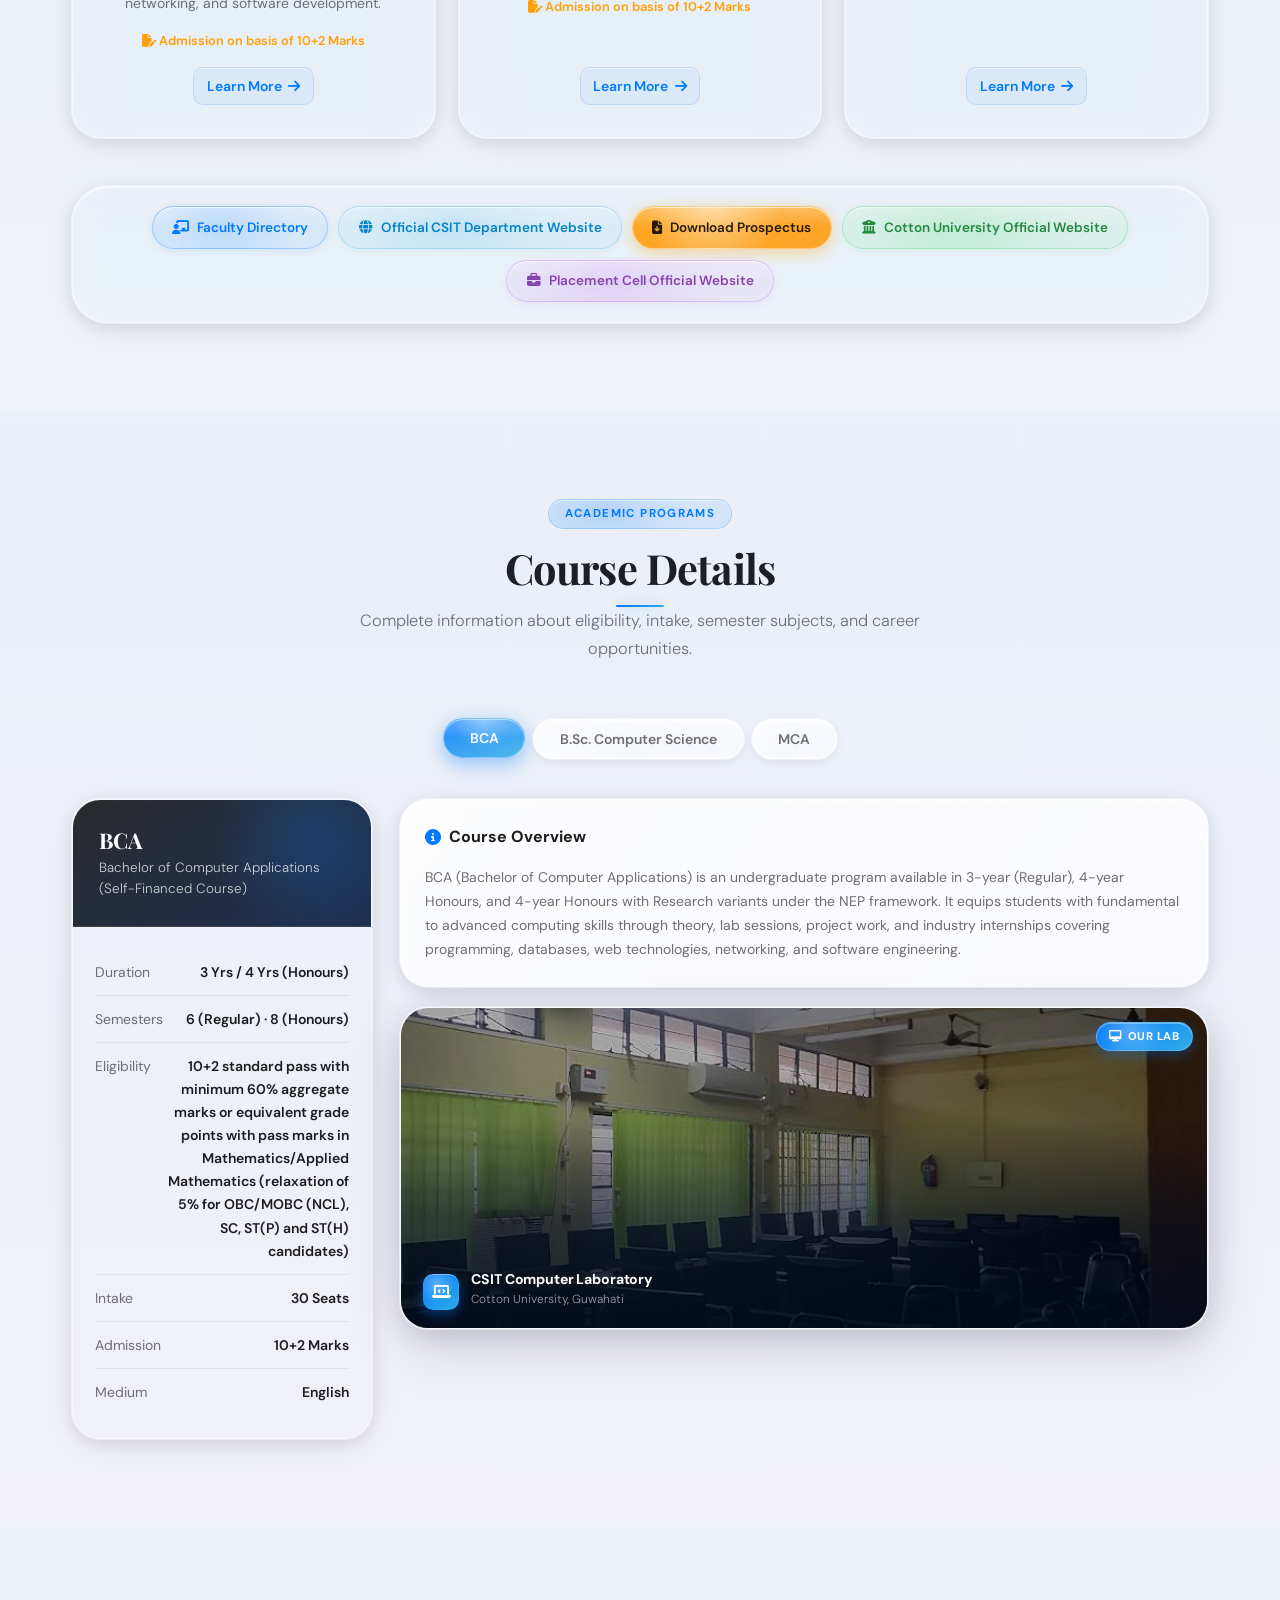
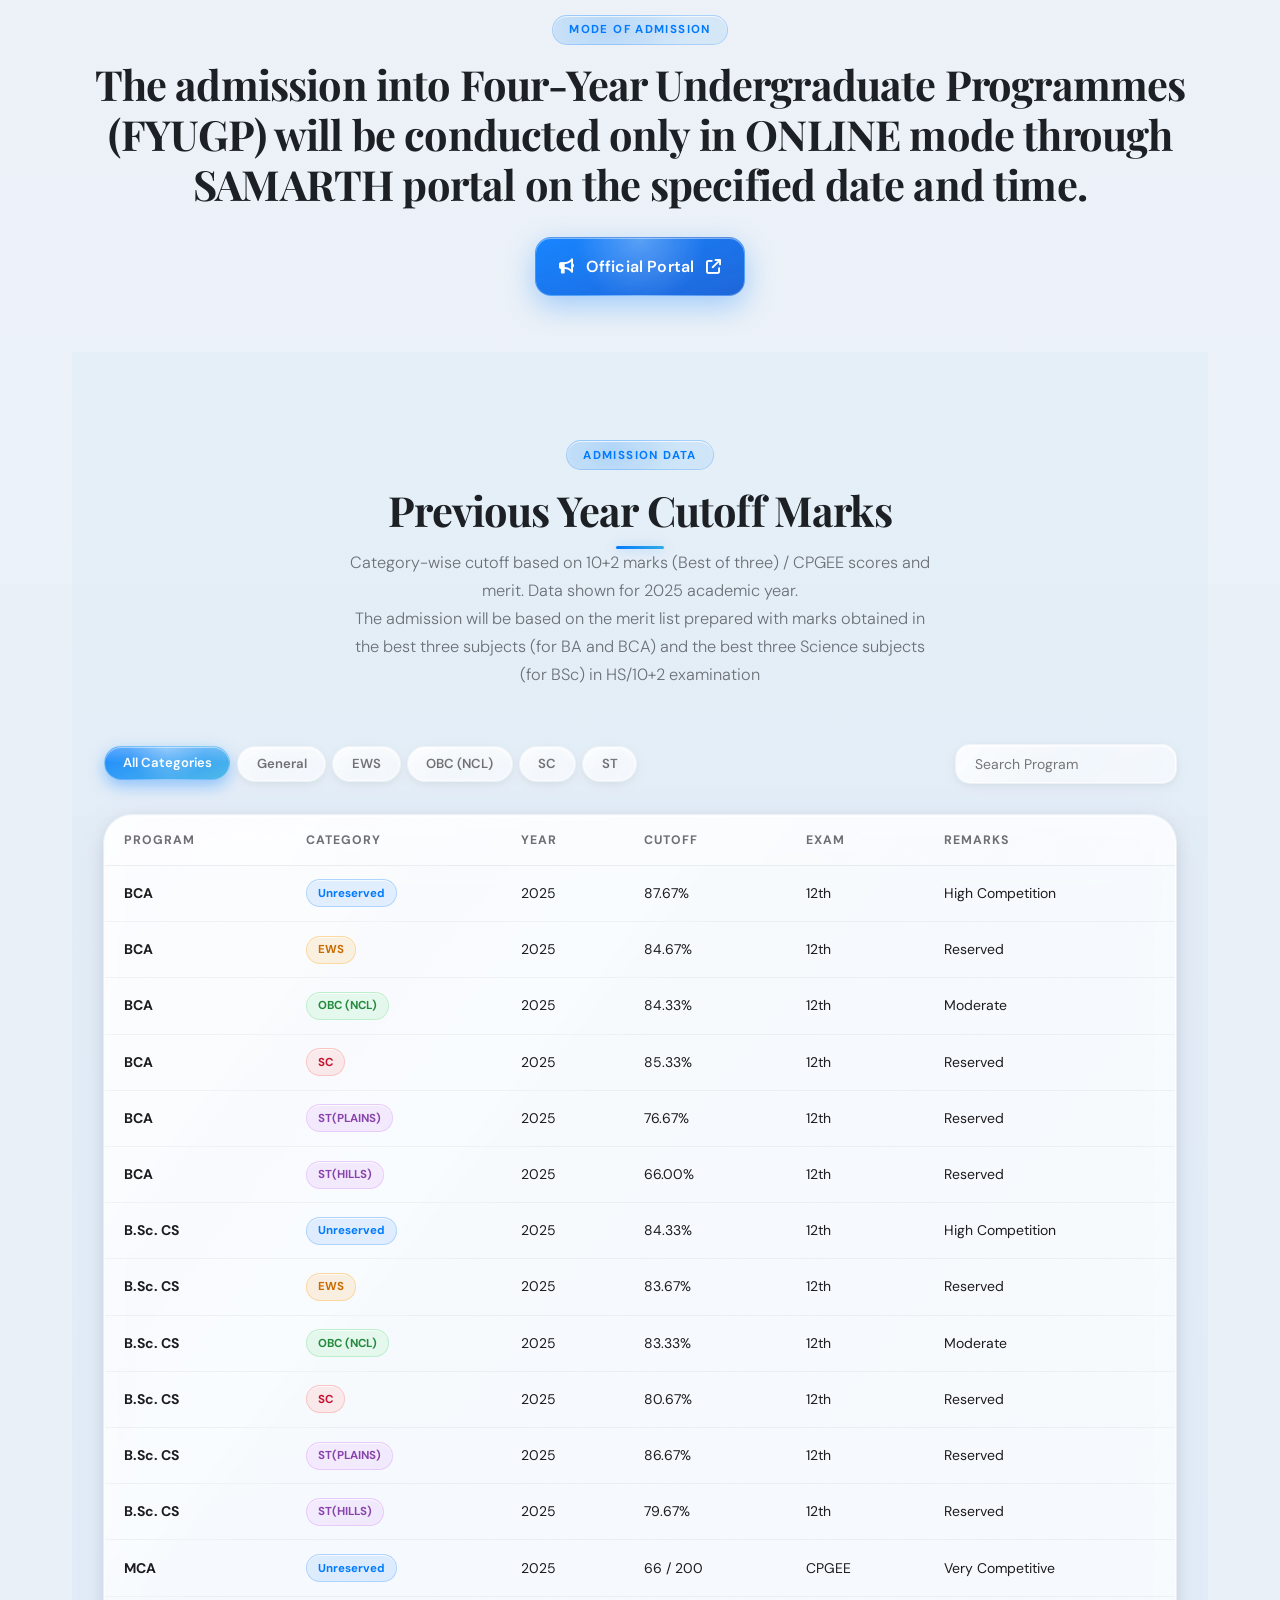
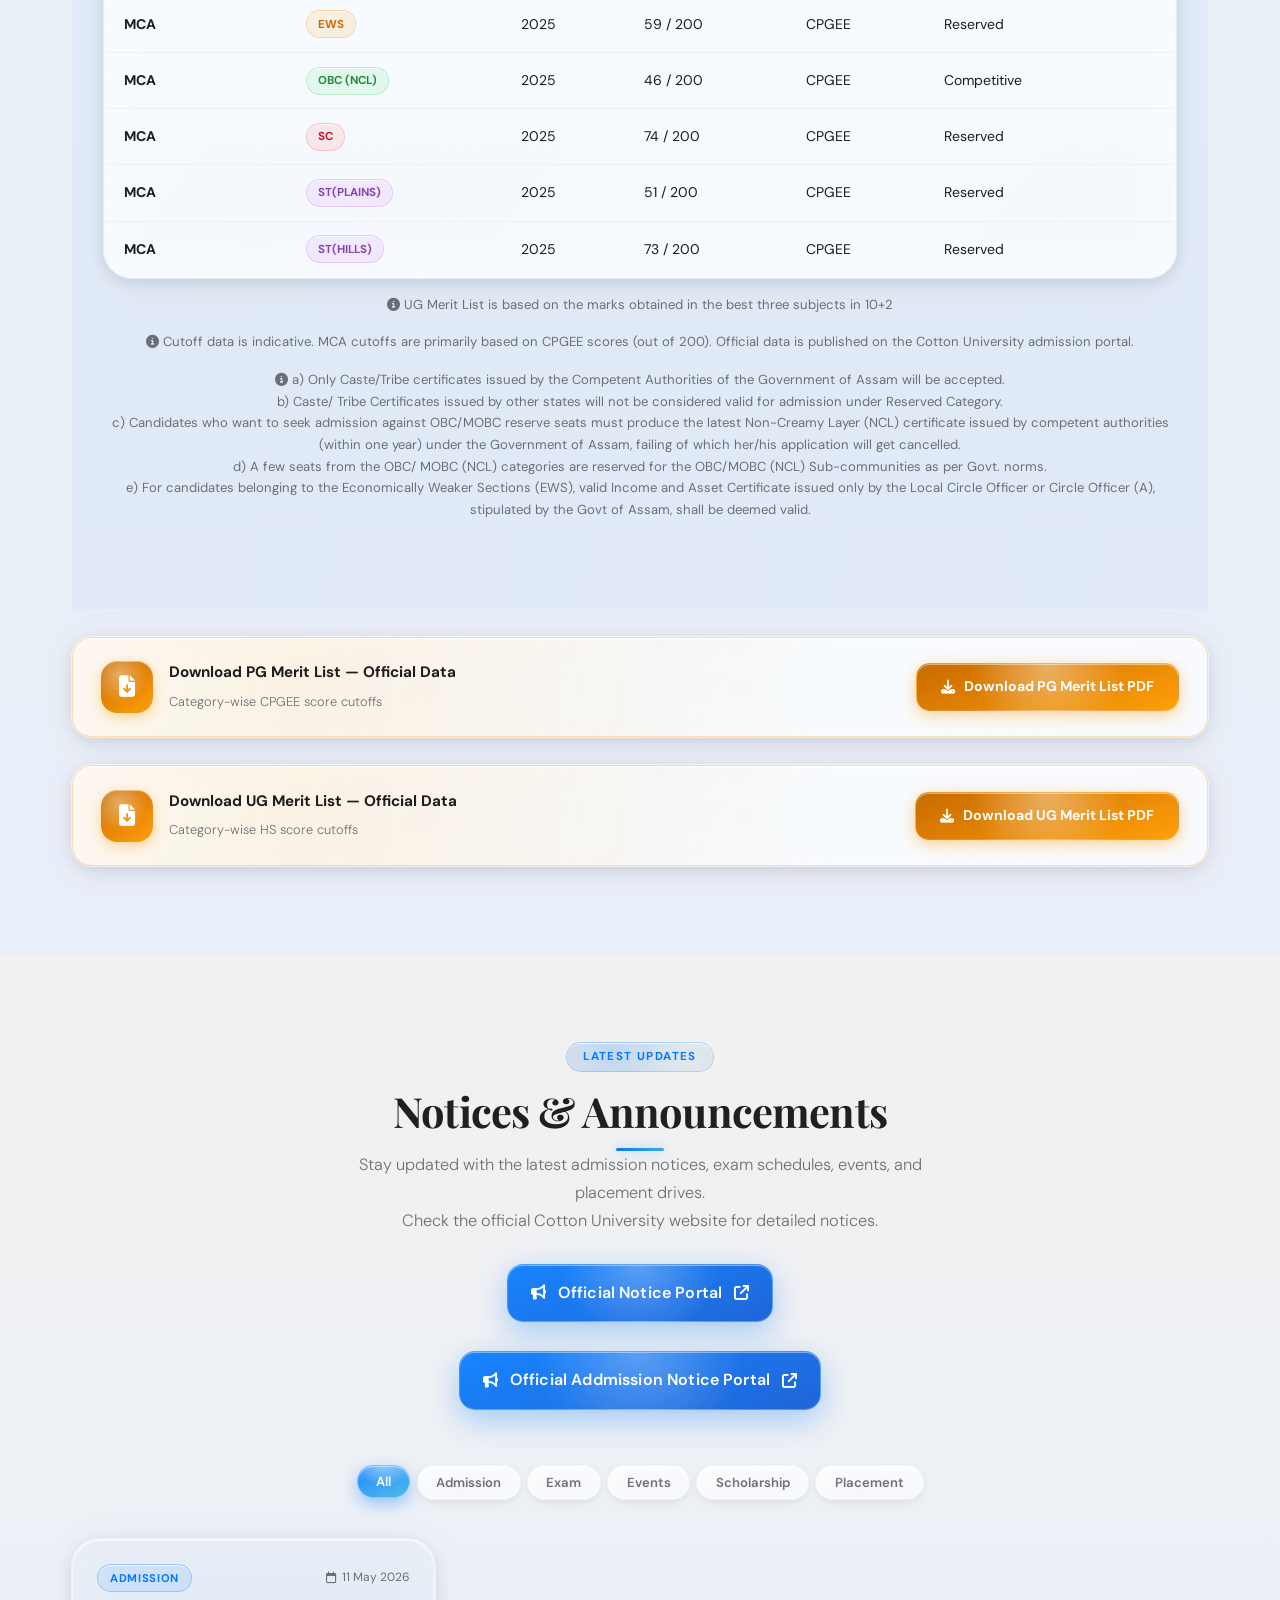
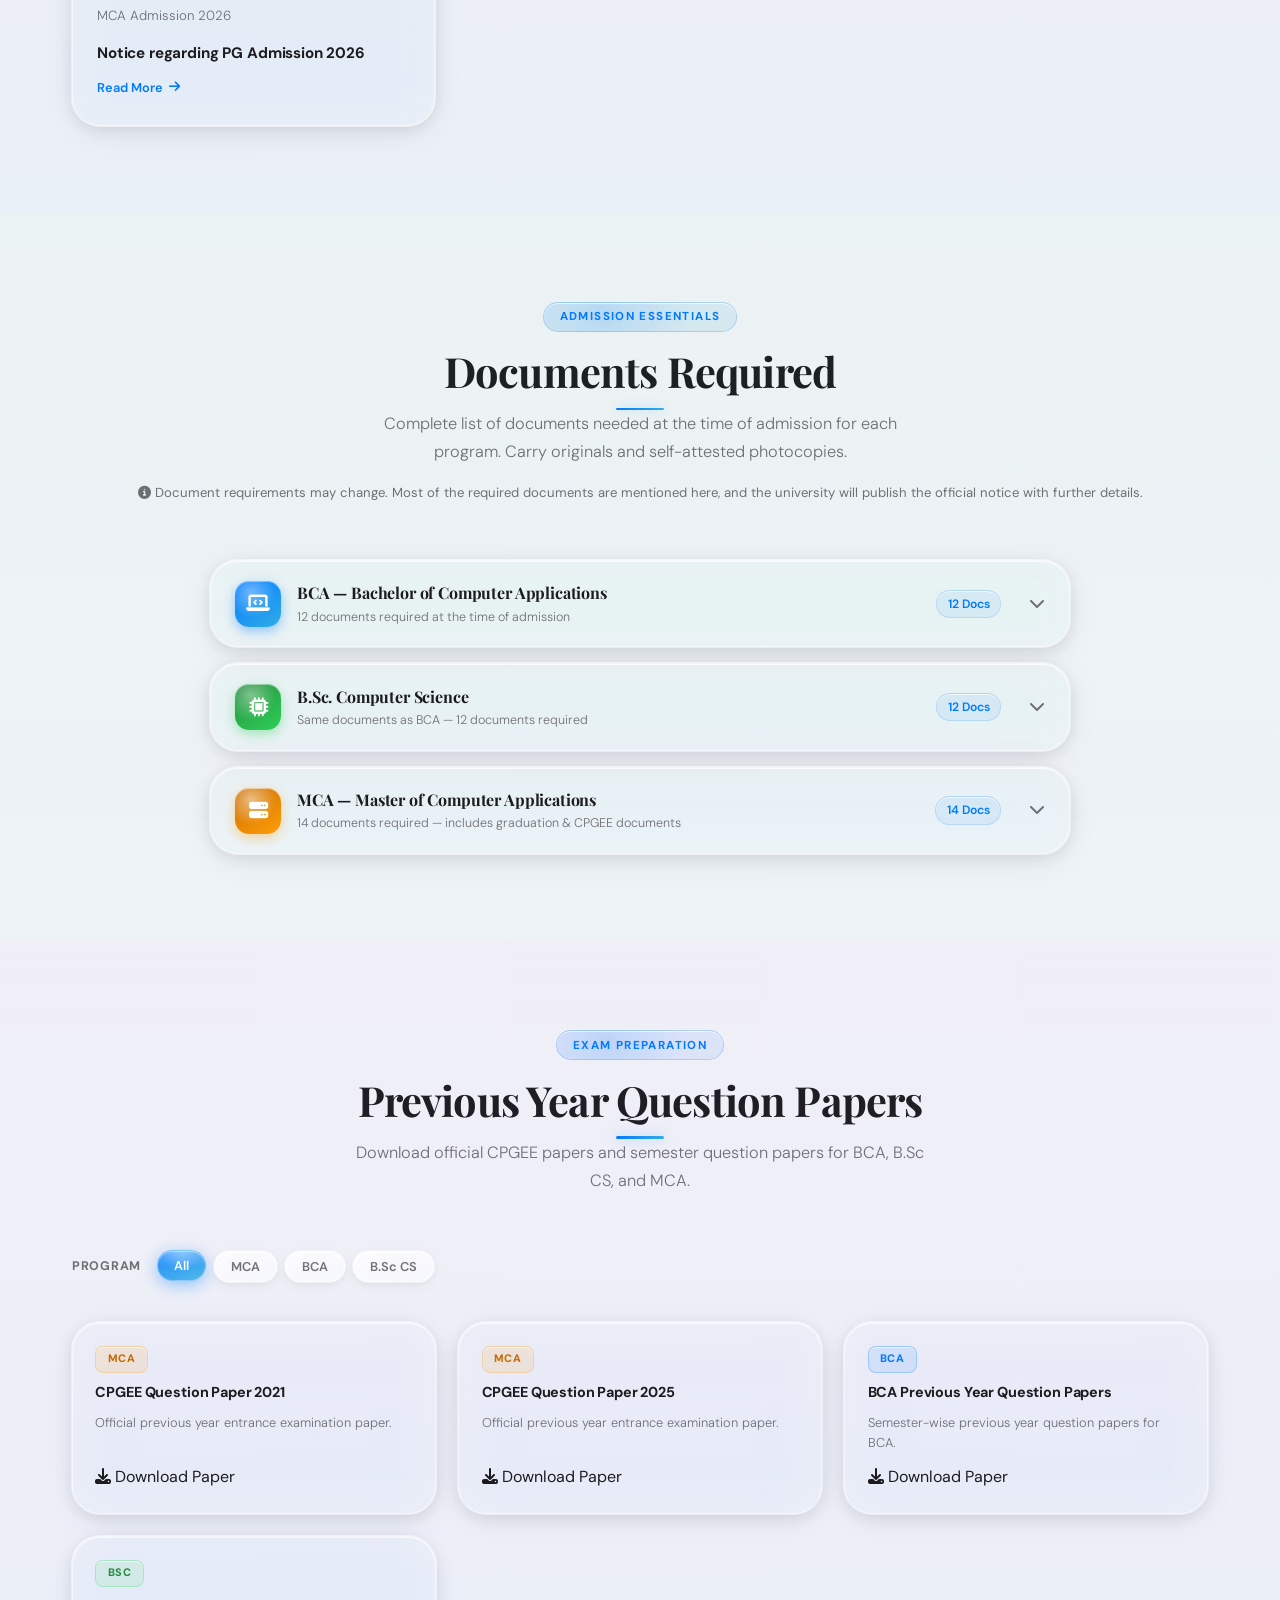
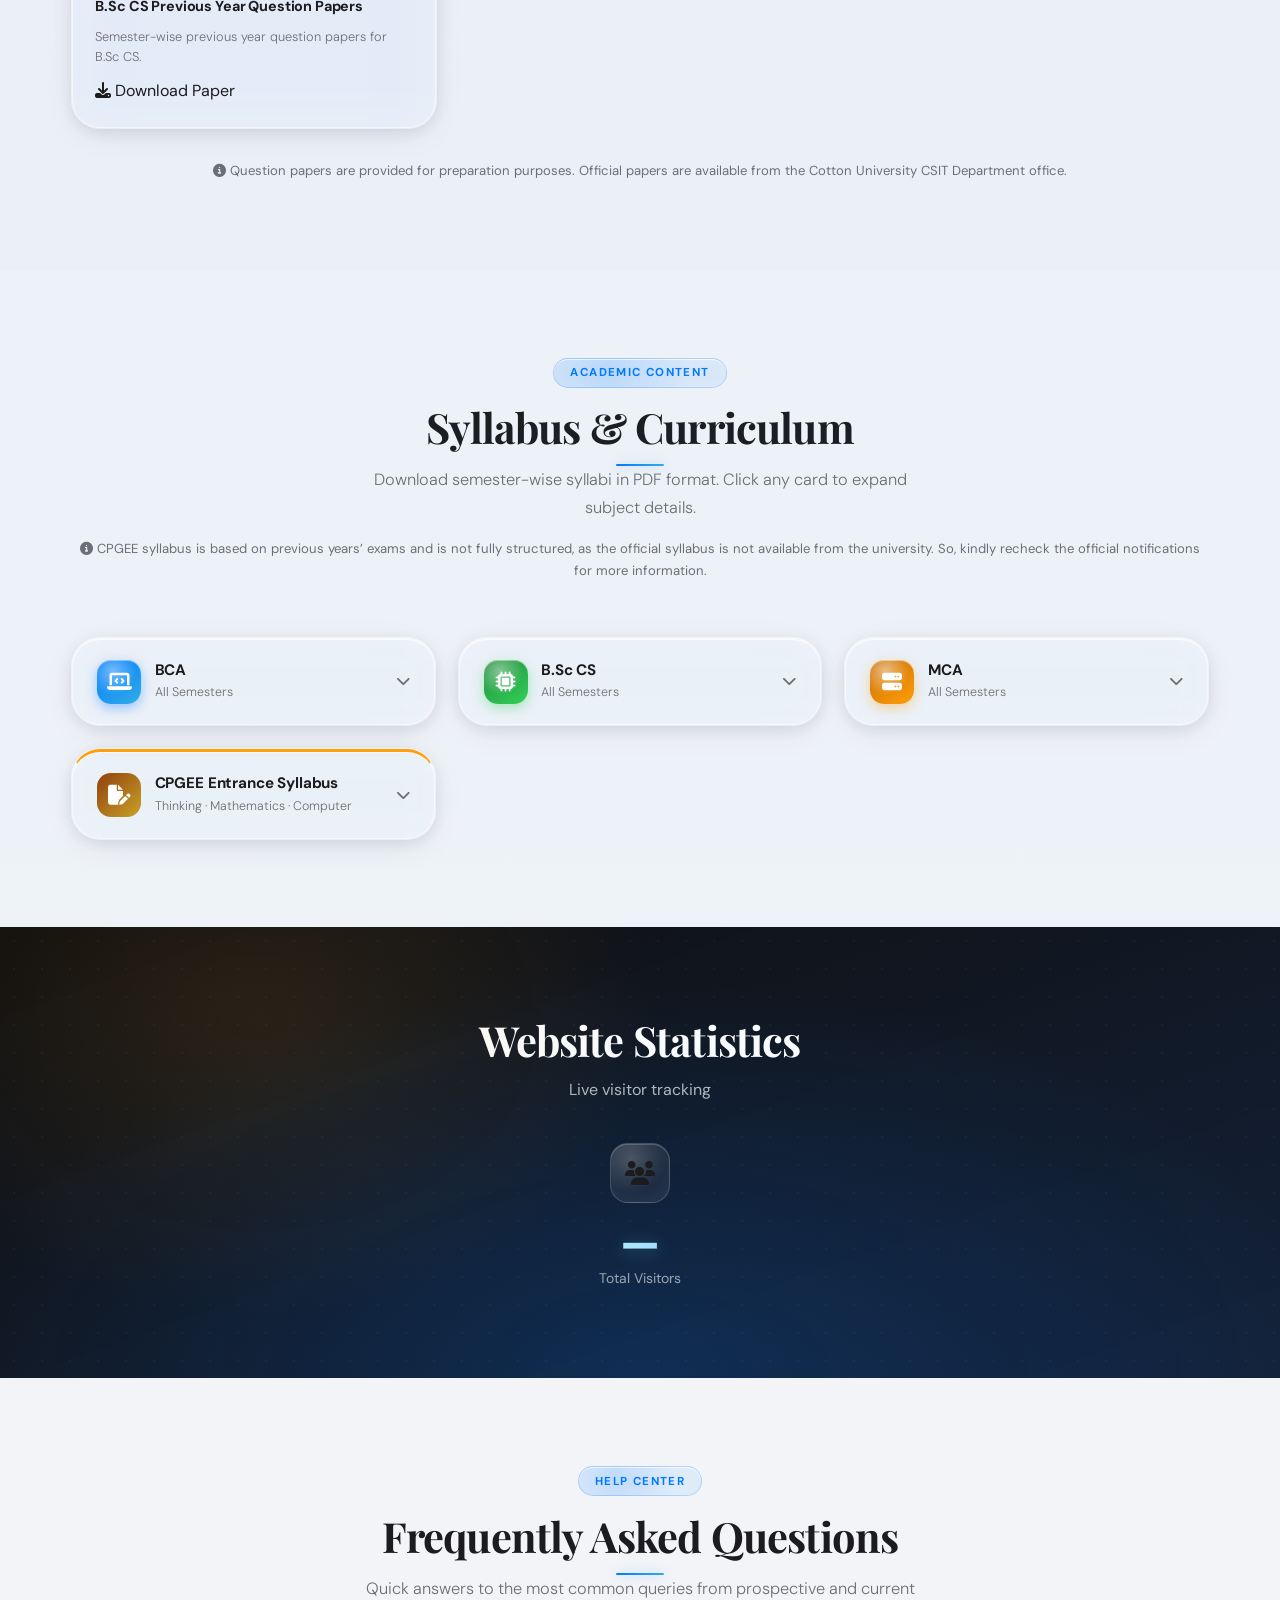
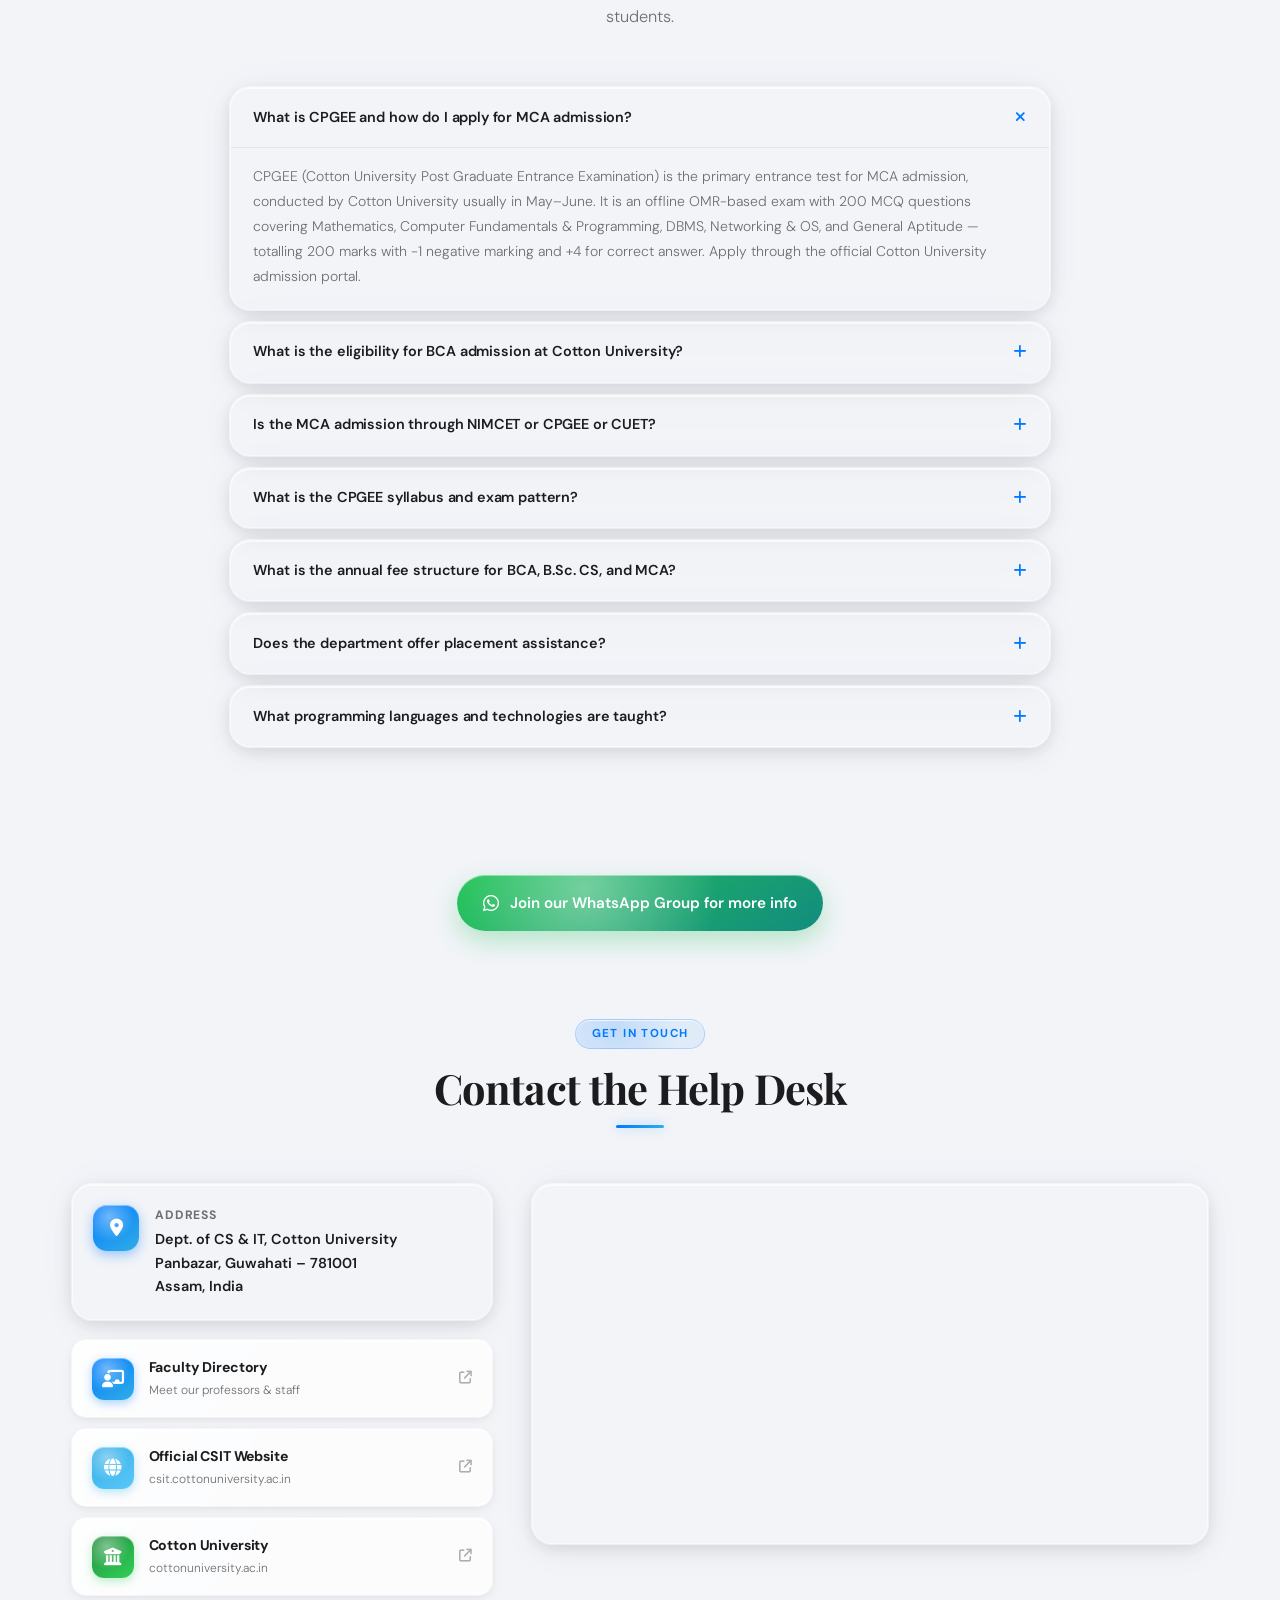
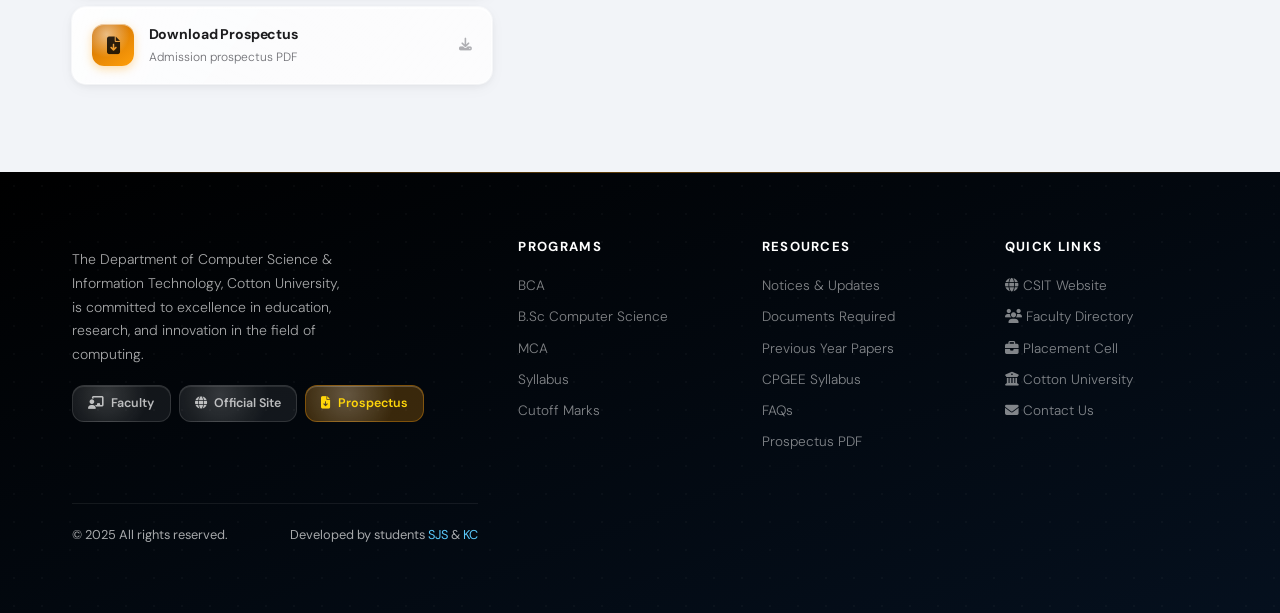
==== commit abf0998b: "Update index.html" ====
--- a/index.html
+++ b/index.html
@@ -1020,6 +1020,20 @@
           <i class="fa-solid fa-arrow-up-right-from-square"></i>
         </a>
       </div>
+
+       <!-- Official Admsiion Button -->
+      <div class="official-notice-btn-wrapper">
+        <a href="https://admissions.cottonuniversity.ac.in/"
+           target="_blank"
+           rel="noopener"
+           class="official-notice-btn">
+          
+          <i class="fa-solid fa-bullhorn"></i>
+          <span>Official Addmission Notice Portal</span>
+
+          <i class="fa-solid fa-arrow-up-right-from-square"></i>
+        </a>
+      </div>
     </div>
 
     <!-- Filters -->
@@ -1513,7 +1527,7 @@
       <div class="faq-item reveal" style="transition-delay:.15s">
         <div class="faq-q">What is the CPGEE syllabus and exam pattern? <i class="fa-solid fa-plus"></i></div>
         <div class="faq-a">
-          <p>CPGEE has 5 sections: (A) Mathematics — 50 marks covering calculus, algebra, probability; (B) Computer Fundamentals &amp; Programming — 60 marks covering C, data structures, algorithms; (C) DBMS — 30 marks covering SQL, normalization, transactions; (D) Networking &amp; OS — 30 marks covering TCP/IP, process management; (E) General Aptitude — 30 marks covering reasoning &amp; verbal ability. Total: 200 marks, 200 MCQs, 2 hours, offline OMR mode, −1 negative marking.</p>
+          <p>CPGEE has 5 sections: (A) Mathematics — 50 marks covering calculus, algebra, probability; (B) Computer Fundamentals &amp; Programming — 60 marks covering C, data structures, algorithms; (C) DBMS — 30 marks covering SQL, normalization, transactions; (D) Networking &amp; OS — 30 marks covering TCP/IP, process management; (E) General Aptitude — 30 marks covering reasoning &amp; verbal ability. Total: 200 marks, 200 MCQs, 1.5 hours, offline OMR mode, −1 negative marking.</p>
         </div>
       </div>
 
--- a/style.css
+++ b/style.css
@@ -1245,7 +1245,7 @@
   box-shadow: var(--shadow-glass-lg);
   border: 1px solid var(--chrome-border);
   transition: transform var(--t-spring), box-shadow var(--t);
-  min-height: 220px;
+  min-height: 320px;
   cursor: default;
 }
 .lab-image-card:hover {
@@ -1254,7 +1254,7 @@
 }
 .lab-image-card img {
   width: 100%;
-  height: 220px;
+  height: 320px;
   object-fit: cover;
   display: block;
   filter: brightness(0.78) saturate(1.1);
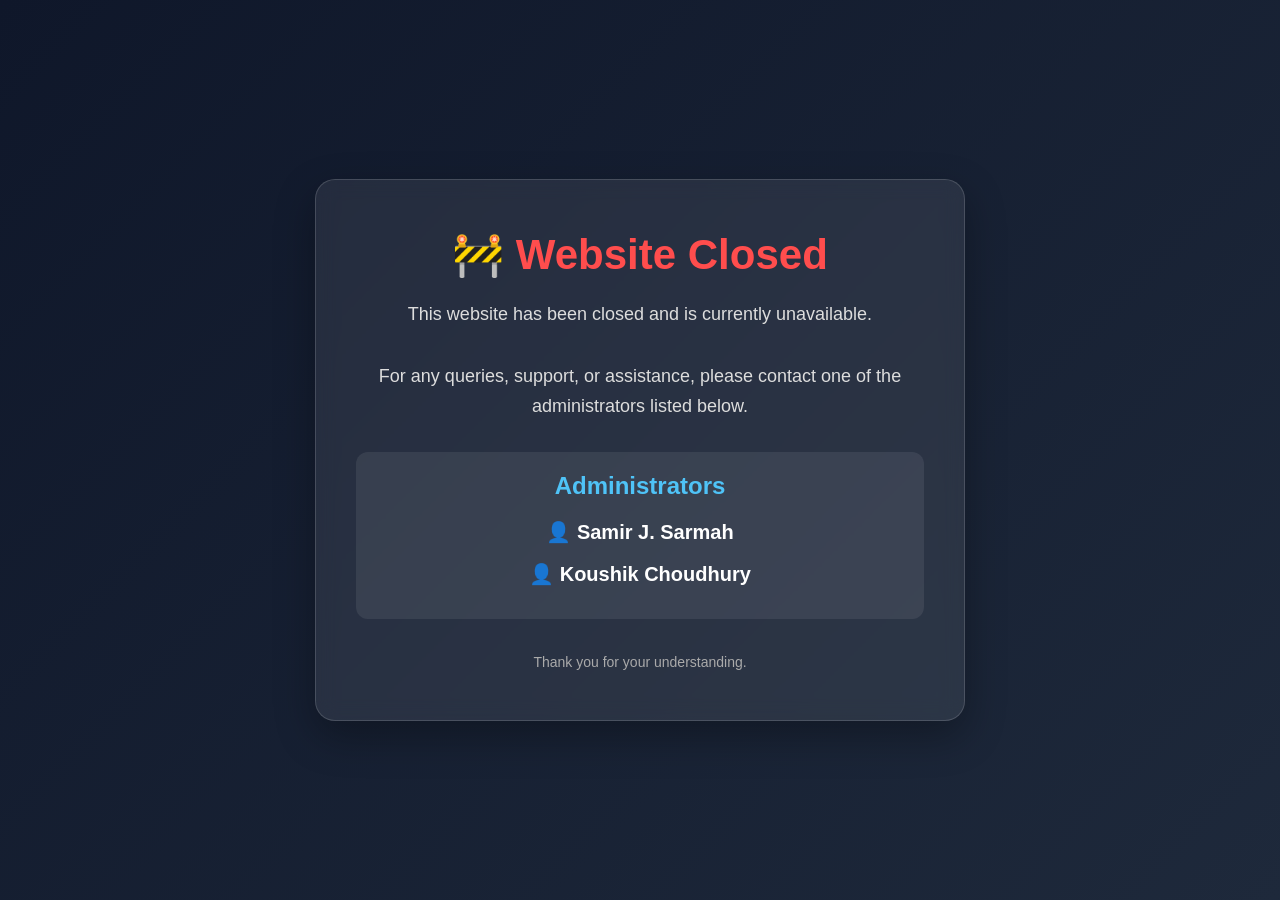
==== commit f7f1730c: "Update index.html" ====
--- a/index.html
+++ b/index.html
@@ -1,1777 +1,116 @@
 <!DOCTYPE html>
-<html lang="en" data-theme="light">
+<html lang="en">
+<head>
+    <meta charset="UTF-8">
+    <meta name="viewport" content="width=device-width, initial-scale=1.0">
+    <title>Website Closed</title>
 
-<head>
-  <meta charset="UTF-8" />
-  <meta name="viewport" content="width=device-width, initial-scale=1.0" />
-  <meta name="description" content="Official Help Desk of the Department of Computer Science & Information Technology, Cotton University, Guwahati, Assam." />
-  <meta name="keywords" content="Cotton University, CS IT Help Desk, BCA, BSc Computer Science, MCA, CPGEE, Guwahati, Assam" />
-  <meta name="author" content="Cotton University CSIT Department" />
-  <title>CS &amp; IT Help Desk | Cotton University</title>
+    <style>
+        *{
+            margin:0;
+            padding:0;
+            box-sizing:border-box;
+            font-family:Arial, Helvetica, sans-serif;
+        }
 
-  <!-- Favicon -->
-  <link rel="icon" type="image/png" href="logo.png">
-  <!-- Google Fonts -->
-  <link rel="preconnect" href="https://fonts.googleapis.com" />
-  <link rel="preconnect" href="https://fonts.gstatic.com" crossorigin />
-  <link href="https://fonts.googleapis.com/css2?family=Playfair+Display:wght@700;900&family=DM+Sans:wght@300;400;500;600;700&family=JetBrains+Mono:wght@400;600&display=swap" rel="stylesheet" />
-  <!-- Font Awesome 6 -->
-  <link rel="stylesheet" href="https://cdnjs.cloudflare.com/ajax/libs/font-awesome/6.5.0/css/all.min.css" />
-  <!-- Custom CSS -->
-  <link rel="stylesheet" href="style.css" />
+        body{
+            height:100vh;
+            display:flex;
+            justify-content:center;
+            align-items:center;
+            background:linear-gradient(135deg,#0f172a,#1e293b);
+            color:#fff;
+        }
+
+        .container{
+            max-width:650px;
+            width:90%;
+            text-align:center;
+            background:rgba(255,255,255,0.08);
+            backdrop-filter:blur(10px);
+            padding:50px 40px;
+            border-radius:20px;
+            border:1px solid rgba(255,255,255,0.15);
+            box-shadow:0 15px 40px rgba(0,0,0,.3);
+        }
+
+        h1{
+            font-size:42px;
+            color:#ff4d4d;
+            margin-bottom:20px;
+        }
+
+        p{
+            font-size:18px;
+            line-height:1.7;
+            color:#ddd;
+        }
+
+        .admins{
+            margin-top:30px;
+            background:rgba(255,255,255,0.08);
+            padding:20px;
+            border-radius:12px;
+        }
+
+        .admins h2{
+            color:#4fc3f7;
+            margin-bottom:15px;
+            font-size:24px;
+        }
+
+        .admins p{
+            font-size:20px;
+            color:#fff;
+            margin:8px 0;
+            font-weight:600;
+        }
+
+        footer{
+            margin-top:35px;
+            font-size:14px;
+            color:#aaa;
+        }
+
+        @media(max-width:600px){
+            h1{
+                font-size:32px;
+            }
+
+            p{
+                font-size:16px;
+            }
+
+            .admins p{
+                font-size:18px;
+            }
+        }
+    </style>
 </head>
+<body>
 
-<body>
-    <!-- ═══════════════════════════════════════════════════════
-     DISCLAIMER POPUP
-════════════════════════════════════════════════════════ -->
-<div id="disclaimer-overlay" style="position:fixed;inset:0;background:rgba(0,0,0,0.55);display:flex;align-items:center;justify-content:center;z-index:99999;padding:1rem;backdrop-filter:blur(3px);-webkit-backdrop-filter:blur(3px)">
-  <div style="background:#fff;border-radius:12px;border:0.5px solid #e0e0e0;max-width:520px;width:100%;overflow:hidden;animation:dcPopIn .3s cubic-bezier(.34,1.56,.64,1)">
+<div class="container">
 
-    <!-- Top Banner -->
-    <div style="background:#1a1a2e;padding:1.75rem;display:flex;flex-direction:column;align-items:center;gap:.75rem">
-      <div style="width:56px;height:56px;border-radius:50%;background:rgba(201,162,39,.15);border:1.5px solid rgba(201,162,39,.45);display:flex;align-items:center;justify-content:center">
-        <i class="fa-solid fa-shield-halved" style="font-size:24px;color:#c9a227"></i>
-      </div>
-      <p style="font-size:11px;color:rgba(255,255,255,.45);margin:0;text-transform:uppercase;letter-spacing:.08em">Important Notice</p>
-      <h2 style="color:#fff;font-size:17px;font-weight:600;margin:0;text-align:center">CS &amp; IT Help Desk · Cotton University</h2>
+    <h1>🚧 Website Closed</h1>
+
+    <p>
+        This website has been closed and is currently unavailable.
+        <br><br>
+        For any queries, support, or assistance, please contact one of the administrators listed below.
+    </p>
+
+    <div class="admins">
+        <h2>Administrators</h2>
+
+        <p>👤 Samir J. Sarmah</p>
+        <p>👤 Koushik Choudhury</p>
     </div>
 
-    <!-- Body -->
-    <div style="padding:1.5rem 1.75rem 1.25rem;display:flex;flex-direction:column;gap:1rem">
-      <div style="background:#fafaf8;border:0.5px solid #e8e8e8;border-left:3px solid #c9a227;padding:1rem 1.1rem;font-size:14px;line-height:1.75;color:#222">
-        This website is managed and controlled by the <strong>students of CSIT</strong> and is <strong>not officially affiliated</strong> with the department or the university. We are not responsible for any misconduct or misinformation circulated through this platform. Please verify all information from the official website. <strong>Thank You!!</strong>
-      </div>
-
-      <div style="display:flex;flex-direction:column;gap:.6rem">
-        <div style="display:flex;align-items:flex-start;gap:10px;font-size:13.5px;color:#555;line-height:1.6">
-          <i class="fa-solid fa-triangle-exclamation" style="color:#c9a227;margin-top:2px;flex-shrink:0"></i>
-          <span>Information on this site may not reflect the latest updates from the department.</span>
-        </div>
-        <div style="display:flex;align-items:flex-start;gap:10px;font-size:13.5px;color:#555;line-height:1.6">
-          <i class="fa-solid fa-globe" style="color:#c9a227;margin-top:2px;flex-shrink:0"></i>
-          <span>Always cross-check admission details, cutoffs, and notices at <strong>csit.cottonuniversity.ac.in</strong>.</span>
-        </div>
-        <div style="display:flex;align-items:flex-start;gap:10px;font-size:13.5px;color:#555;line-height:1.6">
-          <i class="fa-solid fa-users" style="color:#c9a227;margin-top:2px;flex-shrink:0"></i>
-          <span>Built voluntarily by students to help peers — use it as a guide, not a final authority.</span>
-        </div>
-      </div>
-    </div>
-
-    <!-- Footer -->
-    <div style="padding:0 1.75rem 1.5rem;display:flex;flex-direction:column;align-items:center;gap:.75rem">
-      <button onclick="document.getElementById('disclaimer-overlay').style.display='none';sessionStorage.setItem('dc_seen','1')"
-              style="width:100%;padding:.8rem 1.5rem;background:#1a1a2e;color:#c9a227;border:1.5px solid rgba(201,162,39,.4);border-radius:8px;font-size:14px;font-weight:600;cursor:pointer;letter-spacing:.03em">
-        <i class="fa-solid fa-check"></i>&nbsp; I Understand, Continue to Website
-      </button>
-      <p style="font-size:11.5px;color:#888;text-align:center;margin:0">
-        Official site: <a href="https://csit.cottonuniversity.ac.in" target="_blank" style="color:#2563b0">csit.cottonuniversity.ac.in</a>
-        &nbsp;·&nbsp;
-        <a href="https://cottonuniversity.ac.in" target="_blank" style="color:#2563b0">cottonuniversity.ac.in</a>
-      </p>
-    </div>
-  </div>
-</div>
-
-<!-- ═══════════════════════════════════════════════════════
-     LOADING SCREEN
-════════════════════════════════════════════════════════ -->
-<div id="loader">
-  <div class="loader-crest"></div>
-  <div class="loader-text">Cotton University · CS &amp; IT</div>
-</div>
-
-<!-- ═══════════════════════════════════════════════════════
-     NAVIGATION BAR
-════════════════════════════════════════════════════════ -->
-<nav id="navbar">
-  <div class="nav-brand">
-    <div class="nav-logo">
-      <img src="logo.png" alt="Cotton University Logo">
-    </div>
-    <div id="disclaimer-marquee">
-      <div class="marquee-track">
-        <span class="marquee-text">
-          <i class="ti ti-info-circle"></i>
-          <strong>Notice:</strong> This website is managed and controlled by the students of CSIT and is not officially affiliated with the department or the university.
-        </span>
-        <span class="marquee-text">
-          <i class="ti ti-info-circle"></i>
-          <strong>Notice:</strong> This website is managed and controlled by the students of CSIT and is not officially affiliated with the department or the university.
-        </span>
-      </div>
-    </div>
-    <div class="nav-brand-text">
-      <strong>Cotton University</strong>
-      <span>CS &amp; IT Help Desk</span>
-    </div>
-  </div>
-
-  <ul class="nav-links">
-    <li><a href="#home" class="active">Home</a></li>
-    <li><a href="#courses">Courses</a></li>
-    <li><a href="#cutoff">Cutoff</a></li>
-    <li><a href="#syllabus">Syllabus</a></li>
-    <li><a href="#notices">Notices</a></li>
-    <li><a href="#documents">Documents</a></li>
-    <li><a href="#pyq">PYQ</a></li>
-    <li><a href="#faq">FAQ</a></li>
-    <li><a href="#contact">Contact</a></li>
-  </ul>
-
-  <div class="nav-actions">
-    
-      
-    <button class="btn-theme" id="theme-toggle" aria-label="Toggle theme">
-      <i class="fa-solid fa-moon"></i>
-    </button>
-    <button class="btn-hamburger" id="hamburger" aria-label="Menu">
-      <span></span><span></span><span></span>
-    </button>
-  </div>
-</nav>
-
-<!-- Mobile Nav Drawer -->
-<div id="mobile-nav">
-  <a href="#home"><i class="fa-solid fa-house"></i> Home</a>
-  <a href="#courses"><i class="fa-solid fa-graduation-cap"></i> Courses</a>
-  <a href="#cutoff"><i class="fa-solid fa-chart-bar"></i> Cutoff</a>
-  <a href="#syllabus"><i class="fa-solid fa-book-open"></i> Syllabus</a>
-  <a href="#notices"><i class="fa-solid fa-bell"></i> Notices</a>
-  <a href="#documents"><i class="fa-solid fa-folder-open"></i> Documents</a>
-  <a href="#pyq"><i class="fa-solid fa-file-lines"></i> PYQ</a>
-  <a href="#faq"><i class="fa-solid fa-circle-question"></i> FAQ</a>
-  <a href="#contact"><i class="fa-solid fa-envelope"></i> Contact</a>
-  <a href="https://csit.cottonuniversity.ac.in/faculty" target="_blank" rel="noopener"><i class="fa-solid fa-chalkboard-teacher"></i> Faculty</a>
-  <a href="https://csit.cottonuniversity.ac.in" target="_blank" rel="noopener"><i class="fa-solid fa-globe"></i> Official Website</a>
-</div>
-
-<!-- Search Overlay -->
-<div id="search-overlay">
-  <div class="search-box">
-    <div class="search-input-wrap">
-      <i class="fa-solid fa-magnifying-glass"></i>
-      <input type="text" id="search-input" placeholder="Search courses, CPGEE, syllabus, faculty…" autofocus />
-    </div>
-    <p class="search-close" id="search-close">Press Esc or click here to close</p>
-  </div>
-</div>
-
-
-<!-- ═══════════════════════════════════════════════════════
-     HERO / HOME
-════════════════════════════════════════════════════════ -->
-<section id="home">
-  <div class="hero-bg"></div>
-  <div class="hero-pattern"></div>
-  <div class="hero-dots"></div>
-
-  <div class="hero-content">
-    <div>
-      <div class="hero-badge reveal">
-        <i class="fa-solid fa-star"></i>
-        NAAC Accredited · A Grade University
-      </div>
-
-      <h1 class="hero-title reveal">
-        Department of<br />
-        <span class="highlight">Computer Science</span><br />
-        &amp; Information Technology
-      </h1>
-
-      <p class="hero-sub reveal">
-        <!--Cotton University, Guwahati — one of North‑East India's premier institutions.
-        Explore programs, resources, and expert academic guidance all in one place.-->
-
-
-
-<p class="hero-sub reveal">
-  <!-- Cotton University, formerly known as Cotton College, is one of the premier public state universities of Assam, located in Guwahati — the gateway to North-East India. Established in 1901, the institution was founded in response to the growing demand for higher education in the region and was named after Sir Henry John Stedman Cotton, who inaugurated the college on 27 May 1901.
-
-  Over the decades, the institution has achieved several historic milestones. Initially affiliated with the University of Calcutta, Cotton College later became a constituent college of Gauhati University in 1948. In 1992, it was recognised as a Centre of Excellence, marking the beginning of postgraduate education at the institution.
-
-  Cotton College State University was established in 2011 through an Act of the Government of Assam. Subsequently, under “The Cotton University Act, 2017,” Cotton University was formed through the unification of Cotton College and Cotton College State University.
-
-  Today, Cotton University stands as a leading centre of higher learning and academic excellence in Assam. The university has been accredited with Grade ‘A’ by the National Assessment and Accreditation Council (NAAC) in its first cycle of assessment as a university. -->
-
-
-Founded in 1901, Cotton University, Guwahati, stands as a symbol of academic excellence and pride in Assam. From its legacy as Cotton College to becoming a prestigious university in 2017, Cotton has built a strong reputation as a premier institution, shaping generations of scholar.
-<br>NAAC Grade ‘A’ accreditation.
-
-
-
-
-</p>
-
-
-
-      </p>
-
-      <div class="hero-typing reveal" id="typing-text"></div>
-
-      <div class="hero-btns reveal">
-        <a href="#courses" class="btn-primary">
-          <i class="fa-solid fa-graduation-cap"></i> Explore Courses
-        </a>
-        <!-- ── PROSPECTUS BUTTON ── -->
-        <a href="prospectus.pdf" download="CottonUniversity_CSIT_Prospectus.pdf" class="btn-prospectus" id="prospectus-btn">
-          <i class="fa-solid fa-file-arrow-down"></i> Download Prospectus
-      
-        <!-- ── OFFICIAL ADMISSION NOTICE BOARD ── -->
-        <a href="https://admissions.cottonuniversity.ac.in/" target="_blank" rel="noopener" class="btn-official">
-          <i class="fa-solid fa-globe"></i> Admission Official Website
-        </a>
-      </div>
-    </div>
-  </div>
-
-  <div class="scroll-indicator">
-    <i class="fa-solid fa-chevron-down"></i>
-    <span>SCROLL</span>
-  </div>
-</section>
-
-
-<!-- ═══════════════════════════════════════════════════════
-     QUICK ACCESS CARDS
-════════════════════════════════════════════════════════ -->
-<section id="quick-access">
-  <div class="container">
-    <div class="section-header">
-      <span class="section-eyebrow">Programs Offered</span>
-      <h2 class="section-title">Choose Your Path</h2>
-      <div class="divider"></div>
-    </div>
-
-    <div class="quick-cards">
-      <!-- BCA -->
-      <div class="quick-card bca reveal">
-        <div class="qc-icon"><i class="fa-solid fa-laptop-code"></i></div>
-        <div class="qc-title">BCA</div>
-        <div class="qc-sub">Bachelor of Computer Applications</div>
-        <div class="qc-sub">(Self-Financed Course)</div>
-        <div class="qc-badge" style="display:block;margin-bottom:.4rem"><i class="fa-solid fa-clock"></i> 3 Years · 6 Semesters (Regular)</div>
-        <div class="qc-badge" style="display:block;margin-bottom:.4rem"><i class="fa-solid fa-clock"></i> 4 Years · 8 Semesters (Honours)</div>
-        <div class="qc-badge" style="display:block;margin-bottom:1rem"><i class="fa-solid fa-clock"></i> 4 Years · 8 Semesters (Honours with Research)</div>
-        <p style="font-size:.875rem;color:var(--text-muted);margin-bottom:1rem;line-height:1.6">
-          A comprehensive undergraduate program covering programming, databases, networking, and software development.
-        </p>
-        <p style="font-size:.8rem;color:var(--gold);font-weight:600;margin-bottom:1rem">
-          <i class="fa-solid fa-file-pen"></i> Admission on basis of 10+2 Marks
-        </p>
-        <a href="#courses" class="qc-link">Learn More <i class="fa-solid fa-arrow-right"></i></a>
-      </div>
-
-      <!-- B.Sc. CS -->
-      <div class="quick-card bsc reveal" style="transition-delay:.1s">
-        <div class="qc-icon"><i class="fa-solid fa-microchip"></i></div>
-        <div class="qc-title">B.Sc. Computer Science</div>
-        <div class="qc-sub">Bachelor of Science in CS</div>
-        <div class="qc-badge" style="display:block;margin-bottom:.4rem"><i class="fa-solid fa-clock"></i> 3 Years · 6 Semesters (Regular)</div>
-        <div class="qc-badge" style="display:block;margin-bottom:.4rem"><i class="fa-solid fa-clock"></i> 4 Years · 8 Semesters (Honours)</div>
-        <div class="qc-badge" style="display:block;margin-bottom:1rem"><i class="fa-solid fa-clock"></i> 4 Years · 8 Semesters (Honours with Research)</div>
-        <p style="font-size:.875rem;color:var(--text-muted);margin-bottom:1rem;line-height:1.6">
-          Strong theoretical foundation in algorithms, mathematics, AI, and systems programming for science‑oriented learners.
-        </p>
-        <p style="font-size:.8rem;color:var(--gold);font-weight:600;margin-bottom:1rem">
-          <i class="fa-solid fa-file-pen"></i> Admission on basis of 10+2 Marks
-        </p>
-        <a href="#courses" class="qc-link">Learn More <i class="fa-solid fa-arrow-right"></i></a>
-      </div>
-
-      <!-- MCA -->
-      <div class="quick-card mca reveal" style="transition-delay:.2s">
-        <div class="qc-icon"><i class="fa-solid fa-server"></i></div>
-        <div class="qc-title">MCA</div>
-        <div class="qc-sub">Master of Computer Applications</div>
-        <div class="qc-badge" style="display:block;margin-bottom:1rem"><i class="fa-solid fa-clock"></i> 2 Years · 4 Semesters</div>
-        <p style="font-size:.875rem;color:var(--text-muted);margin-bottom:.6rem;line-height:1.6">
-          Advanced postgraduate program in software engineering, cloud computing, data science, and enterprise systems.
-        </p>
-        <p style="font-size:.8rem;color:var(--gold);font-weight:600;margin-bottom:1rem">
-          <i class="fa-solid fa-file-pen"></i> Admission via CPGEE (Reservation available for Cotton Graduates)
-        </p>
-        <a href="#courses" class="qc-link">Learn More <i class="fa-solid fa-arrow-right"></i></a>
-      </div>
-    </div>
-
-    <!-- ── QUICK LINKS BAR ── -->
-  
-    <div class="quick-links-bar reveal">
-      <a href="https://csit.cottonuniversity.ac.in/department_faculties" target="_blank" rel="noopener" class="qlb-btn faculty-btn">
-        <i class="fa-solid fa-chalkboard-teacher"></i>
-        <span>Faculty Directory</span>
-      </a>
-      <a href="https://csit.cottonuniversity.ac.in/" target="_blank" rel="noopener" class="qlb-btn official-btn">
-        <i class="fa-solid fa-globe"></i>
-        <span>Official CSIT Department Website</span>
-      </a>
-      <a href="prospectus.pdf" download="CottonUniversity_CSIT_Prospectus.pdf" class="qlb-btn prospectus-qlb-btn">
-        <i class="fa-solid fa-file-arrow-down"></i>
-        <span>Download Prospectus</span>
-      </a>
-      <a href="https://cottonuniversity.ac.in/" target="_blank" rel="noopener" class="qlb-btn university-btn">
-        <i class="fa-solid fa-university"></i>
-        <span>Cotton University Official Website</span>
-      </a>
-      <a href="https://cottonuniversity.ac.in/office/index?section=d3F6a28wSTZOcWE4NDBKYWRINVpldz09"
-   target="_blank"
-   rel="noopener"
-   class="qlb-btn placement-cell-btn">
-
-  <i class="fa-solid fa-briefcase"></i>
-
-  <span>Placement Cell Official Website</span>
-</a>
-    </div>
-  </div>
-</section>
-
-
-<!-- ═══════════════════════════════════════════════════════
-     COURSES SECTION
-════════════════════════════════════════════════════════ -->
-<section id="courses">
-  <div class="container">
-
-    <div class="section-header">
-      <span class="section-eyebrow">Academic Programs</span>
-      <h2 class="section-title">Course Details</h2>
-      <div class="divider"></div>
-      <p class="section-desc">
-        Complete information about eligibility, intake, semester subjects,
-        and career opportunities.
-      </p>
-    </div>
-
-    <div class="course-tabs">
-      <button class="tab-btn active" data-tab="bca">BCA</button>
-      <button class="tab-btn" data-tab="bsc">B.Sc. Computer Science</button>
-      <button class="tab-btn" data-tab="mca">MCA</button>
-    </div>
-
-
-    <!-- ── BCA Panel ── -->
-    <div class="course-panel active" id="panel-bca">
-      <div class="course-grid reveal">
-
-        <div class="course-info-card">
-          <div class="cic-header">
-            <h3>BCA</h3>
-            <p>Bachelor of Computer Applications</p>
-            <p>(Self-Financed Course)</p>
-          </div>
-
-          <div class="cic-body">
-            <div class="info-row">
-              <span class="label">Duration</span>
-              <span class="value">3 Yrs / 4 Yrs (Honours)</span>
-            </div>
-            <div class="info-row">
-              <span class="label">Semesters</span>
-              <span class="value">6 (Regular) · 8 (Honours)</span>
-            </div>
-            <div class="info-row">
-              <span class="label">Eligibility</span>
-              <span class="value">
-                10+2 standard pass with minimum 60% aggregate marks or
-                equivalent grade points with pass marks in
-                Mathematics/Applied Mathematics
-                (relaxation of 5% for OBC/MOBC (NCL),
-                SC, ST(P) and ST(H) candidates)
-              </span>
-            </div>
-            <div class="info-row">
-              <span class="label">Intake</span>
-              <span class="value">30 Seats</span>
-            </div>
-            <div class="info-row">
-              <span class="label">Admission</span>
-              <span class="value">10+2 Marks</span>
-            </div>
-            <div class="info-row">
-              <span class="label">Medium</span>
-              <span class="value">English</span>
-            </div>
-          </div>
-        </div><!-- /.course-info-card -->
-
-        <div class="course-details">
-          <div class="detail-card">
-            <h4>
-              <i class="fa-solid fa-info-circle"></i>
-              Course Overview
-            </h4>
-            <p class="detail-body">
-              BCA (Bachelor of Computer Applications) is an undergraduate
-              program available in 3-year (Regular), 4-year Honours,
-              and 4-year Honours with Research variants under the NEP
-              framework. It equips students with fundamental to advanced
-              computing skills through theory, lab sessions, project work,
-              and industry internships covering programming, databases,
-              web technologies, networking, and software engineering.
-            </p>
-          </div>
-
-          <div class="lab-image-card">
-            <img src="lab.jpg" alt="CSIT Computer Lab, Cotton University" />
-            <div class="lab-image-overlay"></div>
-            <span class="lab-image-badge">
-              <i class="fa-solid fa-desktop"></i> Our Lab
-            </span>
-            <div class="lab-image-caption">
-              <div class="lab-image-caption-icon">
-                <i class="fa-solid fa-laptop-code"></i>
-              </div>
-              <div class="lab-image-caption-text">
-                <strong>CSIT Computer Laboratory</strong>
-                <span>Cotton University, Guwahati</span>
-              </div>
-            </div>
-          </div>
-
-        </div><!-- /.course-details -->
-
-      </div><!-- /.course-grid -->
-    </div><!-- /#panel-bca -->
-
-
-    <!-- ── B.Sc. CS Panel ── -->
-    <div class="course-panel" id="panel-bsc">
-      <div class="course-grid reveal">
-
-        <div class="course-info-card">
-          <div class="cic-header cic-header--green">
-            <h3>B.Sc. Computer Science</h3>
-            <p>Bachelor of Science in Computer Science</p>
-          </div>
-
-          <div class="cic-body">
-            <div class="info-row">
-              <span class="label">Duration</span>
-              <span class="value">3 Yrs / 4 Yrs (Honours)</span>
-            </div>
-            <div class="info-row">
-              <span class="label">Semesters</span>
-              <span class="value">6 (Regular) · 8 (Honours)</span>
-            </div>
-            <div class="info-row">
-              <span class="label">Eligibility</span>
-              <span class="value">
-                10+2 standard pass with minimum 60% aggregate marks
-                or equivalent grade points with pass marks in
-                Mathematics/Applied Mathematics
-                (relaxation of 5% for OBC/MOBC (NCL),
-                SC, ST(P) and ST(H) candidates)
-              </span>
-            </div>
-            <div class="info-row">
-              <span class="label">Intake</span>
-              <span class="value">20 Seats</span>
-            </div>
-            <div class="info-row">
-              <span class="label">Admission</span>
-              <span class="value">10+2 Marks</span>
-            </div>
-            <div class="info-row">
-              <span class="label">Medium</span>
-              <span class="value">English</span>
-            </div>
-          </div>
-        </div><!-- /.course-info-card -->
-
-        <div class="course-details">
-          <div class="detail-card">
-            <h4>
-              <i class="fa-solid fa-info-circle"></i>
-              Course Overview
-            </h4>
-            <p class="detail-body">
-              B.Sc. Computer Science offers a rigorous science-based
-              curriculum with strong emphasis on mathematical foundations,
-              algorithm analysis, AI, machine learning, and computational
-              theory. Available in Regular (3-year/6-semester),
-              Honours (4-year/8-semester), and Honours with Research variants
-              under NEP. Students gain deep conceptual understanding
-              alongside practical programming skills suitable for
-              research or industry.
-            </p>
-          </div>
-
-          <div class="lab-image-card">
-            <img src="lab.jpg" alt="CSIT Computer Lab, Cotton University" />
-            <div class="lab-image-overlay"></div>
-            <span class="lab-image-badge">
-              <i class="fa-solid fa-desktop"></i> Our Lab
-            </span>
-            <div class="lab-image-caption">
-              <div class="lab-image-caption-icon">
-                <i class="fa-solid fa-laptop-code"></i>
-              </div>
-              <div class="lab-image-caption-text">
-                <strong>CSIT Computer Laboratory</strong>
-                <span>Cotton University, Guwahati</span>
-              </div>
-            </div>
-          </div>
-
-        </div><!-- /.course-details -->
-
-      </div><!-- /.course-grid -->
-    </div><!-- /#panel-bsc -->
-
-
-    <!-- ── MCA Panel ── -->
-    <div class="course-panel" id="panel-mca">
-      <div class="course-grid reveal">
-
-        <div class="course-info-card">
-          <div class="cic-header cic-header--gold">
-            <h3>MCA</h3>
-            <p>Master of Computer Applications</p>
-          </div>
-
-          <div class="cic-body">
-            <div class="info-row">
-              <span class="label">Duration</span>
-              <span class="value">2 Years (4 Semesters)</span>
-            </div>
-            <div class="info-row">
-              <span class="label">Eligibility</span>
-              <span class="value">
-                BCA / B.Sc. CS / B.Sc. IT or any Graduate with Math
-                (relaxation of 5% for OBC/MOBC (NCL),
-                SC, ST(P) and ST(H) candidates)
-              </span>
-            </div>
-            <div class="info-row">
-              <span class="label">Intake</span>
-              <span class="value">40 Seats</span>
-            </div>
-            <div class="info-row">
-              <span class="label">Primary Entrance</span>
-              <span class="value">CPGEE (Cotton University)</span>
-            </div>
-            <div class="info-row">
-              <span class="label">Medium</span>
-              <span class="value">English</span>
-            </div>
-          </div>
-        </div><!-- /.course-info-card -->
-
-        <div class="course-details">
-
-          <div class="detail-card">
-            <h4>
-              <i class="fa-solid fa-info-circle"></i>
-              Course Overview
-            </h4>
-            <p class="detail-body">
-              MCA is a 2-year postgraduate program that prepares students
-              for senior technical and managerial roles in the IT industry.
-              It covers advanced software engineering, distributed systems,
-              cloud infrastructure, data science, and enterprise application
-              development with strong emphasis on research and industry projects.
-            </p>
-          </div>
-
-          <div class="detail-card detail-card--gold">
-            <h4>
-              <i class="fa-solid fa-file-pen" style="color:var(--gold)"></i>
-              CPGEE — Primary Admission Entrance
-            </h4>
-            <p class="detail-body" style="margin-bottom:1rem">
-              <strong class="text-default">
-                CPGEE (Cotton University Post Graduate Entrance Examination)
-              </strong>
-              is the primary entrance test for MCA admission,
-              conducted by Cotton University typically in May–June each year.
-            </p>
-
-            <div class="cpgee-grid">
-              <div class="cpgee-cell">
-                <div class="cpgee-label">Exam Mode</div>
-                <div class="cpgee-value">Offline (OMR Based)</div>
-              </div>
-              <div class="cpgee-cell">
-                <div class="cpgee-label">Duration</div>
-                <div class="cpgee-value">90 minutes</div>
-              </div>
-              <div class="cpgee-cell">
-                <div class="cpgee-label">Total Marks</div>
-                <div class="cpgee-value">200 Marks (MCQ)</div>
-              </div>
-              <div class="cpgee-cell">
-                <div class="cpgee-label">Wrong Answer</div>
-                <div class="cpgee-value">−1 per wrong</div>
-              </div>
-              <div class="cpgee-cell">
-                <div class="cpgee-label">Correct Answer</div>
-                <div class="cpgee-value">+4 per right</div>
-              </div>
-            </div>
-
-          </div>
-
-          <div class="lab-image-card">
-            <img src="lab.jpg" alt="CSIT Computer Lab, Cotton University" />
-            <div class="lab-image-overlay"></div>
-            <span class="lab-image-badge">
-              <i class="fa-solid fa-desktop"></i> Our Lab
-            </span>
-            <div class="lab-image-caption">
-              <div class="lab-image-caption-icon">
-                <i class="fa-solid fa-laptop-code"></i>
-              </div>
-              <div class="lab-image-caption-text">
-                <strong>CSIT Computer Laboratory</strong>
-                <span>Cotton University, Guwahati</span>
-              </div>
-            </div>
-          </div>
-
-        </div><!-- /.course-details -->
-
-  </div><!-- /.container -->
-</section>
-<!-- ═══════════════════════════════════════════════════════
-     MODE OF ADMISSION
-════════════════════════════════════════════════════════ -->
-<section id="cutoff">
-  <div class="container">
-
-    <div class="section-header">
-      <span class="section-eyebrow">Mode of Admission</span>
-      <h6 class="section-title">The admission into Four-Year Undergraduate Programmes (FYUGP) will be conducted only in ONLINE mode through SAMARTH portal on the specified date and time.</h6>
-
-
-       <!-- Official samarth Button -->
-      <div class="official-notice-btn-wrapper">
-        <a href="https://assamadmission.samarth.ac.in/"
-           target="_blank"
-           rel="noopener"
-           class="official-notice-btn">
-          
-          <i class="fa-solid fa-bullhorn"></i>
-          <span>Official Portal</span>
-
-          <i class="fa-solid fa-arrow-up-right-from-square"></i>
-        </a>
-      </div>
- </div>
-
-  
-
-<!-- ═══════════════════════════════════════════════════════
-     CUTOFF SECTION
-════════════════════════════════════════════════════════ -->
-<section id="cutoff">
-  <div class="container">
-
-    <div class="section-header">
-      <span class="section-eyebrow">Admission Data</span>
-      <h2 class="section-title">Previous Year Cutoff Marks</h2>
-      <div class="divider"></div>
-      <p class="section-desc">
-        Category-wise cutoff based on 10+2 marks (Best of three) / CPGEE scores and merit.
-        Data shown for 2025 academic year.
-      </p>
-      <p class="section-desc">
-        The admission will be based on the merit list prepared with marks obtained in the best three
-subjects (for BA and BCA) and the best three Science subjects (for BSc) in HS/10+2 examination
-      </p>
-    </div>
-
-    <!-- FILTERS -->
-    <div class="cutoff-controls reveal">
-
-      <div class="filter-group">
-        <button class="filter-btn active" data-cat="all">All Categories</button>
-        <button class="filter-btn" data-cat="gen">General</button>
-        <button class="filter-btn" data-cat="ews">EWS</button>
-        <button class="filter-btn" data-cat="obc">OBC (NCL)</button>
-        <button class="filter-btn" data-cat="sc">SC</button>
-        <button class="filter-btn" data-cat="st">ST</button>
-      </div>
-
-      <input
-        type="text"
-        class="search-input"
-        id="cutoff-search"
-        placeholder="Search Program"
-      />
-
-    </div>
-
-    <!-- TABLE -->
-    <div class="table-wrap reveal">
-
-      <table class="cutoff-table">
-
-        <thead>
-          <tr>
-            <th>Program</th>
-            <th>Category</th>
-            <th>Year</th>
-            <th>Cutoff</th>
-            <th>Exam</th>
-            <th>Remarks</th>
-          </tr>
-        </thead>
-
-        <tbody id="cutoff-body">
-
-          <!-- ================= BCA ================= -->
-
-          <tr data-cat="gen">
-            <td><strong>BCA</strong></td>
-            <td><span class="cat-badge gen">Unreserved</span></td>
-            <td>2025</td>
-            <td>87.67%</td>
-            <td>12th</td>
-            <td>High Competition</td>
-          </tr>
-
-          <tr data-cat="ews">
-            <td><strong>BCA</strong></td>
-            <td><span class="cat-badge ews">EWS</span></td>
-            <td>2025</td>
-            <td>84.67%</td>
-            <td>12th</td>
-            <td>Reserved</td>
-          </tr>
-
-          <tr data-cat="obc">
-            <td><strong>BCA</strong></td>
-            <td><span class="cat-badge obc">OBC (NCL)</span></td>
-            <td>2025</td>
-            <td>84.33%</td>
-            <td>12th</td>
-            <td>Moderate</td>
-          </tr>
-
-          <tr data-cat="sc">
-            <td><strong>BCA</strong></td>
-            <td><span class="cat-badge sc">SC</span></td>
-            <td>2025</td>
-            <td>85.33%</td>
-            <td>12th</td>
-            <td>Reserved</td>
-          </tr>
-
-          <tr data-cat="st">
-            <td><strong>BCA</strong></td>
-            <td><span class="cat-badge st">ST(PLAINS)</span></td>
-            <td>2025</td>
-            <td>76.67%</td>
-            <td>12th</td>
-            <td>Reserved</td>
-          </tr>
-
-          <tr data-cat="st">
-            <td><strong>BCA</strong></td>
-            <td><span class="cat-badge st">ST(HILLS)</span></td>
-            <td>2025</td>
-            <td>66.00%</td>
-            <td>12th</td>
-            <td>Reserved</td>
-          </tr>
-
-          <!-- ================= BSC CS ================= -->
-
-          <tr data-cat="gen">
-            <td><strong>B.Sc. CS</strong></td>
-            <td><span class="cat-badge gen">Unreserved</span></td>
-            <td>2025</td>
-            <td>84.33%</td>
-            <td>12th</td>
-            <td>High Competition</td>
-          </tr>
-
-          <tr data-cat="ews">
-            <td><strong>B.Sc. CS</strong></td>
-            <td><span class="cat-badge ews">EWS</span></td>
-            <td>2025</td>
-            <td>83.67%</td>
-            <td>12th</td>
-            <td>Reserved</td>
-          </tr>
-
-          <tr data-cat="obc">
-            <td><strong>B.Sc. CS</strong></td>
-            <td><span class="cat-badge obc">OBC (NCL)</span></td>
-            <td>2025</td>
-            <td>83.33%</td>
-            <td>12th</td>
-            <td>Moderate</td>
-          </tr>
-
-          <tr data-cat="sc">
-            <td><strong>B.Sc. CS</strong></td>
-            <td><span class="cat-badge sc">SC</span></td>
-            <td>2025</td>
-            <td>80.67%</td>
-            <td>12th</td>
-            <td>Reserved</td>
-          </tr>
-
-          <tr data-cat="st">
-            <td><strong>B.Sc. CS</strong></td>
-            <td><span class="cat-badge st">ST(PLAINS)</span></td>
-            <td>2025</td>
-            <td>86.67%</td>
-            <td>12th</td>
-            <td>Reserved</td>
-          </tr>
-
-          <tr data-cat="st">
-            <td><strong>B.Sc. CS</strong></td>
-            <td><span class="cat-badge st">ST(HILLS)</span></td>
-            <td>2025</td>
-            <td>79.67%</td>
-            <td>12th</td>
-            <td>Reserved</td>
-          </tr>
-
-          <!-- ================= MCA ================= -->
-
-          <tr data-cat="gen">
-            <td><strong>MCA</strong></td>
-            <td><span class="cat-badge gen">Unreserved</span></td>
-            <td>2025</td>
-            <td>66 / 200</td>
-            <td>CPGEE</td>
-            <td>Very Competitive</td>
-          </tr>
-
-          <tr data-cat="ews">
-            <td><strong>MCA</strong></td>
-            <td><span class="cat-badge ews">EWS</span></td>
-            <td>2025</td>
-            <td>59 / 200</td>
-            <td>CPGEE</td>
-            <td>Reserved</td>
-          </tr>
-
-          <tr data-cat="obc">
-            <td><strong>MCA</strong></td>
-            <td><span class="cat-badge obc">OBC (NCL)</span></td>
-            <td>2025</td>
-            <td>46 / 200</td>
-            <td>CPGEE</td>
-            <td>Competitive</td>
-          </tr>
-
-          <tr data-cat="sc">
-            <td><strong>MCA</strong></td>
-            <td><span class="cat-badge sc">SC</span></td>
-            <td>2025</td>
-            <td>74 / 200</td>
-            <td>CPGEE</td>
-            <td>Reserved</td>
-          </tr>
-
-          <tr data-cat="st">
-            <td><strong>MCA</strong></td>
-            <td><span class="cat-badge st">ST(PLAINS)</span></td>
-            <td>2025</td>
-            <td>51 / 200</td>
-            <td>CPGEE</td>
-            <td>Reserved</td>
-          </tr>
-
-          <tr data-cat="st">
-            <td><strong>MCA</strong></td>
-            <td><span class="cat-badge st">ST(HILLS)</span></td>
-            <td>2025</td>
-            <td>73 / 200</td>
-            <td>CPGEE</td>
-            <td>Reserved</td>
-          </tr>
-
-        </tbody>
-
-      </table>
-
-    </div>
-
-
-    <p style="text-align:center;margin-top:1rem;font-size:.82rem;color:var(--text-muted)">
-      <i class="fa-solid fa-circle-info"></i>
-    UG Merit List is based on the marks obtained in the best three subjects in 10+2
-    </p>
-
-    <p style="text-align:center;margin-top:1rem;font-size:.82rem;color:var(--text-muted)">
-      <i class="fa-solid fa-circle-info"></i>
-      Cutoff data is indicative. MCA cutoffs are primarily based on
-      CPGEE scores (out of 200). Official data is published on the
-      Cotton University admission portal.
-    </p>
-    <p style="text-align:center;margin-top:1rem;font-size:.82rem;color:var(--text-muted)">
-      <i class="fa-solid fa-circle-info"></i>
-      a) Only Caste/Tribe certificates issued by the Competent Authorities of the Government of Assam will be accepted.
-      <br>
-      b) Caste/ Tribe Certificates issued by other states will not be considered valid for admission under Reserved Category.
-      <br>
-      c) Candidates who want to seek admission against OBC/MOBC reserve seats must produce the latest Non-Creamy Layer (NCL) certificate issued by competent authorities (within one year) under the Government of Assam, failing of which her/his application will get cancelled.
-      <br>
-      d) A few seats from the OBC/ MOBC (NCL) categories are reserved for the OBC/MOBC (NCL) Sub-communities as per Govt. norms.
-      <br>
-      e) For candidates belonging to the Economically Weaker Sections (EWS), valid Income and Asset Certificate issued only by the Local Circle Officer or Circle Officer (A), stipulated by the Govt of Assam, shall be deemed valid.
-    </p>
-
-  </div>
-</section>
-
-
-    <!-- MCA Cutoff Download Banner -->
-<div class="mca-cutoff-download-wrap reveal">
-
-  <div class="mca-cutoff-dl-text">
-
-    <div class="mca-cutoff-dl-icon">
-      <i class="fa-solid fa-file-arrow-down"></i>
-    </div>
-
-    <div class="mca-cutoff-dl-info">
-      <strong>Download PG Merit List — Official Data</strong>
-      <span>Category-wise CPGEE score cutoffs</span>
-    </div>
-
-  </div>
-
-  <!-- PDF Download Button -->
-  <a
-    href="mca_cutoff.pdf"
-    download="mca_cutoff.pdf"
-    class="mca-cutoff-dl-anchor"
-    id="mca-cutoff-download"
-  >
-    <i class="fa-solid fa-download"></i>
-    Download PG Merit List PDF
-  </a>
+    <footer>
+        Thank you for your understanding.
+    </footer>
 
 </div>
 
-    <!-- BCA BSC CUTOFF PDF  -->
-<div class="mca-cutoff-download-wrap reveal">
-      <div class="mca-cutoff-dl-text">
-        <div class="mca-cutoff-dl-icon">
-          <i class="fa-solid fa-file-arrow-down"></i>
-        </div>
-        <div class="mca-cutoff-dl-info">
-          <strong>Download UG Merit List — Official Data</strong>
-          <span>Category-wise HS score cutoffs </span>
-        </div>
-      </div>
-      <!-- Replace mca_cutoff.pdf with your actual file name -->
-      <a href="https://admissions.cottonuniversity.ac.in/pdf/UG/Provisional_MeritList_Arts_Including_BCA_and_MCJ.pdf"
-   download="MCA_Cutoff_CottonUniversity_2025.pdf"class="mca-cutoff-dl-anchor" id="mca-cutoff-download">
-        <i class="fa-solid fa-download"></i> Download UG Merit List PDF
-      </a>
-
-      
-    </div>
-
-    
-
-  </div>
-  
-
-  
-</section>
-
-
-<!-- ═══════════════════════════════════════════════════════
-     NOTICES SECTION
-════════════════════════════════════════════════════════ -->
-<section id="notices">
-  <div class="container">
-
-    <div class="section-header">
-      <span class="section-eyebrow">Latest Updates</span>
-
-      <h2 class="section-title">
-        Notices &amp; Announcements
-      </h2>
-
-      <div class="divider"></div>
-
-      <p class="section-desc">
-        Stay updated with the latest admission notices, exam schedules,
-        events, and placement drives.
-      </p>
-
-      <p class="section-desc">
-        Check the official Cotton University website for detailed notices.
-      </p>
-
-      <!-- Official Notice Button -->
-      <div class="official-notice-btn-wrapper">
-        <a href="https://cottonuniversity.ac.in/index_latest_news"
-           target="_blank"
-           rel="noopener"
-           class="official-notice-btn">
-          
-          <i class="fa-solid fa-bullhorn"></i>
-          <span>Official Notice Portal</span>
-
-          <i class="fa-solid fa-arrow-up-right-from-square"></i>
-        </a>
-      </div>
-
-       <!-- Official Admsiion Button -->
-      <div class="official-notice-btn-wrapper">
-        <a href="https://admissions.cottonuniversity.ac.in/"
-           target="_blank"
-           rel="noopener"
-           class="official-notice-btn">
-          
-          <i class="fa-solid fa-bullhorn"></i>
-          <span>Official Addmission Notice Portal</span>
-
-          <i class="fa-solid fa-arrow-up-right-from-square"></i>
-        </a>
-      </div>
-    </div>
-
-    <!-- Filters -->
-    <div class="notice-filters">
-      <button class="notice-filter-btn active" data-filter="all">All</button>
-      <button class="notice-filter-btn" data-filter="Admission">Admission</button>
-      <button class="notice-filter-btn" data-filter="Exam">Exam</button>
-      <button class="notice-filter-btn" data-filter="Event">Events</button>
-      <button class="notice-filter-btn" data-filter="Scholarship">Scholarship</button>
-      <button class="notice-filter-btn" data-filter="Placement">Placement</button>
-    </div>
-
-    <!-- Notices Grid -->
-    <div class="notices-grid" id="notices-container">
-      <!-- Rendered by JS -->
-    </div>
-
-  </div>
-</section>
-
-
-<!-- ═══════════════════════════════════════════════════════
-     DOCUMENTS REQUIRED SECTION
-════════════════════════════════════════════════════════ -->
-<section id="documents">
-  <div class="container">
-    <div class="section-header">
-      <span class="section-eyebrow">Admission Essentials</span>
-      <h2 class="section-title">Documents Required</h2>
-      <div class="divider"></div>
-      <p class="section-desc">Complete list of documents needed at the time of admission for each program. Carry originals and self-attested photocopies.</p>
-   
-    <p style="text-align:center;margin-top:1rem;font-size:.82rem;color:var(--text-muted)">
-      <i class="fa-solid fa-circle-info"></i>
-    Document requirements may change. Most of the required documents are mentioned here, and the university will publish the official notice with further details.
-    </p>
-    
-    </div>
-
-    <div class="doc-programs">
-
-      <!-- BCA -->
-      <div class="doc-program-item reveal">
-        <div class="doc-program-header">
-          <div class="doc-prog-icon blue"><i class="fa-solid fa-laptop-code"></i></div>
-          <div class="doc-prog-info">
-            <div class="doc-prog-name">BCA — Bachelor of Computer Applications</div>
-            <div class="doc-prog-sub">12 documents required at the time of admission</div>
-          </div>
-          <span class="doc-prog-count">12 Docs</span>
-          <div class="doc-prog-chevron"><i class="fa-solid fa-chevron-down"></i></div>
-        </div>
-        <div class="doc-program-body">
-          <div class="doc-list">
-            <div class="doc-item"><div class="doc-item-icon req"><i class="fa-solid fa-certificate"></i></div><div class="doc-item-text"><div class="doc-item-name">Class X (Matric) Marksheet &amp; Certificate <span class="doc-req-badge mandatory">Mandatory</span><span class="doc-req-badge original">Original</span></div><div class="doc-item-note">Board examination marksheet and pass certificate</div></div></div>
-            <div class="doc-item"><div class="doc-item-icon req"><i class="fa-solid fa-certificate"></i></div><div class="doc-item-text"><div class="doc-item-name">Class XII (Higher Secondary) Marksheet &amp; Certificate <span class="doc-req-badge mandatory">Mandatory</span><span class="doc-req-badge original">Original</span></div><div class="doc-item-note">Must show Mathematics as a subject</div></div></div>
-            <div class="doc-item"><div class="doc-item-icon req"><i class="fa-solid fa-id-card"></i></div><div class="doc-item-text"><div class="doc-item-name">Admit Card (Class XII) <span class="doc-req-badge mandatory">Mandatory</span></div><div class="doc-item-note">Board admit card as secondary proof of identity &amp; marks</div></div></div>
-            <div class="doc-item"><div class="doc-item-icon orig"><i class="fa-solid fa-user"></i></div><div class="doc-item-text"><div class="doc-item-name">Aadhaar Card <span class="doc-req-badge mandatory">Mandatory</span></div><div class="doc-item-note">Self-attested photocopy. Original for verification only.</div></div></div>
-            <div class="doc-item"><div class="doc-item-icon opt"><i class="fa-solid fa-image"></i></div><div class="doc-item-text"><div class="doc-item-name">Recent Passport-Size Photographs <span class="doc-req-badge mandatory">Mandatory</span></div><div class="doc-item-note">6 copies, white background, taken within last 3 months</div></div></div>
-            <div class="doc-item"><div class="doc-item-icon req"><i class="fa-solid fa-file-shield"></i></div><div class="doc-item-text"><div class="doc-item-name">Caste/Category Certificate <span class="doc-req-badge optional">If applicable</span></div><div class="doc-item-note">SC/ST/OBC/EWS certificate issued by competent authority (Assam Govt.)</div></div></div>
-            <div class="doc-item"><div class="doc-item-icon req"><i class="fa-solid fa-map-pin"></i></div><div class="doc-item-text"><div class="doc-item-name">Permanent Resident Certificate (PRC) / Domicile Certificate <span class="doc-req-badge mandatory">Mandatory</span></div><div class="doc-item-note">Required for Assam domicile / NE resident status</div></div></div>
-            <div class="doc-item"><div class="doc-item-icon opt"><i class="fa-solid fa-file-invoice"></i></div><div class="doc-item-text"><div class="doc-item-name">Character Certificate <span class="doc-req-badge mandatory">Mandatory</span></div><div class="doc-item-note">From last attended school/college, Principal-signed</div></div></div>
-            <div class="doc-item"><div class="doc-item-icon opt"><i class="fa-solid fa-file-circle-check"></i></div><div class="doc-item-text"><div class="doc-item-name">Transfer Certificate (TC/Migration Certificate) <span class="doc-req-badge mandatory">Mandatory</span></div><div class="doc-item-note">From the school/institution last attended</div></div></div>
-            <div class="doc-item"><div class="doc-item-icon opt"><i class="fa-solid fa-money-bill-wave"></i></div><div class="doc-item-text"><div class="doc-item-name">Admission Fee Payment Receipt <span class="doc-req-badge mandatory">Mandatory</span></div><div class="doc-item-note">Online payment receipt from Cotton University admission portal</div></div></div>
-            <div class="doc-item"><div class="doc-item-icon opt"><i class="fa-solid fa-landmark"></i></div><div class="doc-item-text"><div class="doc-item-name">Bank Passbook / Account Details <span class="doc-req-badge optional">Optional</span></div><div class="doc-item-note">Required for scholarship registration (SBI/nationalized bank preferred)</div></div></div>
-            <div class="doc-item"><div class="doc-item-icon opt"><i class="fa-solid fa-trophy"></i></div><div class="doc-item-text"><div class="doc-item-name">Sports / Extra-Curricular Certificates <span class="doc-req-badge optional">Optional</span></div><div class="doc-item-note">For Sports quota applicants. National / State level certificates.</div></div></div>
-          </div>
-          <div class="doc-note-box"><strong><i class="fa-solid fa-circle-info"></i> Important:</strong> Carry <strong>2 sets of self-attested photocopies</strong> of all documents along with originals. Documents submitted are non-returnable.</div>
-        </div>
-      </div>
-
-      <!-- B.Sc CS -->
-      <div class="doc-program-item reveal" style="transition-delay:.1s">
-        <div class="doc-program-header">
-          <div class="doc-prog-icon green"><i class="fa-solid fa-microchip"></i></div>
-          <div class="doc-prog-info">
-            <div class="doc-prog-name">B.Sc. Computer Science</div>
-            <div class="doc-prog-sub">Same documents as BCA — 12 documents required</div>
-          </div>
-          <span class="doc-prog-count">12 Docs</span>
-          <div class="doc-prog-chevron"><i class="fa-solid fa-chevron-down"></i></div>
-        </div>
-        <div class="doc-program-body">
-          <div class="doc-list">
-            <div class="doc-item"><div class="doc-item-icon req"><i class="fa-solid fa-certificate"></i></div><div class="doc-item-text"><div class="doc-item-name">Class X Marksheet &amp; Certificate <span class="doc-req-badge mandatory">Mandatory</span><span class="doc-req-badge original">Original</span></div><div class="doc-item-note">Board examination marksheet and pass certificate</div></div></div>
-            <div class="doc-item"><div class="doc-item-icon req"><i class="fa-solid fa-certificate"></i></div><div class="doc-item-text"><div class="doc-item-name">Class XII Marksheet &amp; Certificate <span class="doc-req-badge mandatory">Mandatory</span><span class="doc-req-badge original">Original</span></div><div class="doc-item-note">Must include Mathematics. Science stream preferred but not mandatory.</div></div></div>
-            <div class="doc-item"><div class="doc-item-icon req"><i class="fa-solid fa-id-card"></i></div><div class="doc-item-text"><div class="doc-item-name">Class XII Admit Card <span class="doc-req-badge mandatory">Mandatory</span></div></div></div>
-            <div class="doc-item"><div class="doc-item-icon orig"><i class="fa-solid fa-user"></i></div><div class="doc-item-text"><div class="doc-item-name">Aadhaar Card <span class="doc-req-badge mandatory">Mandatory</span></div></div></div>
-            <div class="doc-item"><div class="doc-item-icon opt"><i class="fa-solid fa-image"></i></div><div class="doc-item-text"><div class="doc-item-name">Passport-Size Photographs (6 copies) <span class="doc-req-badge mandatory">Mandatory</span></div></div></div>
-            <div class="doc-item"><div class="doc-item-icon req"><i class="fa-solid fa-file-shield"></i></div><div class="doc-item-text"><div class="doc-item-name">Caste/Category Certificate <span class="doc-req-badge optional">If applicable</span></div></div></div>
-            <div class="doc-item"><div class="doc-item-icon req"><i class="fa-solid fa-map-pin"></i></div><div class="doc-item-text"><div class="doc-item-name">PRC / Domicile Certificate <span class="doc-req-badge mandatory">Mandatory</span></div></div></div>
-            <div class="doc-item"><div class="doc-item-icon opt"><i class="fa-solid fa-file-invoice"></i></div><div class="doc-item-text"><div class="doc-item-name">Character Certificate <span class="doc-req-badge mandatory">Mandatory</span></div></div></div>
-            <div class="doc-item"><div class="doc-item-icon opt"><i class="fa-solid fa-file-circle-check"></i></div><div class="doc-item-text"><div class="doc-item-name">Transfer / Migration Certificate <span class="doc-req-badge mandatory">Mandatory</span></div></div></div>
-            <div class="doc-item"><div class="doc-item-icon opt"><i class="fa-solid fa-money-bill-wave"></i></div><div class="doc-item-text"><div class="doc-item-name">Admission Fee Receipt <span class="doc-req-badge mandatory">Mandatory</span></div></div></div>
-            <div class="doc-item"><div class="doc-item-icon opt"><i class="fa-solid fa-landmark"></i></div><div class="doc-item-text"><div class="doc-item-name">Bank Passbook <span class="doc-req-badge optional">Optional</span></div><div class="doc-item-note">For scholarship registration</div></div></div>
-            <div class="doc-item"><div class="doc-item-icon opt"><i class="fa-solid fa-trophy"></i></div><div class="doc-item-text"><div class="doc-item-name">Sports / ECA Certificates <span class="doc-req-badge optional">Optional</span></div></div></div>
-          </div>
-          <div class="doc-note-box"><strong><i class="fa-solid fa-circle-info"></i> Note:</strong> Documents required for B.Sc CS are the same as BCA. Carry originals and 2 sets of self-attested photocopies.</div>
-        </div>
-      </div>
-
-      <!-- MCA -->
-      <div class="doc-program-item reveal" style="transition-delay:.2s">
-        <div class="doc-program-header">
-          <div class="doc-prog-icon gold"><i class="fa-solid fa-server"></i></div>
-          <div class="doc-prog-info">
-            <div class="doc-prog-name">MCA — Master of Computer Applications</div>
-            <div class="doc-prog-sub">14 documents required — includes graduation &amp; CPGEE documents</div>
-          </div>
-          <span class="doc-prog-count">14 Docs</span>
-          <div class="doc-prog-chevron"><i class="fa-solid fa-chevron-down"></i></div>
-        </div>
-        <div class="doc-program-body">
-          <div class="doc-list">
-            <div class="doc-item"><div class="doc-item-icon req"><i class="fa-solid fa-certificate"></i></div><div class="doc-item-text"><div class="doc-item-name">Class X Marksheet &amp; Certificate <span class="doc-req-badge mandatory">Mandatory</span><span class="doc-req-badge original">Original</span></div></div></div>
-            <div class="doc-item"><div class="doc-item-icon req"><i class="fa-solid fa-certificate"></i></div><div class="doc-item-text"><div class="doc-item-name">Class XII Marksheet &amp; Certificate <span class="doc-req-badge mandatory">Mandatory</span><span class="doc-req-badge original">Original</span></div></div></div>
-            <div class="doc-item"><div class="doc-item-icon req"><i class="fa-solid fa-graduation-cap"></i></div><div class="doc-item-text"><div class="doc-item-name">Graduation Degree / Provisional Certificate <span class="doc-req-badge mandatory">Mandatory</span><span class="doc-req-badge original">Original</span></div><div class="doc-item-note">BCA / B.Sc CS / B.Sc IT or any graduate degree with Mathematics</div></div></div>
-            <div class="doc-item"><div class="doc-item-icon req"><i class="fa-solid fa-list-ol"></i></div><div class="doc-item-text"><div class="doc-item-name">All Semester Marksheets (Graduation) <span class="doc-req-badge mandatory">Mandatory</span></div><div class="doc-item-note">All semester/year marksheets from the undergraduate program</div></div></div>
-            <div class="doc-item"><div class="doc-item-icon req"><i class="fa-solid fa-file-pen"></i></div><div class="doc-item-text"><div class="doc-item-name">CPGEE Admit Card <span class="doc-req-badge mandatory">Mandatory</span></div><div class="doc-item-note">Printed admit card used for the CPGEE examination</div></div></div>
-            <div class="doc-item"><div class="doc-item-icon req"><i class="fa-solid fa-star"></i></div><div class="doc-item-text"><div class="doc-item-name">CPGEE Score Card / Rank Letter <span class="doc-req-badge mandatory">Mandatory</span></div><div class="doc-item-note">Official score/rank issued by Cotton University after result declaration</div></div></div>
-            <div class="doc-item"><div class="doc-item-icon orig"><i class="fa-solid fa-user"></i></div><div class="doc-item-text"><div class="doc-item-name">Aadhaar Card <span class="doc-req-badge mandatory">Mandatory</span></div></div></div>
-            <div class="doc-item"><div class="doc-item-icon opt"><i class="fa-solid fa-image"></i></div><div class="doc-item-text"><div class="doc-item-name">Passport-Size Photographs (6 copies) <span class="doc-req-badge mandatory">Mandatory</span></div><div class="doc-item-note">White background, taken within last 3 months</div></div></div>
-            <div class="doc-item"><div class="doc-item-icon req"><i class="fa-solid fa-file-shield"></i></div><div class="doc-item-text"><div class="doc-item-name">Caste/Category Certificate <span class="doc-req-badge optional">If applicable</span></div><div class="doc-item-note">SC/ST/OBC/EWS — issued by Circle Officer or equivalent</div></div></div>
-            <div class="doc-item"><div class="doc-item-icon req"><i class="fa-solid fa-map-pin"></i></div><div class="doc-item-text"><div class="doc-item-name">PRC / Domicile Certificate <span class="doc-req-badge mandatory">Mandatory</span></div></div></div>
-            <div class="doc-item"><div class="doc-item-icon opt"><i class="fa-solid fa-file-invoice"></i></div><div class="doc-item-text"><div class="doc-item-name">Character Certificate <span class="doc-req-badge mandatory">Mandatory</span></div><div class="doc-item-note">From Principal of last attended institution</div></div></div>
-            <div class="doc-item"><div class="doc-item-icon opt"><i class="fa-solid fa-file-circle-check"></i></div><div class="doc-item-text"><div class="doc-item-name">Migration Certificate <span class="doc-req-badge mandatory">Mandatory</span></div><div class="doc-item-note">From undergraduate university (not required for Cotton University graduates)</div></div></div>
-            <div class="doc-item"><div class="doc-item-icon opt"><i class="fa-solid fa-money-bill-wave"></i></div><div class="doc-item-text"><div class="doc-item-name">Admission Fee Payment Receipt <span class="doc-req-badge mandatory">Mandatory</span></div></div></div>
-            <div class="doc-item"><div class="doc-item-icon opt"><i class="fa-solid fa-landmark"></i></div><div class="doc-item-text"><div class="doc-item-name">Bank Passbook / Account Details <span class="doc-req-badge optional">Optional</span></div><div class="doc-item-note">For scholarship and stipend registration</div></div></div>
-          </div>
-          <div class="doc-note-box"><strong><i class="fa-solid fa-circle-info"></i> Cotton University Graduates:</strong> Students who completed BCA/B.Sc CS from Cotton University are <strong>exempted from the Migration Certificate</strong>. Internal reservation seats are available for Cotton graduates in MCA — CPGEE is still required.</div>
-        </div>
-      </div>
-
-    </div>
-  </div>
-</section>
-
-
-<!-- ═══════════════════════════════════════════════════════
-     PREVIOUS YEAR PAPERS SECTION
-════════════════════════════════════════════════════════ -->
-<section id="pyq">
-  <div class="container">
-    <div class="section-header">
-      <span class="section-eyebrow">Exam Preparation</span>
-      <h2 class="section-title">Previous Year Question Papers</h2>
-      <div class="divider"></div>
-      <p class="section-desc">Download official CPGEE papers and semester question papers for BCA, B.Sc CS, and MCA.</p>
-    </div>
-
-    <div class="pyq-controls reveal">
-      <div class="pyq-filter-row">
-        <span class="pyq-filter-label">Program</span>
-        <div class="pyq-filter-group">
-          <button class="pyq-program-btn active" data-prog="all">All</button>
-          <button class="pyq-program-btn" data-prog="mca">MCA</button>
-          <button class="pyq-program-btn" data-prog="bca">BCA</button>
-          <button class="pyq-program-btn" data-prog="bsc">B.Sc CS</button>
-        </div>
-      </div>
-    </div>
-
-    <div id="pyq-container">
-      <!-- Rendered by JS -->
-    </div>
-
-    <p style="text-align:center;margin-top:2rem;font-size:.82rem;color:var(--text-muted)">
-      <i class="fa-solid fa-circle-info"></i>
-      Question papers are provided for preparation purposes. Official papers are available from the Cotton University CSIT Department office.
-    </p>
-  </div>
-</section>
-
-
-<!-- ═══════════════════════════════════════════════════════
-     SYLLABUS SECTION
-════════════════════════════════════════════════════════ -->
-<section id="syllabus">
-  <div class="container">
-    <div class="section-header">
-      <span class="section-eyebrow">Academic Content</span>
-      <h2 class="section-title">Syllabus &amp; Curriculum</h2>
-      <div class="divider"></div>
-      <p class="section-desc">Download semester-wise syllabi in PDF format. Click any card to expand subject details.</p>
-  
-
- <p style="text-align:center;margin-top:1rem;font-size:.82rem;color:var(--text-muted)">
-      <i class="fa-solid fa-circle-info"></i>
-    CPGEE syllabus is based on previous years’ exams and is not fully structured, as the official syllabus is not available from the university. So, kindly recheck the official notifications for more information.
-    </p>
-      
-  </div>
-
-    <div class="syllabus-grid">
-
-      
-      <!-- BCA -->
-      <div class="syl-card reveal">
-        <div class="syl-card-header">
-          <div class="syl-card-left">
-            <div class="syl-icon blue"><i class="fa-solid fa-laptop-code"></i></div>
-            <div>
-              <div class="syl-title">BCA</div>
-              <div class="syl-sem">All Semesters</div>
-            </div>
-          </div>
-          <div class="syl-toggle"><i class="fa-solid fa-chevron-down"></i></div>
-        </div>
-        <div class="syl-body">
-          <div class="syl-actions">
-            <a href="https://csit.cottonuniversity.ac.in/dept_all_course?course=31" target="_blank" class="btn-download">
-              <i class="fa-solid fa-file-pdf"></i> Download PDF
-            </a>
-          </div>
-        </div>
-      </div>
-
-      <!-- B.Sc CS -->
-      <div class="syl-card reveal" style="transition-delay:.1s">
-        <div class="syl-card-header">
-          <div class="syl-card-left">
-            <div class="syl-icon green"><i class="fa-solid fa-microchip"></i></div>
-            <div>
-              <div class="syl-title">B.Sc CS</div>
-              <div class="syl-sem">All Semesters</div>
-            </div>
-          </div>
-          <div class="syl-toggle"><i class="fa-solid fa-chevron-down"></i></div>
-        </div>
-        <div class="syl-body">
-          <div class="syl-actions">
-            <a href="https://csit.cottonuniversity.ac.in/dept_all_course?course=31" target="_blank" class="btn-download">
-              <i class="fa-solid fa-file-pdf"></i> Download PDF
-            </a>
-          </div>
-        </div>
-      </div>
-
-      <!-- MCA -->
-      <div class="syl-card reveal" style="transition-delay:.2s">
-        <div class="syl-card-header">
-          <div class="syl-card-left">
-            <div class="syl-icon gold"><i class="fa-solid fa-server"></i></div>
-            <div>
-              <div class="syl-title">MCA</div>
-              <div class="syl-sem">All Semesters</div>
-            </div>
-          </div>
-          <div class="syl-toggle"><i class="fa-solid fa-chevron-down"></i></div>
-        </div>
-        <div class="syl-body">
-          <div class="syl-actions">
-            <a href="https://csit.cottonuniversity.ac.in/dept_all_course?course=61" target="_blank" class="btn-download">
-              <i class="fa-solid fa-file-pdf"></i> Download PDF
-            </a>
-          </div>
-        </div>
-      </div>
-
-      <!-- CPGEE Entrance Syllabus -->
-      <div class="syl-card reveal" style="transition-delay:.3s; border-top:3px solid var(--gold);">
-  <div class="syl-card-header">
-    <div class="syl-card-left">
-      <div class="syl-icon" style="background:linear-gradient(135deg,#92400e,#c9a227);color:#fff">
-        <i class="fa-solid fa-file-pen"></i>
-      </div>
-      <div>
-        <div class="syl-title">CPGEE Entrance Syllabus</div>
-        <div class="syl-sem">Thinking · Mathematics · Computer</div>
-      </div>
-    </div>
-    <div class="syl-toggle"><i class="fa-solid fa-chevron-down"></i></div>
-  </div>
-
-  <div class="syl-body">
-
-    <div style="margin:1rem 1.5rem .5rem;padding:.9rem 1.1rem;background:rgba(201,162,39,.08);border:1px solid rgba(201,162,39,.3);border-radius:10px;font-size:.82rem;color:var(--text-muted);line-height:1.7">
-      <strong style="color:var(--text);display:block;margin-bottom:.3rem">
-        <i class="fa-solid fa-clipboard-list" style="color:var(--gold);margin-right:.4rem"></i>
-        Exam Pattern at a Glance
-      </strong>
-
-      200 MCQ Questions &nbsp;·&nbsp;
-      200 Total Marks &nbsp;·&nbsp;
-      Duration: 2 Hours &nbsp;·&nbsp;
-      Offline OMR Mode &nbsp;·&nbsp;
-      Negative Marking Applicable
-    </div>
-
-
-    <!-- Thinking and Decision Making -->
-    <div style="padding:.75rem 1.5rem .2rem;font-size:.75rem;font-weight:700;text-transform:uppercase;letter-spacing:.08em;color:#be123c">
-      <i class="fa-solid fa-brain" style="margin-right:.35rem"></i>
-      Thinking & Decision Making
-    </div>
-
-    <div class="syl-subjects">
-
-      <div class="syl-subject-item">
-        <span class="sub-name">Geometrical designs &amp; Identification</span>
-      </div>
-
-      <div class="syl-subject-item">
-        <span class="sub-name">Selection of related letters / words / numbers / figures</span>
-      </div>
-
-      <div class="syl-subject-item">
-        <span class="sub-name">Identification of odd thing / item out from a group</span>
-      </div>
-
-      <div class="syl-subject-item">
-        <span class="sub-name">Completion of numerical series based on pattern / logic</span>
-      </div>
-
-      <div class="syl-subject-item">
-        <span class="sub-name">Fill in the blanks of the series based on numerical pattern and logic</span>
-      </div>
-
-      <div class="syl-subject-item">
-        <span class="sub-name">Syllogisms (logic-based questions), identification of logic and selection of correct answers</span>
-      </div>
-
-    </div>
-
-
-
-    <!-- Mathematics -->
-    <div style="padding:.5rem 1.5rem .2rem;font-size:.75rem;font-weight:700;text-transform:uppercase;letter-spacing:.08em;color:var(--gold)">
-      <i class="fa-solid fa-square-root-variable" style="margin-right:.35rem"></i>
-      Mathematics
-    </div>
-
-    <div class="syl-subjects">
-
-      <div class="syl-subject-item">
-        <span class="sub-name">
-          Set Theory: Union, Intersection, Cardinality, Elementary counting, permutations and combinations
-        </span>
-      </div>
-
-      <div class="syl-subject-item">
-        <span class="sub-name">
-          Probability &amp; Statistics: Basic concepts of probability theory, average, dependent and independent events, frequency distributions
-        </span>
-      </div>
-
-      <div class="syl-subject-item">
-        <span class="sub-name">
-          Algebra: equations, functions, logarithms, arithmetic, geometric and harmonic progressions, determinants and matrices
-        </span>
-      </div>
-
-      <div class="syl-subject-item">
-        <span class="sub-name">
-          Coordinate Geometry: Rectangular Cartesian coordinates, distance formula, equations of line, circle, parabola, ellipse and hyperbola
-        </span>
-      </div>
-
-      <div class="syl-subject-item">
-        <span class="sub-name">
-          Calculus: limits, continuity, differentiation, maxima-minima, integration by substitution and partial fractions
-        </span>
-      </div>
-
-    </div>
-
-
-
-    <!-- Computer -->
-    <div style="padding:.5rem 1.5rem .2rem;font-size:.75rem;font-weight:700;text-transform:uppercase;letter-spacing:.08em;color:#059669">
-      <i class="fa-solid fa-laptop-code" style="margin-right:.35rem"></i>
-      Computer
-    </div>
-
-    <div class="syl-subjects">
-
-      <div class="syl-subject-item">
-        <span class="sub-name">
-          Operating System: Main functions of operating systems, processes, threads, CPU scheduling, deadlock, memory management and virtual memory
-        </span>
-      </div>
-
-      <div class="syl-subject-item">
-        <span class="sub-name">
-          Data Structure: Arrays, stacks, queues, linked lists, trees, graphs, searching and sorting algorithms, hashing
-        </span>
-      </div>
-
-      <div class="syl-subject-item">
-        <span class="sub-name">
-          Digital Fundamentals: Data types, number systems and conversion, complements, fixed point representation
-        </span>
-      </div>
-
-      <div class="syl-subject-item">
-        <span class="sub-name">
-          Boolean Algebra, logic gates, flip-flops, sequential circuits and integrated circuits
-        </span>
-      </div>
-
-      <div class="syl-subject-item">
-        <span class="sub-name">
-          Multiplexers, registers and counters, memory unit
-        </span>
-      </div>
-
-    </div>
-
-  </div>
-</div>
-
-    </div>
-  </div>
-</section>
-
-
-<!-- ═══════════════════════════════════════════════════════
-     VISITOR COUNTER
-════════════════════════════════════════════════════════ -->
-<section id="visitors">
-  <div class="container">
-
-    <div class="section-header" style="margin-bottom:2.5rem">
-      <h2 class="section-title" style="color:#fff">
-        Website Statistics
-      </h2>
-
-      <p style="color:rgba(255,255,255,.7);font-size:1rem">
-        Live visitor tracking
-      </p>
-    </div>
-
-    <div class="visitors-grid"
-         style="grid-template-columns:1fr;
-                max-width:260px;
-                margin:0 auto;">
-
-      <div class="visitor-item reveal">
-
-        <div class="visitor-icon">
-          <i class="fa-solid fa-users"></i>
-        </div>
-
-        <div class="visitor-number" id="count-total">
-          Loading...
-        </div>
-
-        <div class="visitor-label">
-          Total Visitors
-        </div>
-
-      </div>
-    </div>
-  </div>
-</section>
-<!-- ═══════════════════════════════════════════════════════
-     FAQ SECTION
-════════════════════════════════════════════════════════ -->
-<section id="faq">
-  <div class="container">
-    <div class="section-header">
-      <span class="section-eyebrow">Help Center</span>
-      <h2 class="section-title">Frequently Asked Questions</h2>
-      <div class="divider"></div>
-      <p class="section-desc">Quick answers to the most common queries from prospective and current students.</p>
-    </div>
-    <div class="faq-list">
-
-      <div class="faq-item open reveal">
-        <div class="faq-q">What is CPGEE and how do I apply for MCA admission? <i class="fa-solid fa-plus"></i></div>
-        <div class="faq-a">
-          <p>CPGEE (Cotton University Post Graduate Entrance Examination) is the primary entrance test for MCA admission, conducted by Cotton University usually in May–June. It is an offline OMR-based exam with 200 MCQ questions covering Mathematics, Computer Fundamentals &amp; Programming, DBMS, Networking &amp; OS, and General Aptitude — totalling 200 marks with −1 negative marking and +4 for correct answer. Apply through the official Cotton University admission portal.</p>
-        </div>
-      </div>
-
-      <div class="faq-item reveal" style="transition-delay:.05s">
-        <div class="faq-q">What is the eligibility for BCA admission at Cotton University? <i class="fa-solid fa-plus"></i></div>
-        <div class="faq-a">
-          <p>Candidates must have passed 10+2 standard pass with minimum 60% aggregate marks or equivalent grade points with pass marks in Mathematics/Applied Mathematics.
- candidates. Admission is through class XII (12th) marks.</p>
-        </div>
-      </div>
-
-      <div class="faq-item reveal" style="transition-delay:.1s">
-        <div class="faq-q">Is the MCA admission through NIMCET or CPGEE or CUET? <i class="fa-solid fa-plus"></i></div>
-        <div class="faq-a">
-          <p>No, Cotton University primarily uses CPGEE (its own entrance) for MCA admissions. Check the official university portal for each year's notification.</p>
-        </div>
-      </div>
-
-      <div class="faq-item reveal" style="transition-delay:.15s">
-        <div class="faq-q">What is the CPGEE syllabus and exam pattern? <i class="fa-solid fa-plus"></i></div>
-        <div class="faq-a">
-          <p>CPGEE has 5 sections: (A) Mathematics — 50 marks covering calculus, algebra, probability; (B) Computer Fundamentals &amp; Programming — 60 marks covering C, data structures, algorithms; (C) DBMS — 30 marks covering SQL, normalization, transactions; (D) Networking &amp; OS — 30 marks covering TCP/IP, process management; (E) General Aptitude — 30 marks covering reasoning &amp; verbal ability. Total: 200 marks, 200 MCQs, 1.5 hours, offline OMR mode, −1 negative marking.</p>
-        </div>
-      </div>
-
-      <div class="faq-item reveal" style="transition-delay:.2s">
-        <div class="faq-q">What is the annual fee structure for BCA, B.Sc. CS, and MCA? <i class="fa-solid fa-plus"></i></div>
-        <div class="faq-a">
-          <p>Being a central university, Cotton University maintains affordable fee structures: BCA (Self Financed Course): approximately ₹22,500 (FIRST SEM), ₹14,500 EVEN SEM &amp; ₹19,200 ODD SEM &amp; B.Sc CS: approximately ₹8,000 . MCA: approximately ₹14,000–18,000 per annum. Additional charges include laboratory, library, and sports fees. Please visit the official Cotton University website for updated fee details.</p>
-        </div>
-      </div>
-
-      <div class="faq-item reveal" style="transition-delay:.25s">
-        <div class="faq-q">Does the department offer placement assistance? <i class="fa-solid fa-plus"></i></div>
-        <div class="faq-a">
-          <p>Yes! The department has an active Placement &amp; career counseling Cell conducting mock interviews, resume-building workshops, and coding bootcamps. Companies like TCS, ICICI BANK, HDFC BANK, OIL INDIA and various startups recruit from campus.</p>
-        </div>
-      </div>
-
-      <div class="faq-item reveal" style="transition-delay:.3s">
-        <div class="faq-q">What programming languages and technologies are taught? <i class="fa-solid fa-plus"></i></div>
-        <div class="faq-a">
-          <p>The curriculum covers: C, C++, Java, Python, PHP, JavaScript for programming; MySQL, MongoDB, Oracle for databases; HTML/CSS, React basics for web; AWS &amp; Google Cloud for cloud computing; TensorFlow &amp; scikit-learn for ML; Android for mobile development.</p>
-        </div>
-      </div>
-
-    </div>
-  </div>
-</section>
-
-<!-- ── WhatsApp Group Button ───────────────────────── -->
-<div class="pyq-whatsapp">
-  
-  <a href="https://chat.whatsapp.com/Kk6bJ8FSwxWK1krZps6fnG"
-     target="_blank"
-     class="pyq-whatsapp-btn">
-
-    <i class="fa-brands fa-whatsapp"></i>
-    Join our WhatsApp Group for more info
-
-  </a>
-
-</div>
-
-
-
-
-<!-- ═══════════════════════════════════════════════════════
-     CONTACT SECTION
-════════════════════════════════════════════════════════ -->
-<section id="contact">
-  <div class="container">
-    <div class="section-header">
-      <span class="section-eyebrow">Get in Touch</span>
-      <h2 class="section-title">Contact the Help Desk</h2>
-      <div class="divider"></div>
-    </div>
-
-    <div class="contact-grid">
-      <div class="contact-info">
-        <div class="contact-item reveal">
-          <div class="ci-icon"><i class="fa-solid fa-location-dot"></i></div>
-          <div class="ci-text">
-            <div class="label">Address</div>
-            <div class="value">Dept. of CS &amp; IT, Cotton University<br/>Panbazar, Guwahati – 781001<br/>Assam, India</div>
-          </div>
-        </div>
-
-        <!-- Quick External Links in Contact -->
-        <div class="contact-ext-links reveal" style="transition-delay:.1s">
-          <a href="https://csit.cottonuniversity.ac.in/department_faculties" target="_blank" rel="noopener" class="ext-link-btn faculty-ext">
-            <div class="ext-link-icon"><i class="fa-solid fa-chalkboard-teacher"></i></div>
-            <div class="ext-link-text">
-              <span class="ext-link-label">Faculty Directory</span>
-              <span class="ext-link-sub">Meet our professors &amp; staff</span>
-            </div>
-            <i class="fa-solid fa-arrow-up-right-from-square ext-arrow"></i>
-          </a>
-          <a href="https://csit.cottonuniversity.ac.in/index" target="_blank" rel="noopener" class="ext-link-btn official-ext">
-            <div class="ext-link-icon"><i class="fa-solid fa-globe"></i></div>
-            <div class="ext-link-text">
-              <span class="ext-link-label">Official CSIT Website</span>
-              <span class="ext-link-sub">csit.cottonuniversity.ac.in</span>
-            </div>
-            <i class="fa-solid fa-arrow-up-right-from-square ext-arrow"></i>
-          </a>
-          <a href="https://cottonuniversity.ac.in" target="_blank" rel="noopener" class="ext-link-btn university-ext">
-            <div class="ext-link-icon"><i class="fa-solid fa-university"></i></div>
-            <div class="ext-link-text">
-              <span class="ext-link-label">Cotton University</span>
-              <span class="ext-link-sub">cottonuniversity.ac.in</span>
-            </div>
-            <i class="fa-solid fa-arrow-up-right-from-square ext-arrow"></i>
-          </a>
-          <a href="prospectus.pdf" download="CottonUniversity_CSIT_Prospectus.pdf" class="ext-link-btn prospectus-ext">
-            <div class="ext-link-icon"><i class="fa-solid fa-file-arrow-down"></i></div>
-            <div class="ext-link-text">
-              <span class="ext-link-label">Download Prospectus</span>
-              <span class="ext-link-sub">Admission prospectus PDF</span>
-            </div>
-            <i class="fa-solid fa-download ext-arrow"></i>
-          </a>
-        </div>
-      </div>
-
-      <div class="map-wrap reveal" style="transition-delay:.25s">
-     <iframe
-          src="https://www.google.com/maps/embed?pb=!1m18!1m12!1m3!1d3580.3!2d91.7362!3d26.1863!2m3!1f0!2f0!3f0!3m2!1i1024!2i768!4f13.1!3m3!1m2!1s0x375a5912fbef85b7%3A0x5d97a0e4b6e35d24!2sCotton%20University!5e0!3m2!1sen!2sin!4v1620000000000!5m2!1sen!2sin"
-          allowfullscreen="" loading="lazy" title="Cotton University Map">
-        </iframe>
-      </div>
-    </div>
-  </div>
-</section>
-
-
-<!-- ═══════════════════════════════════════════════════════
-     FOOTER
-════════════════════════════════════════════════════════ -->
-<footer>
-  <div class="container">
-    <div class="footer-grid">
-      <div class="footer-brand">
-        <p style="margin-top:.75rem">
-          The Department of Computer Science &amp; Information Technology, Cotton University, is committed to excellence in education, research, and innovation in the field of computing.
-        </p>
-        <div class="footer-ext-btns">
-          <a href="https://csit.cottonuniversity.ac.in/department_faculties" target="_blank" rel="noopener" class="footer-ext-btn">
-            <i class="fa-solid fa-chalkboard-teacher"></i> Faculty
-          </a>
-          <a href="https://csit.cottonuniversity.ac.in/index" target="_blank" rel="noopener" class="footer-ext-btn">
-            <i class="fa-solid fa-globe"></i> Official Site
-          </a>
-          <a href="prospectus.pdf" download="CottonUniversity_CSIT_Prospectus.pdf" class="footer-ext-btn footer-prospectus-btn">
-            <i class="fa-solid fa-file-arrow-down"></i> Prospectus
-          </a>
-        </div>
-      </div>
-
-      <div class="footer-col">
-        <h4>Programs</h4>
-        <a href="#courses">BCA</a>
-        <a href="#courses">B.Sc Computer Science</a>
-        <a href="#courses">MCA</a>
-        <a href="#syllabus">Syllabus</a>
-        <a href="#cutoff">Cutoff Marks</a>
-      </div>
-
-      <div class="footer-col">
-        <h4>Resources</h4>
-        <a href="#notices">Notices &amp; Updates</a>
-        <a href="#documents">Documents Required</a>
-        <a href="#pyq">Previous Year Papers</a>
-        <a href="#syllabus">CPGEE Syllabus</a>
-        <a href="#faq">FAQs</a>
-        <a href="prospectus.pdf" download="CottonUniversity_CSIT_Prospectus.pdf">Prospectus PDF</a>
-      </div>
-
-  <div class="footer-col">
-  <h4>Quick Links</h4>
-
-  <a href="https://csit.cottonuniversity.ac.in/"
-     target="_blank"
-     rel="noopener">
-    <i class="fa-solid fa-globe"></i>
-    <span>CSIT Website</span>
-  </a>
-
-  <a href="https://csit.cottonuniversity.ac.in/department_faculties"
-     target="_blank"
-     rel="noopener">
-    <i class="fa-solid fa-users"></i>
-    <span>Faculty Directory</span>
-  </a>
-
-  <a href="https://cottonuniversity.ac.in/index_page_details?page=NmdBS2drTXdVRjlqNThkS0tiRnJuQT09&title=placem"
-     target="_blank"
-     rel="noopener">
-    <i class="fa-solid fa-briefcase"></i>
-    <span>Placement Cell</span>
-  </a>
-
-  <a href="https://cottonuniversity.ac.in/"
-     target="_blank"
-     rel="noopener">
-    <i class="fa-solid fa-building-columns"></i>
-    <span>Cotton University</span>
-  </a>
-
-  <a href="#contact">
-    <i class="fa-solid fa-envelope"></i>
-    <span>Contact Us</span>
-  </a>
-</div>
-   <div class="footer-bottom">
-  <span>© 2025 All rights reserved.</span>
-
-  <span>
-    Developed by students 
-    <a href="https://github.com/samirjsarmah" target="_blank" rel="noopener">
-      SJS
-    </a> 
-    &amp; 
-    <a href="https://github.com/KoushikCh98" target="_blank" rel="noopener">
-      KC
-    </a>
-  </span>
-</div>
-  </div>
-</footer>
-
-
-<!-- ═══════════════════════════════════════════════════════
-     FLOATING WIDGETS
-════════════════════════════════════════════════════════ -->
-
-<!-- Chat Toggle -->
-<button id="chat-toggle" aria-label="Open Help Chat">
-  <i class="fa-solid fa-comments"></i>
-</button>
-
-<!-- Chat Box -->
-<div id="chat-box">
-  <div class="chat-header">
-    <div>
-      <h4><i class="fa-solid fa-robot"></i> CS &amp; IT Help Bot</h4>
-      <span>🟢 Online · Replies instantly</span>
-    </div>
-    <span class="chat-close" id="chat-close-btn">✕</span>
-  </div>
-  <div class="chat-messages" id="chat-messages">
-    <div class="chat-msg bot">👋 Hello! I'm the Cotton University CS &amp; IT Help Bot. Ask me about CPGEE, admissions, courses, cutoffs, or anything else!</div>
-    <div class="chat-msg bot">Quick links: <strong>Courses · CPGEE Syllabus · Cutoff · Contact</strong></div>
-  </div>
-  <div class="chat-input-row">
-    <input type="text" id="chat-input" placeholder="Type your question…" />
-    <button class="chat-send" id="chat-send"><i class="fa-solid fa-paper-plane"></i></button>
-  </div>
-</div>
-
-<!-- Back to Top -->
-<button id="back-top" aria-label="Back to top">
-  <i class="fa-solid fa-arrow-up"></i>
-</button>
-
-<!-- Custom JS -->
-<script src="main.js"></script>
 </body>
 </html>
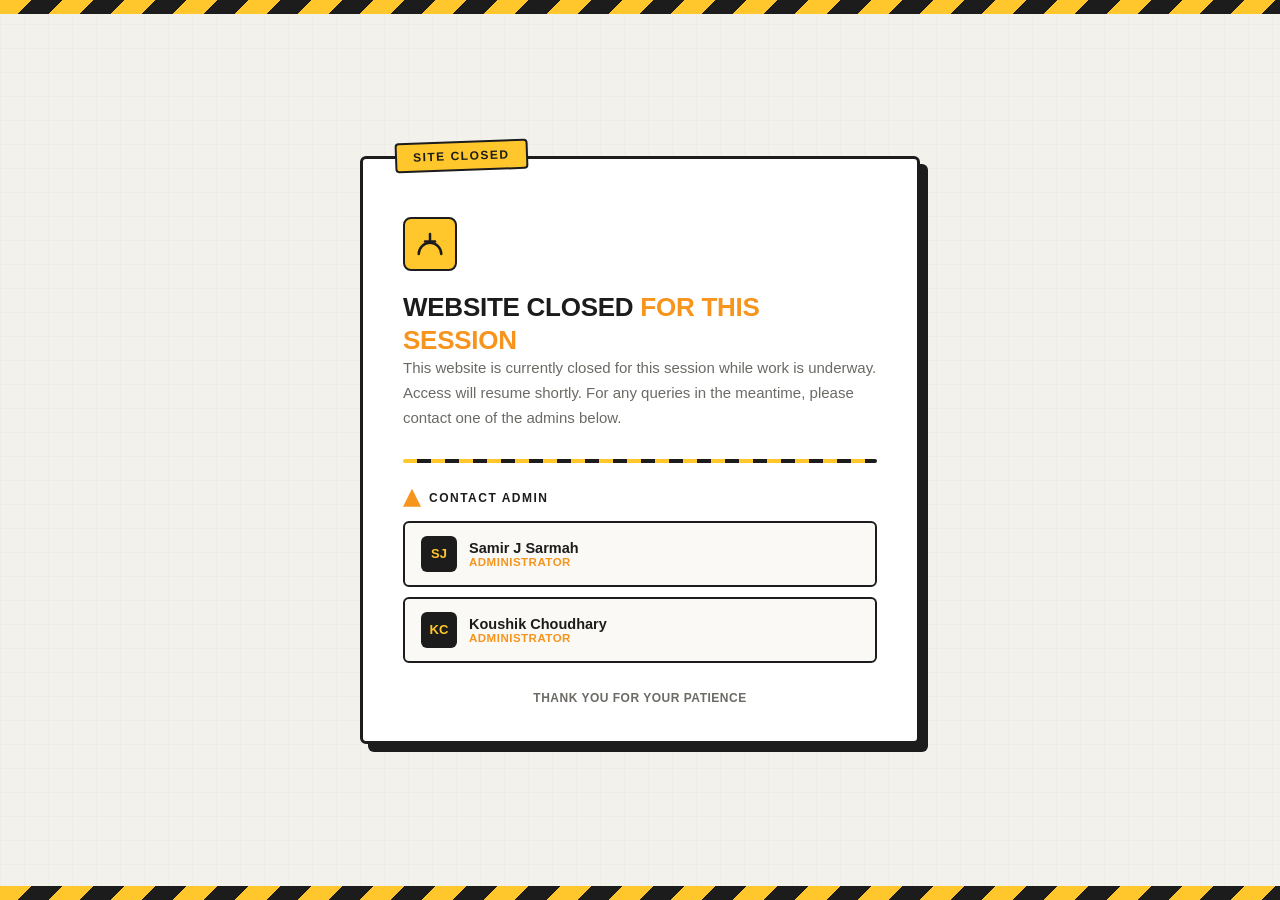
==== commit 82b5f0af: "Update index.html" ====
--- a/index.html
+++ b/index.html
@@ -1,116 +1,241 @@
 <!DOCTYPE html>
 <html lang="en">
 <head>
-    <meta charset="UTF-8">
-    <meta name="viewport" content="width=device-width, initial-scale=1.0">
-    <title>Website Closed</title>
-
-    <style>
-        *{
-            margin:0;
-            padding:0;
-            box-sizing:border-box;
-            font-family:Arial, Helvetica, sans-serif;
-        }
-
-        body{
-            height:100vh;
-            display:flex;
-            justify-content:center;
-            align-items:center;
-            background:linear-gradient(135deg,#0f172a,#1e293b);
-            color:#fff;
-        }
-
-        .container{
-            max-width:650px;
-            width:90%;
-            text-align:center;
-            background:rgba(255,255,255,0.08);
-            backdrop-filter:blur(10px);
-            padding:50px 40px;
-            border-radius:20px;
-            border:1px solid rgba(255,255,255,0.15);
-            box-shadow:0 15px 40px rgba(0,0,0,.3);
-        }
-
-        h1{
-            font-size:42px;
-            color:#ff4d4d;
-            margin-bottom:20px;
-        }
-
-        p{
-            font-size:18px;
-            line-height:1.7;
-            color:#ddd;
-        }
-
-        .admins{
-            margin-top:30px;
-            background:rgba(255,255,255,0.08);
-            padding:20px;
-            border-radius:12px;
-        }
-
-        .admins h2{
-            color:#4fc3f7;
-            margin-bottom:15px;
-            font-size:24px;
-        }
-
-        .admins p{
-            font-size:20px;
-            color:#fff;
-            margin:8px 0;
-            font-weight:600;
-        }
-
-        footer{
-            margin-top:35px;
-            font-size:14px;
-            color:#aaa;
-        }
-
-        @media(max-width:600px){
-            h1{
-                font-size:32px;
-            }
-
-            p{
-                font-size:16px;
-            }
-
-            .admins p{
-                font-size:18px;
-            }
-        }
-    </style>
+<meta charset="UTF-8">
+<meta name="viewport" content="width=device-width, initial-scale=1.0">
+<title>Site Closed</title>
+<style>
+  :root{
+    --yellow:#ffc72c;
+    --black:#1c1c1c;
+    --dark:#2b2b2b;
+    --orange:#f7941d;
+    --bg:#f2f1ec;
+    --panel:#ffffff;
+    --text:#1c1c1c;
+    --muted:#6b6a65;
+    --border:#e3e1d8;
+  }
+  *{box-sizing:border-box;}
+  html,body{height:100%;margin:0;}
+  body{
+    background:var(--bg);
+    background-image:
+      linear-gradient(rgba(0,0,0,0.02) 1px, transparent 1px),
+      linear-gradient(90deg, rgba(0,0,0,0.02) 1px, transparent 1px);
+    background-size:24px 24px;
+    color:var(--text);
+    font-family:-apple-system, BlinkMacSystemFont, "Segoe UI", Roboto, Helvetica, Arial, sans-serif;
+    display:flex;
+    align-items:center;
+    justify-content:center;
+    padding:24px;
+    min-height:100vh;
+  }
+  .hazard-top, .hazard-bottom{
+    position:fixed;
+    left:0; right:0;
+    height:14px;
+    background:repeating-linear-gradient(
+      135deg,
+      var(--yellow),
+      var(--yellow) 22px,
+      var(--black) 22px,
+      var(--black) 44px
+    );
+    z-index:2;
+  }
+  .hazard-top{top:0;}
+  .hazard-bottom{bottom:0;}
+
+  .card{
+    max-width:560px;
+    width:100%;
+    background:var(--panel);
+    border:3px solid var(--black);
+    border-radius:6px;
+    padding:44px 40px 36px;
+    box-shadow:8px 8px 0 var(--black);
+    position:relative;
+  }
+
+  .tag{
+    position:absolute;
+    top:-18px;
+    left:32px;
+    background:var(--yellow);
+    color:var(--black);
+    font-weight:800;
+    font-size:12px;
+    letter-spacing:1.5px;
+    text-transform:uppercase;
+    padding:6px 16px;
+    border:2px solid var(--black);
+    border-radius:4px;
+    transform:rotate(-2deg);
+  }
+
+  .icon-row{
+    display:flex;
+    align-items:center;
+    gap:14px;
+    margin:14px 0 20px;
+  }
+  .icon-box{
+    width:54px;
+    height:54px;
+    background:var(--yellow);
+    border:2px solid var(--black);
+    border-radius:8px;
+    display:flex;
+    align-items:center;
+    justify-content:center;
+    flex-shrink:0;
+  }
+  .icon-box svg{width:30px;height:30px;stroke:var(--black);}
+
+  h1{
+    font-size:26px;
+    font-weight:800;
+    letter-spacing:-0.01em;
+    margin:0;
+    text-transform:uppercase;
+    line-height:1.25;
+  }
+  h1 span{color:var(--orange);}
+
+  p.lead{
+    color:var(--muted);
+    line-height:1.65;
+    margin:0 0 28px;
+    font-size:15px;
+  }
+
+  .divider{
+    height:4px;
+    background:repeating-linear-gradient(
+      90deg,
+      var(--yellow),
+      var(--yellow) 14px,
+      var(--black) 14px,
+      var(--black) 28px
+    );
+    margin:0 0 26px;
+    border-radius:2px;
+  }
+
+  .contact-label{
+    font-size:12px;
+    font-weight:800;
+    letter-spacing:1.5px;
+    text-transform:uppercase;
+    color:var(--black);
+    margin-bottom:14px;
+    display:flex;
+    align-items:center;
+    gap:8px;
+  }
+  .contact-label::before{
+    content:"";
+    width:18px;
+    height:18px;
+    background:var(--orange);
+    clip-path:polygon(50% 0%, 0% 100%, 100% 100%);
+  }
+
+  .admins{
+    display:flex;
+    flex-direction:column;
+    gap:10px;
+  }
+  .admin{
+    display:flex;
+    align-items:center;
+    gap:12px;
+    background:#faf9f5;
+    border:2px solid var(--black);
+    padding:13px 16px;
+    border-radius:6px;
+    transition:transform 0.12s ease, box-shadow 0.12s ease;
+  }
+  .admin:hover{
+    transform:translate(-2px,-2px);
+    box-shadow:4px 4px 0 var(--black);
+  }
+  .avatar{
+    width:36px;
+    height:36px;
+    border-radius:6px;
+    background:var(--black);
+    color:var(--yellow);
+    font-size:13px;
+    font-weight:800;
+    display:flex;
+    align-items:center;
+    justify-content:center;
+    flex-shrink:0;
+  }
+  .admin-info{display:flex;flex-direction:column;}
+  .admin-info span.name{
+    font-size:14.5px;
+    font-weight:800;
+    color:var(--text);
+  }
+  .admin-info span.role{
+    font-size:11.5px;
+    font-weight:700;
+    letter-spacing:0.5px;
+    text-transform:uppercase;
+    color:var(--orange);
+  }
+
+  .foot{
+    margin-top:28px;
+    font-size:12px;
+    font-weight:700;
+    letter-spacing:0.5px;
+    text-transform:uppercase;
+    color:var(--muted);
+    text-align:center;
+  }
+</style>
 </head>
 <body>
-
-<div class="container">
-
-    <h1>🚧 Website Closed</h1>
-
-    <p>
-        This website has been closed and is currently unavailable.
-        <br><br>
-        For any queries, support, or assistance, please contact one of the administrators listed below.
-    </p>
-
+  <div class="hazard-top"></div>
+  <div class="hazard-bottom"></div>
+
+  <div class="card">
+    <div class="tag">Site Closed</div>
+    <div class="icon-row">
+      <div class="icon-box">
+        <svg viewBox="0 0 24 24" fill="none" stroke-width="2" stroke-linecap="round" stroke-linejoin="round">
+          <path d="M3 20a9 9 0 0 1 18 0"></path>
+          <path d="M12 4v6"></path>
+          <path d="M8 10h8"></path>
+        </svg>
+      </div>
+    </div>
+    <h1>Website Closed <span>for This Session</span></h1>
+    <p class="lead">This website is currently closed for this session while work is underway. Access will resume shortly. For any queries in the meantime, please contact one of the admins below.</p>
+    <div class="divider"></div>
+    <div class="contact-label">Contact Admin</div>
     <div class="admins">
-        <h2>Administrators</h2>
-
-        <p>👤 Samir J. Sarmah</p>
-        <p>👤 Koushik Choudhury</p>
+      <div class="admin">
+        <div class="avatar">SJ</div>
+        <div class="admin-info">
+          <span class="name">Samir J Sarmah</span>
+          <span class="role">Administrator</span>
+        </div>
+      </div>
+      <div class="admin">
+        <div class="avatar">KC</div>
+        <div class="admin-info">
+          <span class="name">Koushik Choudhary</span>
+          <span class="role">Administrator</span>
+        </div>
+      </div>
     </div>
-
-    <footer>
-        Thank you for your understanding.
-    </footer>
-
-</div>
-
+    <div class="foot">Thank you for your patience</div>
+  </div>
 </body>
 </html>
